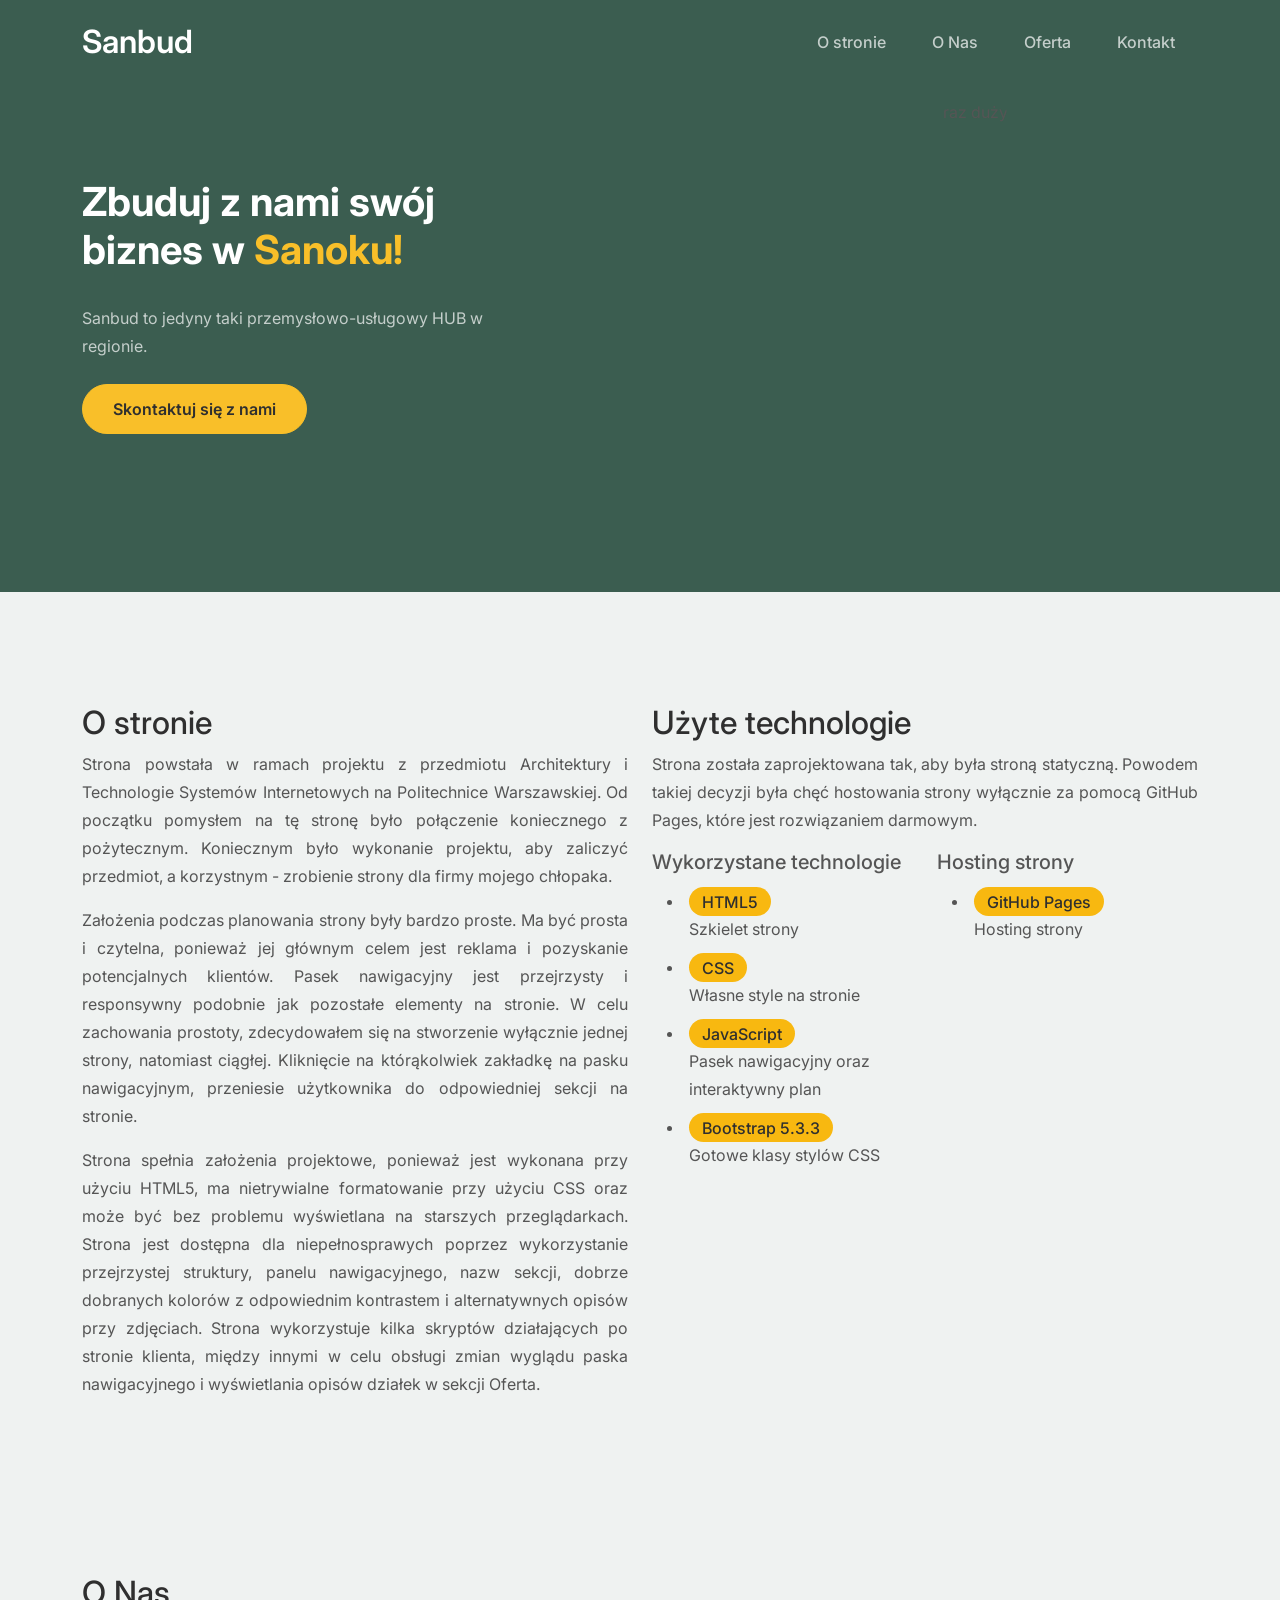
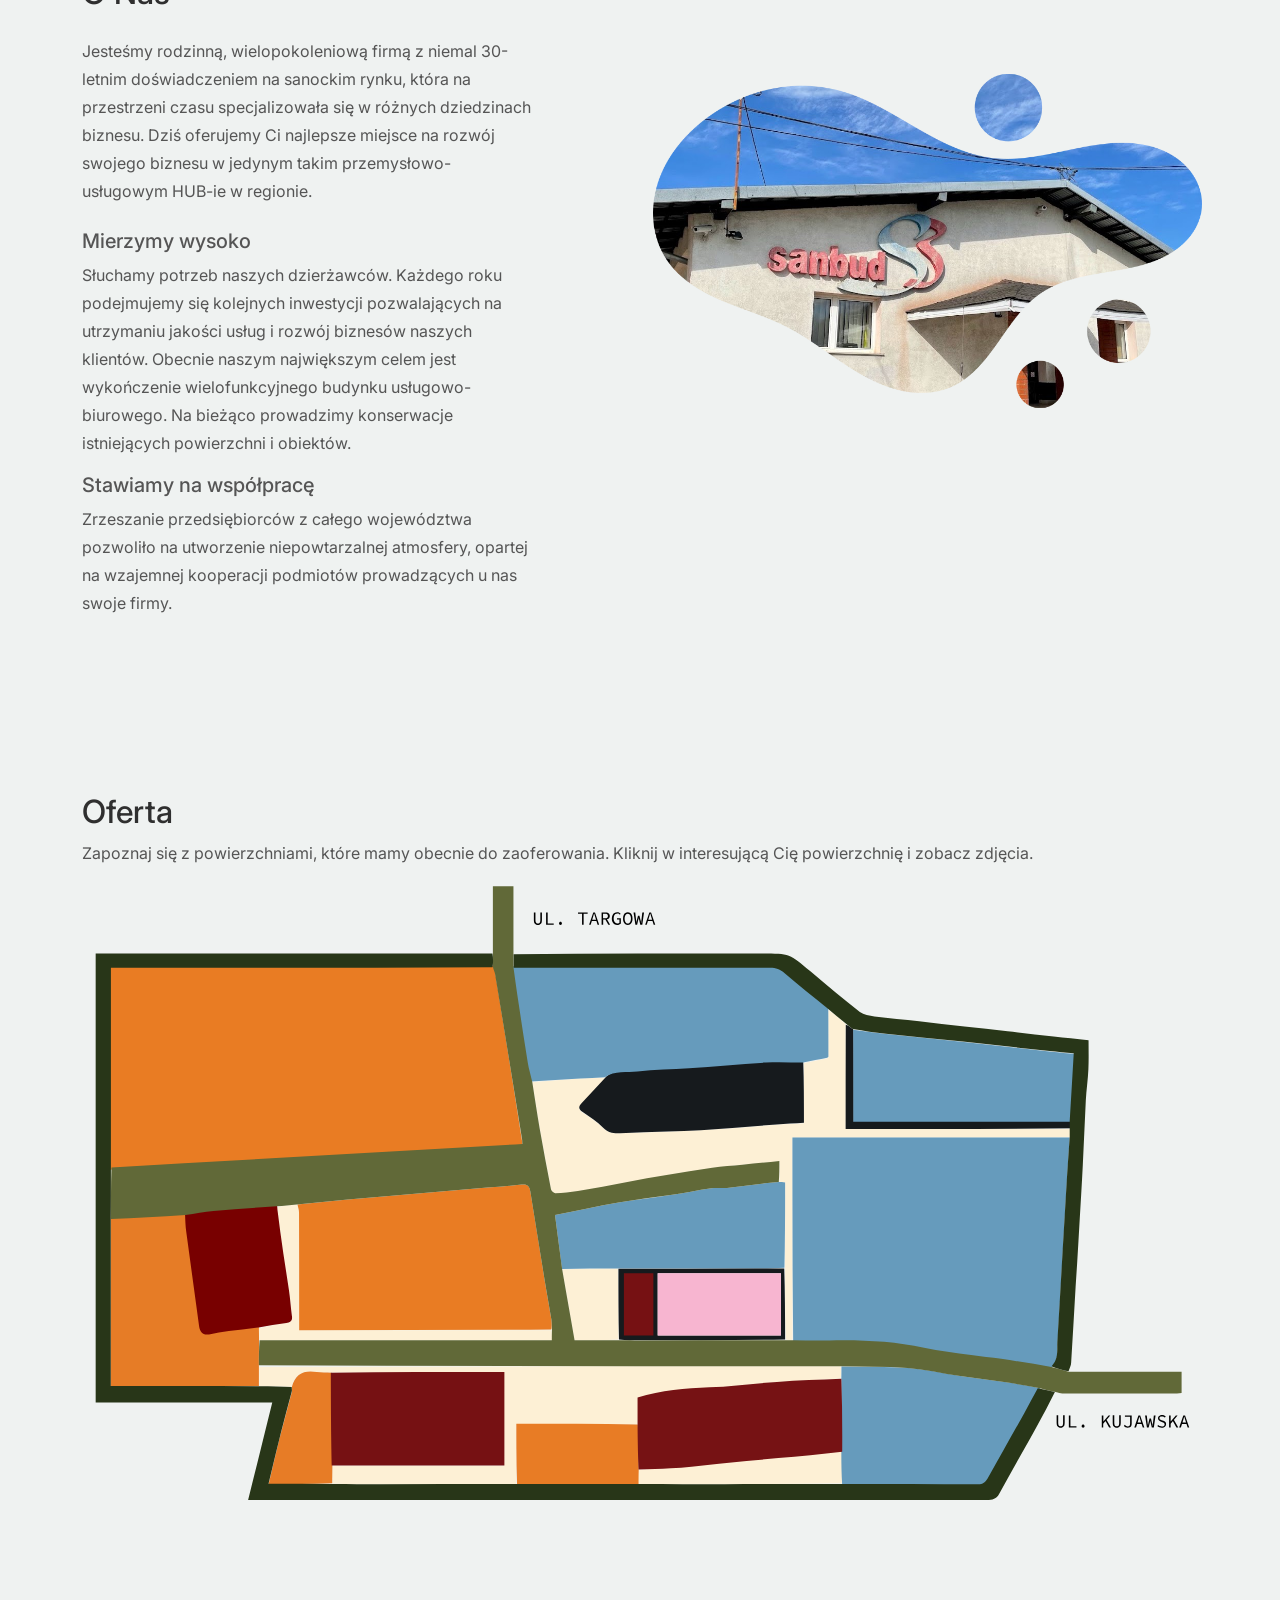
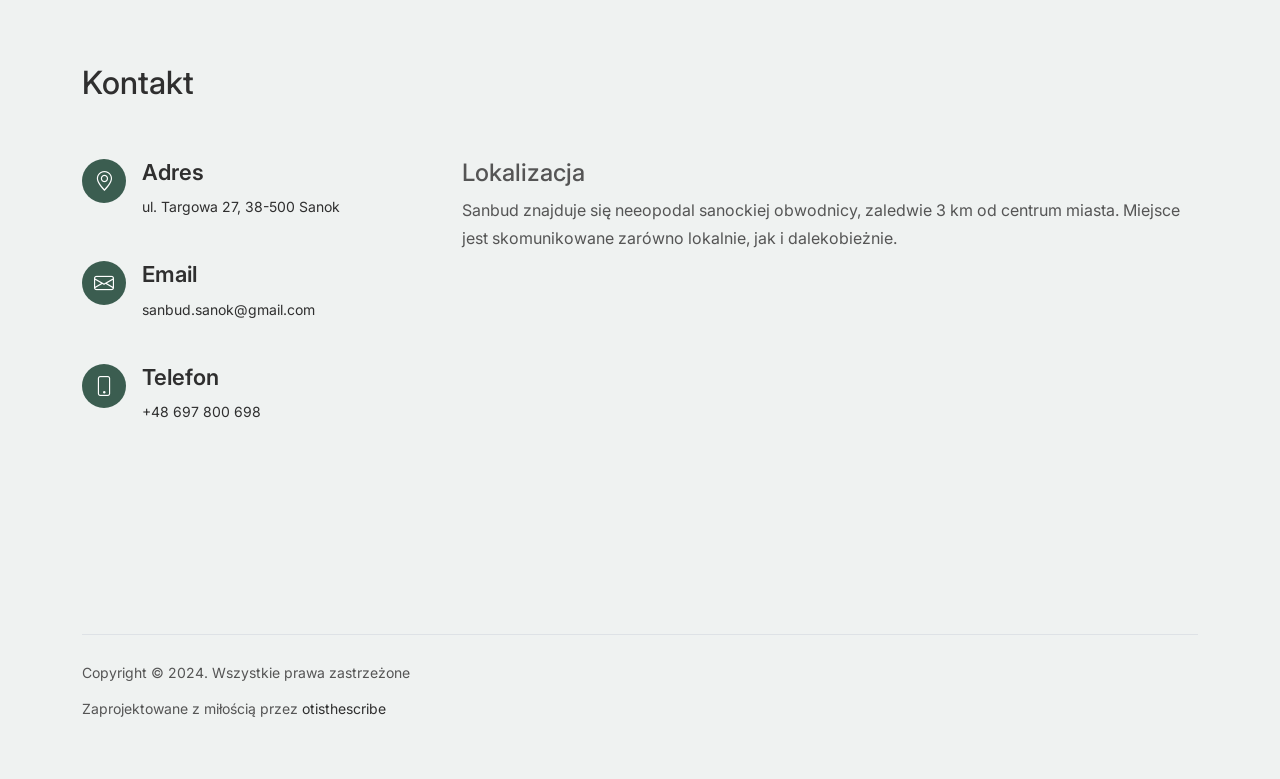
==== index.html @ 5121b926 "Fix minor bugs" ====
<!DOCTYPE html>
<html lang="pl">
<head>
    <meta charset="utf-8"/>
    <meta name="viewport" content="width=device-width, initial-scale=1, shrink-to-fit=no"/>
    <meta name="description" content="Strona firmy PHU Sanbud SP. J. z siedzibą w Sanoku"/>
    <meta name="author" content="Grzegorz Kmita"/>
    <title>Sanbud</title>
    <link rel="icon" href="icons/sanbud-logo.svg">
    <!-- Bootstrap CSS -->
    <link href="https://cdn.jsdelivr.net/npm/bootstrap@5.3.3/dist/css/bootstrap.min.css" rel="stylesheet" integrity="sha384-QWTKZyjpPEjISv5WaRU9OFeRpok6YctnYmDr5pNlyT2bRjXh0JMhjY6hW+ALEwIH" crossorigin="anonymous">
    <!-- Bootstrap ICONS-->
    <link rel="stylesheet" href="https://cdn.jsdelivr.net/npm/bootstrap-icons@1.11.0/font/bootstrap-icons.css">
    <!-- Custom CSS -->
    <link rel="stylesheet" href="css/styles.css">
</head>
<body id="page-top">
	<!-- NAVIGATION BAR -->
	<nav class="custom-navbar navbar navbar-expand-md navbar-dark bg-dark fixed-top" id="SanbudNav"> <!--add fixed-top class if you want it to stick-->
        <div class="container" id="SanbudNavBrand">
            <a class="navbar-brand" href="#">Sanbud</a>
            <button class="navbar-toggler collapsed" type="button" data-bs-toggle="collapse" data-bs-target="#sanbudNav" aria-controls="sanbudNav" aria-expanded="false" aria-label="Toggle navigation"><span class="navbar-toggler-icon"></span></button>
            <div class="collapse navbar-collapse" id="sanbudNav">
                <ul class="custom-navbar-nav navbar-nav ms-auto mb-2 mb-md-0"> 
                    <li class="nav-item">
                        <a class="nav-link" href="#okno">O stronie</a>
                    </li>
                    <li class="nav-item">
                        <a class="nav-link" href="#onas">O Nas</a>
                    </li>
                    <li class="nav-item">
                        <a class="nav-link" href="#oferta">Oferta</a>
                    </li>
                    <li class="nav-item">
                        <a class="nav-link" href="#kontakt">Kontakt</a>
                    </li>
                </ul>
            </div>
        </div>
    </nav>

    <!-- INTRO -->
    <div class="intro ">
        <div class="container">
            <div class="justify-content-between row">
                <div class="col-lg-6">
                    <div class="intro-excerpt">
                        <h1>
                            Zbuduj z nami swój biznes w <span class="yellow-highlight">Sanoku!</span>
                        </h1>
                        <p class="mb-4">Sanbud to jedyny taki przemysłowo-usługowy HUB w regionie.</p>
                        <p><a href="#kontakt" class="btn btn-secondary me-2">Skontaktuj się z nami</a></p>
                    </div>
                </div>
                <div class="col-lg-6">
                    <div class="intro-img-wrap">
                        <img alt="Zdjęcie przedstawiające stary dom oraz duży wiatrak na tle lasu. Zdjęcie zrobione na terenie skansenu w Sanoku." src="img/sanok_skansen.jpg" class="img-fluid"/>
                    </div>
                </div>
            </div>
        </div>
    </div>

    <section class="sanbud-section" id="okno">
        <div class="mx-2 mx-md-0">
            <div class="container">
                <div class="row mb-5">
                    <div class="col-md-6 pr-md-4" style="text-align: justify">
                        <h2 class="section-title">O stronie</h2>
                        <p >
                            Strona powstała w ramach projektu z przedmiotu Architektury i Technologie Systemów Internetowych na Politechnice Warszawskiej. Od początku pomysłem na tę stronę było połączenie koniecznego z pożytecznym. Koniecznym było wykonanie projektu, aby zaliczyć przedmiot, a korzystnym - zrobienie strony dla firmy mojego chłopaka.
                        </p>
                        <p class="text-justify">
                            Założenia podczas planowania strony były bardzo proste. Ma być prosta i czytelna, ponieważ jej głównym celem jest reklama i pozyskanie potencjalnych klientów. Pasek nawigacyjny jest przejrzysty i responsywny podobnie jak pozostałe elementy na stronie. W celu zachowania prostoty, zdecydowałem się na stworzenie wyłącznie jednej strony, natomiast ciągłej. Kliknięcie na którąkolwiek zakładkę na pasku nawigacyjnym, przeniesie użytkownika do odpowiedniej sekcji na stronie.
                        </p>
                        <p class="text-justify">
                            Strona spełnia założenia projektowe, ponieważ jest wykonana przy użyciu HTML5, ma nietrywialne formatowanie przy użyciu CSS oraz może być bez problemu wyświetlana na starszych przeglądarkach. Strona jest dostępna dla niepełnosprawych poprzez wykorzystanie przejrzystej struktury, panelu nawigacyjnego, nazw sekcji, dobrze dobranych kolorów z odpowiednim kontrastem i alternatywnych opisów przy zdjęciach. Strona wykorzystuje kilka skryptów działających po stronie klienta, między innymi w celu obsługi zmian wyglądu paska nawigacyjnego i wyświetlania opisów działek w sekcji Oferta.
                        </p>
                    </div>
                    <div class="col-md-6 pl-md-4">
                        <h2 class="section-title">Użyte technologie</h2>
                        <p style="text-align: justify">Strona została zaprojektowana tak, aby była stroną statyczną. Powodem takiej decyzji była chęć hostowania strony wyłącznie za pomocą GitHub Pages, które jest rozwiązaniem darmowym.</p>
                        <div class="row">
                            <div class="col-lg">
                                <h5>Wykorzystane technologie</h5>
                                <ul>
                                    <li class="stack"><span class="tech-stack">HTML5</span><br><span class="tech-stack-description">Szkielet strony</span></li>
                                    <li class="stack"><span class="tech-stack">CSS</span><br><span class="tech-stack-description">Własne style na stronie</span></li>
                                    <li class="stack"><span class="tech-stack">JavaScript</span><br><span class="tech-stack-description">Pasek nawigacyjny oraz interaktywny plan</span></li>
                                    <li class="stack"><span class="tech-stack">Bootstrap 5.3.3</span><br><span class="tech-stack-description">Gotowe klasy stylów CSS</span></li>
                                </ul>
                            </div>
                            <div class="col-lg">
                                <h5>Hosting strony</h5>
                                <ul>
                                    <li class="stack"><span class="tech-stack">GitHub Pages</span><br><span class="tech-stack-description">Hosting strony</span></li>
                                </ul>
                            </div>
                        </div>
                    </div>
                </div>
            </div>
        </div>
    </section>

    <!-- ABOUT SECTION -->
    <section class="sanbud-section mx-2 mx-md-0" id="onas">
        <div class="container">
            <div class="row mb-5">
                <div class="col-md-12 col-lg-5 mb-5 mb-lg-0">
                    <h2 class="mb-4 section-title">O Nas</h2>
                    <p class="mb-4">Jesteśmy rodzinną, wielopokoleniową firmą z niemal 30-letnim doświadczeniem na sanockim rynku, która na przestrzeni czasu specjalizowała się w różnych dziedzinach biznesu. Dziś oferujemy Ci najlepsze miejsce na rozwój swojego biznesu w jedynym takim przemysłowo-usługowym HUB-ie w regionie.</p>
                    <h5>Mierzymy wysoko</h5>
                    <p>
                        Słuchamy potrzeb naszych dzierżawców. Każdego roku podejmujemy się kolejnych inwestycji pozwalających na utrzymaniu jakości usług i rozwój biznesów naszych klientów. Obecnie naszym największym celem jest wykończenie wielofunkcyjnego budynku usługowo-biurowego. Na bieżąco prowadzimy konserwacje istniejących powierzchni i obiektów.
                    </p>
                    <h5>Stawiamy na współpracę</h5>
                    <p>
                        Zrzeszanie przedsiębiorców z całego województwa pozwoliło na utworzenie niepowtarzalnej atmosfery, opartej na wzajemnej kooperacji podmiotów prowadzących u nas swoje firmy.
                    </p>
                </div>
                <div class="col-md-12 col-lg-7">
                    <img alt="Zdjęcie przedstawiające wejście do głównego budynku na terenie Sanbudu, z dużym logiem firmy na elewacji." src="img/sanbud-entrance.jpeg" class="about-img-fluid" />
                </div>
            </div>
        </div>
    </section>

     <!-- LANDS SECTION -->
     <section class="sanbud-section mx-2 mx-md-0" id="oferta">
        <div class="container ">
            <div class="row mb-5">
                <h2 class="section-title">Oferta</h2>
                <p>Zapoznaj się z powierzchniami, które mamy obecnie do zaoferowania. Kliknij w interesującą Cię powierzchnię i zobacz zdjęcia.</p>
                <div>
                    <div id="tooltip">
                        <h5 id="tooltip-title"></h5>
                        <p id="tooltip-description"></p>
                        <p id="tooltip-availability">
                            <span class="tooltip-cherry">Dostępność: </span>
                            <span id="tooltip-availability-span"></span>
                        </p>
                        <p id="tooltip-area">
                            <span class="tooltip-cherry">Powierzchnia: </span>
                            <span id="tooltip-area-span"></span>
                            <span>m<sup>2</sup></span>
                        </p>
                    </div>
                        <svg version="1.1" id="Sanbud" xmlns="http://www.w3.org/2000/svg" xmlns:xlink="http://www.w3.org/1999/xlink" x="0px" y="0px"
                            viewBox="0 0 776 432" style="enable-background:new 0 0 776 432;" xml:space="preserve" width="100%">
                            <style type="text/css">
                                .st0{fill:none;}
                                .st1{fill:#EFF2F1;}
                                .st2{fill:#FDF0D5;}
                                .st3{fill:#161A1D;}
                                .st4{fill:#669BBC;}
                                .st5{fill:#161A1C;}
                                .st6{fill:#E87C25;}
                                .st7{fill:#E77C26;}
                                .st8{fill:#E97C23;}
                                .st9{fill:#E67C26;}
                                .st10{fill:#761113;}
                                .st11{fill:#761214;}
                                .st12{fill:#780000;}
                                .st13{fill:#F7B5D0;}
                                .st14{fill:#616938;}
                                .st15{fill:#283618;}
                            </style>
                            <g id="Base">
                                <rect x="352" y="16" class="st0" width="48" height="13"/>
                            </g>
                            <g id="Backgrounds">
                                <g id="External_background">
                                    <path class="st1" d="M511,432H0V0h776v432H511 M284.9,49H9.5v312.2h122.9c-5.7,22.8-11.2,44.9-16.8,67.8h6.9c24.3,0,48.7,0,73,0
                                        c144.6,0,289.3,0,433.9,0.1c4,0,6.7-0.7,8.7-4.5c8.4-15.6,17.2-31,25.9-46.5c4.4-7.9,8.7-15.9,13.9-23.7c1.3,0.2,2.5,0.6,3.8,0.6
                                        c26.6,0,53.2,0,79.8,0c1.1,0,2.2-0.2,3.2-0.3v-14.8c-26.5,0-52.5,0-78.5-0.8c0.6-1.9,1.7-3.7,1.8-5.6c1.1-17.5,2.1-35,3.1-52.6
                                        c0.6-10.7,1.3-21.5,2-32.2c1-17.5,2.1-35,3-52.6c0.8-15.1,1.3-30.1,2.1-45.2c0.4-7.3,1.5-14.5,1.8-21.7c0.3-6.6,0.1-13.2,0.1-20
                                        c-8.6-0.9-16.5-1.7-24.3-2.5c-10.7-1.2-21.3-2.5-32-3.7c-10-1.1-20-2.2-30-3.3c-10.5-1.2-21-2.5-31.5-3.7
                                        c-10.3-1.1-20.7-2-31.1-3.3c-3.5-0.4-7.5-1-10.1-3.1c-11.6-9.1-22.9-18.5-34.2-28.1C492,49.1,492.1,49,472.5,49
                                        C415,49,357.6,49,300,48.1V2.3h-14.2C285.8,18.1,285.8,33.6,284.9,49L284.9,49z"/>
                                </g>
                                <g id="Internal_backgroud">
                                    <path class="st2" d="M313.2,138.6c11.4-1.1,22.8-1.9,34.2-2.6c5.5-0.3,11.1-0.6,16.9-0.6c-5.4,6.3-11.1,12.3-16.8,18.2
                                        c-2.1,2.1-2.7,3.8,0.4,5.9c5,3.3,10.3,6.6,14.5,10.8c3.6,3.6,7.4,3.8,11.7,3.7c10.9-0.4,21.8-0.8,32.8-1.1
                                        c7.8-0.3,15.6-0.4,23.3-0.9c17.6-1.2,35.2-2.6,52.7-3.9c6.2-0.5,12.4-0.7,19.1-1.1v-41.7c5.4-1.1,10.8-2.2,16.1-3.3
                                        c0.3-0.1,0.5-0.4,0.9-0.8c0-10.6,0-21.4,0.1-32.7c4,2.7,7.9,5.8,11.9,9.7c0.1,24.7,0.1,48.6,0.1,72.8h155.8c0,1.7,0.1,3.4,0.1,5.6
                                        c-64.2,0.4-128.3,0.4-193,0.4c0,46.8,0,93.4,0,140.4c-1.4,0.5-2.8,0.6-4.6,0.1c-0.5-16.8-0.5-33.1-0.5-49.9
                                        c0.1-20.1,0.1-39.8,0.1-59.3c-1.7-0.2-2.8-0.3-4-0.4v-14.5c-8.9,0.9-17.3,1.7-25.7,2.6c-7,0.7-14,1.2-21,2.1
                                        c-10.6,1.5-21.2,3.4-31.7,5.1c-9.1,1.5-18.2,3.2-27.3,4.8c-11.5,2.1-22.9,4.4-34.4,6.3c-5.2,0.9-10.4,1.3-15.7,1.5
                                        c-1,0-2.8-1.6-3-2.7c-2.8-14.1-5.4-28.3-7.9-42.5C316.4,160.2,314.9,149.6,313.2,138.6L313.2,138.6z"/>
                                    <path class="st2" d="M123.5,349.9c-0.5-4.4-0.4-8.7-0.4-13.4c134.7-0.5,269.3-0.4,404.4-0.4c0.5,2.7,0.5,5.4-0.1,8.5
                                        c-15.2,1.1-29.9,1.5-44.5,2.5c-15.5,1-31,3.2-46.5,3.8c-16.7,0.6-33.1,1.9-49.6,7.1c0,5.8,0,11.9-0.5,18.1c-28.3,0-56.2,0-84.4,0
                                        v41.8c-31.4,0.1-62.8,0.1-94.2,0.2c-11,0-21.9,0-33.4-0.5c-0.4-4.5-0.4-8.5,0.1-12.4c40,0,79.6,0,119.1,0v-64.8
                                        c-40.1,0-79.9,0-120.1-0.1c-3.8-0.1-7.2,0.3-10.4-0.2c-8.7-1.4-14.9,1-17.3,10.1C138.5,350,131.2,350,123.5,349.9L123.5,349.9z"/>
                                    <path class="st2" d="M123,309.6c6.4-1.5,12.8-2.6,19.1-3.6c2.6-0.4,4.2-1.3,3.9-4.4c-0.8-6-1.2-12-2.1-17.9
                                        c-1.2-8.3-2.7-16.6-3.9-25c-1.4-10-2.7-19.9-4-29.9c-0.1-1,0-2-0.1-3.4c4.3-0.9,8.6-1.3,13.4-1.8c0.8,1.8,1.5,3.7,1.6,5.5
                                        c0.1,25.3,0.1,50.6,0.1,75.9v6c58.5,0,116.7,0,175.4,0c0.5,2.1,0.5,4.3,0.5,7H123.6C123.1,315.3,123.1,312.7,123,309.6L123,309.6z
                                        "/>
                                    <path class="st2" d="M372.5,268.1c0.5,16.3,0.5,32.6,0.5,49.3c-9.8,0.5-19.5,0.5-30.5,0.5c-2.8-16.1-5.7-32.4-8.6-49.1
                                        C346.6,268.2,359.3,268.1,372.5,268.1L372.5,268.1z"/>
                                    <path class="st2" d="M386.7,417.9c-0.5-3.2-0.5-6.2,0.1-9.8c7.8-0.8,15.1-1.1,22.4-1.5c4.8-0.3,9.6-0.6,14.4-1.1
                                        c12.8-1.3,25.6-2.7,38.3-4.1c7.4-0.8,14.8-1.4,22.2-2.1c14.8-1.4,29.6-2.7,44.4-4.1c0.1,7.2,0.1,14.5,0.2,22.2
                                        c-27.2,0.5-54.4,0.6-81.5,0.6C427.1,418,407.2,418,386.7,417.9L386.7,417.9z"/>
                                </g>
                            </g>
                            <g id="Hoverable">
                                <g id="Unfinished">
                                    <path id="LOT-3" class="st3" d="M501.5,123.9c0.5,14.2,0.5,28.3,0.5,42.8
                                        c-6.6,0.4-12.8,0.7-19.1,1.2c-17.6,1.3-35.1,2.8-52.7,4c-7.8,0.5-15.6,0.7-23.3,0.9c-10.9,0.4-21.9,0.8-32.8,1.2
                                        c-4.3,0.2-8.1-0.1-11.7-3.8c-4.2-4.3-9.5-7.7-14.5-11.1c-3.1-2.1-2.5-3.9-0.4-6.1c5.7-6.1,11.4-12.2,17.3-18.6
                                        c6.9-5.2,14.9-3.4,22.2-4.3c11.8-1.5,23.8-1.5,35.7-2.3c17.6-1.2,35.2-2.9,52.9-3.9C484.1,123.5,492.6,123.9,501.5,123.9
                                        L501.5,123.9z"/>
                                </g>
                                <g id="Available_lots">
                                    <path id="LOT-16" class="st4" d="M666.3,351.3c-2.9,6.2-6,12.1-9.3,18c-8.6,15.3-17.2,30.6-25.7,46c-1.5,2.8-3.2,4.1-6.6,4.1
                                        c-31.9-0.2-63.7-0.1-96.1-0.7c-0.5-7.6-0.6-14.7-0.6-22.2c0-17.4,0-34.4,0-51.8c0.1-3.1,0.1-5.8,0.1-8.5
                                        c15.6,0.3,31.2-0.1,46.8,1.1c12.4,0.9,24.7,3.8,37.1,5.7c10.3,1.5,20.6,2.7,30.9,4.2C650.5,348.3,658.2,349.7,666.3,351.3
                                        L666.3,351.3z"/>
                                    <path id="LOT-11" class="st4" d="M686.8,177c-0.7,11-1.5,22-2.1,33c-0.9,15.4-1.8,30.8-2.7,46.2c-1.2,21.4-2.4,42.8-3.7,64.2
                                        c-0.4,5.7,1,11.8-4.2,16.7c-11.7-1.5-23.2-3.4-34.8-5.1c-6.9-1-13.9-1.7-20.9-2.7c-10.9-1.6-21.9-2.9-32.8-5.1
                                        c-21.7-4.5-43.6-5.5-65.7-5c-8.3,0.2-16.6,0-25.4-0.5C494,271.2,494,224.2,494,177H686.8L686.8,177z"/>
                                    <path id="LOT-8" class="st4" d="M484.5,207.9c1.6,0,2.7,0.1,4.4,0.3c0,19.6,0,39.2-0.5,59.3c-7.2,0.5-13.9,0.5-20.5,0.5
                                        c-31.6,0-63.3,0.1-95.4,0.1c-13.2,0-26,0.1-38.7,0.3c-1.6-12.5-3.3-25.1-4.9-37.5c15.7-3.1,29.9-6.2,44.2-8.7
                                        c12-2.1,24.1-3.3,36.1-5.2c9.5-1.4,18.9-3.3,28.4-4.7c3.6-0.5,7.3,0.1,10.9-0.3c9.4-1,18.8-2.3,28.2-3.4
                                        C479.2,208.3,481.6,208.2,484.5,207.9L484.5,207.9z"/>
                                    <g id="LOT-4-GROUP">
                                        <path id="LOT-4" class="st4" d="M536.2,102c7.7,1,15.4,2.2,23.1,3
                                            c18,1.9,36,3.6,54,5.5c20.3,2.2,40.6,4.5,60.9,6.8c5.5,0.6,10.9,1,16.9,1.5c-0.9,15.9-1.9,31.8-3.3,48.2
                                            c-50.8,0.5-101.1,0.5-151.6,0.5L536.2,102L536.2,102z"/>
                                        <path id="LOT-4-FENCE" class="st5" d="M536.2,101.7c0.1,21.4,0.1,42.5,0.1,64.3c51.4,0,102.6,0,154.2,0c0.5,1.4,0.6,2.8,0.5,4.6
                                            c-53.2,0.4-106.2,0.4-160,0.4c0-24.3,0-48.2,0.1-72.5C532.8,99.1,534.4,100.3,536.2,101.7L536.2,101.7z"/>
                                    </g>
                                    <path id="LOT-2" class="st4" d="M298.8,57.9c59.7-0.4,119.4-0.4,179-0.5c4.2,0,7.4,1,10.7,3.9c9.8,8.7,20.2,16.8,30.4,25.9
                                        C519,99,519,110,519,120.8c-0.5,0.4-0.7,0.7-0.9,0.8c-5.4,1.1-10.8,2.2-16.7,3.3c-9-0.1-17.6-0.5-26.1,0
                                        c-17.7,1.1-35.4,2.7-53.2,3.9c-12,0.8-24,0.8-35.9,2.3c-7.4,0.9-15.5-0.8-22.7,3.9c-6,0.3-11.6,0.6-17.2,0.9
                                        c-11.5,0.7-22.9,1.5-34.4,2.2c-1.1-4.4-2.4-8.7-3.1-13.1c-2.3-14.3-4.4-28.6-6.6-42.9C301.1,74.2,299.9,66.3,298.8,57.9
                                        L298.8,57.9z"/>
                                </g>
                                <g id="Rented_lots">
                                    <path id="LOT-14" class="st6" d="M302.5,417.9c-0.5-13.8-0.5-27.6-0.5-41.9c28.2,0,56.1,0,84.5,0.5c0.6,10.8,0.6,21.2,0.6,32
                                        c-0.1,3.4-0.1,6.4-0.1,9.4C359,417.9,331,417.9,302.5,417.9L302.5,417.9z"/>
                                    <path id="LOT-12" class="st7" d="M174.1,405c0,4-0.1,7.9-0.1,12.4c-14.6,0.5-29.2,0.5-44.2,0.5c2.9-12.2,5.6-24,8.6-35.6
                                        c2.4-9.5,5-18.9,7.5-28.4c0.2-0.9,0-2,0-3.4c2.4-9.5,8.6-11.9,17.3-10.5c3.2,0.5,6.6,0.1,10.4,0.6
                                        C174,362.4,174.1,383.7,174.1,405L174.1,405z"/>
                                    <path id="LOT-7" class="st8" d="M149.8,223.5c11.7-1.1,23.4-2.4,35.1-3.4c32.3-2.8,64.7-5.5,97-8.3c7.9-0.7,15.9-1.1,23.8-2.1
                                        c4-0.5,5.5,1.1,6,4.6c3.4,20.9,6.7,41.7,10.1,62.6c1.5,8.9,3.1,17.9,4.6,26.8c0.3,2.1,0.3,4.3,0,6.8C267.7,311,209.5,311,151,311
                                        v-6c0-25.3,0-50.6-0.1-75.9C150.9,227.3,150.2,225.4,149.8,223.5L149.8,223.5z"/>
                                    <path id="LOT-5" class="st9" d="M123,349.8H20c0-39.2,0-78.2,0.1-117.6c17.2-1.6,34.3-2.7,51.7-3.3c0.7,4.6,0.9,8.9,1.4,13
                                        c2.9,21.8,5.9,43.6,8.8,65.4c0.6,4.2,2.5,6.6,6.8,5.9c4.6-0.7,9.1-1.6,13.7-2.3c6.8-1,13.7-1.8,20.5-2.2c0,3.2,0.1,5.9,0.1,8.6
                                        c0,5.8-0.1,11.6-0.1,18.4C123,341.1,123,345.4,123,349.8L123,349.8z"/>
                                    <path id="LOT-1" class="st8" d="M19.7,199.4c-0.4-47.1-0.4-94.1-0.4-142c88.6,0,177.1,0,266,0c1,1.4,1.7,2.8,1.9,4.3
                                        c6.3,39,12.5,78.1,18.7,117.1c0.2,1,0.2,2,0.3,3.9C210.7,188.2,115.4,193.8,19.7,199.4L19.7,199.4z"/>
                                </g>
                                <g id="Buildings">
                                    <path id="LOT-9" class="st3" d="M373,268.2c31.6-0.1,63.3-0.1,94.9-0.2c6.7,0,13.3,0,20.4,0c0.5,16.3,0.6,32.6,0.6,49.4
                                        c-33.7,0.5-67.4,0.6-101.1,0.6c-4.6,0-9.3,0-14.4-0.5C373,300.7,373,284.4,373,268.2 M486,294.5v-23.2h-85.7v43.4H486V294.5z"/>
                                    <g id="Rented_buildings">
                                        <path id="LOT-15" class="st10" d="M173.6,405c-0.5-21.3-0.5-42.6-0.6-64.4c40.1-0.5,80.2-0.5,120.7-0.5V405
                                            C253.9,405,214,405,173.6,405L173.6,405z"/>
                                        <path id="LOT-13" class="st11" d="M528.6,395.5c-14.8,1.8-29.6,3.1-44.4,4.4c-7.4,0.7-14.8,1.3-22.1,2.1
                                            c-12.8,1.3-25.5,2.7-38.3,3.9c-4.8,0.5-9.6,0.8-14.4,1c-7.3,0.4-14.6,0.7-22.4,1c-0.5-10.4-0.6-20.7-0.7-31.6
                                            c0-6.6,0-12.7,0-18.5c16.6-5.1,33.2-6.4,50-7.1c15.7-0.6,31.2-2.7,46.9-3.8c14.8-1,29.5-1.4,44.8-2.1
                                            C528.6,361.7,528.7,378.4,528.6,395.5L528.6,395.5z"/>
                                        <path id="LOT-6" class="st12" d="M122.8,309c-6.9,0.9-13.8,1.7-20.7,2.6c-4.6,0.6-9.2,1.6-13.8,2.3c-4.4,0.7-6.3-1.7-6.9-5.9
                                            c-2.9-21.8-6-43.6-8.9-65.4c-0.6-4.2-0.7-8.4-0.9-13c6.6-1.4,12.9-2.7,19.4-3.2c14.6-1.3,29.3-2.2,44.4-2.8
                                            c0.5,1.6,0.4,2.6,0.5,3.6c1.3,10.2,2.6,20.3,4.1,30.5c1.2,8.5,2.7,17,3.9,25.5c0.9,6.1,1.3,12.2,2.1,18.3
                                            c0.4,3.1-1.3,4.1-3.9,4.5C135.7,306.9,129.3,308,122.8,309L122.8,309z"/>
                                        <path id="LOT-10-A" class="st10" d="M397.3,295v19.7h-20.5v-43.4h20.5V295L397.3,295z"/>
                                    </g>
                                    <g id="Available_buildings">
                                        <path id="LOT-10-B" class="st13" d="M486,295v19.7h-85.7v-43.4H486V295L486,295z"/>
                                    </g>
                                </g>
                                <g id="Roads">
                                    <path id="ROAD" class="st14" d="M686,339.8h78.6v14.8c-1,0.1-2.1,0.3-3.2,0.3c-26.6,0-53.2,0-79.8,0c-1.3,0-2.5-0.4-4.6-0.9
                                        c-4.6-1.1-8.4-1.9-12.6-3c-8-1.5-15.6-2.9-23.3-4c-10.1-1.5-20.3-2.7-30.5-4.2c-12.2-1.8-24.3-4.7-36.6-5.6
                                        c-15.3-1.2-30.8-0.8-46.6-1.2c-135.1-0.1-269.7-0.1-404.4-0.6c0-6.2,0-11.8,0.5-17.5h203.2c0-2.7,0-4.9,0.1-7.4
                                        c-0.1-2.6-0.1-4.7-0.4-6.8c-1.5-8.9-3.1-17.9-4.6-26.8c-3.4-20.9-6.8-41.7-10.1-62.6c-0.6-3.5-2-5.1-6-4.6
                                        c-7.9,1-15.8,1.4-23.8,2.1c-32.3,2.8-64.7,5.5-97,8.3c-11.7,1-23.4,2.3-35.6,3.4c-4.8,0.5-9.1,0.9-13.9,1.3c-15,1-29.5,1.9-44,3.2
                                        c-6.4,0.6-12.7,1.8-19.5,2.8c-17.6,1.1-34.7,2.2-51.8,2.8c0-12.2,0-24,0.4-35.8c95.4-5.4,190.5-10.9,285.7-16.3
                                        c-0.1-1.8-0.1-2.8-0.3-3.8c-6.2-38.1-12.4-76.3-18.7-114.4c-0.2-1.4-1-2.8-1.4-4.6c0-3.5,0-6.5-0.1-9.5V2.3H300
                                        c0,15.3,0,30.5,0,46.6c0,3.9,0.1,7,0.1,10.4c1.1,8.2,2.2,16,3.4,23.8c2.1,14,4.2,28,6.5,42c0.7,4.3,2.1,8.6,3.1,13.3
                                        c1.7,11,3.3,21.6,5.1,32.1c2.5,14.2,5.1,28.3,7.9,42.5c0.2,1.1,2,2.7,3,2.7c5.2-0.2,10.5-0.6,15.7-1.5c11.5-1.9,22.9-4.2,34.4-6.3
                                        c9.1-1.7,18.2-3.3,27.3-4.8c10.6-1.8,21.1-3.6,31.7-5.1c7-1,14-1.4,21-2.1c8.4-0.8,16.9-1.7,25.7-2.6c0,5.6,0,10-0.4,14.6
                                        c-2.9,0.3-5.4,0.4-7.8,0.7c-9.4,1.1-18.8,2.4-28.2,3.4c-3.6,0.4-7.4-0.2-10.9,0.3c-9.5,1.4-18.9,3.3-28.4,4.7
                                        c-12,1.8-24.1,3.1-36.1,5.2c-14.3,2.5-28.6,5.6-44.2,8.7c1.6,12.4,3.3,25,5,37.9c2.9,16.7,5.8,33,8.6,49.1c11,0,20.7,0,31,0.1
                                        c5.1,0.1,9.8,0.1,14.4,0.1c33.7,0,67.4-0.1,101.5-0.1c1.8,0,3.2,0,5,0c8.8,0.1,17.1,0.3,25.4,0.1c22.1-0.5,44,0.5,65.7,5
                                        c10.8,2.2,21.8,3.5,32.8,5.1c6.9,1,13.9,1.6,20.9,2.7c11.6,1.7,23.1,3.6,34.9,5.7C678.2,337.7,682.1,338.8,686,339.8L686,339.8z"
                                        />
                                </g>
                            </g>
                            <g id="Street_names">
                                <g id="KUJAWSKA">
                                    <g>
                                        <path d="M680.6,378.8c-0.4,0-0.8-0.1-1.2-0.2s-0.7-0.3-0.9-0.6c-0.3-0.3-0.5-0.6-0.6-1s-0.2-1-0.2-1.6v-5.3h1.1v5.3
                                            c0,0.6,0.1,1.1,0.2,1.4c0.2,0.4,0.4,0.6,0.6,0.8c0.3,0.2,0.6,0.2,0.9,0.2c0.3,0,0.7-0.1,0.9-0.2c0.3-0.2,0.5-0.4,0.6-0.8
                                            c0.2-0.4,0.2-0.8,0.2-1.4v-5.3h1.1v5.3c0,0.6-0.1,1.1-0.2,1.6c-0.1,0.4-0.3,0.8-0.6,1c-0.3,0.3-0.6,0.5-0.9,0.6
                                            C681.4,378.8,681,378.8,680.6,378.8z"/>
                                        <path d="M686.2,378.7v-8.5h1.1v7.6h4.2v0.9H686.2z"/>
                                        <path d="M696.1,378.8c-0.3,0-0.5-0.1-0.7-0.3c-0.2-0.2-0.3-0.5-0.3-0.8s0.1-0.6,0.3-0.8c0.2-0.2,0.5-0.3,0.7-0.3
                                            c0.3,0,0.5,0.1,0.7,0.3c0.2,0.2,0.3,0.5,0.3,0.8s-0.1,0.6-0.3,0.8C696.7,378.7,696.4,378.8,696.1,378.8z"/>
                                        <path d="M709.1,378.7v-8.5h1.1v4.3l0,0l3.6-4.3h1.2l-4.9,5.8v2.7H709.1z M714.2,378.7l-2.6-4.8l0.7-0.9l3.2,5.6L714.2,378.7
                                            L714.2,378.7L714.2,378.7z"/>
                                        <path d="M719.6,378.8c-0.4,0-0.8-0.1-1.2-0.2s-0.7-0.3-0.9-0.6c-0.3-0.3-0.5-0.6-0.6-1s-0.2-1-0.2-1.6v-5.3h1.1v5.3
                                            c0,0.6,0.1,1.1,0.2,1.4c0.2,0.4,0.4,0.6,0.6,0.8c0.3,0.2,0.6,0.2,0.9,0.2c0.3,0,0.7-0.1,0.9-0.2c0.3-0.2,0.5-0.4,0.6-0.8
                                            c0.2-0.4,0.2-0.8,0.2-1.4v-5.3h1.1v5.3c0,0.6-0.1,1.1-0.2,1.6c-0.1,0.4-0.3,0.8-0.6,1c-0.3,0.3-0.6,0.5-0.9,0.6
                                            C720.4,378.8,720,378.8,719.6,378.8z"/>
                                        <path d="M727,378.8c-0.5,0-0.9-0.1-1.4-0.3c-0.5-0.2-0.8-0.6-1.1-1.1l0.7-0.7c0.2,0.4,0.5,0.7,0.9,0.9c0.3,0.2,0.7,0.3,1,0.3
                                            c0.6,0,1.1-0.2,1.3-0.5c0.3-0.3,0.4-0.8,0.4-1.5v-4.8h-3.6v-0.9h4.7v5.8c0,0.5-0.1,1-0.3,1.5c-0.2,0.4-0.5,0.8-0.9,1
                                            C728.3,378.7,727.7,378.8,727,378.8z"/>
                                        <path d="M731.7,378.7l2.9-8.5h1.2l2.9,8.5h-1.1l-1.5-4.8c-0.1-0.5-0.3-1-0.4-1.4c-0.1-0.5-0.3-1-0.4-1.4h-0.1
                                            c-0.1,0.5-0.3,1-0.4,1.4s-0.3,0.9-0.4,1.4l-1.5,4.8H731.7z M733.2,376.1v-0.9h3.9v0.9H733.2z"/>
                                        <path d="M740.5,378.7l-1.3-8.5h1.2l0.6,5.4c0,0.2,0,0.4,0.1,0.6c0,0.2,0,0.4,0.1,0.6c0,0.2,0,0.4,0,0.7l0,0
                                            c0.1-0.3,0.1-0.5,0.1-0.7s0.1-0.4,0.1-0.6s0.1-0.4,0.1-0.6l0.8-3.2h1l0.8,3.2c0.1,0.2,0.1,0.4,0.2,0.6c0,0.2,0.1,0.4,0.1,0.6
                                            s0.1,0.4,0.1,0.7h0.1c0-0.3,0-0.5,0-0.7s0-0.4,0-0.6s0-0.4,0.1-0.6l0.6-5.4h1.2l-1.2,8.5h-1.4l-0.8-3.4c-0.1-0.3-0.1-0.5-0.2-0.8
                                            c-0.1-0.3-0.1-0.5-0.1-0.8l0,0c0,0.3-0.1,0.5-0.1,0.8s-0.1,0.5-0.2,0.8l-0.8,3.4H740.5z"/>
                                        <path d="M750.8,378.8c-0.6,0-1.2-0.1-1.7-0.3s-1-0.5-1.4-0.9l0.7-0.8c0.3,0.3,0.7,0.6,1.1,0.8c0.4,0.2,0.9,0.3,1.4,0.3
                                            c0.6,0,1-0.1,1.4-0.4s0.5-0.6,0.5-1c0-0.3-0.1-0.5-0.2-0.7c-0.1-0.2-0.3-0.3-0.5-0.5c-0.2-0.1-0.5-0.2-0.8-0.4l-1.2-0.5
                                            c-0.3-0.1-0.6-0.3-0.9-0.5c-0.3-0.2-0.5-0.4-0.7-0.7c-0.2-0.3-0.3-0.6-0.3-1s0.1-0.8,0.4-1.2c0.2-0.3,0.6-0.6,1-0.8
                                            s0.9-0.3,1.4-0.3s1,0.1,1.5,0.3c0.5,0.2,0.8,0.4,1.1,0.8l-0.6,0.7c-0.3-0.3-0.6-0.4-0.9-0.6s-0.7-0.2-1.2-0.2s-0.9,0.1-1.2,0.3
                                            s-0.5,0.5-0.5,0.9c0,0.3,0.1,0.5,0.2,0.7c0.2,0.2,0.3,0.3,0.6,0.4c0.2,0.1,0.5,0.2,0.7,0.3l1.2,0.5c0.4,0.1,0.7,0.3,1,0.5
                                            s0.5,0.4,0.7,0.7c0.2,0.3,0.2,0.6,0.2,1.1s-0.1,0.9-0.4,1.2c-0.2,0.4-0.6,0.7-1,0.9C752,378.7,751.4,378.8,750.8,378.8z"/>
                                        <path d="M755.9,378.7v-8.5h1.1v4.3l0,0l3.6-4.3h1.2L757,376v2.7H755.9z M761,378.7l-2.6-4.8l0.7-0.9l3.2,5.6L761,378.7L761,378.7
                                            z"/>
                                        <path d="M762.9,378.7l2.9-8.5h1.2l2.9,8.5h-1.1l-1.5-4.8c-0.1-0.5-0.3-1-0.4-1.4c-0.1-0.5-0.3-1-0.4-1.4h-0.1
                                            c-0.1,0.5-0.3,1-0.4,1.4s-0.3,0.9-0.4,1.4l-1.5,4.8H762.9z M764.4,376.1v-0.9h3.9v0.9H764.4z"/>
                                    </g>
                                </g>
                                <g id="TARGOWA">
                                    <g>
                                        <path d="M317.1,29.2c-0.4,0-0.8-0.1-1.2-0.2c-0.4-0.1-0.7-0.3-0.9-0.6c-0.3-0.3-0.5-0.6-0.6-1s-0.2-1-0.2-1.6v-5.3h1.1v5.3
                                            c0,0.6,0.1,1.1,0.2,1.4c0.2,0.4,0.4,0.6,0.6,0.8c0.3,0.2,0.6,0.2,0.9,0.2s0.7-0.1,0.9-0.2c0.3-0.2,0.5-0.4,0.6-0.8
                                            c0.2-0.4,0.2-0.8,0.2-1.4v-5.3h1.1v5.3c0,0.6-0.1,1.1-0.2,1.6c-0.1,0.4-0.3,0.8-0.6,1c-0.3,0.3-0.6,0.5-0.9,0.6
                                            C317.9,29.1,317.5,29.2,317.1,29.2z"/>
                                        <path d="M322.7,29v-8.5h1.1v7.6h4.2V29H322.7z"/>
                                        <path d="M332.7,29.2c-0.3,0-0.5-0.1-0.7-0.3s-0.3-0.5-0.3-0.8s0.1-0.6,0.3-0.8s0.5-0.3,0.7-0.3c0.3,0,0.5,0.1,0.7,0.3
                                            s0.3,0.5,0.3,0.8s-0.1,0.6-0.3,0.8S333,29.2,332.7,29.2z"/>
                                        <path d="M347.7,29v-7.6h-2.8v-0.9h6.7v0.9h-2.8V29H347.7z"/>
                                        <path d="M352.6,29l2.9-8.5h1.2l2.9,8.5h-1.1l-1.5-4.8c-0.1-0.5-0.3-1-0.4-1.4c-0.1-0.5-0.3-1-0.4-1.4H356c-0.1,0.5-0.3,1-0.4,1.4
                                            c-0.1,0.5-0.3,0.9-0.4,1.4l-1.5,4.8H352.6z M354.1,26.4v-0.9h3.9v0.9H354.1z"/>
                                        <path d="M361.3,29v-8.5h2.7c0.6,0,1.1,0.1,1.5,0.2c0.4,0.2,0.8,0.4,1.1,0.8s0.4,0.8,0.4,1.4s-0.1,1-0.4,1.4s-0.6,0.7-1.1,0.8
                                            c-0.4,0.2-1,0.3-1.5,0.3h-1.6V29H361.3z M362.3,24.5h1.4c0.7,0,1.2-0.1,1.5-0.4c0.4-0.3,0.5-0.7,0.5-1.2c0-0.6-0.2-0.9-0.5-1.2
                                            c-0.4-0.2-0.9-0.3-1.5-0.3h-1.4V24.5z M363.7,25.1l0.9-0.6l2.6,4.5H366L363.7,25.1z"/>
                                        <path d="M372.1,29.2c-0.7,0-1.3-0.2-1.9-0.5s-1-0.9-1.3-1.5s-0.5-1.5-0.5-2.4s0.2-1.7,0.5-2.4c0.3-0.7,0.8-1.2,1.3-1.5
                                            c0.6-0.4,1.2-0.5,2-0.5c0.6,0,1,0.1,1.4,0.3c0.4,0.2,0.7,0.5,0.9,0.7L374,22c-0.2-0.2-0.4-0.4-0.7-0.6c-0.3-0.1-0.6-0.2-1-0.2
                                            c-0.5,0-1,0.1-1.4,0.4s-0.7,0.7-0.9,1.2c-0.2,0.5-0.3,1.1-0.3,1.8c0,0.7,0.1,1.3,0.3,1.9s0.5,0.9,0.9,1.2
                                            c0.4,0.3,0.9,0.4,1.4,0.4c0.3,0,0.6,0,0.8-0.1c0.3-0.1,0.5-0.2,0.6-0.4v-2.2H372v-0.9h2.7v3.6c-0.3,0.3-0.6,0.5-1.1,0.7
                                            C373.2,29.1,372.7,29.2,372.1,29.2z"/>
                                        <path d="M379.5,29.2c-0.6,0-1.2-0.2-1.7-0.5c-0.5-0.4-0.9-0.9-1.2-1.5c-0.3-0.7-0.4-1.5-0.4-2.4s0.1-1.7,0.4-2.4
                                            c0.3-0.7,0.7-1.2,1.2-1.5s1.1-0.5,1.7-0.5s1.2,0.2,1.7,0.5s0.9,0.8,1.2,1.5c0.3,0.7,0.4,1.4,0.4,2.4c0,0.9-0.1,1.7-0.4,2.4
                                            c-0.3,0.7-0.7,1.2-1.2,1.5S380.1,29.2,379.5,29.2z M379.5,28.2c0.4,0,0.8-0.1,1.1-0.4c0.3-0.3,0.6-0.7,0.8-1.2s0.3-1.2,0.3-1.9
                                            c0-0.7-0.1-1.3-0.3-1.8s-0.4-0.9-0.8-1.2c-0.3-0.3-0.7-0.4-1.1-0.4s-0.8,0.1-1.1,0.4c-0.3,0.3-0.6,0.7-0.8,1.2s-0.3,1.1-0.3,1.8
                                            c0,0.7,0.1,1.4,0.3,1.9s0.4,0.9,0.8,1.2C378.7,28.1,379,28.2,379.5,28.2z"/>
                                        <path d="M384.8,29l-1.3-8.5h1.2l0.6,5.4c0,0.2,0,0.4,0.1,0.6c0,0.2,0,0.4,0.1,0.6c0,0.2,0,0.4,0,0.7l0,0c0.1-0.3,0.1-0.5,0.1-0.7
                                            s0.1-0.4,0.1-0.6s0.1-0.4,0.1-0.6l0.8-3.2h1l0.8,3.2c0.1,0.2,0.1,0.4,0.2,0.6c0,0.2,0.1,0.4,0.1,0.6s0.1,0.4,0.1,0.7h0.1
                                            c0-0.3,0-0.5,0-0.7s0-0.4,0-0.6s0-0.4,0.1-0.6l0.6-5.4h1.2l-1.2,8.5h-1.4l-0.8-3.4c-0.1-0.3-0.1-0.5-0.2-0.8s-0.1-0.5-0.1-0.8
                                            l0,0c0,0.3-0.1,0.5-0.1,0.8s-0.1,0.5-0.2,0.8L386,29H384.8z"/>
                                        <path d="M391.6,29l2.9-8.5h1.2l2.9,8.5h-1.1l-1.5-4.8c-0.1-0.5-0.3-1-0.4-1.4c-0.1-0.5-0.3-1-0.4-1.4H395c-0.1,0.5-0.3,1-0.4,1.4
                                            c-0.1,0.5-0.3,0.9-0.4,1.4l-1.5,4.8H391.6z M393.1,26.4v-0.9h3.9v0.9H393.1z"/>
                                    </g>
                                </g>
                            </g>
                            <g id="Border">
                                <path id="BORDER-TR" class="st15" d="M20.1,197.7c0,11.8,0,23.6-0.1,36.3c0,39.2,0,77.4,0,115.8c34.7,0,68.9,0,103.4,0.1
                                    c7.8,0.1,15.1,0.1,22.4,0.5c0.1,1.4,0.3,2.5,0,3.4c-2.5,9.5-5.1,18.9-7.5,28.4c-2.9,11.7-5.7,23.4-8.6,35.6c15,0,29.6,0,44.6,0.1
                                    c11.4,0.1,22.4,0.1,33.4,0.1c31.4,0,62.8-0.1,94.6-0.1c28.5,0,56.5,0,85,0c20.2,0.1,40,0.1,59.8,0.1c26.9,0,53.8-0.1,81.2-0.1
                                    c31.9,0.1,63.4,0,94.8,0.2c3.4,0,5-1.3,6.6-4c8.4-15.1,17-30.2,25.4-45.3c3.2-5.8,6.3-11.7,9.5-17.5c3.8,0.8,7.7,1.7,11.9,2.7
                                    c-4,8.2-8.3,16.2-12.7,24.1c-8.6,15.5-17.4,30.9-25.9,46.5c-2.1,3.9-4.8,4.5-8.7,4.5C484.7,429,340.1,429,195.4,429
                                    c-24.3,0-48.7,0-73,0h-6.9c5.7-22.9,11.2-45,16.8-67.8H9.5V49c91.9,0,183.7,0,275.9,0c0.5,3,0.6,6.1,0.1,9.5
                                    C196.7,59,108.4,59,20.1,59V197.7z"/>
                                <path id="BORDER-BL" class="st15" d="M686,339.5c-3.9-0.7-7.8-1.7-11.8-3.5c5-5.1,3.7-11.3,4-16.9c1.3-21.2,2.5-42.5,3.7-63.7
                                    c0.9-15.3,1.8-30.5,2.7-45.8c0.7-10.9,1.4-21.8,2.2-33.1c0-2.1,0-3.9,0-6c0-1.8,0-3.2,0-5c1-16,1.9-31.5,2.8-47.1
                                    c-5.9-0.5-11.3-0.9-16.7-1.5c-20.1-2.2-40.3-4.5-60.4-6.6c-17.8-1.9-35.7-3.5-53.5-5.4c-7.7-0.8-15.3-2-23.1-3.3
                                    c-1.7-1.4-3.3-2.6-5-4c-4-3.4-8-6.6-12-10c-10.2-8.5-20.5-16.4-30.3-24.9c-3.3-2.9-6.4-3.9-10.6-3.8C418.8,59,359.5,59,300.2,59
                                    c0-3-0.1-6.1-0.1-9.5c57.5-0.5,115-0.5,172.4-0.5c19.6,0,19.5,0.1,34.2,12.6c11.2,9.5,22.5,19,34.2,28.1c2.6,2,6.7,2.6,10.1,3.1
                                    c10.3,1.3,20.7,2.1,31.1,3.3c10.5,1.2,21,2.5,31.5,3.7c10,1.1,20,2.2,30,3.3c10.7,1.2,21.3,2.5,32,3.7c7.9,0.9,15.8,1.7,24.3,2.5
                                    c0,6.8,0.2,13.4-0.1,20c-0.3,7.3-1.4,14.5-1.8,21.7c-0.8,15.1-1.3,30.1-2.1,45.2c-0.9,17.5-2,35-3,52.6c-0.6,10.7-1.3,21.5-2,32.2
                                    c-1,17.5-2,35-3.1,52.6C687.8,335.4,686.7,337.2,686,339.5L686,339.5z"/>
                            </g>
                        </svg>
                </div>
            </div>
        </div>
    </section>

    <!-- CONTACT SECTION -->
    <section class="sanbud-section mx-2 mx-md-0 contact-section" id="kontakt">
        <div class="container">
            <div class="row mb-5">
                <h2 class="section-title">Kontakt</h2>
            </div>
            <div class="row">
                <div class="col-md-4 contact">
                    <div class="address">
                        <i class="bi bi-geo-alt"></i>
                        <h4>Adres</h4>
                        <p>ul. Targowa 27, 38-500 Sanok</p>
                    </div>
                    <a href="mailto:sanbud.sanok@gmail.com">
                        <div class="email">
                            <i class="bi bi-envelope"></i>
                            <h4>Email</h4>
                            <p>sanbud.sanok@gmail.com</p>
                        </div>
                    </a>
                    <a href="tel:697800698">
                        <div class="phone">
                            <i class="bi bi-phone"></i>
                            <h4>Telefon</h4>
                            <p>+48 697 800 698</p>
                        </div>
                    </a>
                </div>
                <div class="col-md-8">
                    <h4>Lokalizacja</h4>
                    <p>Sanbud znajduje się neeopodal sanockiej obwodnicy, zaledwie 3 km od centrum miasta. Miejsce jest skomunikowane zarówno lokalnie, jak i dalekobieżnie.</p>
                    <iframe title="Mapa Google z zaznaczoną pinezką oznaczającą lokalizację firmy Sanbud, czyli ul. Targowa 27, 38-500 Sanok" class="google-map" src="https://www.google.com/maps/embed?pb=!1m18!1m12!1m3!1d111882.6251178877!2d22.06465482530817!3d49.593706609891406!2m3!1f0!2f0!3f0!3m2!1i1024!2i768!4f13.1!3m3!1m2!1s0x473c6d06ca829969%3A0x128ab6463460fcef!2sPHU%20%22SANBUD%22%20Sp.%20J.!5e0!3m2!1sen!2spl!4v1709675927410!5m2!1sen!2spl" allowfullscreen="" loading="lazy" referrerpolicy="no-referrer-when-downgrade"></iframe>
                </div>
            </div>
        </div>
    </section>

    <!-- FOOTER -->
    <footer class="footer-section">
        <div class="container relative">
            <div class="border-top copyright">
                <div class="row pt-4">
                    <div class="col-lg-6">
                        <p class="mb-2 text-center text-lg-start">Copyright © 2024. Wszystkie prawa zastrzeżone</p>
                        <p class="mb-2 text-center text-lg-start">Zaprojektowane z miłością przez <a href="https://github.com/otisthescribe">otisthescribe</a></p>
                    </div>
                </div>
            </div>
        </div>
    </footer>

    <script src="https://cdn.jsdelivr.net/npm/bootstrap@5.2.3/dist/js/bootstrap.bundle.min.js" integrity="sha384-kenU1KFdBIe4zVF0s0G1M5b4hcpxyD9F7jL+jjXkk+Q2h455rYXK/7HAuoJl+0I4" crossorigin="anonymous"></script>
    <script src="js/script.js"></script>
    <script src="js/tooltips.js"></script>
</body>
</html>
---- css/styles.css ----
/* IMPORT FONTS */

@import url('https://fonts.googleapis.com/css2?family=Inter:wght@100..900&display=swap');
@import url('https://fonts.googleapis.com/css2?family=Inter:wght@100..900&family=Lato:ital,wght@0,100;0,300;0,400;0,700;0,900;1,100;1,300;1,400;1,700;1,900&display=swap');
@import url('https://fonts.googleapis.com/css2?family=Source+Code+Pro:ital,wght@0,200..900;1,200..900&display=swap');

/* GLOBAL SETTINGS */

body {
    font-family: "Inter", sans-serif;
    font-weight: 400;
    line-height: 28px;
    color: #555555;
    font-size: 16px;
    background-color: #eff2f1;
    position: relative; 
}

a {
    text-decoration: none;
    -webkit-transition: .3s all ease;
    -o-transition: .3s all ease;
    transition: .3s all ease;
    color: #2f2f2f;
    text-decoration: underline;}
    a:hover {
      color: #2f2f2f;
      text-decoration: none; 
    }
    a.more {
      font-weight: 600; 
    }

.yellow-highlight {
    color: #f9bf29;
}
    
.green-highlight {
    color: #3b5d50;
}

/* LOCAL SETTINGS */

.navbar {
    transition: all 0.3s;
}

.custom-navbar {
    background: #3b5d50 !important;
    padding-top: 20px;
    padding-bottom: 20px; }
    .custom-navbar .navbar-brand {
        font-size: 32px;
        font-weight: 600; 
        color: #ffffff;}
    .custom-navbar .navbar-toggler {
        border-color: transparent; }
        .custom-navbar .navbar-toggler:active, .custom-navbar .navbar-toggler:focus {
        -webkit-box-shadow: none;
        box-shadow: none;
        outline: none; }
    @media (min-width: 992px) {
        .custom-navbar .custom-navbar-nav li {
            margin-left: 15px;
            margin-right: 15px; } }
    .custom-navbar .custom-navbar-nav li a {
        font-weight: 500;
        color: #ffffff !important;
        opacity: .7;
        -webkit-transition: .3s all ease;
        -o-transition: .3s all ease;
        transition: .3s all ease;
        position: relative; }
        @media (min-width: 768px) {
        .custom-navbar .custom-navbar-nav li a:before {
            content: "";
            position: absolute;
            bottom: 0;
            left: 8px;
            right: 8px;
            background: #f9bf29;
            height: 5px;
            opacity: 1;
            visibility: visible;
            width: 0;
            -webkit-transition: .15s all ease-out;
            -o-transition: .15s all ease-out;
            transition: .15s all ease-out; } }
        .custom-navbar .custom-navbar-nav li a:hover {
            opacity: 1; }
        .custom-navbar .custom-navbar-nav li a:hover:before {
            width: calc(100% - 16px); }
    .custom-navbar .custom-navbar-nav li.active a {
        opacity: 1; }
        .custom-navbar .custom-navbar-nav li.active a:before {
        width: calc(100% - 16px); }
    .custom-navbar .custom-navbar-cta {
        margin-left: 0 !important;
        -webkit-box-orient: horizontal;
        -webkit-box-direction: normal;
        -ms-flex-direction: row;
        flex-direction: row; }
        @media (min-width: 768px) {
        .custom-navbar .custom-navbar-cta {
            margin-left: 40px !important; } }
        .custom-navbar .custom-navbar-cta li {
        margin-left: 0px;
        margin-right: 0px; }
        .custom-navbar .custom-navbar-cta li:first-child {
            margin-right: 20px; 
}

.custom-navbar-scrolled {
    background: #eff2f1 !important;
    padding-top: 20px;
    padding-bottom: 20px; }
    .custom-navbar-scrolled .navbar-brand {
        font-size: 32px;
        font-weight: 600; 
        color: #3b5d50;}
        .custom-navbar-scrolled  .navbar-toggler {
        border-color: transparent;}
        .custom-navbar-scrolled  .navbar-toggler:active, .custom-navbar-scrolled  .navbar-toggler:focus {
        -webkit-box-shadow: none;
        box-shadow: none;
        outline: none; }
    @media (min-width: 992px) {
    .custom-navbar-scrolled .custom-navbar-nav li {
    margin-left: 15px;
    margin-right: 15px; } }
    .custom-navbar-scrolled  .custom-navbar-nav li a {
        font-weight: 500;
        color: #000000 !important;
        opacity: .7;
        -webkit-transition: .3s all ease;
        -o-transition: .3s all ease;
        transition: .3s all ease;
        position: relative; }
        @media (min-width: 768px) {
        .custom-navbar-scrolled  .custom-navbar-nav li a:before {
            content: "";
            position: absolute;
            bottom: 0;
            left: 8px;
            right: 8px;
            background: #3b5d50;
            height: 5px;
            opacity: 1;
            visibility: visible;
            width: 0;
            -webkit-transition: .15s all ease-out;
            -o-transition: .15s all ease-out;
            transition: .15s all ease-out; } }
        .custom-navbar-scrolled .custom-navbar-nav li a:hover {
            opacity: 1; }
        .custom-navbar-scrolled  .custom-navbar-nav li a:hover:before {
            width: calc(100% - 16px); }
    .custom-navbar-scrolled  .custom-navbar-nav li.active a {
        opacity: 1; }
        .custom-navbar-scrolled .custom-navbar-nav li.active a:before {
        width: calc(100% - 16px); }
    .custom-navbar-scrolled .custom-navbar-cta {
        margin-left: 0 !important;
        -webkit-box-orient: horizontal;
        -webkit-box-direction: normal;
        -ms-flex-direction: row;
        flex-direction: row; }
        @media (min-width: 768px) {
        .custom-navbar-scrolled .custom-navbar-cta {
            margin-left: 40px !important; } }
        .custom-navbar-scrolled .custom-navbar-cta li {
        margin-left: 0px;
        margin-right: 0px; }
        .custom-navbar-scrolled .custom-navbar-cta li:first-child {
            margin-right: 20px; 
}


.intro {
    background: #3b5d50;
    padding: calc(4rem - 30px) 0 0rem 0; 
    margin-top: 80px;
    overflow: hidden;}
    @media (min-width: 768px) {
      .intro {
        padding: calc(4rem - 30px) 0 4rem 0; } }
    @media (min-width: 992px) {
      .intro {
        padding: calc(8rem - 30px) 0 8rem 0; } }
    .intro .intro-excerpt {
      position: relative;
      z-index: 4; }
      @media (min-width: 992px) {
        .intro .intro-excerpt {
          max-width: 450px; } }
    .intro h1 {
      font-weight: 700;
      color: #ffffff;
      margin-bottom: 30px; }
      @media (min-width: 1400px) {
        .intro h1 {
          font-size: 54px; } }
    .intro p {
      color: rgba(255, 255, 255, 0.7);
      margin-bottom: 30px; }
    .intro .intro-img-wrap {
      position: relative; }
      .intro .intro-img-wrap img {
        position: relative;
        top: -10px;
        right: 0px;
        z-index: 2;
        max-width: 500px;
        left: -20px;
        mask: url(/img/fluid-mask.png) center/contain no-repeat;}
        @media (min-width: 768px) {
          .intro .intro-img-wrap img {
            right: 0px;
            max-width: 500px;
            left: 0px; } }
        @media (min-width: 992px) {
          .intro .intro-img-wrap img {
            left: 0px;
            top: -80px;
            position: absolute;
            max-width: 500px;
            right: -50px; } }
        @media (min-width: 1200px) {
          .intro .intro-img-wrap img {
            left: 0px;
            top: -80px;
            right: -100px;
            max-width: 650px;
        } 
        }

.stack {
    padding: 5px;}
    .stack .tech-stack {
    border-radius: 30px;
    color: #2f2f2f;
    background: #f8b810;
    border-color: #f8b810;
    padding: 0.3rem 0.8rem;
    font-weight: 500;
    }

.btn {
  font-weight: 600;
  padding: 12px 30px;
  border-radius: 30px;
  color: #ffffff;
  background: #2f2f2f;
  border-color: #2f2f2f; }
  .btn:hover {
    color: #ffffff;
    background: #222222;
    border-color: #222222; }
  .btn:active, .btn:focus {
    outline: none !important;
    -webkit-box-shadow: none;
    box-shadow: none; }
  .btn.btn-primary {
    background: #3b5d50;
    border-color: #3b5d50; }
    .btn.btn-primary:hover {
      background: #314d43;
      border-color: #314d43; }
  .btn.btn-secondary {
    color: #2f2f2f;
    background: #f9bf29;
    border-color: #f9bf29; }
    .btn.btn-secondary:hover {
      background: #f8b810;
      border-color: #f8b810; }
  .btn.btn-white-outline {
    background: transparent;
    border-width: 2px;
    border-color: rgba(255, 255, 255, 0.3); }
    .btn.btn-white-outline:hover {
      border-color: white;
      color: #ffffff; }

.section-title {
    color: #2f2f2f; 
}

#tooltip {
    position: absolute; 
    display: none;
    background: fixed;
    background-color: #edf6f9;
    padding: 1rem;
    color: #353535;
    box-shadow: 0px 3px 16px -2px rgba(53, 53, 53, 1);
    border-radius: 0.5rem;
    font-family: "Source Code Pro", monospace;
    max-width: 25rem;
}
#tooltip #tooltip-title {
    font-weight: 600;
    color: #b13d4e;
}
#tooltip .tooltip-cherry {
    color: #b13d4e;
    font-weight: 600;
}

.sanbud-section {
    padding-top: 7rem;}
    .sanbud-section .sanbud-map img {
        width: 100%;}
    .sanbud-section .about-img-fluid {
        position: relative;
        mask: url(/img/fluid-mask-2.png) center/contain no-repeat;}
        @media (min-width: 0px) {
        .sanbud-section .about-img-fluid {
            max-width: 450px;
            left:-50px;
            mask: url(/img/fluid-mask-3.png) center/contain no-repeat;}
        } 
        @media (min-width: 767px) {
            .sanbud-section .about-img-fluid {
                max-width: 700px;
                left:20px;
                top: 0;
                right: 0px;
                }
        }
        @media (min-width: 992px) {
            .sanbud-section .about-img-fluid {
                max-width: 700px;
                left:20px;
                top: 100px;
                right: 0px;
                }
            }  
        @media (min-width: 1600px) {
            .sanbud-section .about-img-fluid {
                max-width: 850px;
                left:20px;
                top: 50px;
                right: 0px;
                }
            } 

#onas {
    overflow: hidden;
}

/* SANBUD PLAN */
#Hoverable path:hover {
    fill: #f9bf29;
}

.contact {
    padding-bottom: 2rem;}
    .contact .email, .contact .phone {
        margin-top: 40px;
    }
    .contact a {
        text-decoration: none;
    }
    .contact h4 {
        padding: 0 0 0 60px;
        font-size: 22px;
        font-weight: 600;}
    .contact i {
        float: left;
        width: 44px;
        height: 44px;
        font-size: 20px;
        color: white;
        background: #3b5d50;
        display: flex;
        justify-content: center;
        align-items: center;
        border-radius: 50px;
        transition: all 0.2s ease-in-out;}
    .contact p {
        padding: 0 0 0 60px;
        font-size: 14px;}
    .contact .email:hover i, .contact .phone:hover i {
        background: #f9bf29;
        color: black;
    }
    .contact .address {
        color: #2f2f2f;
    }

.google-map {
    height: 100%;
    width: 100%;
}

.footer-section {
    padding: 10rem 0 3rem 0;
    background: #eff2f1;}
    .footer-section .relative {
      position: relative; }
    .footer-section a {
      text-decoration: none;
      color: #2f2f2f;
      -webkit-transition: .3s all ease;
      -o-transition: .3s all ease;
      transition: .3s all ease; }
      .footer-section a:hover {
        color: rgba(47, 47, 47, 0.8); }
    .footer-section .border-top {
      border-color: #dce5e4; }
      .footer-section .border-top.copyright {
        font-size: 14px !important; }
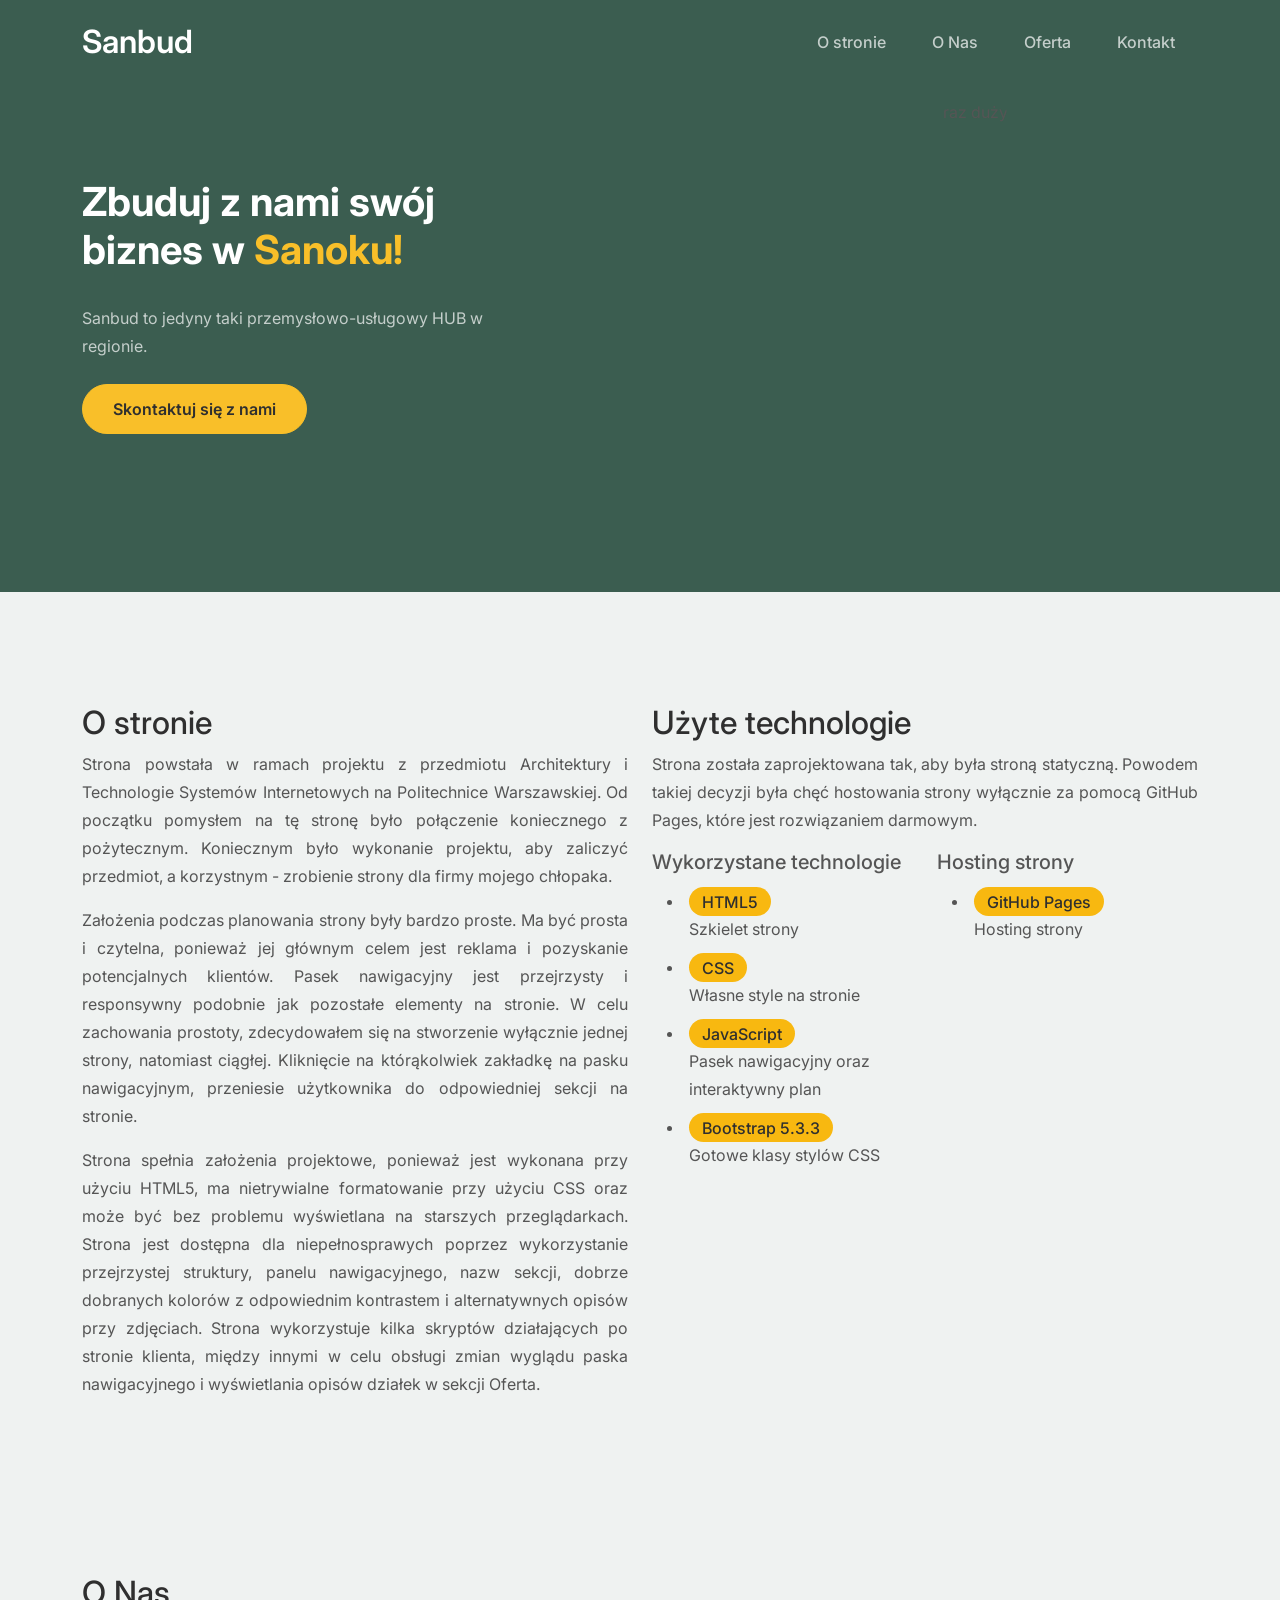
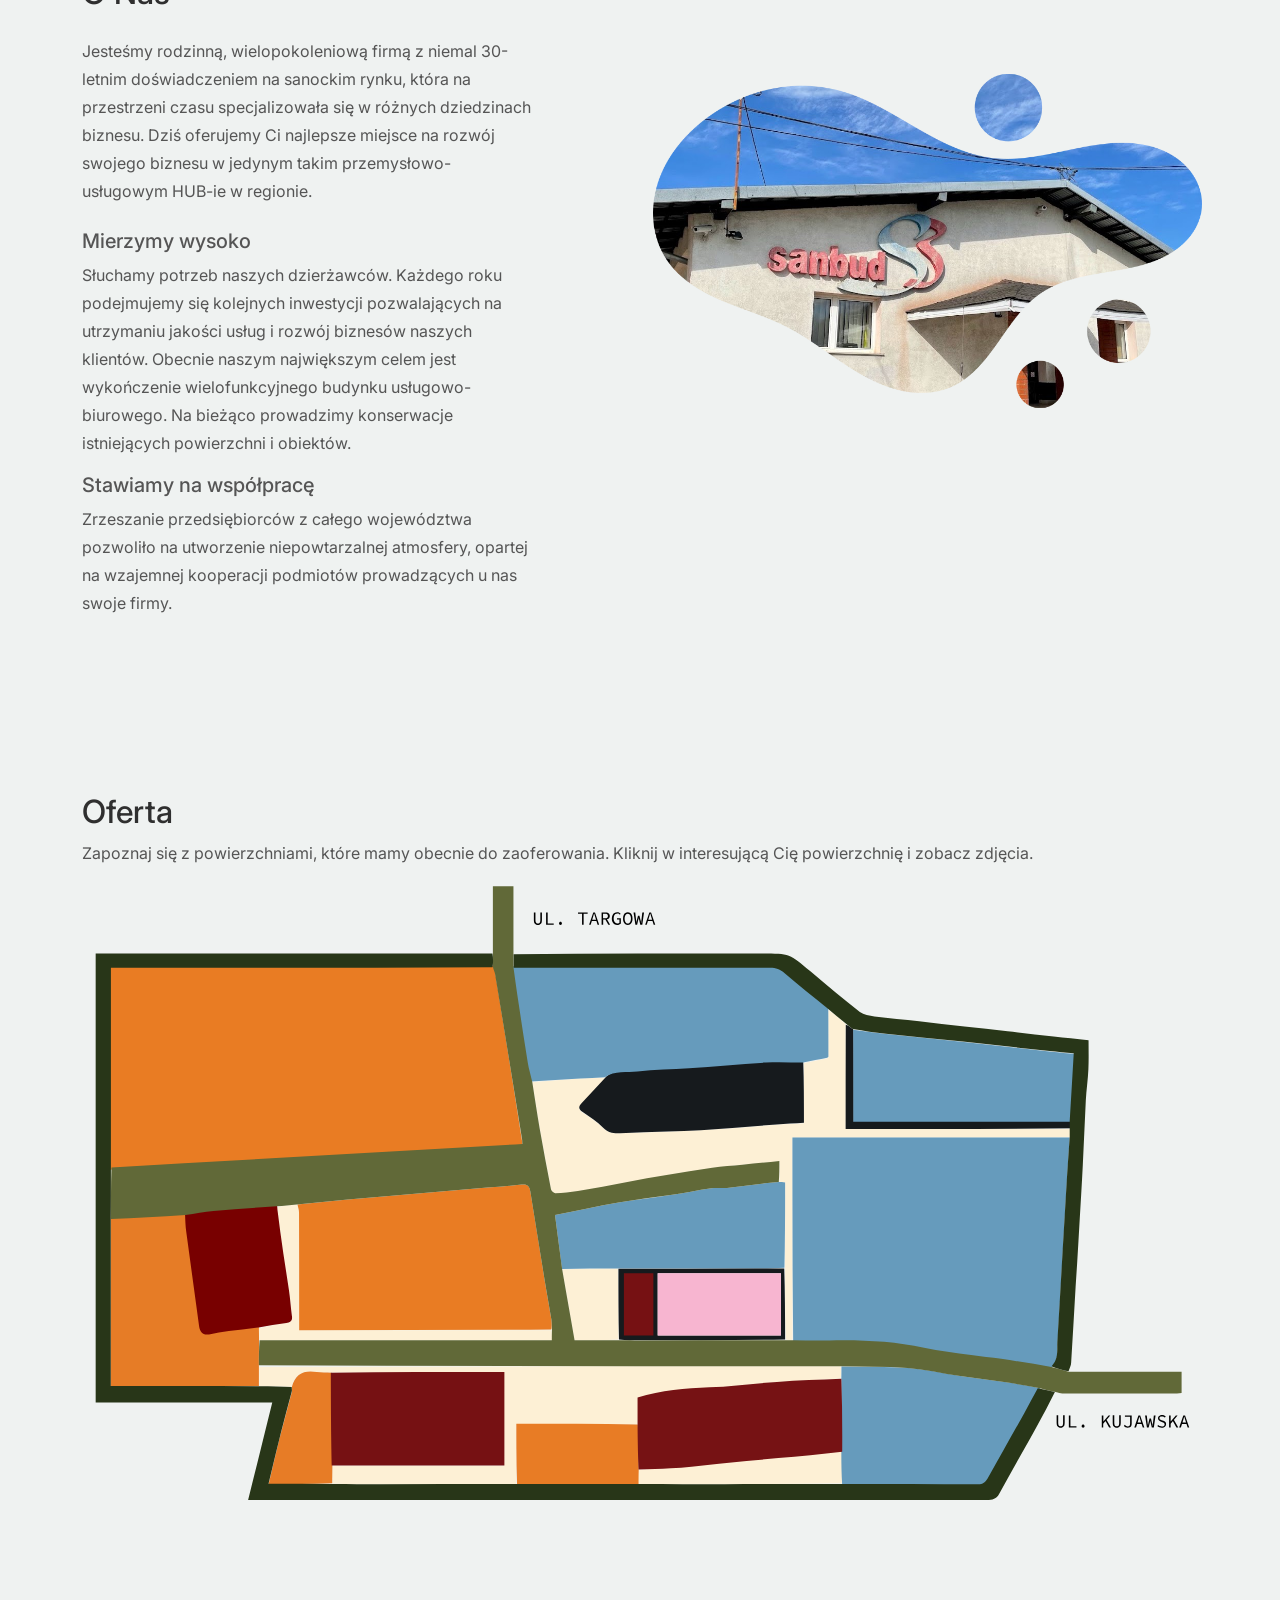
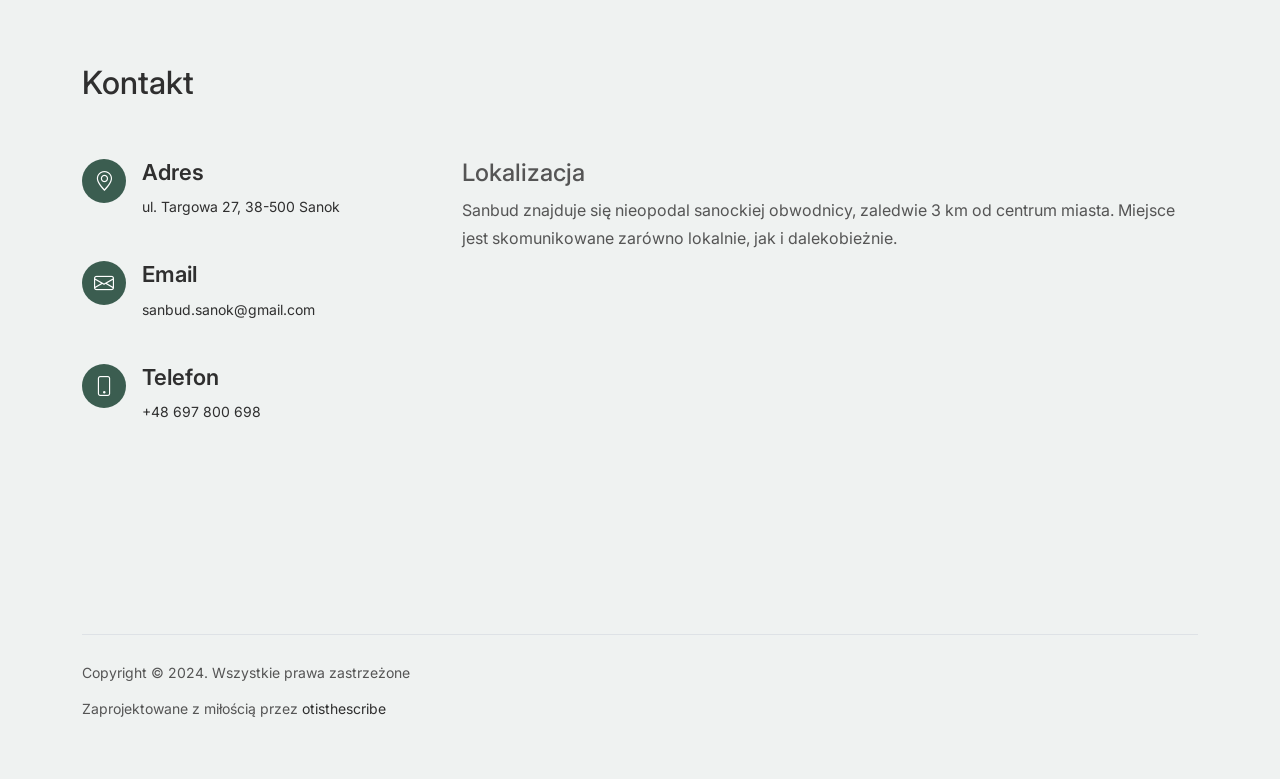
==== commit 180e2a2a: "Fixed typo" ====
--- a/index.html
+++ b/index.html
@@ -1,151 +1,148 @@
 <!DOCTYPE html>
 <html lang="pl">
-<head>
-    <meta charset="utf-8"/>
-    <meta name="viewport" content="width=device-width, initial-scale=1, shrink-to-fit=no"/>
-    <meta name="description" content="Strona firmy PHU Sanbud SP. J. z siedzibą w Sanoku"/>
-    <meta name="author" content="Grzegorz Kmita"/>
-    <title>Sanbud</title>
-    <link rel="icon" href="icons/sanbud-logo.svg">
-    <!-- Bootstrap CSS -->
-    <link href="https://cdn.jsdelivr.net/npm/bootstrap@5.3.3/dist/css/bootstrap.min.css" rel="stylesheet" integrity="sha384-QWTKZyjpPEjISv5WaRU9OFeRpok6YctnYmDr5pNlyT2bRjXh0JMhjY6hW+ALEwIH" crossorigin="anonymous">
-    <!-- Bootstrap ICONS-->
-    <link rel="stylesheet" href="https://cdn.jsdelivr.net/npm/bootstrap-icons@1.11.0/font/bootstrap-icons.css">
-    <!-- Custom CSS -->
-    <link rel="stylesheet" href="css/styles.css">
-</head>
-<body id="page-top">
-	<!-- NAVIGATION BAR -->
-	<nav class="custom-navbar navbar navbar-expand-md navbar-dark bg-dark fixed-top" id="SanbudNav"> <!--add fixed-top class if you want it to stick-->
-        <div class="container" id="SanbudNavBrand">
-            <a class="navbar-brand" href="#">Sanbud</a>
-            <button class="navbar-toggler collapsed" type="button" data-bs-toggle="collapse" data-bs-target="#sanbudNav" aria-controls="sanbudNav" aria-expanded="false" aria-label="Toggle navigation"><span class="navbar-toggler-icon"></span></button>
-            <div class="collapse navbar-collapse" id="sanbudNav">
-                <ul class="custom-navbar-nav navbar-nav ms-auto mb-2 mb-md-0"> 
-                    <li class="nav-item">
-                        <a class="nav-link" href="#okno">O stronie</a>
-                    </li>
-                    <li class="nav-item">
-                        <a class="nav-link" href="#onas">O Nas</a>
-                    </li>
-                    <li class="nav-item">
-                        <a class="nav-link" href="#oferta">Oferta</a>
-                    </li>
-                    <li class="nav-item">
-                        <a class="nav-link" href="#kontakt">Kontakt</a>
-                    </li>
-                </ul>
+    <head>
+        <meta charset="utf-8">
+        <meta name="viewport" content="width=device-width, initial-scale=1, shrink-to-fit=no">
+        <meta name="description" content="Strona firmy PHU Sanbud SP. J. z siedzibą w Sanoku">
+        <meta name="author" content="Grzegorz Kmita">
+        <title>Sanbud</title>
+        <link rel="icon" href="icons/sanbud-logo.svg">
+        <!-- Bootstrap CSS -->
+        <link href="https://cdn.jsdelivr.net/npm/bootstrap@5.3.3/dist/css/bootstrap.min.css" rel="stylesheet" integrity="sha384-QWTKZyjpPEjISv5WaRU9OFeRpok6YctnYmDr5pNlyT2bRjXh0JMhjY6hW+ALEwIH" crossorigin="anonymous">
+        <!-- Bootstrap ICONS-->
+        <link rel="stylesheet" href="https://cdn.jsdelivr.net/npm/bootstrap-icons@1.11.0/font/bootstrap-icons.css">
+        <!-- Custom CSS -->
+        <link rel="stylesheet" href="css/styles.css">
+    </head>
+    <body id="page-top">
+        <!-- NAVIGATION BAR -->
+        <nav class="custom-navbar navbar navbar-expand-md navbar-dark bg-dark fixed-top" id="SanbudNav">
+            <!--add fixed-top class if you want it to stick-->
+            <div class="container" id="SanbudNavBrand">
+                <a class="navbar-brand" href="#">Sanbud</a>
+                <button class="navbar-toggler collapsed" type="button" data-bs-toggle="collapse" data-bs-target="#sanbudNav" aria-controls="sanbudNav" aria-expanded="false" aria-label="Toggle navigation"><span class="navbar-toggler-icon"></span></button>
+                <div class="collapse navbar-collapse" id="sanbudNav">
+                    <ul class="custom-navbar-nav navbar-nav ms-auto mb-2 mb-md-0">
+                        <li class="nav-item">
+                            <a class="nav-link" href="#okno">O stronie</a>
+                        </li>
+                        <li class="nav-item">
+                            <a class="nav-link" href="#onas">O Nas</a>
+                        </li>
+                        <li class="nav-item">
+                            <a class="nav-link" href="#oferta">Oferta</a>
+                        </li>
+                        <li class="nav-item">
+                            <a class="nav-link" href="#kontakt">Kontakt</a>
+                        </li>
+                    </ul>
+                </div>
+            </div>
+        </nav>
+        <!-- INTRODUCTION -->
+        <div class="intro ">
+            <div class="container">
+                <div class="justify-content-between row">
+                    <div class="col-lg-6">
+                        <div class="intro-excerpt">
+                            <h1>
+                                Zbuduj z nami swój biznes w <span class="yellow-highlight">Sanoku!</span>
+                            </h1>
+                            <p class="mb-4">Sanbud to jedyny taki przemysłowo-usługowy HUB w regionie.</p>
+                            <p><a href="#kontakt" class="btn btn-secondary me-2">Skontaktuj się z nami</a></p>
+                        </div>
+                    </div>
+                    <div class="col-lg-6">
+                        <div class="intro-img-wrap">
+                            <img alt="Zdjęcie przedstawiające stary dom oraz duży wiatrak na tle lasu. Zdjęcie zrobione na terenie skansenu w Sanoku." src="img/sanok_skansen.jpg" class="img-fluid">
+                        </div>
+                    </div>
+                </div>
             </div>
         </div>
-    </nav>
-
-    <!-- INTRO -->
-    <div class="intro ">
-        <div class="container">
-            <div class="justify-content-between row">
-                <div class="col-lg-6">
-                    <div class="intro-excerpt">
-                        <h1>
-                            Zbuduj z nami swój biznes w <span class="yellow-highlight">Sanoku!</span>
-                        </h1>
-                        <p class="mb-4">Sanbud to jedyny taki przemysłowo-usługowy HUB w regionie.</p>
-                        <p><a href="#kontakt" class="btn btn-secondary me-2">Skontaktuj się z nami</a></p>
-                    </div>
-                </div>
-                <div class="col-lg-6">
-                    <div class="intro-img-wrap">
-                        <img alt="Zdjęcie przedstawiające stary dom oraz duży wiatrak na tle lasu. Zdjęcie zrobione na terenie skansenu w Sanoku." src="img/sanok_skansen.jpg" class="img-fluid"/>
-                    </div>
-                </div>
-            </div>
-        </div>
-    </div>
-
-    <section class="sanbud-section" id="okno">
-        <div class="mx-2 mx-md-0">
+        <section class="sanbud-section" id="okno">
+            <div class="mx-2 mx-md-0">
+                <div class="container">
+                    <div class="row mb-5">
+                        <div class="col-md-6 pr-md-4" style="text-align: justify">
+                            <h2 class="section-title">O stronie</h2>
+                            <p >
+                                Strona powstała w ramach projektu z przedmiotu Architektury i Technologie Systemów Internetowych na Politechnice Warszawskiej. Od początku pomysłem na tę stronę było połączenie koniecznego z pożytecznym. Koniecznym było wykonanie projektu, aby zaliczyć przedmiot, a korzystnym - zrobienie strony dla firmy mojego chłopaka.
+                            </p>
+                            <p class="text-justify">
+                                Założenia podczas planowania strony były bardzo proste. Ma być prosta i czytelna, ponieważ jej głównym celem jest reklama i pozyskanie potencjalnych klientów. Pasek nawigacyjny jest przejrzysty i responsywny podobnie jak pozostałe elementy na stronie. W celu zachowania prostoty, zdecydowałem się na stworzenie wyłącznie jednej strony, natomiast ciągłej. Kliknięcie na którąkolwiek zakładkę na pasku nawigacyjnym, przeniesie użytkownika do odpowiedniej sekcji na stronie.
+                            </p>
+                            <p class="text-justify">
+                                Strona spełnia założenia projektowe, ponieważ jest wykonana przy użyciu HTML5, ma nietrywialne formatowanie przy użyciu CSS oraz może być bez problemu wyświetlana na starszych przeglądarkach. Strona jest dostępna dla niepełnosprawych poprzez wykorzystanie przejrzystej struktury, panelu nawigacyjnego, nazw sekcji, dobrze dobranych kolorów z odpowiednim kontrastem i alternatywnych opisów przy zdjęciach. Strona wykorzystuje kilka skryptów działających po stronie klienta, między innymi w celu obsługi zmian wyglądu paska nawigacyjnego i wyświetlania opisów działek w sekcji Oferta.
+                            </p>
+                        </div>
+                        <div class="col-md-6 pl-md-4">
+                            <h2 class="section-title">Użyte technologie</h2>
+                            <p style="text-align: justify">Strona została zaprojektowana tak, aby była stroną statyczną. Powodem takiej decyzji była chęć hostowania strony wyłącznie za pomocą GitHub Pages, które jest rozwiązaniem darmowym.</p>
+                            <div class="row">
+                                <div class="col-lg">
+                                    <h5>Wykorzystane technologie</h5>
+                                    <ul>
+                                        <li class="stack"><span class="tech-stack">HTML5</span><br><span class="tech-stack-description">Szkielet strony</span></li>
+                                        <li class="stack"><span class="tech-stack">CSS</span><br><span class="tech-stack-description">Własne style na stronie</span></li>
+                                        <li class="stack"><span class="tech-stack">JavaScript</span><br><span class="tech-stack-description">Pasek nawigacyjny oraz interaktywny plan</span></li>
+                                        <li class="stack"><span class="tech-stack">Bootstrap 5.3.3</span><br><span class="tech-stack-description">Gotowe klasy stylów CSS</span></li>
+                                    </ul>
+                                </div>
+                                <div class="col-lg">
+                                    <h5>Hosting strony</h5>
+                                    <ul>
+                                        <li class="stack"><span class="tech-stack">GitHub Pages</span><br><span class="tech-stack-description">Hosting strony</span></li>
+                                    </ul>
+                                </div>
+                            </div>
+                        </div>
+                    </div>
+                </div>
+            </div>
+        </section>
+        <!-- ABOUT SECTION -->
+        <section class="sanbud-section mx-2 mx-md-0" id="onas">
             <div class="container">
                 <div class="row mb-5">
-                    <div class="col-md-6 pr-md-4" style="text-align: justify">
-                        <h2 class="section-title">O stronie</h2>
-                        <p >
-                            Strona powstała w ramach projektu z przedmiotu Architektury i Technologie Systemów Internetowych na Politechnice Warszawskiej. Od początku pomysłem na tę stronę było połączenie koniecznego z pożytecznym. Koniecznym było wykonanie projektu, aby zaliczyć przedmiot, a korzystnym - zrobienie strony dla firmy mojego chłopaka.
+                    <div class="col-md-12 col-lg-5 mb-5 mb-lg-0">
+                        <h2 class="mb-4 section-title">O Nas</h2>
+                        <p class="mb-4">Jesteśmy rodzinną, wielopokoleniową firmą z niemal 30-letnim doświadczeniem na sanockim rynku, która na przestrzeni czasu specjalizowała się w różnych dziedzinach biznesu. Dziś oferujemy Ci najlepsze miejsce na rozwój swojego biznesu w jedynym takim przemysłowo-usługowym HUB-ie w regionie.</p>
+                        <h5>Mierzymy wysoko</h5>
+                        <p>
+                            Słuchamy potrzeb naszych dzierżawców. Każdego roku podejmujemy się kolejnych inwestycji pozwalających na utrzymaniu jakości usług i rozwój biznesów naszych klientów. Obecnie naszym największym celem jest wykończenie wielofunkcyjnego budynku usługowo-biurowego. Na bieżąco prowadzimy konserwacje istniejących powierzchni i obiektów.
                         </p>
-                        <p class="text-justify">
-                            Założenia podczas planowania strony były bardzo proste. Ma być prosta i czytelna, ponieważ jej głównym celem jest reklama i pozyskanie potencjalnych klientów. Pasek nawigacyjny jest przejrzysty i responsywny podobnie jak pozostałe elementy na stronie. W celu zachowania prostoty, zdecydowałem się na stworzenie wyłącznie jednej strony, natomiast ciągłej. Kliknięcie na którąkolwiek zakładkę na pasku nawigacyjnym, przeniesie użytkownika do odpowiedniej sekcji na stronie.
+                        <h5>Stawiamy na współpracę</h5>
+                        <p>
+                            Zrzeszanie przedsiębiorców z całego województwa pozwoliło na utworzenie niepowtarzalnej atmosfery, opartej na wzajemnej kooperacji podmiotów prowadzących u nas swoje firmy.
                         </p>
-                        <p class="text-justify">
-                            Strona spełnia założenia projektowe, ponieważ jest wykonana przy użyciu HTML5, ma nietrywialne formatowanie przy użyciu CSS oraz może być bez problemu wyświetlana na starszych przeglądarkach. Strona jest dostępna dla niepełnosprawych poprzez wykorzystanie przejrzystej struktury, panelu nawigacyjnego, nazw sekcji, dobrze dobranych kolorów z odpowiednim kontrastem i alternatywnych opisów przy zdjęciach. Strona wykorzystuje kilka skryptów działających po stronie klienta, między innymi w celu obsługi zmian wyglądu paska nawigacyjnego i wyświetlania opisów działek w sekcji Oferta.
-                        </p>
-                    </div>
-                    <div class="col-md-6 pl-md-4">
-                        <h2 class="section-title">Użyte technologie</h2>
-                        <p style="text-align: justify">Strona została zaprojektowana tak, aby była stroną statyczną. Powodem takiej decyzji była chęć hostowania strony wyłącznie za pomocą GitHub Pages, które jest rozwiązaniem darmowym.</p>
-                        <div class="row">
-                            <div class="col-lg">
-                                <h5>Wykorzystane technologie</h5>
-                                <ul>
-                                    <li class="stack"><span class="tech-stack">HTML5</span><br><span class="tech-stack-description">Szkielet strony</span></li>
-                                    <li class="stack"><span class="tech-stack">CSS</span><br><span class="tech-stack-description">Własne style na stronie</span></li>
-                                    <li class="stack"><span class="tech-stack">JavaScript</span><br><span class="tech-stack-description">Pasek nawigacyjny oraz interaktywny plan</span></li>
-                                    <li class="stack"><span class="tech-stack">Bootstrap 5.3.3</span><br><span class="tech-stack-description">Gotowe klasy stylów CSS</span></li>
-                                </ul>
-                            </div>
-                            <div class="col-lg">
-                                <h5>Hosting strony</h5>
-                                <ul>
-                                    <li class="stack"><span class="tech-stack">GitHub Pages</span><br><span class="tech-stack-description">Hosting strony</span></li>
-                                </ul>
-                            </div>
-                        </div>
-                    </div>
-                </div>
-            </div>
-        </div>
-    </section>
-
-    <!-- ABOUT SECTION -->
-    <section class="sanbud-section mx-2 mx-md-0" id="onas">
-        <div class="container">
-            <div class="row mb-5">
-                <div class="col-md-12 col-lg-5 mb-5 mb-lg-0">
-                    <h2 class="mb-4 section-title">O Nas</h2>
-                    <p class="mb-4">Jesteśmy rodzinną, wielopokoleniową firmą z niemal 30-letnim doświadczeniem na sanockim rynku, która na przestrzeni czasu specjalizowała się w różnych dziedzinach biznesu. Dziś oferujemy Ci najlepsze miejsce na rozwój swojego biznesu w jedynym takim przemysłowo-usługowym HUB-ie w regionie.</p>
-                    <h5>Mierzymy wysoko</h5>
-                    <p>
-                        Słuchamy potrzeb naszych dzierżawców. Każdego roku podejmujemy się kolejnych inwestycji pozwalających na utrzymaniu jakości usług i rozwój biznesów naszych klientów. Obecnie naszym największym celem jest wykończenie wielofunkcyjnego budynku usługowo-biurowego. Na bieżąco prowadzimy konserwacje istniejących powierzchni i obiektów.
-                    </p>
-                    <h5>Stawiamy na współpracę</h5>
-                    <p>
-                        Zrzeszanie przedsiębiorców z całego województwa pozwoliło na utworzenie niepowtarzalnej atmosfery, opartej na wzajemnej kooperacji podmiotów prowadzących u nas swoje firmy.
-                    </p>
-                </div>
-                <div class="col-md-12 col-lg-7">
-                    <img alt="Zdjęcie przedstawiające wejście do głównego budynku na terenie Sanbudu, z dużym logiem firmy na elewacji." src="img/sanbud-entrance.jpeg" class="about-img-fluid" />
-                </div>
-            </div>
-        </div>
-    </section>
-
-     <!-- LANDS SECTION -->
-     <section class="sanbud-section mx-2 mx-md-0" id="oferta">
-        <div class="container ">
-            <div class="row mb-5">
-                <h2 class="section-title">Oferta</h2>
-                <p>Zapoznaj się z powierzchniami, które mamy obecnie do zaoferowania. Kliknij w interesującą Cię powierzchnię i zobacz zdjęcia.</p>
-                <div>
-                    <div id="tooltip">
-                        <h5 id="tooltip-title"></h5>
-                        <p id="tooltip-description"></p>
-                        <p id="tooltip-availability">
-                            <span class="tooltip-cherry">Dostępność: </span>
-                            <span id="tooltip-availability-span"></span>
-                        </p>
-                        <p id="tooltip-area">
-                            <span class="tooltip-cherry">Powierzchnia: </span>
-                            <span id="tooltip-area-span"></span>
-                            <span>m<sup>2</sup></span>
-                        </p>
-                    </div>
+                    </div>
+                    <div class="col-md-12 col-lg-7">
+                        <img alt="Zdjęcie przedstawiające wejście do głównego budynku na terenie Sanbudu, z dużym logiem firmy na elewacji." src="img/sanbud-entrance.jpeg" class="about-img-fluid">
+                    </div>
+                </div>
+            </div>
+        </section>
+        <!-- SANBUD PLAN SECTION -->
+        <section class="sanbud-section mx-2 mx-md-0" id="oferta">
+            <div class="container ">
+                <div class="row mb-5">
+                    <h2 class="section-title">Oferta</h2>
+                    <p>Zapoznaj się z powierzchniami, które mamy obecnie do zaoferowania. Kliknij w interesującą Cię powierzchnię i zobacz zdjęcia.</p>
+                    <div>
+                        <div id="tooltip">
+                            <h5 id="tooltip-title"></h5>
+                            <p id="tooltip-description"></p>
+                            <p id="tooltip-availability">
+                                <span class="tooltip-cherry">Dostępność: </span>
+                                <span id="tooltip-availability-span"></span>
+                            </p>
+                            <p id="tooltip-area">
+                                <span class="tooltip-cherry">Powierzchnia: </span>
+                                <span id="tooltip-area-span"></span>
+                                <span>m<sup>2</sup></span>
+                            </p>
+                        </div>
                         <svg version="1.1" id="Sanbud" xmlns="http://www.w3.org/2000/svg" xmlns:xlink="http://www.w3.org/1999/xlink" x="0px" y="0px"
                             viewBox="0 0 776 432" style="enable-background:new 0 0 776 432;" xml:space="preserve" width="100%">
                             <style type="text/css">
@@ -378,65 +375,61 @@
                                     c-1,17.5-2,35-3.1,52.6C687.8,335.4,686.7,337.2,686,339.5L686,339.5z"/>
                             </g>
                         </svg>
-                </div>
-            </div>
-        </div>
-    </section>
-
-    <!-- CONTACT SECTION -->
-    <section class="sanbud-section mx-2 mx-md-0 contact-section" id="kontakt">
-        <div class="container">
-            <div class="row mb-5">
-                <h2 class="section-title">Kontakt</h2>
-            </div>
-            <div class="row">
-                <div class="col-md-4 contact">
-                    <div class="address">
-                        <i class="bi bi-geo-alt"></i>
-                        <h4>Adres</h4>
-                        <p>ul. Targowa 27, 38-500 Sanok</p>
-                    </div>
-                    <a href="mailto:sanbud.sanok@gmail.com">
-                        <div class="email">
-                            <i class="bi bi-envelope"></i>
-                            <h4>Email</h4>
-                            <p>sanbud.sanok@gmail.com</p>
-                        </div>
-                    </a>
-                    <a href="tel:697800698">
-                        <div class="phone">
-                            <i class="bi bi-phone"></i>
-                            <h4>Telefon</h4>
-                            <p>+48 697 800 698</p>
-                        </div>
-                    </a>
-                </div>
-                <div class="col-md-8">
-                    <h4>Lokalizacja</h4>
-                    <p>Sanbud znajduje się neeopodal sanockiej obwodnicy, zaledwie 3 km od centrum miasta. Miejsce jest skomunikowane zarówno lokalnie, jak i dalekobieżnie.</p>
-                    <iframe title="Mapa Google z zaznaczoną pinezką oznaczającą lokalizację firmy Sanbud, czyli ul. Targowa 27, 38-500 Sanok" class="google-map" src="https://www.google.com/maps/embed?pb=!1m18!1m12!1m3!1d111882.6251178877!2d22.06465482530817!3d49.593706609891406!2m3!1f0!2f0!3f0!3m2!1i1024!2i768!4f13.1!3m3!1m2!1s0x473c6d06ca829969%3A0x128ab6463460fcef!2sPHU%20%22SANBUD%22%20Sp.%20J.!5e0!3m2!1sen!2spl!4v1709675927410!5m2!1sen!2spl" allowfullscreen="" loading="lazy" referrerpolicy="no-referrer-when-downgrade"></iframe>
-                </div>
-            </div>
-        </div>
-    </section>
-
-    <!-- FOOTER -->
-    <footer class="footer-section">
-        <div class="container relative">
-            <div class="border-top copyright">
-                <div class="row pt-4">
-                    <div class="col-lg-6">
-                        <p class="mb-2 text-center text-lg-start">Copyright © 2024. Wszystkie prawa zastrzeżone</p>
-                        <p class="mb-2 text-center text-lg-start">Zaprojektowane z miłością przez <a href="https://github.com/otisthescribe">otisthescribe</a></p>
-                    </div>
-                </div>
-            </div>
-        </div>
-    </footer>
-
-    <script src="https://cdn.jsdelivr.net/npm/bootstrap@5.2.3/dist/js/bootstrap.bundle.min.js" integrity="sha384-kenU1KFdBIe4zVF0s0G1M5b4hcpxyD9F7jL+jjXkk+Q2h455rYXK/7HAuoJl+0I4" crossorigin="anonymous"></script>
-    <script src="js/script.js"></script>
-    <script src="js/tooltips.js"></script>
-</body>
-</html>
-
+                    </div>
+                </div>
+            </div>
+        </section>
+        <!-- CONTACT SECTION -->
+        <section class="sanbud-section mx-2 mx-md-0 contact-section" id="kontakt">
+            <div class="container">
+                <div class="row mb-5">
+                    <h2 class="section-title">Kontakt</h2>
+                </div>
+                <div class="row">
+                    <div class="col-md-4 contact">
+                        <div class="address">
+                            <i class="bi bi-geo-alt"></i>
+                            <h4>Adres</h4>
+                            <p>ul. Targowa 27, 38-500 Sanok</p>
+                        </div>
+                        <a href="mailto:sanbud.sanok@gmail.com">
+                            <div class="email">
+                                <i class="bi bi-envelope"></i>
+                                <h4>Email</h4>
+                                <p>sanbud.sanok@gmail.com</p>
+                            </div>
+                        </a>
+                        <a href="tel:697800698">
+                            <div class="phone">
+                                <i class="bi bi-phone"></i>
+                                <h4>Telefon</h4>
+                                <p>+48 697 800 698</p>
+                            </div>
+                        </a>
+                    </div>
+                    <div class="col-md-8">
+                        <h4>Lokalizacja</h4>
+                        <p>Sanbud znajduje się nieopodal sanockiej obwodnicy, zaledwie 3 km od centrum miasta. Miejsce jest skomunikowane zarówno lokalnie, jak i dalekobieżnie.</p>
+                        <iframe title="Mapa Google z zaznaczoną pinezką oznaczającą lokalizację firmy Sanbud, czyli ul. Targowa 27, 38-500 Sanok" class="google-map" src="https://www.google.com/maps/embed?pb=!1m18!1m12!1m3!1d111882.6251178877!2d22.06465482530817!3d49.593706609891406!2m3!1f0!2f0!3f0!3m2!1i1024!2i768!4f13.1!3m3!1m2!1s0x473c6d06ca829969%3A0x128ab6463460fcef!2sPHU%20%22SANBUD%22%20Sp.%20J.!5e0!3m2!1sen!2spl!4v1709675927410!5m2!1sen!2spl" allowfullscreen="" referrerpolicy="no-referrer-when-downgrade"></iframe>
+                    </div>
+                </div>
+            </div>
+        </section>
+        <!-- FOOTER -->
+        <footer class="footer-section">
+            <div class="container relative">
+                <div class="border-top copyright">
+                    <div class="row pt-4">
+                        <div class="col-lg-6">
+                            <p class="mb-2 text-center text-lg-start">Copyright © 2024. Wszystkie prawa zastrzeżone</p>
+                            <p class="mb-2 text-center text-lg-start">Zaprojektowane z miłością przez <a href="https://github.com/otisthescribe">otisthescribe</a></p>
+                        </div>
+                    </div>
+                </div>
+            </div>
+        </footer>
+        <script src="https://cdn.jsdelivr.net/npm/bootstrap@5.2.3/dist/js/bootstrap.bundle.min.js" integrity="sha384-kenU1KFdBIe4zVF0s0G1M5b4hcpxyD9F7jL+jjXkk+Q2h455rYXK/7HAuoJl+0I4" crossorigin="anonymous"></script>
+        <script src="js/script.js"></script>
+        <script src="js/tooltips.js"></script>
+    </body>
+</html>
--- a/css/styles.css
+++ b/css/styles.css
@@ -1,10 +1,10 @@
-/* IMPORT FONTS */
+/* || FONTS */
 
 @import url('https://fonts.googleapis.com/css2?family=Inter:wght@100..900&display=swap');
 @import url('https://fonts.googleapis.com/css2?family=Inter:wght@100..900&family=Lato:ital,wght@0,100;0,300;0,400;0,700;0,900;1,100;1,300;1,400;1,700;1,900&display=swap');
 @import url('https://fonts.googleapis.com/css2?family=Source+Code+Pro:ital,wght@0,200..900;1,200..900&display=swap');
 
-/* GLOBAL SETTINGS */
+/* || BODY - GLOBAL SETTINGS */
 
 body {
     font-family: "Inter", sans-serif;
@@ -13,33 +13,35 @@
     color: #555555;
     font-size: 16px;
     background-color: #eff2f1;
-    position: relative; 
-}
+    position: relative;
+}
+
+/* || A - GLOBAL SETTINGS */
 
 a {
     text-decoration: none;
-    -webkit-transition: .3s all ease;
-    -o-transition: .3s all ease;
     transition: .3s all ease;
     color: #2f2f2f;
-    text-decoration: underline;}
-    a:hover {
-      color: #2f2f2f;
-      text-decoration: none; 
-    }
-    a.more {
-      font-weight: 600; 
-    }
+}
+
+a:hover {
+    color: #2f2f2f;
+    text-decoration: none;
+}
+
+a.more {
+    font-weight: 600;
+}
 
 .yellow-highlight {
     color: #f9bf29;
 }
-    
+
 .green-highlight {
     color: #3b5d50;
 }
 
-/* LOCAL SETTINGS */
+/* || NAVBAR */
 
 .navbar {
     transition: all 0.3s;
@@ -48,245 +50,401 @@
 .custom-navbar {
     background: #3b5d50 !important;
     padding-top: 20px;
-    padding-bottom: 20px; }
-    .custom-navbar .navbar-brand {
-        font-size: 32px;
-        font-weight: 600; 
-        color: #ffffff;}
-    .custom-navbar .navbar-toggler {
-        border-color: transparent; }
-        .custom-navbar .navbar-toggler:active, .custom-navbar .navbar-toggler:focus {
-        -webkit-box-shadow: none;
-        box-shadow: none;
-        outline: none; }
-    @media (min-width: 992px) {
-        .custom-navbar .custom-navbar-nav li {
-            margin-left: 15px;
-            margin-right: 15px; } }
-    .custom-navbar .custom-navbar-nav li a {
-        font-weight: 500;
-        color: #ffffff !important;
-        opacity: .7;
-        -webkit-transition: .3s all ease;
-        -o-transition: .3s all ease;
-        transition: .3s all ease;
-        position: relative; }
-        @media (min-width: 768px) {
-        .custom-navbar .custom-navbar-nav li a:before {
-            content: "";
-            position: absolute;
-            bottom: 0;
-            left: 8px;
-            right: 8px;
-            background: #f9bf29;
-            height: 5px;
-            opacity: 1;
-            visibility: visible;
-            width: 0;
-            -webkit-transition: .15s all ease-out;
-            -o-transition: .15s all ease-out;
-            transition: .15s all ease-out; } }
-        .custom-navbar .custom-navbar-nav li a:hover {
-            opacity: 1; }
-        .custom-navbar .custom-navbar-nav li a:hover:before {
-            width: calc(100% - 16px); }
-    .custom-navbar .custom-navbar-nav li.active a {
-        opacity: 1; }
-        .custom-navbar .custom-navbar-nav li.active a:before {
-        width: calc(100% - 16px); }
+    padding-bottom: 20px;
+}
+
+.custom-navbar .navbar-brand {
+    font-size: 32px;
+    font-weight: 600;
+    color: #ffffff;
+}
+
+.custom-navbar .navbar-toggler {
+    border-color: transparent;
+}
+
+.custom-navbar .navbar-toggler:active,
+.custom-navbar .navbar-toggler:focus {
+    box-shadow: none;
+    outline: none;
+}
+
+@media (min-width: 992px) {
+    .custom-navbar .custom-navbar-nav li {
+        margin-left: 15px;
+        margin-right: 15px;
+    }
+}
+
+.custom-navbar .custom-navbar-nav li a {
+    font-weight: 500;
+    color: #ffffff !important;
+    opacity: .7;
+    transition: .3s all ease;
+    position: relative;
+}
+
+@media (min-width: 768px) {
+    .custom-navbar .custom-navbar-nav li a:before {
+        content: "";
+        position: absolute;
+        bottom: 0;
+        left: 8px;
+        right: 8px;
+        background: #f9bf29;
+        height: 5px;
+        opacity: 1;
+        visibility: visible;
+        width: 0;
+        transition: .15s all ease-out;
+    }
+}
+
+.custom-navbar .custom-navbar-nav li a:hover {
+    opacity: 1;
+}
+
+.custom-navbar .custom-navbar-nav li a:hover:before {
+    width: calc(100% - 16px);
+}
+
+.custom-navbar .custom-navbar-nav li.active a {
+    opacity: 1;
+}
+
+.custom-navbar .custom-navbar-nav li.active a:before {
+    width: calc(100% - 16px);
+}
+
+.custom-navbar .custom-navbar-cta {
+    margin-left: 0 !important;
+    flex-direction: row;
+}
+
+@media (min-width: 768px) {
     .custom-navbar .custom-navbar-cta {
-        margin-left: 0 !important;
-        -webkit-box-orient: horizontal;
-        -webkit-box-direction: normal;
-        -ms-flex-direction: row;
-        flex-direction: row; }
-        @media (min-width: 768px) {
-        .custom-navbar .custom-navbar-cta {
-            margin-left: 40px !important; } }
-        .custom-navbar .custom-navbar-cta li {
-        margin-left: 0px;
-        margin-right: 0px; }
-        .custom-navbar .custom-navbar-cta li:first-child {
-            margin-right: 20px; 
-}
+        margin-left: 40px !important;
+    }
+}
+
+.custom-navbar .custom-navbar-cta li {
+    margin-left: 0px;
+    margin-right: 0px;
+}
+
+.custom-navbar .custom-navbar-cta li:first-child {
+    margin-right: 20px;
+}
+
+/* || NAVBAR SCROLLED */
 
 .custom-navbar-scrolled {
     background: #eff2f1 !important;
     padding-top: 20px;
-    padding-bottom: 20px; }
-    .custom-navbar-scrolled .navbar-brand {
-        font-size: 32px;
-        font-weight: 600; 
-        color: #3b5d50;}
-        .custom-navbar-scrolled  .navbar-toggler {
-        border-color: transparent;}
-        .custom-navbar-scrolled  .navbar-toggler:active, .custom-navbar-scrolled  .navbar-toggler:focus {
-        -webkit-box-shadow: none;
-        box-shadow: none;
-        outline: none; }
-    @media (min-width: 992px) {
+    padding-bottom: 20px;
+}
+
+.custom-navbar-scrolled .navbar-brand {
+    font-size: 32px;
+    font-weight: 600;
+    color: #3b5d50;
+}
+
+.custom-navbar-scrolled .navbar-toggler {
+    border-color: transparent;
+}
+
+.custom-navbar-scrolled .navbar-toggler:active,
+.custom-navbar-scrolled .navbar-toggler:focus {
+    box-shadow: none;
+    outline: none;
+}
+
+@media (min-width: 992px) {
     .custom-navbar-scrolled .custom-navbar-nav li {
-    margin-left: 15px;
-    margin-right: 15px; } }
-    .custom-navbar-scrolled  .custom-navbar-nav li a {
-        font-weight: 500;
-        color: #000000 !important;
-        opacity: .7;
-        -webkit-transition: .3s all ease;
-        -o-transition: .3s all ease;
-        transition: .3s all ease;
-        position: relative; }
-        @media (min-width: 768px) {
-        .custom-navbar-scrolled  .custom-navbar-nav li a:before {
-            content: "";
-            position: absolute;
-            bottom: 0;
-            left: 8px;
-            right: 8px;
-            background: #3b5d50;
-            height: 5px;
-            opacity: 1;
-            visibility: visible;
-            width: 0;
-            -webkit-transition: .15s all ease-out;
-            -o-transition: .15s all ease-out;
-            transition: .15s all ease-out; } }
-        .custom-navbar-scrolled .custom-navbar-nav li a:hover {
-            opacity: 1; }
-        .custom-navbar-scrolled  .custom-navbar-nav li a:hover:before {
-            width: calc(100% - 16px); }
-    .custom-navbar-scrolled  .custom-navbar-nav li.active a {
-        opacity: 1; }
-        .custom-navbar-scrolled .custom-navbar-nav li.active a:before {
-        width: calc(100% - 16px); }
+        margin-left: 15px;
+        margin-right: 15px;
+    }
+}
+
+.custom-navbar-scrolled .custom-navbar-nav li a {
+    font-weight: 500;
+    color: #000000 !important;
+    opacity: .7;
+    transition: .3s all ease;
+    position: relative;
+}
+
+@media (min-width: 768px) {
+    .custom-navbar-scrolled .custom-navbar-nav li a:before {
+        content: "";
+        position: absolute;
+        bottom: 0;
+        left: 8px;
+        right: 8px;
+        background: #3b5d50;
+        height: 5px;
+        opacity: 1;
+        visibility: visible;
+        width: 0;
+        transition: .15s all ease-out;
+    }
+}
+
+.custom-navbar-scrolled .custom-navbar-nav li a:hover {
+    opacity: 1;
+}
+
+.custom-navbar-scrolled .custom-navbar-nav li a:hover:before {
+    width: calc(100% - 16px);
+}
+
+.custom-navbar-scrolled .custom-navbar-nav li.active a {
+    opacity: 1;
+}
+
+.custom-navbar-scrolled .custom-navbar-nav li.active a:before {
+    width: calc(100% - 16px);
+}
+
+.custom-navbar-scrolled .custom-navbar-cta {
+    margin-left: 0 !important;
+    flex-direction: row;
+}
+
+@media (min-width: 768px) {
     .custom-navbar-scrolled .custom-navbar-cta {
-        margin-left: 0 !important;
-        -webkit-box-orient: horizontal;
-        -webkit-box-direction: normal;
-        -ms-flex-direction: row;
-        flex-direction: row; }
-        @media (min-width: 768px) {
-        .custom-navbar-scrolled .custom-navbar-cta {
-            margin-left: 40px !important; } }
-        .custom-navbar-scrolled .custom-navbar-cta li {
-        margin-left: 0px;
-        margin-right: 0px; }
-        .custom-navbar-scrolled .custom-navbar-cta li:first-child {
-            margin-right: 20px; 
-}
-
+        margin-left: 40px !important;
+    }
+}
+
+.custom-navbar-scrolled .custom-navbar-cta li {
+    margin-left: 0px;
+    margin-right: 0px;
+}
+
+.custom-navbar-scrolled .custom-navbar-cta li:first-child {
+    margin-right: 20px;
+}
+
+/* || INTRO SECTION */
 
 .intro {
     background: #3b5d50;
-    padding: calc(4rem - 30px) 0 0rem 0; 
+    padding: calc(4rem - 30px) 0 0rem 0;
     margin-top: 80px;
-    overflow: hidden;}
-    @media (min-width: 768px) {
-      .intro {
-        padding: calc(4rem - 30px) 0 4rem 0; } }
-    @media (min-width: 992px) {
-      .intro {
-        padding: calc(8rem - 30px) 0 8rem 0; } }
+    overflow: hidden;
+}
+
+@media (min-width: 768px) {
+    .intro {
+        padding: calc(4rem - 30px) 0 4rem 0;
+    }
+}
+
+@media (min-width: 992px) {
+    .intro {
+        padding: calc(8rem - 30px) 0 8rem 0;
+    }
+}
+
+.intro .intro-excerpt {
+    position: relative;
+    z-index: 4;
+}
+
+@media (min-width: 992px) {
     .intro .intro-excerpt {
-      position: relative;
-      z-index: 4; }
-      @media (min-width: 992px) {
-        .intro .intro-excerpt {
-          max-width: 450px; } }
+        max-width: 450px;
+    }
+}
+
+.intro h1 {
+    font-weight: 700;
+    color: #ffffff;
+    margin-bottom: 30px;
+}
+
+@media (min-width: 1400px) {
     .intro h1 {
-      font-weight: 700;
-      color: #ffffff;
-      margin-bottom: 30px; }
-      @media (min-width: 1400px) {
-        .intro h1 {
-          font-size: 54px; } }
-    .intro p {
-      color: rgba(255, 255, 255, 0.7);
-      margin-bottom: 30px; }
-    .intro .intro-img-wrap {
-      position: relative; }
-      .intro .intro-img-wrap img {
-        position: relative;
-        top: -10px;
+        font-size: 54px;
+    }
+}
+
+.intro p {
+    color: rgba(255, 255, 255, 0.7);
+    margin-bottom: 30px;
+}
+
+.intro .intro-img-wrap {
+    position: relative;
+}
+
+.intro .intro-img-wrap img {
+    position: relative;
+    top: -10px;
+    right: 0px;
+    z-index: 2;
+    max-width: 500px;
+    left: -20px;
+    mask: url(/img/fluid-mask.png) center/contain no-repeat;
+}
+
+@media (min-width: 768px) {
+    .intro .intro-img-wrap img {
         right: 0px;
-        z-index: 2;
         max-width: 500px;
-        left: -20px;
-        mask: url(/img/fluid-mask.png) center/contain no-repeat;}
-        @media (min-width: 768px) {
-          .intro .intro-img-wrap img {
-            right: 0px;
-            max-width: 500px;
-            left: 0px; } }
-        @media (min-width: 992px) {
-          .intro .intro-img-wrap img {
-            left: 0px;
-            top: -80px;
-            position: absolute;
-            max-width: 500px;
-            right: -50px; } }
-        @media (min-width: 1200px) {
-          .intro .intro-img-wrap img {
-            left: 0px;
-            top: -80px;
-            right: -100px;
-            max-width: 650px;
-        } 
-        }
+        left: 0px;
+    }
+}
+
+@media (min-width: 992px) {
+    .intro .intro-img-wrap img {
+        left: 0px;
+        top: -80px;
+        position: absolute;
+        max-width: 500px;
+        right: -50px;
+    }
+}
+
+@media (min-width: 1200px) {
+    .intro .intro-img-wrap img {
+        left: 0px;
+        top: -80px;
+        right: -100px;
+        max-width: 650px;
+    }
+}
+
+/* || INTRO BUTTON */
+
+.btn {
+    font-weight: 600;
+    padding: 12px 30px;
+    border-radius: 30px;
+    color: #ffffff;
+    background: #2f2f2f;
+    border-color: #2f2f2f;
+}
+
+.btn:hover {
+    color: #ffffff;
+    background: #222222;
+    border-color: #222222;
+}
+
+.btn:active,
+.btn:focus {
+    outline: none !important;
+    box-shadow: none;
+}
+
+.btn.btn-primary {
+    background: #3b5d50;
+    border-color: #3b5d50;
+}
+
+.btn.btn-primary:hover {
+    background: #314d43;
+    border-color: #314d43;
+}
+
+.btn.btn-secondary {
+    color: #2f2f2f;
+    background: #f9bf29;
+    border-color: #f9bf29;
+}
+
+.btn.btn-secondary:hover {
+    background: #f8b810;
+    border-color: #f8b810;
+}
+
+.btn.btn-white-outline {
+    background: transparent;
+    border-width: 2px;
+    border-color: rgba(255, 255, 255, 0.3);
+}
+
+.btn.btn-white-outline:hover {
+    border-color: white;
+    color: #ffffff;
+}
+
+/* || TECH STACK */
 
 .stack {
-    padding: 5px;}
-    .stack .tech-stack {
+    padding: 5px;
+}
+
+.stack .tech-stack {
     border-radius: 30px;
     color: #2f2f2f;
     background: #f8b810;
     border-color: #f8b810;
     padding: 0.3rem 0.8rem;
     font-weight: 500;
-    }
-
-.btn {
-  font-weight: 600;
-  padding: 12px 30px;
-  border-radius: 30px;
-  color: #ffffff;
-  background: #2f2f2f;
-  border-color: #2f2f2f; }
-  .btn:hover {
-    color: #ffffff;
-    background: #222222;
-    border-color: #222222; }
-  .btn:active, .btn:focus {
-    outline: none !important;
-    -webkit-box-shadow: none;
-    box-shadow: none; }
-  .btn.btn-primary {
-    background: #3b5d50;
-    border-color: #3b5d50; }
-    .btn.btn-primary:hover {
-      background: #314d43;
-      border-color: #314d43; }
-  .btn.btn-secondary {
-    color: #2f2f2f;
-    background: #f9bf29;
-    border-color: #f9bf29; }
-    .btn.btn-secondary:hover {
-      background: #f8b810;
-      border-color: #f8b810; }
-  .btn.btn-white-outline {
-    background: transparent;
-    border-width: 2px;
-    border-color: rgba(255, 255, 255, 0.3); }
-    .btn.btn-white-outline:hover {
-      border-color: white;
-      color: #ffffff; }
+}
+
+/* || DEFAULT SECTION*/
 
 .section-title {
-    color: #2f2f2f; 
-}
+    color: #2f2f2f;
+}
+
+.sanbud-section {
+    padding-top: 7rem;
+}
+
+.sanbud-section .sanbud-map img {
+    width: 100%;
+}
+
+.sanbud-section .about-img-fluid {
+    position: relative;
+    mask: url(/img/fluid-mask-2.png) center/contain no-repeat;
+}
+
+@media (min-width: 0px) {
+    .sanbud-section .about-img-fluid {
+        max-width: 450px;
+        left: -50px;
+        mask: url(/img/fluid-mask-3.png) center/contain no-repeat;
+    }
+}
+
+@media (min-width: 767px) {
+    .sanbud-section .about-img-fluid {
+        max-width: 700px;
+        left: 20px;
+        top: 0;
+        right: 0px;
+    }
+}
+
+@media (min-width: 992px) {
+    .sanbud-section .about-img-fluid {
+        max-width: 700px;
+        left: 20px;
+        top: 100px;
+        right: 0px;
+    }
+}
+
+@media (min-width: 1600px) {
+    .sanbud-section .about-img-fluid {
+        max-width: 850px;
+        left: 20px;
+        top: 50px;
+        right: 0px;
+    }
+}
+
+/* || TOOLTIPS */
 
 #tooltip {
-    position: absolute; 
+    position: absolute;
     display: none;
     background: fixed;
     background-color: #edf6f9;
@@ -297,116 +455,110 @@
     font-family: "Source Code Pro", monospace;
     max-width: 25rem;
 }
+
 #tooltip #tooltip-title {
     font-weight: 600;
     color: #b13d4e;
 }
+
 #tooltip .tooltip-cherry {
     color: #b13d4e;
     font-weight: 600;
 }
 
-.sanbud-section {
-    padding-top: 7rem;}
-    .sanbud-section .sanbud-map img {
-        width: 100%;}
-    .sanbud-section .about-img-fluid {
-        position: relative;
-        mask: url(/img/fluid-mask-2.png) center/contain no-repeat;}
-        @media (min-width: 0px) {
-        .sanbud-section .about-img-fluid {
-            max-width: 450px;
-            left:-50px;
-            mask: url(/img/fluid-mask-3.png) center/contain no-repeat;}
-        } 
-        @media (min-width: 767px) {
-            .sanbud-section .about-img-fluid {
-                max-width: 700px;
-                left:20px;
-                top: 0;
-                right: 0px;
-                }
-        }
-        @media (min-width: 992px) {
-            .sanbud-section .about-img-fluid {
-                max-width: 700px;
-                left:20px;
-                top: 100px;
-                right: 0px;
-                }
-            }  
-        @media (min-width: 1600px) {
-            .sanbud-section .about-img-fluid {
-                max-width: 850px;
-                left:20px;
-                top: 50px;
-                right: 0px;
-                }
-            } 
+/* || ABOUT US SECTION */
 
 #onas {
     overflow: hidden;
 }
 
-/* SANBUD PLAN */
+/* || SANBUD PLAN */
 #Hoverable path:hover {
     fill: #f9bf29;
 }
 
+/* || CONTACT SECTION */
+
 .contact {
-    padding-bottom: 2rem;}
-    .contact .email, .contact .phone {
-        margin-top: 40px;
-    }
-    .contact a {
-        text-decoration: none;
-    }
-    .contact h4 {
-        padding: 0 0 0 60px;
-        font-size: 22px;
-        font-weight: 600;}
-    .contact i {
-        float: left;
-        width: 44px;
-        height: 44px;
-        font-size: 20px;
-        color: white;
-        background: #3b5d50;
-        display: flex;
-        justify-content: center;
-        align-items: center;
-        border-radius: 50px;
-        transition: all 0.2s ease-in-out;}
-    .contact p {
-        padding: 0 0 0 60px;
-        font-size: 14px;}
-    .contact .email:hover i, .contact .phone:hover i {
-        background: #f9bf29;
-        color: black;
-    }
-    .contact .address {
-        color: #2f2f2f;
-    }
+    padding-bottom: 2rem;
+}
+
+.contact .email,
+.contact .phone {
+    margin-top: 40px;
+}
+
+.contact a {
+    text-decoration: none;
+}
+
+.contact h4 {
+    padding: 0 0 0 60px;
+    font-size: 22px;
+    font-weight: 600;
+}
+
+.contact i {
+    float: left;
+    width: 44px;
+    height: 44px;
+    font-size: 20px;
+    color: white;
+    background: #3b5d50;
+    display: flex;
+    justify-content: center;
+    align-items: center;
+    border-radius: 50px;
+    transition: all 0.2s ease-in-out;
+}
+
+.contact p {
+    padding: 0 0 0 60px;
+    font-size: 14px;
+}
+
+.contact .email:hover i,
+.contact .phone:hover i {
+    background: #f9bf29;
+    color: black;
+}
+
+.contact .address {
+    color: #2f2f2f;
+}
+
+/* || GOOGLE MAPS SETTINGS */
 
 .google-map {
     height: 100%;
     width: 100%;
 }
 
+/* || FOOTER */
+
 .footer-section {
     padding: 10rem 0 3rem 0;
-    background: #eff2f1;}
-    .footer-section .relative {
-      position: relative; }
-    .footer-section a {
-      text-decoration: none;
-      color: #2f2f2f;
-      -webkit-transition: .3s all ease;
-      -o-transition: .3s all ease;
-      transition: .3s all ease; }
-      .footer-section a:hover {
-        color: rgba(47, 47, 47, 0.8); }
-    .footer-section .border-top {
-      border-color: #dce5e4; }
-      .footer-section .border-top.copyright {
-        font-size: 14px !important; }+    background: #eff2f1;
+}
+
+.footer-section .relative {
+    position: relative;
+}
+
+.footer-section a {
+    text-decoration: none;
+    color: #2f2f2f;
+    transition: .3s all ease;
+}
+
+.footer-section a:hover {
+    color: rgba(47, 47, 47, 0.8);
+}
+
+.footer-section .border-top {
+    border-color: #dce5e4;
+}
+
+.footer-section .border-top.copyright {
+    font-size: 14px !important;
+}
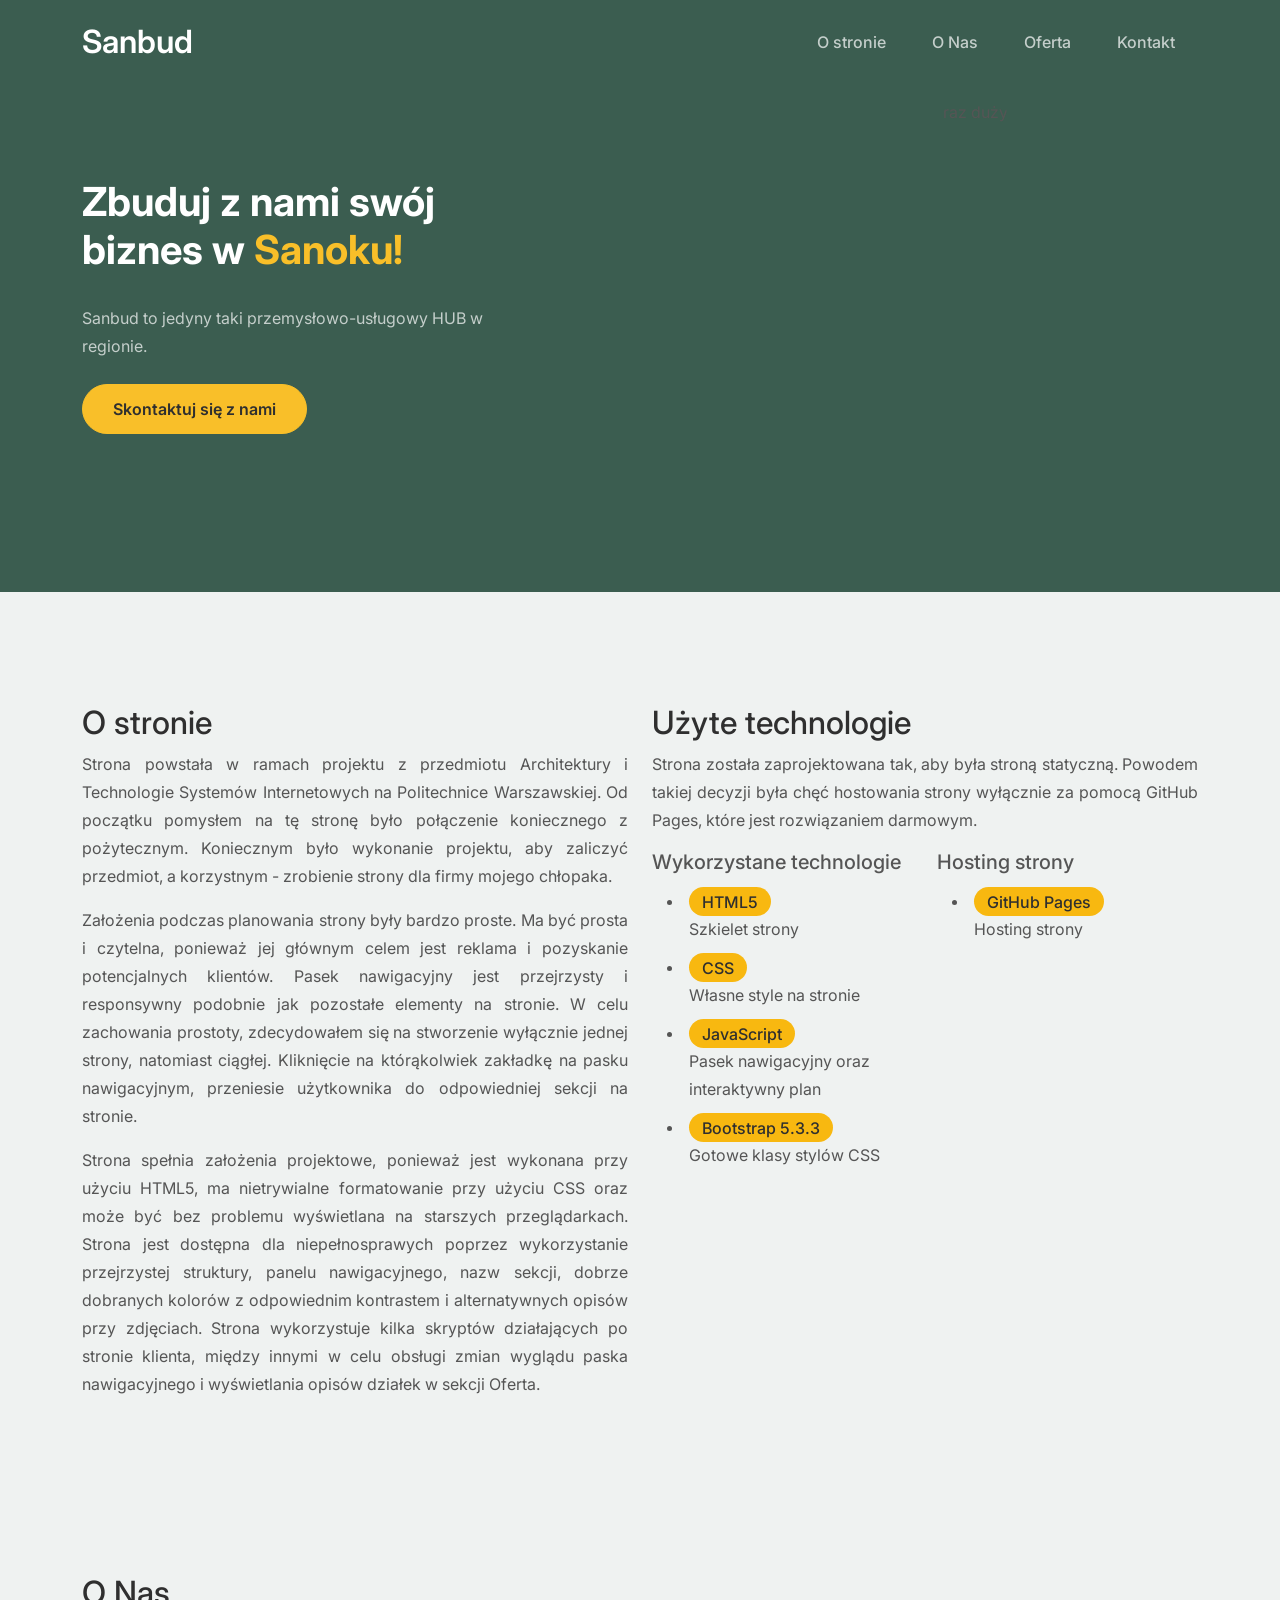
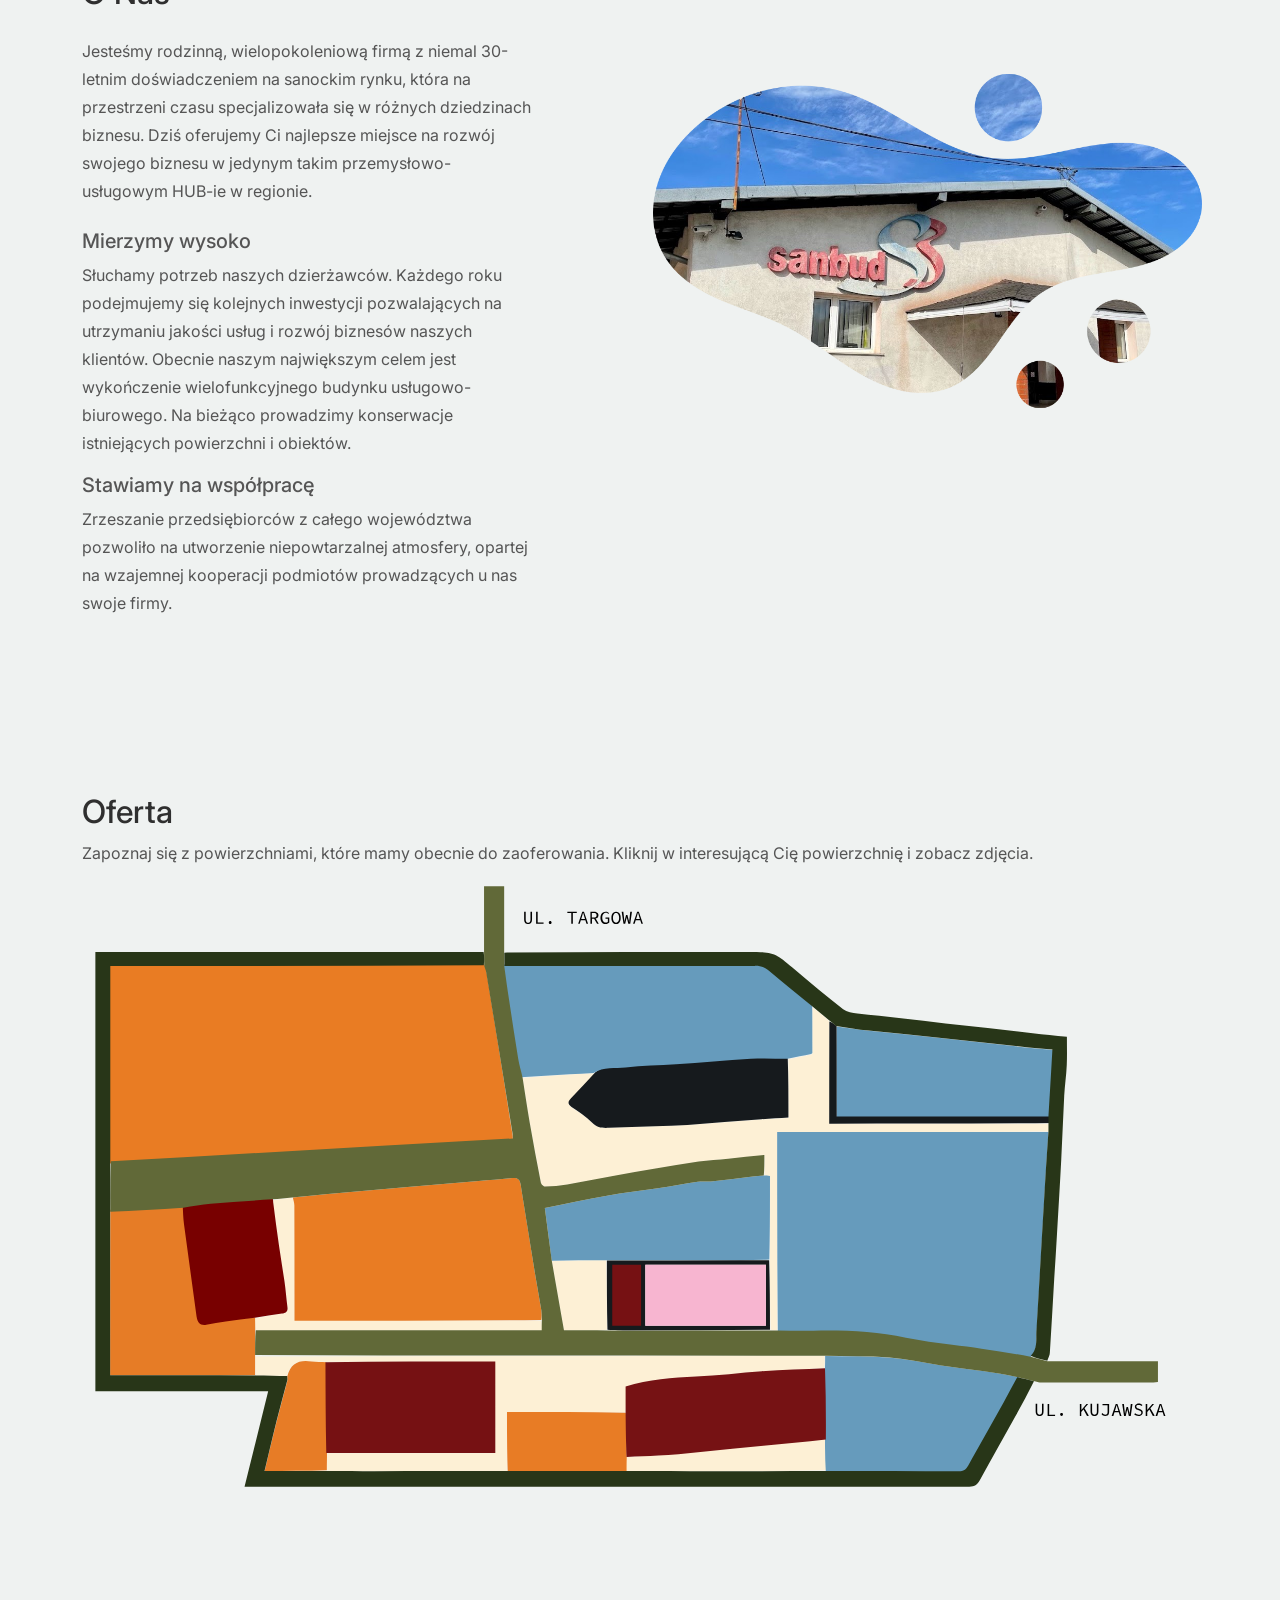
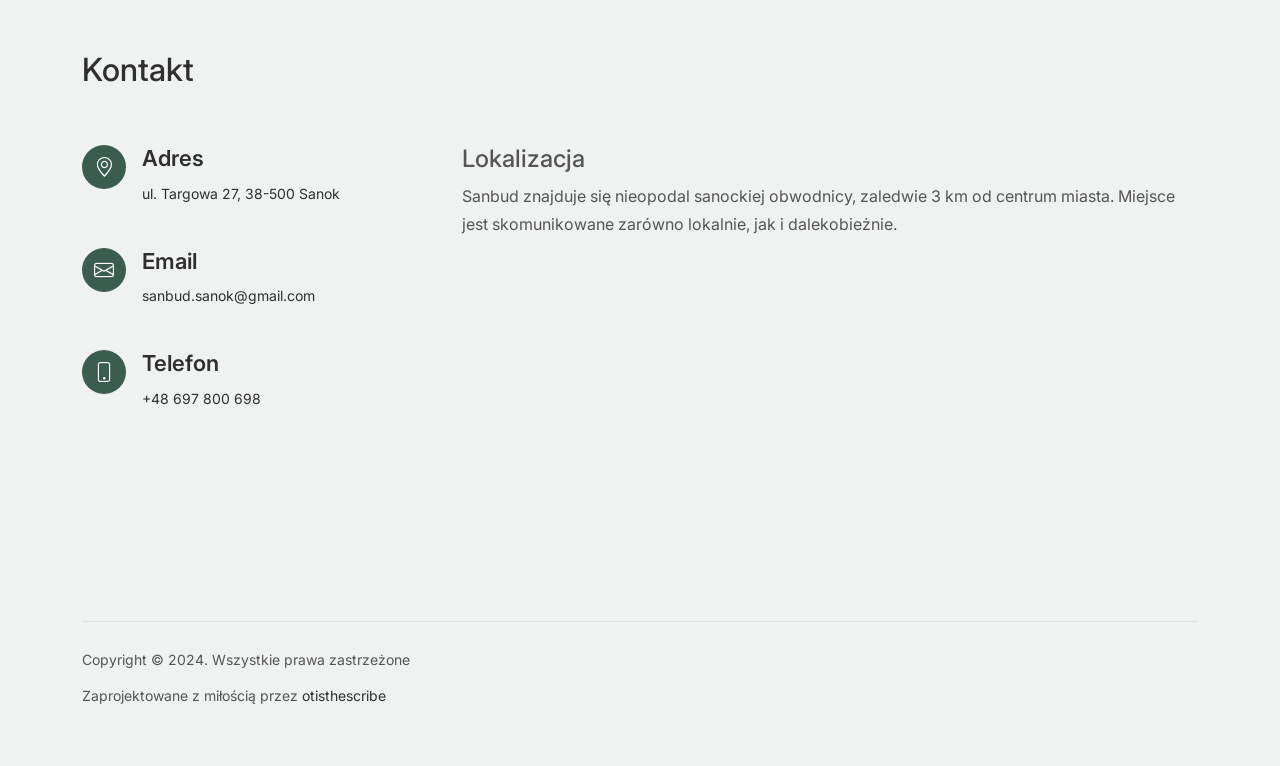
==== commit 5762c709: "Added side panel" ====
--- a/index.html
+++ b/index.html
@@ -129,21 +129,22 @@
                 <div class="row mb-5">
                     <h2 class="section-title">Oferta</h2>
                     <p>Zapoznaj się z powierzchniami, które mamy obecnie do zaoferowania. Kliknij w interesującą Cię powierzchnię i zobacz zdjęcia.</p>
-                    <div>
-                        <div id="tooltip">
-                            <h5 id="tooltip-title"></h5>
-                            <p id="tooltip-description"></p>
-                            <p id="tooltip-availability">
-                                <span class="tooltip-cherry">Dostępność: </span>
-                                <span id="tooltip-availability-span"></span>
-                            </p>
-                            <p id="tooltip-area">
-                                <span class="tooltip-cherry">Powierzchnia: </span>
-                                <span id="tooltip-area-span"></span>
-                                <span>m<sup>2</sup></span>
-                            </p>
-                        </div>
-                        <svg version="1.1" id="Sanbud" xmlns="http://www.w3.org/2000/svg" xmlns:xlink="http://www.w3.org/1999/xlink" x="0px" y="0px"
+                    <div id="tooltip">
+                        <h5 id="tooltip-title"></h5>
+                        <p id="tooltip-description"></p>
+                        <p id="tooltip-availability">
+                            <span class="tooltip-cherry">Dostępność: </span>
+                            <span id="tooltip-availability-span"></span>
+                        </p>
+                        <p id="tooltip-area">
+                            <span class="tooltip-cherry">Powierzchnia: </span>
+                            <span id="tooltip-area-span"></span>
+                            <span>m<sup>2</sup></span>
+                        </p>
+                    </div>
+                    <div class="row">
+                        <div class="col-md-12" id="oferta-plan">
+                            <svg version="1.1" id="Sanbud" xmlns="http://www.w3.org/2000/svg" xmlns:xlink="http://www.w3.org/1999/xlink" x="0px" y="0px"
                             viewBox="0 0 776 432" style="enable-background:new 0 0 776 432;" xml:space="preserve" width="100%">
                             <style type="text/css">
                                 .st0{fill:none;}
@@ -374,7 +375,26 @@
                                     c0,6.8,0.2,13.4-0.1,20c-0.3,7.3-1.4,14.5-1.8,21.7c-0.8,15.1-1.3,30.1-2.1,45.2c-0.9,17.5-2,35-3,52.6c-0.6,10.7-1.3,21.5-2,32.2
                                     c-1,17.5-2,35-3.1,52.6C687.8,335.4,686.7,337.2,686,339.5L686,339.5z"/>
                             </g>
-                        </svg>
+                            </svg>
+                        </div>
+                        <div class="col-md-0 d-none mt-5" id="oferta-opis">
+                            <h5 id="panel-title"></h5>
+                            <p id="panel-description"></p>
+                            <p id="panel-availability">
+                                <span class="tooltip-cherry">Dostępność: </span>
+                                <span id="panel-availability-span"></span>
+                            </p>
+                            <p id="panel-area">
+                                <span class="tooltip-cherry">Powierzchnia: </span>
+                                <span id="panel-area-span"></span>
+                                <span>m<sup>2</sup></span>
+                            </p>
+                            <p id="panel-link">
+                                <span class="tooltip-cherry">Link do OLX: </span>
+                                <a id="panel-link-a">Klik!</a>
+                            </p>
+                            <img id="panel-photo">
+                        </div>
                     </div>
                 </div>
             </div>
--- a/css/styles.css
+++ b/css/styles.css
@@ -456,12 +456,13 @@
     max-width: 25rem;
 }
 
-#tooltip #tooltip-title {
+#tooltip-title, 
+#panel-title {
     font-weight: 600;
     color: #b13d4e;
 }
 
-#tooltip .tooltip-cherry {
+.tooltip-cherry {
     color: #b13d4e;
     font-weight: 600;
 }
@@ -475,6 +476,21 @@
 /* || SANBUD PLAN */
 #Hoverable path:hover {
     fill: #f9bf29;
+}
+
+#oferta a:hover {
+    text-decoration: underline;
+}
+
+#oferta-opis {
+    background: fixed;
+    background-color: #edf6f9;
+    padding: 1rem;
+    color: #353535;
+    box-shadow: 0px 3px 16px -2px rgba(53, 53, 53, 1);
+    border-radius: 0.5rem;
+    font-family: "Source Code Pro", monospace;
+    max-width: 25rem;
 }
 
 /* || CONTACT SECTION */
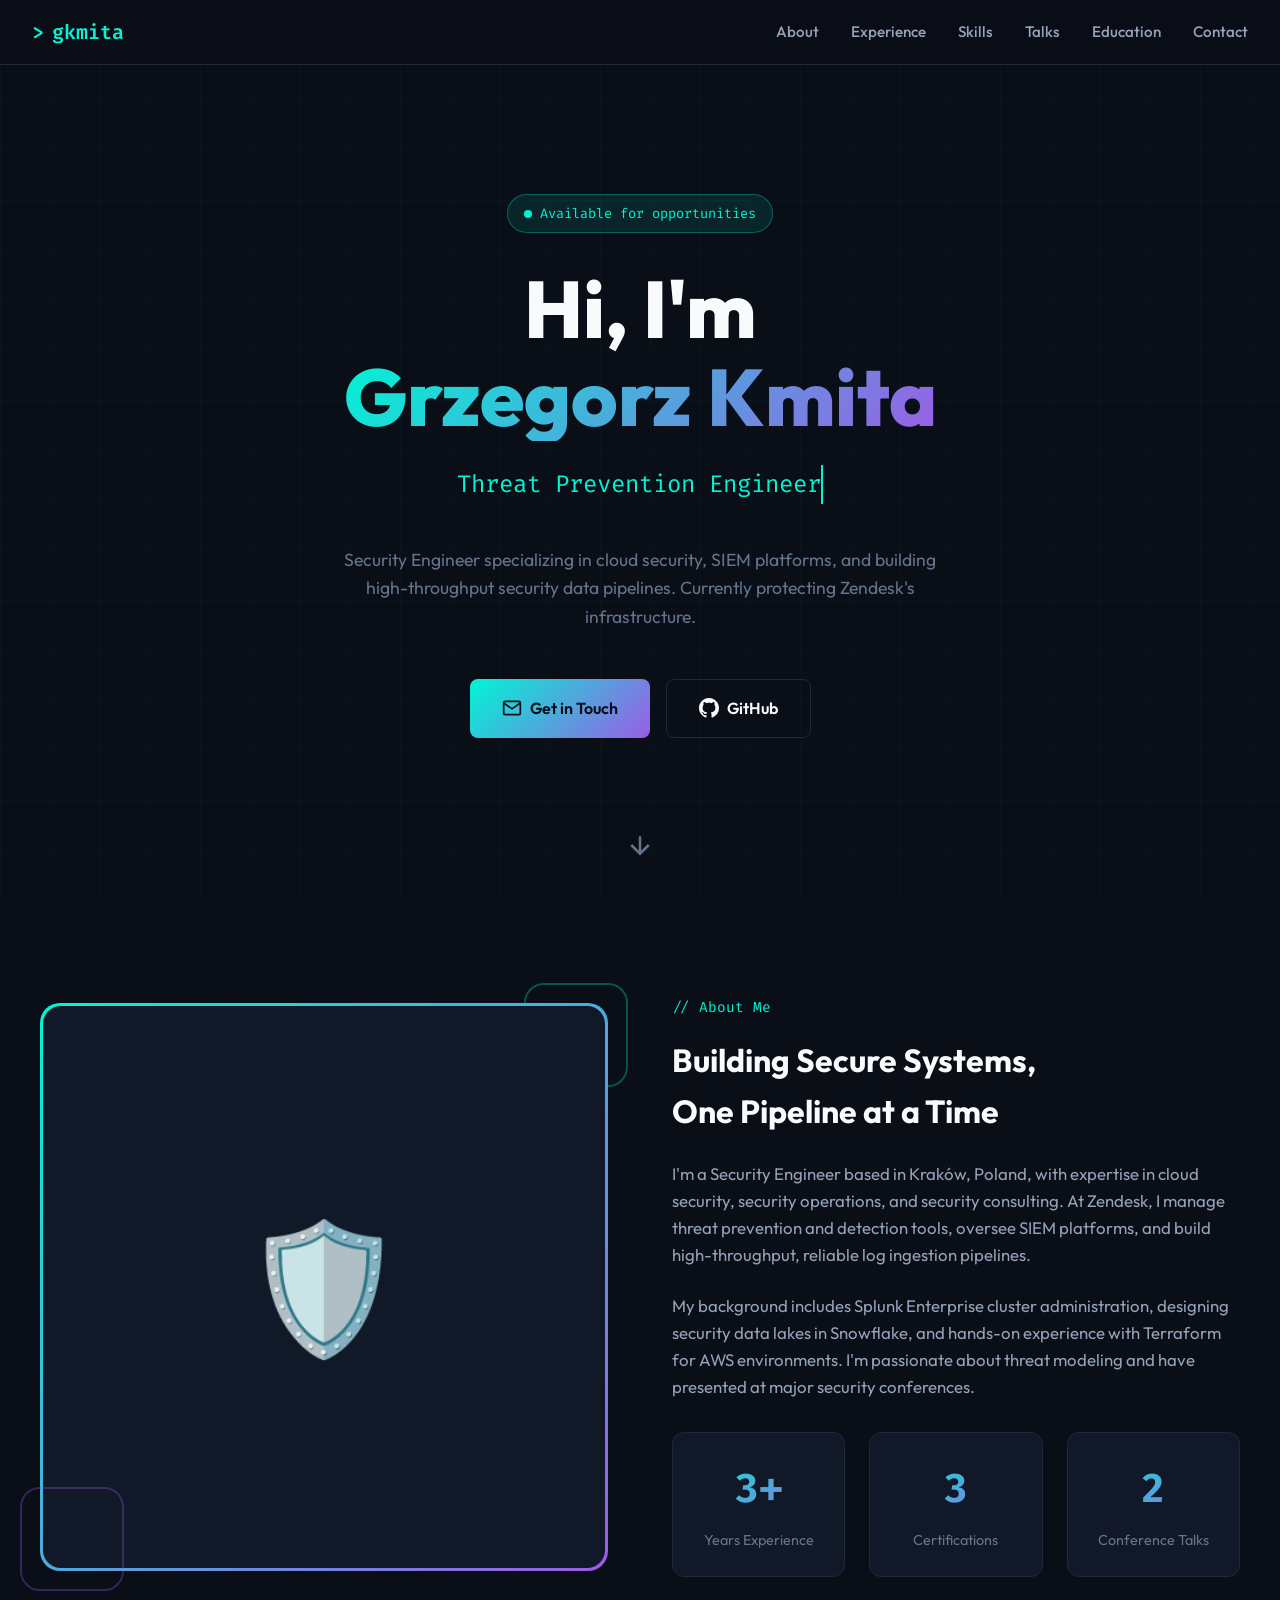
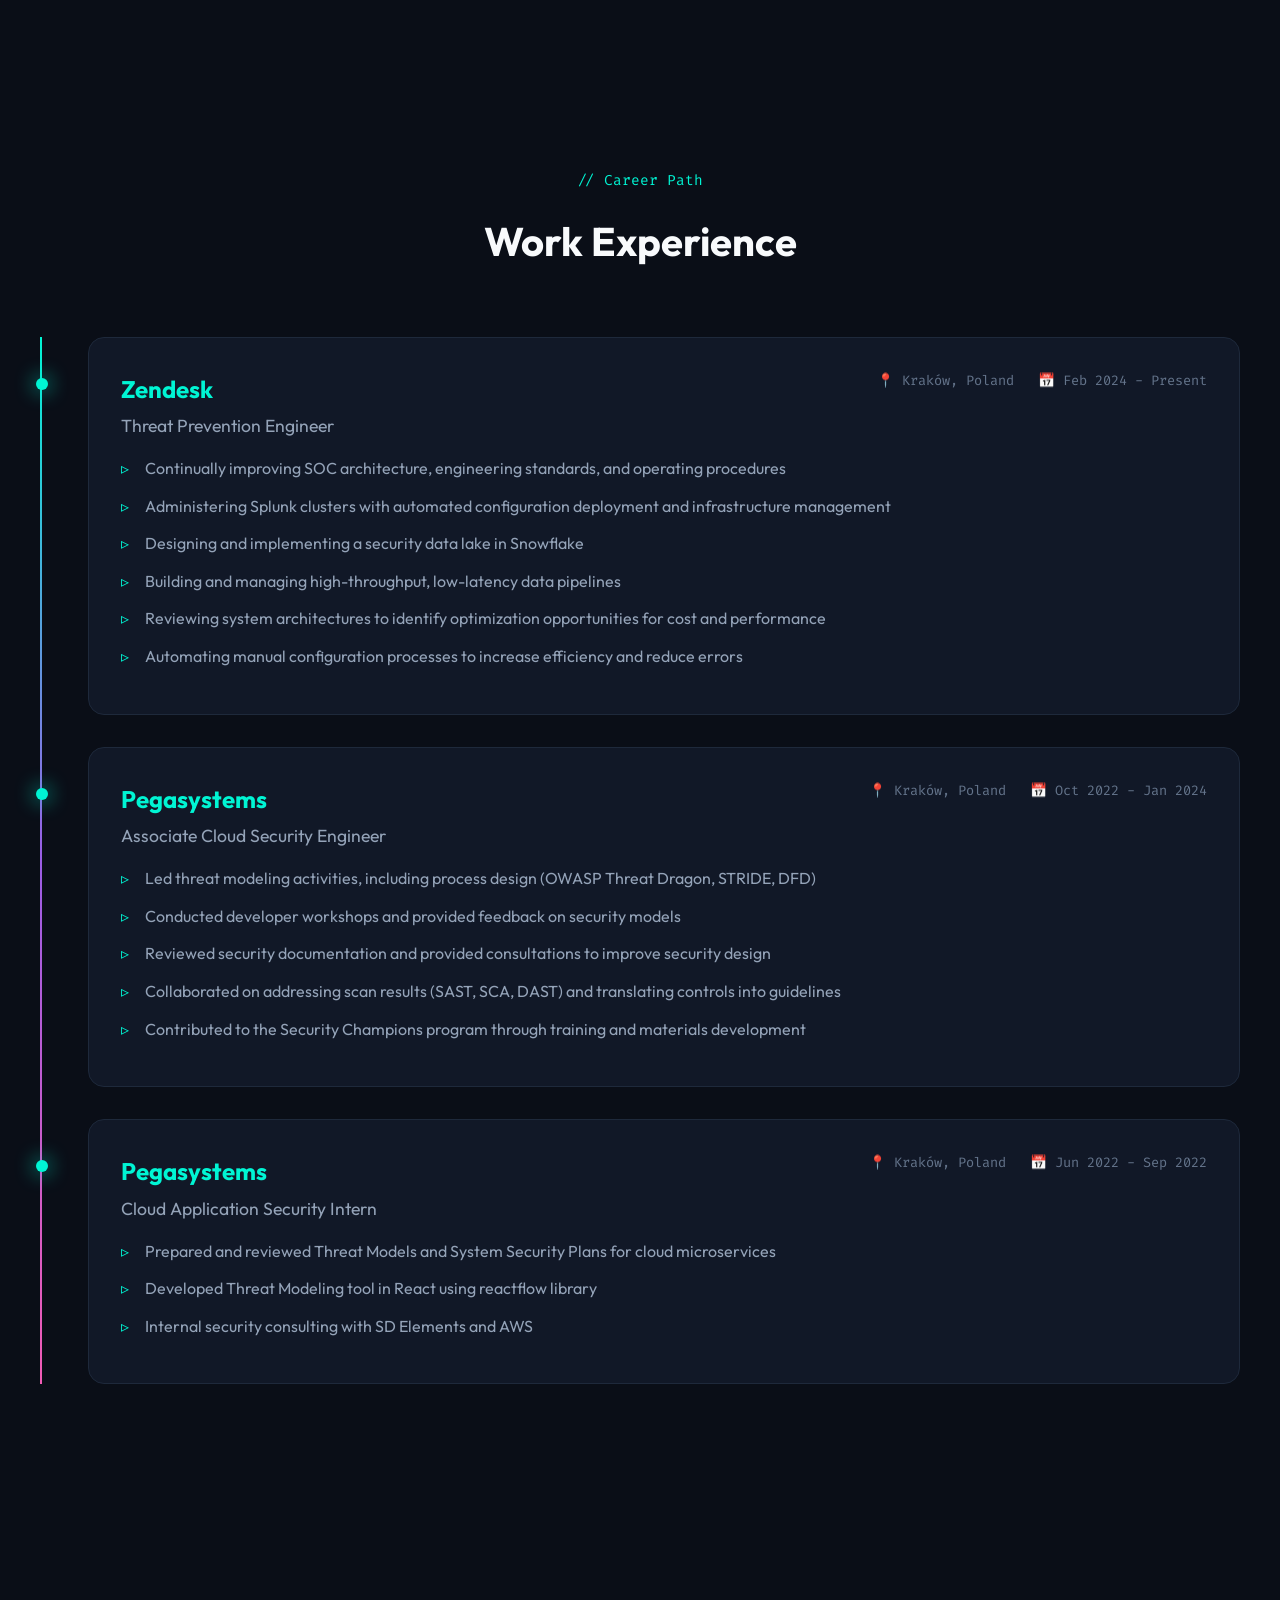
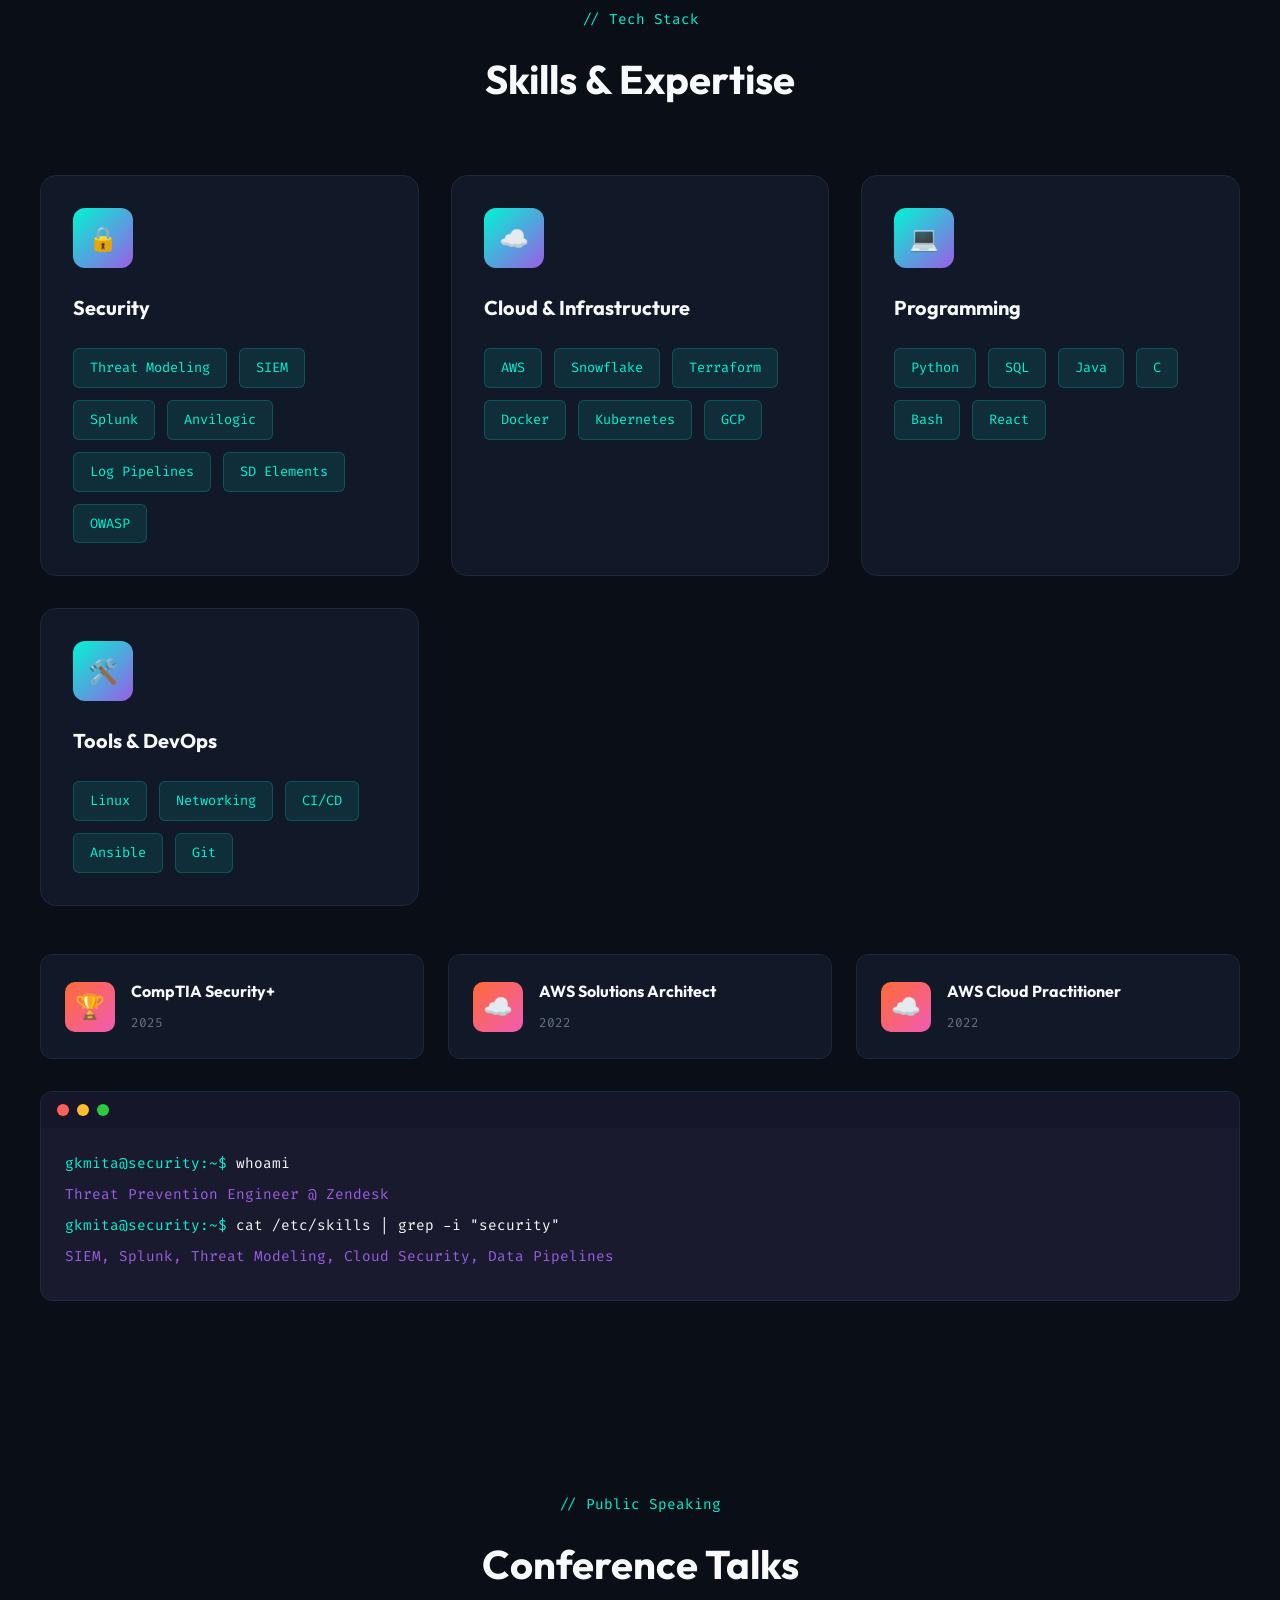
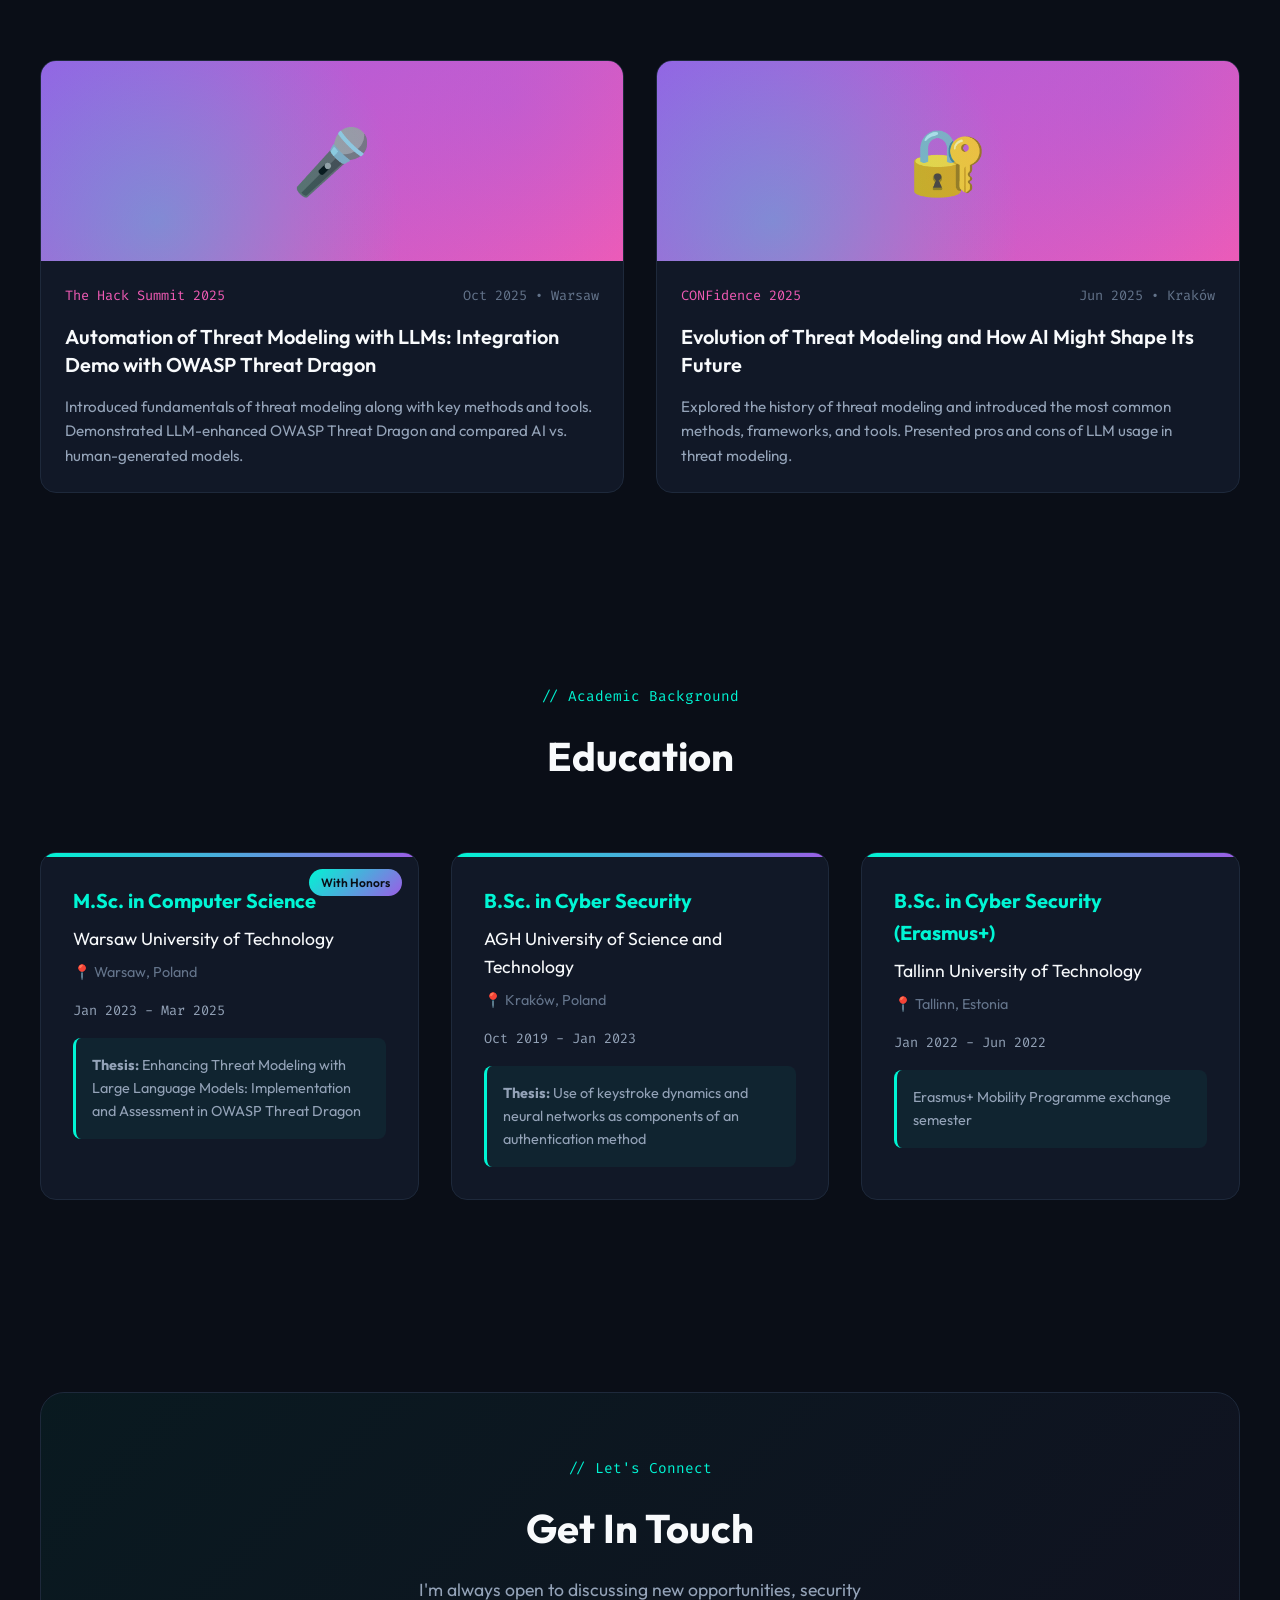
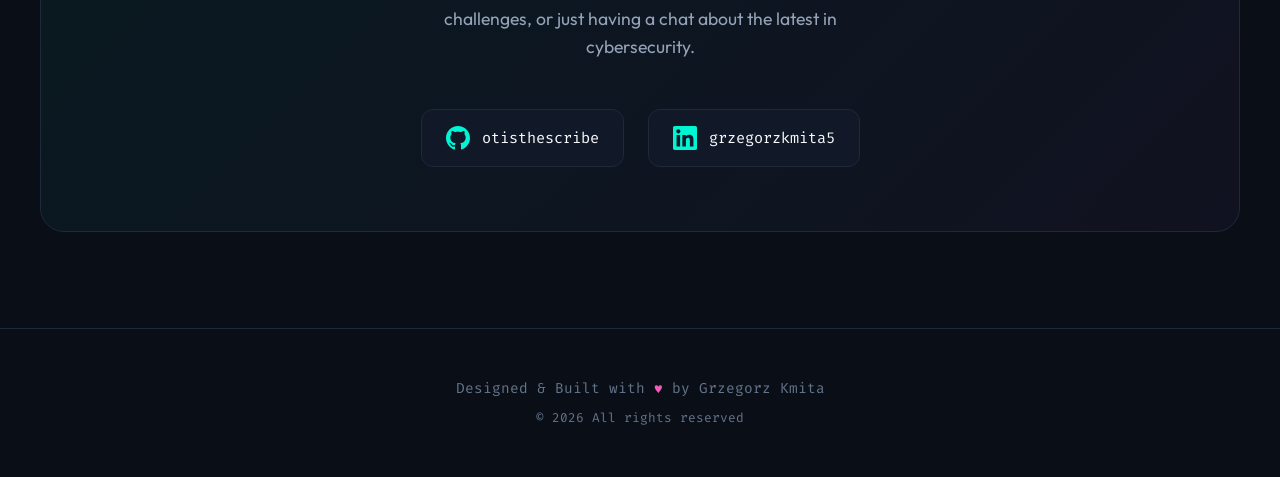
==== commit 5e5e8753: "Initial commit: Portfolio structure" ====
--- a/index.html
+++ b/index.html
@@ -1,455 +1,430 @@
 <!DOCTYPE html>
-<html lang="pl">
-    <head>
-        <meta charset="utf-8">
-        <meta name="viewport" content="width=device-width, initial-scale=1, shrink-to-fit=no">
-        <meta name="description" content="Strona firmy PHU Sanbud SP. J. z siedzibą w Sanoku">
-        <meta name="author" content="Grzegorz Kmita">
-        <title>Sanbud</title>
-        <link rel="icon" href="icons/sanbud-logo.svg">
-        <!-- Bootstrap CSS -->
-        <link href="https://cdn.jsdelivr.net/npm/bootstrap@5.3.3/dist/css/bootstrap.min.css" rel="stylesheet" integrity="sha384-QWTKZyjpPEjISv5WaRU9OFeRpok6YctnYmDr5pNlyT2bRjXh0JMhjY6hW+ALEwIH" crossorigin="anonymous">
-        <!-- Bootstrap ICONS-->
-        <link rel="stylesheet" href="https://cdn.jsdelivr.net/npm/bootstrap-icons@1.11.0/font/bootstrap-icons.css">
-        <!-- Custom CSS -->
-        <link rel="stylesheet" href="css/styles.css">
-    </head>
-    <body id="page-top">
-        <!-- NAVIGATION BAR -->
-        <nav class="custom-navbar navbar navbar-expand-md navbar-dark bg-dark fixed-top" id="SanbudNav">
-            <!--add fixed-top class if you want it to stick-->
-            <div class="container" id="SanbudNavBrand">
-                <a class="navbar-brand" href="#">Sanbud</a>
-                <button class="navbar-toggler collapsed" type="button" data-bs-toggle="collapse" data-bs-target="#sanbudNav" aria-controls="sanbudNav" aria-expanded="false" aria-label="Toggle navigation"><span class="navbar-toggler-icon"></span></button>
-                <div class="collapse navbar-collapse" id="sanbudNav">
-                    <ul class="custom-navbar-nav navbar-nav ms-auto mb-2 mb-md-0">
-                        <li class="nav-item">
-                            <a class="nav-link" href="#okno">O stronie</a>
-                        </li>
-                        <li class="nav-item">
-                            <a class="nav-link" href="#onas">O Nas</a>
-                        </li>
-                        <li class="nav-item">
-                            <a class="nav-link" href="#oferta">Oferta</a>
-                        </li>
-                        <li class="nav-item">
-                            <a class="nav-link" href="#kontakt">Kontakt</a>
-                        </li>
+<html lang="en">
+<head>
+    <meta charset="UTF-8">
+    <meta name="viewport" content="width=device-width, initial-scale=1.0">
+    <title>Grzegorz Kmita | Threat Prevention Engineer</title>
+    <meta name="description" content="Security Engineer specializing in cloud security, SIEM platforms, and building high-throughput security data pipelines.">
+    <meta name="author" content="Grzegorz Kmita">
+    <meta name="keywords" content="security engineer, threat prevention, SIEM, Splunk, cloud security, cybersecurity">
+    
+    <!-- Open Graph / Social Media -->
+    <meta property="og:type" content="website">
+    <meta property="og:title" content="Grzegorz Kmita | Threat Prevention Engineer">
+    <meta property="og:description" content="Security Engineer specializing in cloud security, SIEM platforms, and building high-throughput security data pipelines.">
+    <meta property="og:url" content="https://otisthescribe.github.io">
+    
+    <!-- Fonts -->
+    <link rel="preconnect" href="https://fonts.googleapis.com">
+    <link rel="preconnect" href="https://fonts.gstatic.com" crossorigin>
+    <link href="https://fonts.googleapis.com/css2?family=Fira+Code:wght@400;500;600&family=Outfit:wght@300;400;500;600;700;800&display=swap" rel="stylesheet">
+    
+    <!-- Styles -->
+    <link rel="stylesheet" href="css/styles.css">
+</head>
+<body>
+    <div class="grid-bg"></div>
+    
+    <canvas class="matrix-bg" id="matrix"></canvas>
+
+    <nav id="navbar">
+        <div class="nav-container">
+            <a href="#" class="nav-logo">gkmita</a>
+            <ul class="nav-links">
+                <li><a href="#about">About</a></li>
+                <li><a href="#experience">Experience</a></li>
+                <li><a href="#skills">Skills</a></li>
+                <li><a href="#talks">Talks</a></li>
+                <li><a href="#education">Education</a></li>
+                <li><a href="#contact">Contact</a></li>
+            </ul>
+        </div>
+    </nav>
+
+    <section class="hero">
+        <div class="hero-content">
+            <div class="hero-badge">
+                <span class="dot"></span>
+                Available for opportunities
+            </div>
+            <h1>
+                Hi, I'm
+                <span class="name">Grzegorz Kmita</span>
+            </h1>
+            <p class="hero-title">
+                <span class="typing">Threat Prevention Engineer</span>
+            </p>
+            <p class="hero-description">
+                Security Engineer specializing in cloud security, SIEM platforms, and building 
+                high-throughput security data pipelines. Currently protecting Zendesk's infrastructure.
+            </p>
+            <div class="hero-cta">
+                <a href="#contact" class="btn btn-primary">
+                    <svg width="20" height="20" viewBox="0 0 24 24" fill="none" stroke="currentColor" stroke-width="2">
+                        <path d="M4 4h16c1.1 0 2 .9 2 2v12c0 1.1-.9 2-2 2H4c-1.1 0-2-.9-2-2V6c0-1.1.9-2 2-2z"/>
+                        <polyline points="22,6 12,13 2,6"/>
+                    </svg>
+                    Get in Touch
+                </a>
+                <a href="https://github.com/otisthescribe" target="_blank" class="btn btn-secondary">
+                    <svg width="20" height="20" viewBox="0 0 24 24" fill="currentColor">
+                        <path d="M12 0c-6.626 0-12 5.373-12 12 0 5.302 3.438 9.8 8.207 11.387.599.111.793-.261.793-.577v-2.234c-3.338.726-4.033-1.416-4.033-1.416-.546-1.387-1.333-1.756-1.333-1.756-1.089-.745.083-.729.083-.729 1.205.084 1.839 1.237 1.839 1.237 1.07 1.834 2.807 1.304 3.492.997.107-.775.418-1.305.762-1.604-2.665-.305-5.467-1.334-5.467-5.931 0-1.311.469-2.381 1.236-3.221-.124-.303-.535-1.524.117-3.176 0 0 1.008-.322 3.301 1.23.957-.266 1.983-.399 3.003-.404 1.02.005 2.047.138 3.006.404 2.291-1.552 3.297-1.23 3.297-1.23.653 1.653.242 2.874.118 3.176.77.84 1.235 1.911 1.235 3.221 0 4.609-2.807 5.624-5.479 5.921.43.372.823 1.102.823 2.222v3.293c0 .319.192.694.801.576 4.765-1.589 8.199-6.086 8.199-11.386 0-6.627-5.373-12-12-12z"/>
+                    </svg>
+                    GitHub
+                </a>
+            </div>
+        </div>
+        <div class="scroll-indicator">
+            <svg viewBox="0 0 24 24" fill="none" stroke="currentColor" stroke-width="2">
+                <path d="M12 5v14M19 12l-7 7-7-7"/>
+            </svg>
+        </div>
+    </section>
+
+    <section id="about">
+        <div class="section-container">
+            <div class="about-grid reveal">
+                <div class="about-image">
+                    <div class="about-image-container">
+                        <div class="about-image-inner">🛡️</div>
+                    </div>
+                </div>
+                <div class="about-content">
+                    <span class="section-label">// About Me</span>
+                    <h3>Building Secure Systems,<br>One Pipeline at a Time</h3>
+                    <p>
+                        I'm a Security Engineer based in Kraków, Poland, with expertise in cloud security, 
+                        security operations, and security consulting. At Zendesk, I manage threat prevention 
+                        and detection tools, oversee SIEM platforms, and build high-throughput, reliable 
+                        log ingestion pipelines.
+                    </p>
+                    <p>
+                        My background includes Splunk Enterprise cluster administration, designing security 
+                        data lakes in Snowflake, and hands-on experience with Terraform for AWS environments. 
+                        I'm passionate about threat modeling and have presented at major security conferences.
+                    </p>
+                    <div class="about-stats">
+                        <div class="stat-item">
+                            <div class="stat-number">3+</div>
+                            <div class="stat-label">Years Experience</div>
+                        </div>
+                        <div class="stat-item">
+                            <div class="stat-number">3</div>
+                            <div class="stat-label">Certifications</div>
+                        </div>
+                        <div class="stat-item">
+                            <div class="stat-number">2</div>
+                            <div class="stat-label">Conference Talks</div>
+                        </div>
+                    </div>
+                </div>
+            </div>
+        </div>
+    </section>
+
+    <section id="experience">
+        <div class="section-container">
+            <div class="section-header">
+                <span class="section-label">// Career Path</span>
+                <h2 class="section-title">Work Experience</h2>
+            </div>
+            
+            <div class="experience-timeline">
+                <div class="experience-item reveal">
+                    <div class="experience-header">
+                        <div>
+                            <div class="experience-company">Zendesk</div>
+                            <div class="experience-role">Threat Prevention Engineer</div>
+                        </div>
+                        <div class="experience-meta">
+                            <span>📍 Kraków, Poland</span>
+                            <span>📅 Feb 2024 - Present</span>
+                        </div>
+                    </div>
+                    <ul class="experience-description">
+                        <li>Continually improving SOC architecture, engineering standards, and operating procedures</li>
+                        <li>Administering Splunk clusters with automated configuration deployment and infrastructure management</li>
+                        <li>Designing and implementing a security data lake in Snowflake</li>
+                        <li>Building and managing high-throughput, low-latency data pipelines</li>
+                        <li>Reviewing system architectures to identify optimization opportunities for cost and performance</li>
+                        <li>Automating manual configuration processes to increase efficiency and reduce errors</li>
                     </ul>
                 </div>
-            </div>
-        </nav>
-        <!-- INTRODUCTION -->
-        <div class="intro ">
-            <div class="container">
-                <div class="justify-content-between row">
-                    <div class="col-lg-6">
-                        <div class="intro-excerpt">
-                            <h1>
-                                Zbuduj z nami swój biznes w <span class="yellow-highlight">Sanoku!</span>
-                            </h1>
-                            <p class="mb-4">Sanbud to jedyny taki przemysłowo-usługowy HUB w regionie.</p>
-                            <p><a href="#kontakt" class="btn btn-secondary me-2">Skontaktuj się z nami</a></p>
-                        </div>
-                    </div>
-                    <div class="col-lg-6">
-                        <div class="intro-img-wrap">
-                            <img alt="Zdjęcie przedstawiające stary dom oraz duży wiatrak na tle lasu. Zdjęcie zrobione na terenie skansenu w Sanoku." src="img/sanok_skansen.jpg" class="img-fluid">
-                        </div>
-                    </div>
-                </div>
-            </div>
-        </div>
-        <section class="sanbud-section" id="okno">
-            <div class="mx-2 mx-md-0">
-                <div class="container">
-                    <div class="row mb-5">
-                        <div class="col-md-6 pr-md-4" style="text-align: justify">
-                            <h2 class="section-title">O stronie</h2>
-                            <p >
-                                Strona powstała w ramach projektu z przedmiotu Architektury i Technologie Systemów Internetowych na Politechnice Warszawskiej. Od początku pomysłem na tę stronę było połączenie koniecznego z pożytecznym. Koniecznym było wykonanie projektu, aby zaliczyć przedmiot, a korzystnym - zrobienie strony dla firmy mojego chłopaka.
-                            </p>
-                            <p class="text-justify">
-                                Założenia podczas planowania strony były bardzo proste. Ma być prosta i czytelna, ponieważ jej głównym celem jest reklama i pozyskanie potencjalnych klientów. Pasek nawigacyjny jest przejrzysty i responsywny podobnie jak pozostałe elementy na stronie. W celu zachowania prostoty, zdecydowałem się na stworzenie wyłącznie jednej strony, natomiast ciągłej. Kliknięcie na którąkolwiek zakładkę na pasku nawigacyjnym, przeniesie użytkownika do odpowiedniej sekcji na stronie.
-                            </p>
-                            <p class="text-justify">
-                                Strona spełnia założenia projektowe, ponieważ jest wykonana przy użyciu HTML5, ma nietrywialne formatowanie przy użyciu CSS oraz może być bez problemu wyświetlana na starszych przeglądarkach. Strona jest dostępna dla niepełnosprawych poprzez wykorzystanie przejrzystej struktury, panelu nawigacyjnego, nazw sekcji, dobrze dobranych kolorów z odpowiednim kontrastem i alternatywnych opisów przy zdjęciach. Strona wykorzystuje kilka skryptów działających po stronie klienta, między innymi w celu obsługi zmian wyglądu paska nawigacyjnego i wyświetlania opisów działek w sekcji Oferta.
-                            </p>
-                        </div>
-                        <div class="col-md-6 pl-md-4">
-                            <h2 class="section-title">Użyte technologie</h2>
-                            <p style="text-align: justify">Strona została zaprojektowana tak, aby była stroną statyczną. Powodem takiej decyzji była chęć hostowania strony wyłącznie za pomocą GitHub Pages, które jest rozwiązaniem darmowym.</p>
-                            <div class="row">
-                                <div class="col-lg">
-                                    <h5>Wykorzystane technologie</h5>
-                                    <ul>
-                                        <li class="stack"><span class="tech-stack">HTML5</span><br><span class="tech-stack-description">Szkielet strony</span></li>
-                                        <li class="stack"><span class="tech-stack">CSS</span><br><span class="tech-stack-description">Własne style na stronie</span></li>
-                                        <li class="stack"><span class="tech-stack">JavaScript</span><br><span class="tech-stack-description">Pasek nawigacyjny oraz interaktywny plan</span></li>
-                                        <li class="stack"><span class="tech-stack">Bootstrap 5.3.3</span><br><span class="tech-stack-description">Gotowe klasy stylów CSS</span></li>
-                                    </ul>
-                                </div>
-                                <div class="col-lg">
-                                    <h5>Hosting strony</h5>
-                                    <ul>
-                                        <li class="stack"><span class="tech-stack">GitHub Pages</span><br><span class="tech-stack-description">Hosting strony</span></li>
-                                    </ul>
-                                </div>
-                            </div>
-                        </div>
-                    </div>
-                </div>
-            </div>
-        </section>
-        <!-- ABOUT SECTION -->
-        <section class="sanbud-section mx-2 mx-md-0" id="onas">
-            <div class="container">
-                <div class="row mb-5">
-                    <div class="col-md-12 col-lg-5 mb-5 mb-lg-0">
-                        <h2 class="mb-4 section-title">O Nas</h2>
-                        <p class="mb-4">Jesteśmy rodzinną, wielopokoleniową firmą z niemal 30-letnim doświadczeniem na sanockim rynku, która na przestrzeni czasu specjalizowała się w różnych dziedzinach biznesu. Dziś oferujemy Ci najlepsze miejsce na rozwój swojego biznesu w jedynym takim przemysłowo-usługowym HUB-ie w regionie.</p>
-                        <h5>Mierzymy wysoko</h5>
-                        <p>
-                            Słuchamy potrzeb naszych dzierżawców. Każdego roku podejmujemy się kolejnych inwestycji pozwalających na utrzymaniu jakości usług i rozwój biznesów naszych klientów. Obecnie naszym największym celem jest wykończenie wielofunkcyjnego budynku usługowo-biurowego. Na bieżąco prowadzimy konserwacje istniejących powierzchni i obiektów.
+
+                <div class="experience-item reveal">
+                    <div class="experience-header">
+                        <div>
+                            <div class="experience-company">Pegasystems</div>
+                            <div class="experience-role">Associate Cloud Security Engineer</div>
+                        </div>
+                        <div class="experience-meta">
+                            <span>📍 Kraków, Poland</span>
+                            <span>📅 Oct 2022 - Jan 2024</span>
+                        </div>
+                    </div>
+                    <ul class="experience-description">
+                        <li>Led threat modeling activities, including process design (OWASP Threat Dragon, STRIDE, DFD)</li>
+                        <li>Conducted developer workshops and provided feedback on security models</li>
+                        <li>Reviewed security documentation and provided consultations to improve security design</li>
+                        <li>Collaborated on addressing scan results (SAST, SCA, DAST) and translating controls into guidelines</li>
+                        <li>Contributed to the Security Champions program through training and materials development</li>
+                    </ul>
+                </div>
+
+                <div class="experience-item reveal">
+                    <div class="experience-header">
+                        <div>
+                            <div class="experience-company">Pegasystems</div>
+                            <div class="experience-role">Cloud Application Security Intern</div>
+                        </div>
+                        <div class="experience-meta">
+                            <span>📍 Kraków, Poland</span>
+                            <span>📅 Jun 2022 - Sep 2022</span>
+                        </div>
+                    </div>
+                    <ul class="experience-description">
+                        <li>Prepared and reviewed Threat Models and System Security Plans for cloud microservices</li>
+                        <li>Developed Threat Modeling tool in React using reactflow library</li>
+                        <li>Internal security consulting with SD Elements and AWS</li>
+                    </ul>
+                </div>
+            </div>
+        </div>
+    </section>
+
+    <section id="skills">
+        <div class="section-container">
+            <div class="section-header">
+                <span class="section-label">// Tech Stack</span>
+                <h2 class="section-title">Skills & Expertise</h2>
+            </div>
+            
+            <div class="skills-grid">
+                <div class="skill-category reveal">
+                    <div class="skill-category-icon">🔒</div>
+                    <h3>Security</h3>
+                    <div class="skill-tags">
+                        <span class="skill-tag">Threat Modeling</span>
+                        <span class="skill-tag">SIEM</span>
+                        <span class="skill-tag">Splunk</span>
+                        <span class="skill-tag">Anvilogic</span>
+                        <span class="skill-tag">Log Pipelines</span>
+                        <span class="skill-tag">SD Elements</span>
+                        <span class="skill-tag">OWASP</span>
+                    </div>
+                </div>
+
+                <div class="skill-category reveal">
+                    <div class="skill-category-icon">☁️</div>
+                    <h3>Cloud & Infrastructure</h3>
+                    <div class="skill-tags">
+                        <span class="skill-tag">AWS</span>
+                        <span class="skill-tag">Snowflake</span>
+                        <span class="skill-tag">Terraform</span>
+                        <span class="skill-tag">Docker</span>
+                        <span class="skill-tag">Kubernetes</span>
+                        <span class="skill-tag">GCP</span>
+                    </div>
+                </div>
+
+                <div class="skill-category reveal">
+                    <div class="skill-category-icon">💻</div>
+                    <h3>Programming</h3>
+                    <div class="skill-tags">
+                        <span class="skill-tag">Python</span>
+                        <span class="skill-tag">SQL</span>
+                        <span class="skill-tag">Java</span>
+                        <span class="skill-tag">C</span>
+                        <span class="skill-tag">Bash</span>
+                        <span class="skill-tag">React</span>
+                    </div>
+                </div>
+
+                <div class="skill-category reveal">
+                    <div class="skill-category-icon">🛠️</div>
+                    <h3>Tools & DevOps</h3>
+                    <div class="skill-tags">
+                        <span class="skill-tag">Linux</span>
+                        <span class="skill-tag">Networking</span>
+                        <span class="skill-tag">CI/CD</span>
+                        <span class="skill-tag">Ansible</span>
+                        <span class="skill-tag">Git</span>
+                    </div>
+                </div>
+            </div>
+
+            <div class="cert-grid">
+                <div class="cert-card reveal">
+                    <div class="cert-icon">🏆</div>
+                    <div class="cert-info">
+                        <h4>CompTIA Security+</h4>
+                        <span>2025</span>
+                    </div>
+                </div>
+                <div class="cert-card reveal">
+                    <div class="cert-icon">☁️</div>
+                    <div class="cert-info">
+                        <h4>AWS Solutions Architect</h4>
+                        <span>2022</span>
+                    </div>
+                </div>
+                <div class="cert-card reveal">
+                    <div class="cert-icon">☁️</div>
+                    <div class="cert-info">
+                        <h4>AWS Cloud Practitioner</h4>
+                        <span>2022</span>
+                    </div>
+                </div>
+            </div>
+
+            <div class="terminal reveal">
+                <div class="terminal-header">
+                    <div class="terminal-dot red"></div>
+                    <div class="terminal-dot yellow"></div>
+                    <div class="terminal-dot green"></div>
+                </div>
+                <div class="terminal-body">
+                    <div class="terminal-line">
+                        <span class="terminal-prompt">gkmita@security:~$</span>
+                        <span class="terminal-command"> whoami</span>
+                    </div>
+                    <div class="terminal-line">
+                        <span class="terminal-output">Threat Prevention Engineer @ Zendesk</span>
+                    </div>
+                    <div class="terminal-line">
+                        <span class="terminal-prompt">gkmita@security:~$</span>
+                        <span class="terminal-command"> cat /etc/skills | grep -i "security"</span>
+                    </div>
+                    <div class="terminal-line">
+                        <span class="terminal-output">SIEM, Splunk, Threat Modeling, Cloud Security, Data Pipelines</span>
+                    </div>
+                </div>
+            </div>
+        </div>
+    </section>
+
+    <section id="talks">
+        <div class="section-container">
+            <div class="section-header">
+                <span class="section-label">// Public Speaking</span>
+                <h2 class="section-title">Conference Talks</h2>
+            </div>
+            
+            <div class="talks-grid">
+                <div class="talk-card reveal">
+                    <div class="talk-image">🎤</div>
+                    <div class="talk-content">
+                        <div class="talk-meta">
+                            <span class="talk-conference">The Hack Summit 2025</span>
+                            <span class="talk-date">Oct 2025 • Warsaw</span>
+                        </div>
+                        <h3 class="talk-title">Automation of Threat Modeling with LLMs: Integration Demo with OWASP Threat Dragon</h3>
+                        <p class="talk-description">
+                            Introduced fundamentals of threat modeling along with key methods and tools. 
+                            Demonstrated LLM-enhanced OWASP Threat Dragon and compared AI vs. human-generated models.
                         </p>
-                        <h5>Stawiamy na współpracę</h5>
-                        <p>
-                            Zrzeszanie przedsiębiorców z całego województwa pozwoliło na utworzenie niepowtarzalnej atmosfery, opartej na wzajemnej kooperacji podmiotów prowadzących u nas swoje firmy.
+                    </div>
+                </div>
+
+                <div class="talk-card reveal">
+                    <div class="talk-image">🔐</div>
+                    <div class="talk-content">
+                        <div class="talk-meta">
+                            <span class="talk-conference">CONFidence 2025</span>
+                            <span class="talk-date">Jun 2025 • Kraków</span>
+                        </div>
+                        <h3 class="talk-title">Evolution of Threat Modeling and How AI Might Shape Its Future</h3>
+                        <p class="talk-description">
+                            Explored the history of threat modeling and introduced the most common methods, 
+                            frameworks, and tools. Presented pros and cons of LLM usage in threat modeling.
                         </p>
                     </div>
-                    <div class="col-md-12 col-lg-7">
-                        <img alt="Zdjęcie przedstawiające wejście do głównego budynku na terenie Sanbudu, z dużym logiem firmy na elewacji." src="img/sanbud-entrance.jpeg" class="about-img-fluid">
-                    </div>
-                </div>
-            </div>
-        </section>
-        <!-- SANBUD PLAN SECTION -->
-        <section class="sanbud-section mx-2 mx-md-0" id="oferta">
-            <div class="container ">
-                <div class="row mb-5">
-                    <h2 class="section-title">Oferta</h2>
-                    <p>Zapoznaj się z powierzchniami, które mamy obecnie do zaoferowania. Kliknij w interesującą Cię powierzchnię i zobacz zdjęcia.</p>
-                    <div id="tooltip">
-                        <h5 id="tooltip-title"></h5>
-                        <p id="tooltip-description"></p>
-                        <p id="tooltip-availability">
-                            <span class="tooltip-cherry">Dostępność: </span>
-                            <span id="tooltip-availability-span"></span>
-                        </p>
-                        <p id="tooltip-area">
-                            <span class="tooltip-cherry">Powierzchnia: </span>
-                            <span id="tooltip-area-span"></span>
-                            <span>m<sup>2</sup></span>
-                        </p>
-                    </div>
-                    <div class="row">
-                        <div class="col-md-12" id="oferta-plan">
-                            <svg version="1.1" id="Sanbud" xmlns="http://www.w3.org/2000/svg" xmlns:xlink="http://www.w3.org/1999/xlink" x="0px" y="0px"
-                            viewBox="0 0 776 432" style="enable-background:new 0 0 776 432;" xml:space="preserve" width="100%">
-                            <style type="text/css">
-                                .st0{fill:none;}
-                                .st1{fill:#EFF2F1;}
-                                .st2{fill:#FDF0D5;}
-                                .st3{fill:#161A1D;}
-                                .st4{fill:#669BBC;}
-                                .st5{fill:#161A1C;}
-                                .st6{fill:#E87C25;}
-                                .st7{fill:#E77C26;}
-                                .st8{fill:#E97C23;}
-                                .st9{fill:#E67C26;}
-                                .st10{fill:#761113;}
-                                .st11{fill:#761214;}
-                                .st12{fill:#780000;}
-                                .st13{fill:#F7B5D0;}
-                                .st14{fill:#616938;}
-                                .st15{fill:#283618;}
-                            </style>
-                            <g id="Base">
-                                <rect x="352" y="16" class="st0" width="48" height="13"/>
-                            </g>
-                            <g id="Backgrounds">
-                                <g id="External_background">
-                                    <path class="st1" d="M511,432H0V0h776v432H511 M284.9,49H9.5v312.2h122.9c-5.7,22.8-11.2,44.9-16.8,67.8h6.9c24.3,0,48.7,0,73,0
-                                        c144.6,0,289.3,0,433.9,0.1c4,0,6.7-0.7,8.7-4.5c8.4-15.6,17.2-31,25.9-46.5c4.4-7.9,8.7-15.9,13.9-23.7c1.3,0.2,2.5,0.6,3.8,0.6
-                                        c26.6,0,53.2,0,79.8,0c1.1,0,2.2-0.2,3.2-0.3v-14.8c-26.5,0-52.5,0-78.5-0.8c0.6-1.9,1.7-3.7,1.8-5.6c1.1-17.5,2.1-35,3.1-52.6
-                                        c0.6-10.7,1.3-21.5,2-32.2c1-17.5,2.1-35,3-52.6c0.8-15.1,1.3-30.1,2.1-45.2c0.4-7.3,1.5-14.5,1.8-21.7c0.3-6.6,0.1-13.2,0.1-20
-                                        c-8.6-0.9-16.5-1.7-24.3-2.5c-10.7-1.2-21.3-2.5-32-3.7c-10-1.1-20-2.2-30-3.3c-10.5-1.2-21-2.5-31.5-3.7
-                                        c-10.3-1.1-20.7-2-31.1-3.3c-3.5-0.4-7.5-1-10.1-3.1c-11.6-9.1-22.9-18.5-34.2-28.1C492,49.1,492.1,49,472.5,49
-                                        C415,49,357.6,49,300,48.1V2.3h-14.2C285.8,18.1,285.8,33.6,284.9,49L284.9,49z"/>
-                                </g>
-                                <g id="Internal_backgroud">
-                                    <path class="st2" d="M313.2,138.6c11.4-1.1,22.8-1.9,34.2-2.6c5.5-0.3,11.1-0.6,16.9-0.6c-5.4,6.3-11.1,12.3-16.8,18.2
-                                        c-2.1,2.1-2.7,3.8,0.4,5.9c5,3.3,10.3,6.6,14.5,10.8c3.6,3.6,7.4,3.8,11.7,3.7c10.9-0.4,21.8-0.8,32.8-1.1
-                                        c7.8-0.3,15.6-0.4,23.3-0.9c17.6-1.2,35.2-2.6,52.7-3.9c6.2-0.5,12.4-0.7,19.1-1.1v-41.7c5.4-1.1,10.8-2.2,16.1-3.3
-                                        c0.3-0.1,0.5-0.4,0.9-0.8c0-10.6,0-21.4,0.1-32.7c4,2.7,7.9,5.8,11.9,9.7c0.1,24.7,0.1,48.6,0.1,72.8h155.8c0,1.7,0.1,3.4,0.1,5.6
-                                        c-64.2,0.4-128.3,0.4-193,0.4c0,46.8,0,93.4,0,140.4c-1.4,0.5-2.8,0.6-4.6,0.1c-0.5-16.8-0.5-33.1-0.5-49.9
-                                        c0.1-20.1,0.1-39.8,0.1-59.3c-1.7-0.2-2.8-0.3-4-0.4v-14.5c-8.9,0.9-17.3,1.7-25.7,2.6c-7,0.7-14,1.2-21,2.1
-                                        c-10.6,1.5-21.2,3.4-31.7,5.1c-9.1,1.5-18.2,3.2-27.3,4.8c-11.5,2.1-22.9,4.4-34.4,6.3c-5.2,0.9-10.4,1.3-15.7,1.5
-                                        c-1,0-2.8-1.6-3-2.7c-2.8-14.1-5.4-28.3-7.9-42.5C316.4,160.2,314.9,149.6,313.2,138.6L313.2,138.6z"/>
-                                    <path class="st2" d="M123.5,349.9c-0.5-4.4-0.4-8.7-0.4-13.4c134.7-0.5,269.3-0.4,404.4-0.4c0.5,2.7,0.5,5.4-0.1,8.5
-                                        c-15.2,1.1-29.9,1.5-44.5,2.5c-15.5,1-31,3.2-46.5,3.8c-16.7,0.6-33.1,1.9-49.6,7.1c0,5.8,0,11.9-0.5,18.1c-28.3,0-56.2,0-84.4,0
-                                        v41.8c-31.4,0.1-62.8,0.1-94.2,0.2c-11,0-21.9,0-33.4-0.5c-0.4-4.5-0.4-8.5,0.1-12.4c40,0,79.6,0,119.1,0v-64.8
-                                        c-40.1,0-79.9,0-120.1-0.1c-3.8-0.1-7.2,0.3-10.4-0.2c-8.7-1.4-14.9,1-17.3,10.1C138.5,350,131.2,350,123.5,349.9L123.5,349.9z"/>
-                                    <path class="st2" d="M123,309.6c6.4-1.5,12.8-2.6,19.1-3.6c2.6-0.4,4.2-1.3,3.9-4.4c-0.8-6-1.2-12-2.1-17.9
-                                        c-1.2-8.3-2.7-16.6-3.9-25c-1.4-10-2.7-19.9-4-29.9c-0.1-1,0-2-0.1-3.4c4.3-0.9,8.6-1.3,13.4-1.8c0.8,1.8,1.5,3.7,1.6,5.5
-                                        c0.1,25.3,0.1,50.6,0.1,75.9v6c58.5,0,116.7,0,175.4,0c0.5,2.1,0.5,4.3,0.5,7H123.6C123.1,315.3,123.1,312.7,123,309.6L123,309.6z
-                                        "/>
-                                    <path class="st2" d="M372.5,268.1c0.5,16.3,0.5,32.6,0.5,49.3c-9.8,0.5-19.5,0.5-30.5,0.5c-2.8-16.1-5.7-32.4-8.6-49.1
-                                        C346.6,268.2,359.3,268.1,372.5,268.1L372.5,268.1z"/>
-                                    <path class="st2" d="M386.7,417.9c-0.5-3.2-0.5-6.2,0.1-9.8c7.8-0.8,15.1-1.1,22.4-1.5c4.8-0.3,9.6-0.6,14.4-1.1
-                                        c12.8-1.3,25.6-2.7,38.3-4.1c7.4-0.8,14.8-1.4,22.2-2.1c14.8-1.4,29.6-2.7,44.4-4.1c0.1,7.2,0.1,14.5,0.2,22.2
-                                        c-27.2,0.5-54.4,0.6-81.5,0.6C427.1,418,407.2,418,386.7,417.9L386.7,417.9z"/>
-                                </g>
-                            </g>
-                            <g id="Hoverable">
-                                <g id="Unfinished">
-                                    <path id="LOT-3" class="st3" d="M501.5,123.9c0.5,14.2,0.5,28.3,0.5,42.8
-                                        c-6.6,0.4-12.8,0.7-19.1,1.2c-17.6,1.3-35.1,2.8-52.7,4c-7.8,0.5-15.6,0.7-23.3,0.9c-10.9,0.4-21.9,0.8-32.8,1.2
-                                        c-4.3,0.2-8.1-0.1-11.7-3.8c-4.2-4.3-9.5-7.7-14.5-11.1c-3.1-2.1-2.5-3.9-0.4-6.1c5.7-6.1,11.4-12.2,17.3-18.6
-                                        c6.9-5.2,14.9-3.4,22.2-4.3c11.8-1.5,23.8-1.5,35.7-2.3c17.6-1.2,35.2-2.9,52.9-3.9C484.1,123.5,492.6,123.9,501.5,123.9
-                                        L501.5,123.9z"/>
-                                </g>
-                                <g id="Available_lots">
-                                    <path id="LOT-16" class="st4" d="M666.3,351.3c-2.9,6.2-6,12.1-9.3,18c-8.6,15.3-17.2,30.6-25.7,46c-1.5,2.8-3.2,4.1-6.6,4.1
-                                        c-31.9-0.2-63.7-0.1-96.1-0.7c-0.5-7.6-0.6-14.7-0.6-22.2c0-17.4,0-34.4,0-51.8c0.1-3.1,0.1-5.8,0.1-8.5
-                                        c15.6,0.3,31.2-0.1,46.8,1.1c12.4,0.9,24.7,3.8,37.1,5.7c10.3,1.5,20.6,2.7,30.9,4.2C650.5,348.3,658.2,349.7,666.3,351.3
-                                        L666.3,351.3z"/>
-                                    <path id="LOT-11" class="st4" d="M686.8,177c-0.7,11-1.5,22-2.1,33c-0.9,15.4-1.8,30.8-2.7,46.2c-1.2,21.4-2.4,42.8-3.7,64.2
-                                        c-0.4,5.7,1,11.8-4.2,16.7c-11.7-1.5-23.2-3.4-34.8-5.1c-6.9-1-13.9-1.7-20.9-2.7c-10.9-1.6-21.9-2.9-32.8-5.1
-                                        c-21.7-4.5-43.6-5.5-65.7-5c-8.3,0.2-16.6,0-25.4-0.5C494,271.2,494,224.2,494,177H686.8L686.8,177z"/>
-                                    <path id="LOT-8" class="st4" d="M484.5,207.9c1.6,0,2.7,0.1,4.4,0.3c0,19.6,0,39.2-0.5,59.3c-7.2,0.5-13.9,0.5-20.5,0.5
-                                        c-31.6,0-63.3,0.1-95.4,0.1c-13.2,0-26,0.1-38.7,0.3c-1.6-12.5-3.3-25.1-4.9-37.5c15.7-3.1,29.9-6.2,44.2-8.7
-                                        c12-2.1,24.1-3.3,36.1-5.2c9.5-1.4,18.9-3.3,28.4-4.7c3.6-0.5,7.3,0.1,10.9-0.3c9.4-1,18.8-2.3,28.2-3.4
-                                        C479.2,208.3,481.6,208.2,484.5,207.9L484.5,207.9z"/>
-                                    <g id="LOT-4-GROUP">
-                                        <path id="LOT-4" class="st4" d="M536.2,102c7.7,1,15.4,2.2,23.1,3
-                                            c18,1.9,36,3.6,54,5.5c20.3,2.2,40.6,4.5,60.9,6.8c5.5,0.6,10.9,1,16.9,1.5c-0.9,15.9-1.9,31.8-3.3,48.2
-                                            c-50.8,0.5-101.1,0.5-151.6,0.5L536.2,102L536.2,102z"/>
-                                        <path id="LOT-4-FENCE" class="st5" d="M536.2,101.7c0.1,21.4,0.1,42.5,0.1,64.3c51.4,0,102.6,0,154.2,0c0.5,1.4,0.6,2.8,0.5,4.6
-                                            c-53.2,0.4-106.2,0.4-160,0.4c0-24.3,0-48.2,0.1-72.5C532.8,99.1,534.4,100.3,536.2,101.7L536.2,101.7z"/>
-                                    </g>
-                                    <path id="LOT-2" class="st4" d="M298.8,57.9c59.7-0.4,119.4-0.4,179-0.5c4.2,0,7.4,1,10.7,3.9c9.8,8.7,20.2,16.8,30.4,25.9
-                                        C519,99,519,110,519,120.8c-0.5,0.4-0.7,0.7-0.9,0.8c-5.4,1.1-10.8,2.2-16.7,3.3c-9-0.1-17.6-0.5-26.1,0
-                                        c-17.7,1.1-35.4,2.7-53.2,3.9c-12,0.8-24,0.8-35.9,2.3c-7.4,0.9-15.5-0.8-22.7,3.9c-6,0.3-11.6,0.6-17.2,0.9
-                                        c-11.5,0.7-22.9,1.5-34.4,2.2c-1.1-4.4-2.4-8.7-3.1-13.1c-2.3-14.3-4.4-28.6-6.6-42.9C301.1,74.2,299.9,66.3,298.8,57.9
-                                        L298.8,57.9z"/>
-                                </g>
-                                <g id="Rented_lots">
-                                    <path id="LOT-14" class="st6" d="M302.5,417.9c-0.5-13.8-0.5-27.6-0.5-41.9c28.2,0,56.1,0,84.5,0.5c0.6,10.8,0.6,21.2,0.6,32
-                                        c-0.1,3.4-0.1,6.4-0.1,9.4C359,417.9,331,417.9,302.5,417.9L302.5,417.9z"/>
-                                    <path id="LOT-12" class="st7" d="M174.1,405c0,4-0.1,7.9-0.1,12.4c-14.6,0.5-29.2,0.5-44.2,0.5c2.9-12.2,5.6-24,8.6-35.6
-                                        c2.4-9.5,5-18.9,7.5-28.4c0.2-0.9,0-2,0-3.4c2.4-9.5,8.6-11.9,17.3-10.5c3.2,0.5,6.6,0.1,10.4,0.6
-                                        C174,362.4,174.1,383.7,174.1,405L174.1,405z"/>
-                                    <path id="LOT-7" class="st8" d="M149.8,223.5c11.7-1.1,23.4-2.4,35.1-3.4c32.3-2.8,64.7-5.5,97-8.3c7.9-0.7,15.9-1.1,23.8-2.1
-                                        c4-0.5,5.5,1.1,6,4.6c3.4,20.9,6.7,41.7,10.1,62.6c1.5,8.9,3.1,17.9,4.6,26.8c0.3,2.1,0.3,4.3,0,6.8C267.7,311,209.5,311,151,311
-                                        v-6c0-25.3,0-50.6-0.1-75.9C150.9,227.3,150.2,225.4,149.8,223.5L149.8,223.5z"/>
-                                    <path id="LOT-5" class="st9" d="M123,349.8H20c0-39.2,0-78.2,0.1-117.6c17.2-1.6,34.3-2.7,51.7-3.3c0.7,4.6,0.9,8.9,1.4,13
-                                        c2.9,21.8,5.9,43.6,8.8,65.4c0.6,4.2,2.5,6.6,6.8,5.9c4.6-0.7,9.1-1.6,13.7-2.3c6.8-1,13.7-1.8,20.5-2.2c0,3.2,0.1,5.9,0.1,8.6
-                                        c0,5.8-0.1,11.6-0.1,18.4C123,341.1,123,345.4,123,349.8L123,349.8z"/>
-                                    <path id="LOT-1" class="st8" d="M19.7,199.4c-0.4-47.1-0.4-94.1-0.4-142c88.6,0,177.1,0,266,0c1,1.4,1.7,2.8,1.9,4.3
-                                        c6.3,39,12.5,78.1,18.7,117.1c0.2,1,0.2,2,0.3,3.9C210.7,188.2,115.4,193.8,19.7,199.4L19.7,199.4z"/>
-                                </g>
-                                <g id="Buildings">
-                                    <path id="LOT-9" class="st3" d="M373,268.2c31.6-0.1,63.3-0.1,94.9-0.2c6.7,0,13.3,0,20.4,0c0.5,16.3,0.6,32.6,0.6,49.4
-                                        c-33.7,0.5-67.4,0.6-101.1,0.6c-4.6,0-9.3,0-14.4-0.5C373,300.7,373,284.4,373,268.2 M486,294.5v-23.2h-85.7v43.4H486V294.5z"/>
-                                    <g id="Rented_buildings">
-                                        <path id="LOT-15" class="st10" d="M173.6,405c-0.5-21.3-0.5-42.6-0.6-64.4c40.1-0.5,80.2-0.5,120.7-0.5V405
-                                            C253.9,405,214,405,173.6,405L173.6,405z"/>
-                                        <path id="LOT-13" class="st11" d="M528.6,395.5c-14.8,1.8-29.6,3.1-44.4,4.4c-7.4,0.7-14.8,1.3-22.1,2.1
-                                            c-12.8,1.3-25.5,2.7-38.3,3.9c-4.8,0.5-9.6,0.8-14.4,1c-7.3,0.4-14.6,0.7-22.4,1c-0.5-10.4-0.6-20.7-0.7-31.6
-                                            c0-6.6,0-12.7,0-18.5c16.6-5.1,33.2-6.4,50-7.1c15.7-0.6,31.2-2.7,46.9-3.8c14.8-1,29.5-1.4,44.8-2.1
-                                            C528.6,361.7,528.7,378.4,528.6,395.5L528.6,395.5z"/>
-                                        <path id="LOT-6" class="st12" d="M122.8,309c-6.9,0.9-13.8,1.7-20.7,2.6c-4.6,0.6-9.2,1.6-13.8,2.3c-4.4,0.7-6.3-1.7-6.9-5.9
-                                            c-2.9-21.8-6-43.6-8.9-65.4c-0.6-4.2-0.7-8.4-0.9-13c6.6-1.4,12.9-2.7,19.4-3.2c14.6-1.3,29.3-2.2,44.4-2.8
-                                            c0.5,1.6,0.4,2.6,0.5,3.6c1.3,10.2,2.6,20.3,4.1,30.5c1.2,8.5,2.7,17,3.9,25.5c0.9,6.1,1.3,12.2,2.1,18.3
-                                            c0.4,3.1-1.3,4.1-3.9,4.5C135.7,306.9,129.3,308,122.8,309L122.8,309z"/>
-                                        <path id="LOT-10-A" class="st10" d="M397.3,295v19.7h-20.5v-43.4h20.5V295L397.3,295z"/>
-                                    </g>
-                                    <g id="Available_buildings">
-                                        <path id="LOT-10-B" class="st13" d="M486,295v19.7h-85.7v-43.4H486V295L486,295z"/>
-                                    </g>
-                                </g>
-                                <g id="Roads">
-                                    <path id="ROAD" class="st14" d="M686,339.8h78.6v14.8c-1,0.1-2.1,0.3-3.2,0.3c-26.6,0-53.2,0-79.8,0c-1.3,0-2.5-0.4-4.6-0.9
-                                        c-4.6-1.1-8.4-1.9-12.6-3c-8-1.5-15.6-2.9-23.3-4c-10.1-1.5-20.3-2.7-30.5-4.2c-12.2-1.8-24.3-4.7-36.6-5.6
-                                        c-15.3-1.2-30.8-0.8-46.6-1.2c-135.1-0.1-269.7-0.1-404.4-0.6c0-6.2,0-11.8,0.5-17.5h203.2c0-2.7,0-4.9,0.1-7.4
-                                        c-0.1-2.6-0.1-4.7-0.4-6.8c-1.5-8.9-3.1-17.9-4.6-26.8c-3.4-20.9-6.8-41.7-10.1-62.6c-0.6-3.5-2-5.1-6-4.6
-                                        c-7.9,1-15.8,1.4-23.8,2.1c-32.3,2.8-64.7,5.5-97,8.3c-11.7,1-23.4,2.3-35.6,3.4c-4.8,0.5-9.1,0.9-13.9,1.3c-15,1-29.5,1.9-44,3.2
-                                        c-6.4,0.6-12.7,1.8-19.5,2.8c-17.6,1.1-34.7,2.2-51.8,2.8c0-12.2,0-24,0.4-35.8c95.4-5.4,190.5-10.9,285.7-16.3
-                                        c-0.1-1.8-0.1-2.8-0.3-3.8c-6.2-38.1-12.4-76.3-18.7-114.4c-0.2-1.4-1-2.8-1.4-4.6c0-3.5,0-6.5-0.1-9.5V2.3H300
-                                        c0,15.3,0,30.5,0,46.6c0,3.9,0.1,7,0.1,10.4c1.1,8.2,2.2,16,3.4,23.8c2.1,14,4.2,28,6.5,42c0.7,4.3,2.1,8.6,3.1,13.3
-                                        c1.7,11,3.3,21.6,5.1,32.1c2.5,14.2,5.1,28.3,7.9,42.5c0.2,1.1,2,2.7,3,2.7c5.2-0.2,10.5-0.6,15.7-1.5c11.5-1.9,22.9-4.2,34.4-6.3
-                                        c9.1-1.7,18.2-3.3,27.3-4.8c10.6-1.8,21.1-3.6,31.7-5.1c7-1,14-1.4,21-2.1c8.4-0.8,16.9-1.7,25.7-2.6c0,5.6,0,10-0.4,14.6
-                                        c-2.9,0.3-5.4,0.4-7.8,0.7c-9.4,1.1-18.8,2.4-28.2,3.4c-3.6,0.4-7.4-0.2-10.9,0.3c-9.5,1.4-18.9,3.3-28.4,4.7
-                                        c-12,1.8-24.1,3.1-36.1,5.2c-14.3,2.5-28.6,5.6-44.2,8.7c1.6,12.4,3.3,25,5,37.9c2.9,16.7,5.8,33,8.6,49.1c11,0,20.7,0,31,0.1
-                                        c5.1,0.1,9.8,0.1,14.4,0.1c33.7,0,67.4-0.1,101.5-0.1c1.8,0,3.2,0,5,0c8.8,0.1,17.1,0.3,25.4,0.1c22.1-0.5,44,0.5,65.7,5
-                                        c10.8,2.2,21.8,3.5,32.8,5.1c6.9,1,13.9,1.6,20.9,2.7c11.6,1.7,23.1,3.6,34.9,5.7C678.2,337.7,682.1,338.8,686,339.8L686,339.8z"
-                                        />
-                                </g>
-                            </g>
-                            <g id="Street_names">
-                                <g id="KUJAWSKA">
-                                    <g>
-                                        <path d="M680.6,378.8c-0.4,0-0.8-0.1-1.2-0.2s-0.7-0.3-0.9-0.6c-0.3-0.3-0.5-0.6-0.6-1s-0.2-1-0.2-1.6v-5.3h1.1v5.3
-                                            c0,0.6,0.1,1.1,0.2,1.4c0.2,0.4,0.4,0.6,0.6,0.8c0.3,0.2,0.6,0.2,0.9,0.2c0.3,0,0.7-0.1,0.9-0.2c0.3-0.2,0.5-0.4,0.6-0.8
-                                            c0.2-0.4,0.2-0.8,0.2-1.4v-5.3h1.1v5.3c0,0.6-0.1,1.1-0.2,1.6c-0.1,0.4-0.3,0.8-0.6,1c-0.3,0.3-0.6,0.5-0.9,0.6
-                                            C681.4,378.8,681,378.8,680.6,378.8z"/>
-                                        <path d="M686.2,378.7v-8.5h1.1v7.6h4.2v0.9H686.2z"/>
-                                        <path d="M696.1,378.8c-0.3,0-0.5-0.1-0.7-0.3c-0.2-0.2-0.3-0.5-0.3-0.8s0.1-0.6,0.3-0.8c0.2-0.2,0.5-0.3,0.7-0.3
-                                            c0.3,0,0.5,0.1,0.7,0.3c0.2,0.2,0.3,0.5,0.3,0.8s-0.1,0.6-0.3,0.8C696.7,378.7,696.4,378.8,696.1,378.8z"/>
-                                        <path d="M709.1,378.7v-8.5h1.1v4.3l0,0l3.6-4.3h1.2l-4.9,5.8v2.7H709.1z M714.2,378.7l-2.6-4.8l0.7-0.9l3.2,5.6L714.2,378.7
-                                            L714.2,378.7L714.2,378.7z"/>
-                                        <path d="M719.6,378.8c-0.4,0-0.8-0.1-1.2-0.2s-0.7-0.3-0.9-0.6c-0.3-0.3-0.5-0.6-0.6-1s-0.2-1-0.2-1.6v-5.3h1.1v5.3
-                                            c0,0.6,0.1,1.1,0.2,1.4c0.2,0.4,0.4,0.6,0.6,0.8c0.3,0.2,0.6,0.2,0.9,0.2c0.3,0,0.7-0.1,0.9-0.2c0.3-0.2,0.5-0.4,0.6-0.8
-                                            c0.2-0.4,0.2-0.8,0.2-1.4v-5.3h1.1v5.3c0,0.6-0.1,1.1-0.2,1.6c-0.1,0.4-0.3,0.8-0.6,1c-0.3,0.3-0.6,0.5-0.9,0.6
-                                            C720.4,378.8,720,378.8,719.6,378.8z"/>
-                                        <path d="M727,378.8c-0.5,0-0.9-0.1-1.4-0.3c-0.5-0.2-0.8-0.6-1.1-1.1l0.7-0.7c0.2,0.4,0.5,0.7,0.9,0.9c0.3,0.2,0.7,0.3,1,0.3
-                                            c0.6,0,1.1-0.2,1.3-0.5c0.3-0.3,0.4-0.8,0.4-1.5v-4.8h-3.6v-0.9h4.7v5.8c0,0.5-0.1,1-0.3,1.5c-0.2,0.4-0.5,0.8-0.9,1
-                                            C728.3,378.7,727.7,378.8,727,378.8z"/>
-                                        <path d="M731.7,378.7l2.9-8.5h1.2l2.9,8.5h-1.1l-1.5-4.8c-0.1-0.5-0.3-1-0.4-1.4c-0.1-0.5-0.3-1-0.4-1.4h-0.1
-                                            c-0.1,0.5-0.3,1-0.4,1.4s-0.3,0.9-0.4,1.4l-1.5,4.8H731.7z M733.2,376.1v-0.9h3.9v0.9H733.2z"/>
-                                        <path d="M740.5,378.7l-1.3-8.5h1.2l0.6,5.4c0,0.2,0,0.4,0.1,0.6c0,0.2,0,0.4,0.1,0.6c0,0.2,0,0.4,0,0.7l0,0
-                                            c0.1-0.3,0.1-0.5,0.1-0.7s0.1-0.4,0.1-0.6s0.1-0.4,0.1-0.6l0.8-3.2h1l0.8,3.2c0.1,0.2,0.1,0.4,0.2,0.6c0,0.2,0.1,0.4,0.1,0.6
-                                            s0.1,0.4,0.1,0.7h0.1c0-0.3,0-0.5,0-0.7s0-0.4,0-0.6s0-0.4,0.1-0.6l0.6-5.4h1.2l-1.2,8.5h-1.4l-0.8-3.4c-0.1-0.3-0.1-0.5-0.2-0.8
-                                            c-0.1-0.3-0.1-0.5-0.1-0.8l0,0c0,0.3-0.1,0.5-0.1,0.8s-0.1,0.5-0.2,0.8l-0.8,3.4H740.5z"/>
-                                        <path d="M750.8,378.8c-0.6,0-1.2-0.1-1.7-0.3s-1-0.5-1.4-0.9l0.7-0.8c0.3,0.3,0.7,0.6,1.1,0.8c0.4,0.2,0.9,0.3,1.4,0.3
-                                            c0.6,0,1-0.1,1.4-0.4s0.5-0.6,0.5-1c0-0.3-0.1-0.5-0.2-0.7c-0.1-0.2-0.3-0.3-0.5-0.5c-0.2-0.1-0.5-0.2-0.8-0.4l-1.2-0.5
-                                            c-0.3-0.1-0.6-0.3-0.9-0.5c-0.3-0.2-0.5-0.4-0.7-0.7c-0.2-0.3-0.3-0.6-0.3-1s0.1-0.8,0.4-1.2c0.2-0.3,0.6-0.6,1-0.8
-                                            s0.9-0.3,1.4-0.3s1,0.1,1.5,0.3c0.5,0.2,0.8,0.4,1.1,0.8l-0.6,0.7c-0.3-0.3-0.6-0.4-0.9-0.6s-0.7-0.2-1.2-0.2s-0.9,0.1-1.2,0.3
-                                            s-0.5,0.5-0.5,0.9c0,0.3,0.1,0.5,0.2,0.7c0.2,0.2,0.3,0.3,0.6,0.4c0.2,0.1,0.5,0.2,0.7,0.3l1.2,0.5c0.4,0.1,0.7,0.3,1,0.5
-                                            s0.5,0.4,0.7,0.7c0.2,0.3,0.2,0.6,0.2,1.1s-0.1,0.9-0.4,1.2c-0.2,0.4-0.6,0.7-1,0.9C752,378.7,751.4,378.8,750.8,378.8z"/>
-                                        <path d="M755.9,378.7v-8.5h1.1v4.3l0,0l3.6-4.3h1.2L757,376v2.7H755.9z M761,378.7l-2.6-4.8l0.7-0.9l3.2,5.6L761,378.7L761,378.7
-                                            z"/>
-                                        <path d="M762.9,378.7l2.9-8.5h1.2l2.9,8.5h-1.1l-1.5-4.8c-0.1-0.5-0.3-1-0.4-1.4c-0.1-0.5-0.3-1-0.4-1.4h-0.1
-                                            c-0.1,0.5-0.3,1-0.4,1.4s-0.3,0.9-0.4,1.4l-1.5,4.8H762.9z M764.4,376.1v-0.9h3.9v0.9H764.4z"/>
-                                    </g>
-                                </g>
-                                <g id="TARGOWA">
-                                    <g>
-                                        <path d="M317.1,29.2c-0.4,0-0.8-0.1-1.2-0.2c-0.4-0.1-0.7-0.3-0.9-0.6c-0.3-0.3-0.5-0.6-0.6-1s-0.2-1-0.2-1.6v-5.3h1.1v5.3
-                                            c0,0.6,0.1,1.1,0.2,1.4c0.2,0.4,0.4,0.6,0.6,0.8c0.3,0.2,0.6,0.2,0.9,0.2s0.7-0.1,0.9-0.2c0.3-0.2,0.5-0.4,0.6-0.8
-                                            c0.2-0.4,0.2-0.8,0.2-1.4v-5.3h1.1v5.3c0,0.6-0.1,1.1-0.2,1.6c-0.1,0.4-0.3,0.8-0.6,1c-0.3,0.3-0.6,0.5-0.9,0.6
-                                            C317.9,29.1,317.5,29.2,317.1,29.2z"/>
-                                        <path d="M322.7,29v-8.5h1.1v7.6h4.2V29H322.7z"/>
-                                        <path d="M332.7,29.2c-0.3,0-0.5-0.1-0.7-0.3s-0.3-0.5-0.3-0.8s0.1-0.6,0.3-0.8s0.5-0.3,0.7-0.3c0.3,0,0.5,0.1,0.7,0.3
-                                            s0.3,0.5,0.3,0.8s-0.1,0.6-0.3,0.8S333,29.2,332.7,29.2z"/>
-                                        <path d="M347.7,29v-7.6h-2.8v-0.9h6.7v0.9h-2.8V29H347.7z"/>
-                                        <path d="M352.6,29l2.9-8.5h1.2l2.9,8.5h-1.1l-1.5-4.8c-0.1-0.5-0.3-1-0.4-1.4c-0.1-0.5-0.3-1-0.4-1.4H356c-0.1,0.5-0.3,1-0.4,1.4
-                                            c-0.1,0.5-0.3,0.9-0.4,1.4l-1.5,4.8H352.6z M354.1,26.4v-0.9h3.9v0.9H354.1z"/>
-                                        <path d="M361.3,29v-8.5h2.7c0.6,0,1.1,0.1,1.5,0.2c0.4,0.2,0.8,0.4,1.1,0.8s0.4,0.8,0.4,1.4s-0.1,1-0.4,1.4s-0.6,0.7-1.1,0.8
-                                            c-0.4,0.2-1,0.3-1.5,0.3h-1.6V29H361.3z M362.3,24.5h1.4c0.7,0,1.2-0.1,1.5-0.4c0.4-0.3,0.5-0.7,0.5-1.2c0-0.6-0.2-0.9-0.5-1.2
-                                            c-0.4-0.2-0.9-0.3-1.5-0.3h-1.4V24.5z M363.7,25.1l0.9-0.6l2.6,4.5H366L363.7,25.1z"/>
-                                        <path d="M372.1,29.2c-0.7,0-1.3-0.2-1.9-0.5s-1-0.9-1.3-1.5s-0.5-1.5-0.5-2.4s0.2-1.7,0.5-2.4c0.3-0.7,0.8-1.2,1.3-1.5
-                                            c0.6-0.4,1.2-0.5,2-0.5c0.6,0,1,0.1,1.4,0.3c0.4,0.2,0.7,0.5,0.9,0.7L374,22c-0.2-0.2-0.4-0.4-0.7-0.6c-0.3-0.1-0.6-0.2-1-0.2
-                                            c-0.5,0-1,0.1-1.4,0.4s-0.7,0.7-0.9,1.2c-0.2,0.5-0.3,1.1-0.3,1.8c0,0.7,0.1,1.3,0.3,1.9s0.5,0.9,0.9,1.2
-                                            c0.4,0.3,0.9,0.4,1.4,0.4c0.3,0,0.6,0,0.8-0.1c0.3-0.1,0.5-0.2,0.6-0.4v-2.2H372v-0.9h2.7v3.6c-0.3,0.3-0.6,0.5-1.1,0.7
-                                            C373.2,29.1,372.7,29.2,372.1,29.2z"/>
-                                        <path d="M379.5,29.2c-0.6,0-1.2-0.2-1.7-0.5c-0.5-0.4-0.9-0.9-1.2-1.5c-0.3-0.7-0.4-1.5-0.4-2.4s0.1-1.7,0.4-2.4
-                                            c0.3-0.7,0.7-1.2,1.2-1.5s1.1-0.5,1.7-0.5s1.2,0.2,1.7,0.5s0.9,0.8,1.2,1.5c0.3,0.7,0.4,1.4,0.4,2.4c0,0.9-0.1,1.7-0.4,2.4
-                                            c-0.3,0.7-0.7,1.2-1.2,1.5S380.1,29.2,379.5,29.2z M379.5,28.2c0.4,0,0.8-0.1,1.1-0.4c0.3-0.3,0.6-0.7,0.8-1.2s0.3-1.2,0.3-1.9
-                                            c0-0.7-0.1-1.3-0.3-1.8s-0.4-0.9-0.8-1.2c-0.3-0.3-0.7-0.4-1.1-0.4s-0.8,0.1-1.1,0.4c-0.3,0.3-0.6,0.7-0.8,1.2s-0.3,1.1-0.3,1.8
-                                            c0,0.7,0.1,1.4,0.3,1.9s0.4,0.9,0.8,1.2C378.7,28.1,379,28.2,379.5,28.2z"/>
-                                        <path d="M384.8,29l-1.3-8.5h1.2l0.6,5.4c0,0.2,0,0.4,0.1,0.6c0,0.2,0,0.4,0.1,0.6c0,0.2,0,0.4,0,0.7l0,0c0.1-0.3,0.1-0.5,0.1-0.7
-                                            s0.1-0.4,0.1-0.6s0.1-0.4,0.1-0.6l0.8-3.2h1l0.8,3.2c0.1,0.2,0.1,0.4,0.2,0.6c0,0.2,0.1,0.4,0.1,0.6s0.1,0.4,0.1,0.7h0.1
-                                            c0-0.3,0-0.5,0-0.7s0-0.4,0-0.6s0-0.4,0.1-0.6l0.6-5.4h1.2l-1.2,8.5h-1.4l-0.8-3.4c-0.1-0.3-0.1-0.5-0.2-0.8s-0.1-0.5-0.1-0.8
-                                            l0,0c0,0.3-0.1,0.5-0.1,0.8s-0.1,0.5-0.2,0.8L386,29H384.8z"/>
-                                        <path d="M391.6,29l2.9-8.5h1.2l2.9,8.5h-1.1l-1.5-4.8c-0.1-0.5-0.3-1-0.4-1.4c-0.1-0.5-0.3-1-0.4-1.4H395c-0.1,0.5-0.3,1-0.4,1.4
-                                            c-0.1,0.5-0.3,0.9-0.4,1.4l-1.5,4.8H391.6z M393.1,26.4v-0.9h3.9v0.9H393.1z"/>
-                                    </g>
-                                </g>
-                            </g>
-                            <g id="Border">
-                                <path id="BORDER-TR" class="st15" d="M20.1,197.7c0,11.8,0,23.6-0.1,36.3c0,39.2,0,77.4,0,115.8c34.7,0,68.9,0,103.4,0.1
-                                    c7.8,0.1,15.1,0.1,22.4,0.5c0.1,1.4,0.3,2.5,0,3.4c-2.5,9.5-5.1,18.9-7.5,28.4c-2.9,11.7-5.7,23.4-8.6,35.6c15,0,29.6,0,44.6,0.1
-                                    c11.4,0.1,22.4,0.1,33.4,0.1c31.4,0,62.8-0.1,94.6-0.1c28.5,0,56.5,0,85,0c20.2,0.1,40,0.1,59.8,0.1c26.9,0,53.8-0.1,81.2-0.1
-                                    c31.9,0.1,63.4,0,94.8,0.2c3.4,0,5-1.3,6.6-4c8.4-15.1,17-30.2,25.4-45.3c3.2-5.8,6.3-11.7,9.5-17.5c3.8,0.8,7.7,1.7,11.9,2.7
-                                    c-4,8.2-8.3,16.2-12.7,24.1c-8.6,15.5-17.4,30.9-25.9,46.5c-2.1,3.9-4.8,4.5-8.7,4.5C484.7,429,340.1,429,195.4,429
-                                    c-24.3,0-48.7,0-73,0h-6.9c5.7-22.9,11.2-45,16.8-67.8H9.5V49c91.9,0,183.7,0,275.9,0c0.5,3,0.6,6.1,0.1,9.5
-                                    C196.7,59,108.4,59,20.1,59V197.7z"/>
-                                <path id="BORDER-BL" class="st15" d="M686,339.5c-3.9-0.7-7.8-1.7-11.8-3.5c5-5.1,3.7-11.3,4-16.9c1.3-21.2,2.5-42.5,3.7-63.7
-                                    c0.9-15.3,1.8-30.5,2.7-45.8c0.7-10.9,1.4-21.8,2.2-33.1c0-2.1,0-3.9,0-6c0-1.8,0-3.2,0-5c1-16,1.9-31.5,2.8-47.1
-                                    c-5.9-0.5-11.3-0.9-16.7-1.5c-20.1-2.2-40.3-4.5-60.4-6.6c-17.8-1.9-35.7-3.5-53.5-5.4c-7.7-0.8-15.3-2-23.1-3.3
-                                    c-1.7-1.4-3.3-2.6-5-4c-4-3.4-8-6.6-12-10c-10.2-8.5-20.5-16.4-30.3-24.9c-3.3-2.9-6.4-3.9-10.6-3.8C418.8,59,359.5,59,300.2,59
-                                    c0-3-0.1-6.1-0.1-9.5c57.5-0.5,115-0.5,172.4-0.5c19.6,0,19.5,0.1,34.2,12.6c11.2,9.5,22.5,19,34.2,28.1c2.6,2,6.7,2.6,10.1,3.1
-                                    c10.3,1.3,20.7,2.1,31.1,3.3c10.5,1.2,21,2.5,31.5,3.7c10,1.1,20,2.2,30,3.3c10.7,1.2,21.3,2.5,32,3.7c7.9,0.9,15.8,1.7,24.3,2.5
-                                    c0,6.8,0.2,13.4-0.1,20c-0.3,7.3-1.4,14.5-1.8,21.7c-0.8,15.1-1.3,30.1-2.1,45.2c-0.9,17.5-2,35-3,52.6c-0.6,10.7-1.3,21.5-2,32.2
-                                    c-1,17.5-2,35-3.1,52.6C687.8,335.4,686.7,337.2,686,339.5L686,339.5z"/>
-                            </g>
-                            </svg>
-                        </div>
-                        <div class="col-md-0 d-none mt-5" id="oferta-opis">
-                            <h5 id="panel-title"></h5>
-                            <p id="panel-description"></p>
-                            <p id="panel-availability">
-                                <span class="tooltip-cherry">Dostępność: </span>
-                                <span id="panel-availability-span"></span>
-                            </p>
-                            <p id="panel-area">
-                                <span class="tooltip-cherry">Powierzchnia: </span>
-                                <span id="panel-area-span"></span>
-                                <span>m<sup>2</sup></span>
-                            </p>
-                            <p id="panel-link">
-                                <span class="tooltip-cherry">Link do OLX: </span>
-                                <a id="panel-link-a">Klik!</a>
-                            </p>
-                            <img id="panel-photo">
-                        </div>
-                    </div>
-                </div>
-            </div>
-        </section>
-        <!-- CONTACT SECTION -->
-        <section class="sanbud-section mx-2 mx-md-0 contact-section" id="kontakt">
-            <div class="container">
-                <div class="row mb-5">
-                    <h2 class="section-title">Kontakt</h2>
-                </div>
-                <div class="row">
-                    <div class="col-md-4 contact">
-                        <div class="address">
-                            <i class="bi bi-geo-alt"></i>
-                            <h4>Adres</h4>
-                            <p>ul. Targowa 27, 38-500 Sanok</p>
-                        </div>
-                        <a href="mailto:sanbud.sanok@gmail.com">
-                            <div class="email">
-                                <i class="bi bi-envelope"></i>
-                                <h4>Email</h4>
-                                <p>sanbud.sanok@gmail.com</p>
-                            </div>
-                        </a>
-                        <a href="tel:697800698">
-                            <div class="phone">
-                                <i class="bi bi-phone"></i>
-                                <h4>Telefon</h4>
-                                <p>+48 697 800 698</p>
-                            </div>
-                        </a>
-                    </div>
-                    <div class="col-md-8">
-                        <h4>Lokalizacja</h4>
-                        <p>Sanbud znajduje się nieopodal sanockiej obwodnicy, zaledwie 3 km od centrum miasta. Miejsce jest skomunikowane zarówno lokalnie, jak i dalekobieżnie.</p>
-                        <iframe title="Mapa Google z zaznaczoną pinezką oznaczającą lokalizację firmy Sanbud, czyli ul. Targowa 27, 38-500 Sanok" class="google-map" src="https://www.google.com/maps/embed?pb=!1m18!1m12!1m3!1d111882.6251178877!2d22.06465482530817!3d49.593706609891406!2m3!1f0!2f0!3f0!3m2!1i1024!2i768!4f13.1!3m3!1m2!1s0x473c6d06ca829969%3A0x128ab6463460fcef!2sPHU%20%22SANBUD%22%20Sp.%20J.!5e0!3m2!1sen!2spl!4v1709675927410!5m2!1sen!2spl" allowfullscreen="" referrerpolicy="no-referrer-when-downgrade"></iframe>
-                    </div>
-                </div>
-            </div>
-        </section>
-        <!-- FOOTER -->
-        <footer class="footer-section">
-            <div class="container relative">
-                <div class="border-top copyright">
-                    <div class="row pt-4">
-                        <div class="col-lg-6">
-                            <p class="mb-2 text-center text-lg-start">Copyright © 2024. Wszystkie prawa zastrzeżone</p>
-                            <p class="mb-2 text-center text-lg-start">Zaprojektowane z miłością przez <a href="https://github.com/otisthescribe">otisthescribe</a></p>
-                        </div>
-                    </div>
-                </div>
-            </div>
-        </footer>
-        <script src="https://cdn.jsdelivr.net/npm/bootstrap@5.2.3/dist/js/bootstrap.bundle.min.js" integrity="sha384-kenU1KFdBIe4zVF0s0G1M5b4hcpxyD9F7jL+jjXkk+Q2h455rYXK/7HAuoJl+0I4" crossorigin="anonymous"></script>
-        <script src="js/script.js"></script>
-        <script src="js/tooltips.js"></script>
-    </body>
-</html>+                </div>
+            </div>
+        </div>
+    </section>
+
+    <section id="education">
+        <div class="section-container">
+            <div class="section-header">
+                <span class="section-label">// Academic Background</span>
+                <h2 class="section-title">Education</h2>
+            </div>
+            
+            <div class="education-grid">
+                <div class="education-card reveal">
+                    <div class="education-badge">With Honors</div>
+                    <div class="education-degree">M.Sc. in Computer Science</div>
+                    <div class="education-school">Warsaw University of Technology</div>
+                    <div class="education-location">📍 Warsaw, Poland</div>
+                    <div class="education-period">Jan 2023 - Mar 2025</div>
+                    <div class="education-thesis">
+                        <strong>Thesis:</strong> Enhancing Threat Modeling with Large Language Models: 
+                        Implementation and Assessment in OWASP Threat Dragon
+                    </div>
+                </div>
+
+                <div class="education-card reveal">
+                    <div class="education-degree">B.Sc. in Cyber Security</div>
+                    <div class="education-school">AGH University of Science and Technology</div>
+                    <div class="education-location">📍 Kraków, Poland</div>
+                    <div class="education-period">Oct 2019 - Jan 2023</div>
+                    <div class="education-thesis">
+                        <strong>Thesis:</strong> Use of keystroke dynamics and neural networks as 
+                        components of an authentication method
+                    </div>
+                </div>
+
+                <div class="education-card reveal">
+                    <div class="education-degree">B.Sc. in Cyber Security (Erasmus+)</div>
+                    <div class="education-school">Tallinn University of Technology</div>
+                    <div class="education-location">📍 Tallinn, Estonia</div>
+                    <div class="education-period">Jan 2022 - Jun 2022</div>
+                    <div class="education-thesis">
+                        Erasmus+ Mobility Programme exchange semester
+                    </div>
+                </div>
+            </div>
+        </div>
+    </section>
+
+    <section id="contact">
+        <div class="section-container">
+            <div class="contact-section reveal">
+                <span class="section-label">// Let's Connect</span>
+                <h2>Get In Touch</h2>
+                <p>
+                    I'm always open to discussing new opportunities, security challenges, 
+                    or just having a chat about the latest in cybersecurity.
+                </p>
+                <div class="contact-links">
+                    <a href="https://github.com/otisthescribe" target="_blank" class="contact-link">
+                        <svg viewBox="0 0 24 24">
+                            <path d="M12 0c-6.626 0-12 5.373-12 12 0 5.302 3.438 9.8 8.207 11.387.599.111.793-.261.793-.577v-2.234c-3.338.726-4.033-1.416-4.033-1.416-.546-1.387-1.333-1.756-1.333-1.756-1.089-.745.083-.729.083-.729 1.205.084 1.839 1.237 1.839 1.237 1.07 1.834 2.807 1.304 3.492.997.107-.775.418-1.305.762-1.604-2.665-.305-5.467-1.334-5.467-5.931 0-1.311.469-2.381 1.236-3.221-.124-.303-.535-1.524.117-3.176 0 0 1.008-.322 3.301 1.23.957-.266 1.983-.399 3.003-.404 1.02.005 2.047.138 3.006.404 2.291-1.552 3.297-1.23 3.297-1.23.653 1.653.242 2.874.118 3.176.77.84 1.235 1.911 1.235 3.221 0 4.609-2.807 5.624-5.479 5.921.43.372.823 1.102.823 2.222v3.293c0 .319.192.694.801.576 4.765-1.589 8.199-6.086 8.199-11.386 0-6.627-5.373-12-12-12z"/>
+                        </svg>
+                        otisthescribe
+                    </a>
+                    <a href="https://linkedin.com/in/grzegorzkmita5" target="_blank" class="contact-link">
+                        <svg viewBox="0 0 24 24">
+                            <path d="M20.447 20.452h-3.554v-5.569c0-1.328-.027-3.037-1.852-3.037-1.853 0-2.136 1.445-2.136 2.939v5.667H9.351V9h3.414v1.561h.046c.477-.9 1.637-1.85 3.37-1.85 3.601 0 4.267 2.37 4.267 5.455v6.286zM5.337 7.433c-1.144 0-2.063-.926-2.063-2.065 0-1.138.92-2.063 2.063-2.063 1.14 0 2.064.925 2.064 2.063 0 1.139-.925 2.065-2.064 2.065zm1.782 13.019H3.555V9h3.564v11.452zM22.225 0H1.771C.792 0 0 .774 0 1.729v20.542C0 23.227.792 24 1.771 24h20.451C23.2 24 24 23.227 24 22.271V1.729C24 .774 23.2 0 22.222 0h.003z"/>
+                        </svg>
+                        grzegorzkmita5
+                    </a>
+                </div>
+            </div>
+        </div>
+    </section>
+
+    <footer>
+        <p>
+            Designed & Built with <span class="heart">♥</span> by Grzegorz Kmita
+        </p>
+        <p style="margin-top: 0.5rem; font-size: 0.8rem;">
+            © 2026 All rights reserved
+        </p>
+    </footer>
+
+    <!-- Scripts -->
+    <script src="js/main.js"></script>
+</body>
+</html>
--- a/css/styles.css
+++ b/css/styles.css
@@ -1,580 +1,1015 @@
-/* || FONTS */
-
-@import url('https://fonts.googleapis.com/css2?family=Inter:wght@100..900&display=swap');
-@import url('https://fonts.googleapis.com/css2?family=Inter:wght@100..900&family=Lato:ital,wght@0,100;0,300;0,400;0,700;0,900;1,100;1,300;1,400;1,700;1,900&display=swap');
-@import url('https://fonts.googleapis.com/css2?family=Source+Code+Pro:ital,wght@0,200..900;1,200..900&display=swap');
-
-/* || BODY - GLOBAL SETTINGS */
+:root {
+    --bg-dark: #0a0e17;
+    --bg-card: #111827;
+    --bg-card-hover: #1a2332;
+    --accent-cyan: #00f5d4;
+    --accent-purple: #9b5de5;
+    --accent-pink: #f15bb5;
+    --accent-orange: #ff6b35;
+    --text-primary: #f8fafc;
+    --text-secondary: #94a3b8;
+    --text-muted: #64748b;
+    --border: #1e293b;
+    --glow-cyan: 0 0 20px rgba(0, 245, 212, 0.3);
+    --glow-purple: 0 0 20px rgba(155, 93, 229, 0.3);
+}
+
+* {
+    margin: 0;
+    padding: 0;
+    box-sizing: border-box;
+}
+
+html {
+    scroll-behavior: smooth;
+}
 
 body {
-    font-family: "Inter", sans-serif;
+    font-family: 'Outfit', sans-serif;
+    background: var(--bg-dark);
+    color: var(--text-primary);
+    line-height: 1.6;
+    overflow-x: hidden;
+}
+
+/* Matrix Rain Background */
+.matrix-bg {
+    position: fixed;
+    top: 0;
+    left: 0;
+    width: 100%;
+    height: 100%;
+    pointer-events: none;
+    z-index: 0;
+    opacity: 0.03;
+}
+
+/* Animated Grid Background */
+.grid-bg {
+    position: fixed;
+    top: 0;
+    left: 0;
+    width: 100%;
+    height: 100%;
+    background-image: 
+        linear-gradient(rgba(0, 245, 212, 0.03) 1px, transparent 1px),
+        linear-gradient(90deg, rgba(0, 245, 212, 0.03) 1px, transparent 1px);
+    background-size: 50px 50px;
+    pointer-events: none;
+    z-index: 0;
+}
+
+/* Navigation */
+nav {
+    position: fixed;
+    top: 0;
+    left: 0;
+    right: 0;
+    z-index: 1000;
+    padding: 1rem 2rem;
+    background: rgba(10, 14, 23, 0.8);
+    backdrop-filter: blur(20px);
+    border-bottom: 1px solid var(--border);
+    transition: all 0.3s ease;
+}
+
+nav.scrolled {
+    padding: 0.75rem 2rem;
+    background: rgba(10, 14, 23, 0.95);
+}
+
+.nav-container {
+    max-width: 1400px;
+    margin: 0 auto;
+    display: flex;
+    justify-content: space-between;
+    align-items: center;
+}
+
+.nav-logo {
+    font-family: 'Fira Code', monospace;
+    font-size: 1.25rem;
+    font-weight: 600;
+    color: var(--accent-cyan);
+    text-decoration: none;
+    display: flex;
+    align-items: center;
+    gap: 0.5rem;
+}
+
+.nav-logo::before {
+    content: '>';
+    animation: blink 1s infinite;
+}
+
+@keyframes blink {
+    0%, 50% { opacity: 1; }
+    51%, 100% { opacity: 0; }
+}
+
+.nav-links {
+    display: flex;
+    gap: 2rem;
+    list-style: none;
+}
+
+.nav-links a {
+    color: var(--text-secondary);
+    text-decoration: none;
+    font-size: 0.95rem;
+    font-weight: 500;
+    transition: all 0.3s ease;
+    position: relative;
+}
+
+.nav-links a::after {
+    content: '';
+    position: absolute;
+    bottom: -4px;
+    left: 0;
+    width: 0;
+    height: 2px;
+    background: var(--accent-cyan);
+    transition: width 0.3s ease;
+}
+
+.nav-links a:hover {
+    color: var(--accent-cyan);
+}
+
+.nav-links a:hover::after {
+    width: 100%;
+}
+
+/* Hero Section */
+.hero {
+    min-height: 100vh;
+    display: flex;
+    align-items: center;
+    justify-content: center;
+    position: relative;
+    padding: 6rem 2rem 4rem;
+}
+
+.hero-content {
+    max-width: 900px;
+    text-align: center;
+    z-index: 1;
+}
+
+.hero-badge {
+    display: inline-flex;
+    align-items: center;
+    gap: 0.5rem;
+    padding: 0.5rem 1rem;
+    background: rgba(0, 245, 212, 0.1);
+    border: 1px solid rgba(0, 245, 212, 0.3);
+    border-radius: 50px;
+    font-family: 'Fira Code', monospace;
+    font-size: 0.85rem;
+    color: var(--accent-cyan);
+    margin-bottom: 2rem;
+    animation: fadeInUp 0.8s ease;
+}
+
+.hero-badge .dot {
+    width: 8px;
+    height: 8px;
+    background: var(--accent-cyan);
+    border-radius: 50%;
+    animation: pulse 2s infinite;
+}
+
+@keyframes pulse {
+    0%, 100% { opacity: 1; transform: scale(1); }
+    50% { opacity: 0.5; transform: scale(1.2); }
+}
+
+.hero h1 {
+    font-size: clamp(2.5rem, 8vw, 5rem);
+    font-weight: 800;
+    line-height: 1.1;
+    margin-bottom: 1.5rem;
+    animation: fadeInUp 0.8s ease 0.2s backwards;
+}
+
+.hero h1 .name {
+    display: block;
+    background: linear-gradient(135deg, var(--accent-cyan), var(--accent-purple));
+    -webkit-background-clip: text;
+    -webkit-text-fill-color: transparent;
+    background-clip: text;
+}
+
+.hero-title {
+    font-size: 1.5rem;
+    color: var(--text-secondary);
+    margin-bottom: 2rem;
     font-weight: 400;
-    line-height: 28px;
-    color: #555555;
-    font-size: 16px;
-    background-color: #eff2f1;
+    animation: fadeInUp 0.8s ease 0.4s backwards;
+}
+
+.hero-title .typing {
+    color: var(--accent-cyan);
+    font-family: 'Fira Code', monospace;
+    border-right: 2px solid var(--accent-cyan);
+    animation: typing 3s steps(30) infinite, blink-caret 0.75s step-end infinite;
+    overflow: hidden;
+    white-space: nowrap;
+    display: inline-block;
+}
+
+@keyframes typing {
+    0%, 100% { width: 0; }
+    30%, 70% { width: 100%; }
+}
+
+@keyframes blink-caret {
+    from, to { border-color: transparent; }
+    50% { border-color: var(--accent-cyan); }
+}
+
+.hero-description {
+    font-size: 1.1rem;
+    color: var(--text-muted);
+    max-width: 600px;
+    margin: 0 auto 3rem;
+    animation: fadeInUp 0.8s ease 0.6s backwards;
+}
+
+.hero-cta {
+    display: flex;
+    gap: 1rem;
+    justify-content: center;
+    flex-wrap: wrap;
+    animation: fadeInUp 0.8s ease 0.8s backwards;
+}
+
+.btn {
+    padding: 1rem 2rem;
+    border-radius: 8px;
+    font-size: 1rem;
+    font-weight: 600;
+    text-decoration: none;
+    transition: all 0.3s ease;
+    cursor: pointer;
+    border: none;
+    display: inline-flex;
+    align-items: center;
+    gap: 0.5rem;
+}
+
+.btn-primary {
+    background: linear-gradient(135deg, var(--accent-cyan), var(--accent-purple));
+    color: var(--bg-dark);
+}
+
+.btn-primary:hover {
+    transform: translateY(-3px);
+    box-shadow: var(--glow-cyan);
+}
+
+.btn-secondary {
+    background: transparent;
+    color: var(--text-primary);
+    border: 1px solid var(--border);
+}
+
+.btn-secondary:hover {
+    border-color: var(--accent-cyan);
+    color: var(--accent-cyan);
+    transform: translateY(-3px);
+}
+
+/* Scroll indicator */
+.scroll-indicator {
+    position: absolute;
+    bottom: 2rem;
+    left: 50%;
+    transform: translateX(-50%);
+    animation: bounce 2s infinite;
+}
+
+.scroll-indicator svg {
+    width: 30px;
+    height: 30px;
+    stroke: var(--text-muted);
+}
+
+@keyframes bounce {
+    0%, 20%, 50%, 80%, 100% { transform: translateX(-50%) translateY(0); }
+    40% { transform: translateX(-50%) translateY(-10px); }
+    60% { transform: translateX(-50%) translateY(-5px); }
+}
+
+@keyframes fadeInUp {
+    from {
+        opacity: 0;
+        transform: translateY(30px);
+    }
+    to {
+        opacity: 1;
+        transform: translateY(0);
+    }
+}
+
+/* Section Styles */
+section {
+    padding: 6rem 2rem;
     position: relative;
-}
-
-/* || A - GLOBAL SETTINGS */
-
-a {
+    z-index: 1;
+}
+
+.section-container {
+    max-width: 1200px;
+    margin: 0 auto;
+}
+
+.section-header {
+    text-align: center;
+    margin-bottom: 4rem;
+}
+
+.section-label {
+    font-family: 'Fira Code', monospace;
+    font-size: 0.9rem;
+    color: var(--accent-cyan);
+    margin-bottom: 1rem;
+    display: block;
+}
+
+.section-title {
+    font-size: 2.5rem;
+    font-weight: 700;
+}
+
+/* About Section */
+.about-grid {
+    display: grid;
+    grid-template-columns: 1fr 1fr;
+    gap: 4rem;
+    align-items: center;
+}
+
+.about-image {
+    position: relative;
+}
+
+.about-image-container {
+    position: relative;
+    width: 100%;
+    aspect-ratio: 1;
+    border-radius: 20px;
+    overflow: hidden;
+    background: linear-gradient(135deg, var(--accent-cyan), var(--accent-purple));
+    padding: 3px;
+}
+
+.about-image-inner {
+    width: 100%;
+    height: 100%;
+    background: var(--bg-card);
+    border-radius: 18px;
+    display: flex;
+    align-items: center;
+    justify-content: center;
+    font-size: 8rem;
+}
+
+.about-image::before {
+    content: '';
+    position: absolute;
+    top: -20px;
+    right: -20px;
+    width: 100px;
+    height: 100px;
+    border: 2px solid var(--accent-cyan);
+    border-radius: 20px;
+    opacity: 0.3;
+}
+
+.about-image::after {
+    content: '';
+    position: absolute;
+    bottom: -20px;
+    left: -20px;
+    width: 100px;
+    height: 100px;
+    border: 2px solid var(--accent-purple);
+    border-radius: 20px;
+    opacity: 0.3;
+}
+
+.about-content h3 {
+    font-size: 2rem;
+    margin-bottom: 1.5rem;
+}
+
+.about-content p {
+    color: var(--text-secondary);
+    margin-bottom: 1.5rem;
+    font-size: 1.05rem;
+}
+
+.about-stats {
+    display: grid;
+    grid-template-columns: repeat(3, 1fr);
+    gap: 1.5rem;
+    margin-top: 2rem;
+}
+
+.stat-item {
+    text-align: center;
+    padding: 1.5rem;
+    background: var(--bg-card);
+    border-radius: 12px;
+    border: 1px solid var(--border);
+    transition: all 0.3s ease;
+}
+
+.stat-item:hover {
+    transform: translateY(-5px);
+    border-color: var(--accent-cyan);
+    box-shadow: var(--glow-cyan);
+}
+
+.stat-number {
+    font-size: 2.5rem;
+    font-weight: 700;
+    font-family: 'Fira Code', monospace;
+    background: linear-gradient(135deg, var(--accent-cyan), var(--accent-purple));
+    -webkit-background-clip: text;
+    -webkit-text-fill-color: transparent;
+    background-clip: text;
+}
+
+.stat-label {
+    color: var(--text-muted);
+    font-size: 0.9rem;
+    margin-top: 0.5rem;
+}
+
+/* Experience Section */
+.experience-timeline {
+    position: relative;
+    padding-left: 3rem;
+}
+
+.experience-timeline::before {
+    content: '';
+    position: absolute;
+    left: 0;
+    top: 0;
+    bottom: 0;
+    width: 2px;
+    background: linear-gradient(to bottom, var(--accent-cyan), var(--accent-purple), var(--accent-pink));
+}
+
+.experience-item {
+    position: relative;
+    padding: 2rem;
+    background: var(--bg-card);
+    border-radius: 16px;
+    border: 1px solid var(--border);
+    margin-bottom: 2rem;
+    transition: all 0.3s ease;
+}
+
+.experience-item:hover {
+    transform: translateX(10px);
+    border-color: var(--accent-cyan);
+    box-shadow: var(--glow-cyan);
+}
+
+.experience-item::before {
+    content: '';
+    position: absolute;
+    left: -3rem;
+    top: 2.5rem;
+    width: 12px;
+    height: 12px;
+    background: var(--accent-cyan);
+    border-radius: 50%;
+    transform: translateX(-5px);
+    box-shadow: 0 0 20px var(--accent-cyan);
+}
+
+.experience-header {
+    display: flex;
+    justify-content: space-between;
+    align-items: flex-start;
+    margin-bottom: 1rem;
+    flex-wrap: wrap;
+    gap: 1rem;
+}
+
+.experience-company {
+    font-size: 1.5rem;
+    font-weight: 700;
+    color: var(--accent-cyan);
+}
+
+.experience-role {
+    font-size: 1.1rem;
+    color: var(--text-secondary);
+    margin-top: 0.25rem;
+}
+
+.experience-meta {
+    display: flex;
+    gap: 1.5rem;
+    font-family: 'Fira Code', monospace;
+    font-size: 0.85rem;
+    color: var(--text-muted);
+}
+
+.experience-meta span {
+    display: flex;
+    align-items: center;
+    gap: 0.5rem;
+}
+
+.experience-description {
+    list-style: none;
+    margin-top: 1rem;
+}
+
+.experience-description li {
+    position: relative;
+    padding-left: 1.5rem;
+    margin-bottom: 0.75rem;
+    color: var(--text-secondary);
+}
+
+.experience-description li::before {
+    content: '▹';
+    position: absolute;
+    left: 0;
+    color: var(--accent-cyan);
+}
+
+/* Skills Section */
+.skills-grid {
+    display: grid;
+    grid-template-columns: repeat(auto-fit, minmax(300px, 1fr));
+    gap: 2rem;
+}
+
+.skill-category {
+    background: var(--bg-card);
+    border-radius: 16px;
+    border: 1px solid var(--border);
+    padding: 2rem;
+    transition: all 0.3s ease;
+}
+
+.skill-category:hover {
+    transform: translateY(-10px);
+    border-color: var(--accent-purple);
+    box-shadow: var(--glow-purple);
+}
+
+.skill-category-icon {
+    width: 60px;
+    height: 60px;
+    background: linear-gradient(135deg, var(--accent-cyan), var(--accent-purple));
+    border-radius: 12px;
+    display: flex;
+    align-items: center;
+    justify-content: center;
+    font-size: 1.5rem;
+    margin-bottom: 1.5rem;
+}
+
+.skill-category h3 {
+    font-size: 1.25rem;
+    margin-bottom: 1.5rem;
+}
+
+.skill-tags {
+    display: flex;
+    flex-wrap: wrap;
+    gap: 0.75rem;
+}
+
+.skill-tag {
+    padding: 0.5rem 1rem;
+    background: rgba(0, 245, 212, 0.1);
+    border: 1px solid rgba(0, 245, 212, 0.2);
+    border-radius: 6px;
+    font-family: 'Fira Code', monospace;
+    font-size: 0.85rem;
+    color: var(--accent-cyan);
+    transition: all 0.3s ease;
+}
+
+.skill-tag:hover {
+    background: rgba(0, 245, 212, 0.2);
+    transform: scale(1.05);
+}
+
+/* Certifications */
+.cert-grid {
+    display: grid;
+    grid-template-columns: repeat(auto-fit, minmax(280px, 1fr));
+    gap: 1.5rem;
+    margin-top: 3rem;
+}
+
+.cert-card {
+    background: var(--bg-card);
+    border-radius: 12px;
+    border: 1px solid var(--border);
+    padding: 1.5rem;
+    display: flex;
+    align-items: center;
+    gap: 1rem;
+    transition: all 0.3s ease;
+}
+
+.cert-card:hover {
+    transform: translateY(-5px);
+    border-color: var(--accent-orange);
+    box-shadow: 0 0 20px rgba(255, 107, 53, 0.2);
+}
+
+.cert-icon {
+    width: 50px;
+    height: 50px;
+    background: linear-gradient(135deg, var(--accent-orange), var(--accent-pink));
+    border-radius: 10px;
+    display: flex;
+    align-items: center;
+    justify-content: center;
+    font-size: 1.5rem;
+    flex-shrink: 0;
+}
+
+.cert-info h4 {
+    font-size: 1rem;
+    margin-bottom: 0.25rem;
+}
+
+.cert-info span {
+    font-family: 'Fira Code', monospace;
+    font-size: 0.8rem;
+    color: var(--text-muted);
+}
+
+/* Talks Section */
+.talks-grid {
+    display: grid;
+    grid-template-columns: repeat(auto-fit, minmax(400px, 1fr));
+    gap: 2rem;
+}
+
+.talk-card {
+    background: var(--bg-card);
+    border-radius: 16px;
+    border: 1px solid var(--border);
+    overflow: hidden;
+    transition: all 0.3s ease;
+}
+
+.talk-card:hover {
+    transform: translateY(-10px);
+    border-color: var(--accent-pink);
+    box-shadow: 0 0 30px rgba(241, 91, 181, 0.2);
+}
+
+.talk-image {
+    height: 200px;
+    background: linear-gradient(135deg, var(--accent-purple), var(--accent-pink));
+    display: flex;
+    align-items: center;
+    justify-content: center;
+    font-size: 4rem;
+    position: relative;
+    overflow: hidden;
+}
+
+.talk-image::before {
+    content: '';
+    position: absolute;
+    top: 0;
+    left: 0;
+    right: 0;
+    bottom: 0;
+    background: 
+        radial-gradient(circle at 20% 80%, rgba(0, 245, 212, 0.3) 0%, transparent 50%),
+        radial-gradient(circle at 80% 20%, rgba(155, 93, 229, 0.3) 0%, transparent 50%);
+}
+
+.talk-content {
+    padding: 1.5rem;
+}
+
+.talk-meta {
+    display: flex;
+    justify-content: space-between;
+    margin-bottom: 1rem;
+    font-family: 'Fira Code', monospace;
+    font-size: 0.85rem;
+}
+
+.talk-conference {
+    color: var(--accent-pink);
+}
+
+.talk-date {
+    color: var(--text-muted);
+}
+
+.talk-title {
+    font-size: 1.25rem;
+    font-weight: 600;
+    margin-bottom: 1rem;
+    line-height: 1.4;
+}
+
+.talk-description {
+    color: var(--text-secondary);
+    font-size: 0.95rem;
+}
+
+/* Education Section */
+.education-grid {
+    display: grid;
+    grid-template-columns: repeat(auto-fit, minmax(350px, 1fr));
+    gap: 2rem;
+}
+
+.education-card {
+    background: var(--bg-card);
+    border-radius: 16px;
+    border: 1px solid var(--border);
+    padding: 2rem;
+    position: relative;
+    overflow: hidden;
+    transition: all 0.3s ease;
+}
+
+.education-card:hover {
+    transform: translateY(-10px);
+    border-color: var(--accent-cyan);
+}
+
+.education-card::before {
+    content: '';
+    position: absolute;
+    top: 0;
+    left: 0;
+    right: 0;
+    height: 4px;
+    background: linear-gradient(90deg, var(--accent-cyan), var(--accent-purple));
+}
+
+.education-degree {
+    font-size: 1.25rem;
+    font-weight: 700;
+    color: var(--accent-cyan);
+    margin-bottom: 0.5rem;
+}
+
+.education-school {
+    font-size: 1.1rem;
+    margin-bottom: 0.5rem;
+}
+
+.education-location {
+    color: var(--text-muted);
+    font-size: 0.9rem;
+    margin-bottom: 1rem;
+}
+
+.education-period {
+    font-family: 'Fira Code', monospace;
+    font-size: 0.85rem;
+    color: var(--text-secondary);
+    margin-bottom: 1rem;
+}
+
+.education-thesis {
+    font-size: 0.9rem;
+    color: var(--text-secondary);
+    padding: 1rem;
+    background: rgba(0, 245, 212, 0.05);
+    border-radius: 8px;
+    border-left: 3px solid var(--accent-cyan);
+}
+
+.education-badge {
+    position: absolute;
+    top: 1rem;
+    right: 1rem;
+    padding: 0.25rem 0.75rem;
+    background: linear-gradient(135deg, var(--accent-cyan), var(--accent-purple));
+    border-radius: 20px;
+    font-size: 0.75rem;
+    font-weight: 600;
+    color: var(--bg-dark);
+}
+
+/* Contact Section */
+.contact-section {
+    background: linear-gradient(135deg, rgba(0, 245, 212, 0.05), rgba(155, 93, 229, 0.05));
+    border-radius: 24px;
+    border: 1px solid var(--border);
+    padding: 4rem;
+    text-align: center;
+}
+
+.contact-section h2 {
+    font-size: 2.5rem;
+    margin-bottom: 1rem;
+}
+
+.contact-section p {
+    color: var(--text-secondary);
+    font-size: 1.1rem;
+    margin-bottom: 3rem;
+    max-width: 500px;
+    margin-left: auto;
+    margin-right: auto;
+}
+
+.contact-links {
+    display: flex;
+    justify-content: center;
+    gap: 1.5rem;
+    flex-wrap: wrap;
+}
+
+.contact-link {
+    display: flex;
+    align-items: center;
+    gap: 0.75rem;
+    padding: 1rem 1.5rem;
+    background: var(--bg-card);
+    border: 1px solid var(--border);
+    border-radius: 12px;
+    color: var(--text-primary);
     text-decoration: none;
-    transition: .3s all ease;
-    color: #2f2f2f;
-}
-
-a:hover {
-    color: #2f2f2f;
-    text-decoration: none;
-}
-
-a.more {
-    font-weight: 600;
-}
-
-.yellow-highlight {
-    color: #f9bf29;
-}
-
-.green-highlight {
-    color: #3b5d50;
-}
-
-/* || NAVBAR */
-
-.navbar {
-    transition: all 0.3s;
-}
-
-.custom-navbar {
-    background: #3b5d50 !important;
-    padding-top: 20px;
-    padding-bottom: 20px;
-}
-
-.custom-navbar .navbar-brand {
-    font-size: 32px;
-    font-weight: 600;
-    color: #ffffff;
-}
-
-.custom-navbar .navbar-toggler {
-    border-color: transparent;
-}
-
-.custom-navbar .navbar-toggler:active,
-.custom-navbar .navbar-toggler:focus {
-    box-shadow: none;
-    outline: none;
-}
-
-@media (min-width: 992px) {
-    .custom-navbar .custom-navbar-nav li {
-        margin-left: 15px;
-        margin-right: 15px;
-    }
-}
-
-.custom-navbar .custom-navbar-nav li a {
-    font-weight: 500;
-    color: #ffffff !important;
-    opacity: .7;
-    transition: .3s all ease;
+    font-family: 'Fira Code', monospace;
+    font-size: 0.95rem;
+    transition: all 0.3s ease;
+}
+
+.contact-link:hover {
+    transform: translateY(-5px);
+    border-color: var(--accent-cyan);
+    box-shadow: var(--glow-cyan);
+}
+
+.contact-link svg {
+    width: 24px;
+    height: 24px;
+    fill: var(--accent-cyan);
+}
+
+/* Footer */
+footer {
+    padding: 3rem 2rem;
+    text-align: center;
+    border-top: 1px solid var(--border);
     position: relative;
-}
-
-@media (min-width: 768px) {
-    .custom-navbar .custom-navbar-nav li a:before {
-        content: "";
-        position: absolute;
-        bottom: 0;
-        left: 8px;
-        right: 8px;
-        background: #f9bf29;
-        height: 5px;
-        opacity: 1;
-        visibility: visible;
-        width: 0;
-        transition: .15s all ease-out;
-    }
-}
-
-.custom-navbar .custom-navbar-nav li a:hover {
+    z-index: 1;
+}
+
+footer p {
+    color: var(--text-muted);
+    font-family: 'Fira Code', monospace;
+    font-size: 0.9rem;
+}
+
+footer .heart {
+    color: var(--accent-pink);
+    animation: heartbeat 1.5s infinite;
+}
+
+@keyframes heartbeat {
+    0%, 100% { transform: scale(1); }
+    50% { transform: scale(1.2); }
+}
+
+/* Terminal Animation */
+.terminal {
+    background: #1a1a2e;
+    border-radius: 12px;
+    overflow: hidden;
+    margin-top: 2rem;
+    border: 1px solid var(--border);
+}
+
+.terminal-header {
+    background: #16162a;
+    padding: 0.75rem 1rem;
+    display: flex;
+    gap: 0.5rem;
+}
+
+.terminal-dot {
+    width: 12px;
+    height: 12px;
+    border-radius: 50%;
+}
+
+.terminal-dot.red { background: #ff5f57; }
+.terminal-dot.yellow { background: #ffbd2e; }
+.terminal-dot.green { background: #28ca41; }
+
+.terminal-body {
+    padding: 1.5rem;
+    font-family: 'Fira Code', monospace;
+    font-size: 0.9rem;
+    color: var(--text-secondary);
+}
+
+.terminal-line {
+    margin-bottom: 0.5rem;
+    opacity: 0;
+    animation: typeIn 0.5s ease forwards;
+}
+
+.terminal-line:nth-child(1) { animation-delay: 0.5s; }
+.terminal-line:nth-child(2) { animation-delay: 1s; }
+.terminal-line:nth-child(3) { animation-delay: 1.5s; }
+.terminal-line:nth-child(4) { animation-delay: 2s; }
+
+@keyframes typeIn {
+    to { opacity: 1; }
+}
+
+.terminal-prompt {
+    color: var(--accent-cyan);
+}
+
+.terminal-command {
+    color: var(--text-primary);
+}
+
+.terminal-output {
+    color: var(--accent-purple);
+}
+
+/* Responsive */
+@media (max-width: 900px) {
+    .about-grid {
+        grid-template-columns: 1fr;
+    }
+
+    .about-image {
+        max-width: 300px;
+        margin: 0 auto;
+    }
+
+    .nav-links {
+        display: none;
+    }
+
+    .talks-grid {
+        grid-template-columns: 1fr;
+    }
+
+    .experience-timeline {
+        padding-left: 1.5rem;
+    }
+
+    .experience-item::before {
+        left: -1.5rem;
+    }
+}
+
+@media (max-width: 600px) {
+    .hero h1 {
+        font-size: 2rem;
+    }
+
+    .hero-title {
+        font-size: 1.1rem;
+    }
+
+    .about-stats {
+        grid-template-columns: 1fr;
+    }
+
+    .contact-section {
+        padding: 2rem;
+    }
+
+    section {
+        padding: 4rem 1rem;
+    }
+}
+
+/* Scroll Animations */
+.reveal {
+    opacity: 0;
+    transform: translateY(50px);
+    transition: all 0.8s ease;
+}
+
+.reveal.active {
     opacity: 1;
-}
-
-.custom-navbar .custom-navbar-nav li a:hover:before {
-    width: calc(100% - 16px);
-}
-
-.custom-navbar .custom-navbar-nav li.active a {
-    opacity: 1;
-}
-
-.custom-navbar .custom-navbar-nav li.active a:before {
-    width: calc(100% - 16px);
-}
-
-.custom-navbar .custom-navbar-cta {
-    margin-left: 0 !important;
-    flex-direction: row;
-}
-
-@media (min-width: 768px) {
-    .custom-navbar .custom-navbar-cta {
-        margin-left: 40px !important;
-    }
-}
-
-.custom-navbar .custom-navbar-cta li {
-    margin-left: 0px;
-    margin-right: 0px;
-}
-
-.custom-navbar .custom-navbar-cta li:first-child {
-    margin-right: 20px;
-}
-
-/* || NAVBAR SCROLLED */
-
-.custom-navbar-scrolled {
-    background: #eff2f1 !important;
-    padding-top: 20px;
-    padding-bottom: 20px;
-}
-
-.custom-navbar-scrolled .navbar-brand {
-    font-size: 32px;
-    font-weight: 600;
-    color: #3b5d50;
-}
-
-.custom-navbar-scrolled .navbar-toggler {
-    border-color: transparent;
-}
-
-.custom-navbar-scrolled .navbar-toggler:active,
-.custom-navbar-scrolled .navbar-toggler:focus {
-    box-shadow: none;
-    outline: none;
-}
-
-@media (min-width: 992px) {
-    .custom-navbar-scrolled .custom-navbar-nav li {
-        margin-left: 15px;
-        margin-right: 15px;
-    }
-}
-
-.custom-navbar-scrolled .custom-navbar-nav li a {
-    font-weight: 500;
-    color: #000000 !important;
-    opacity: .7;
-    transition: .3s all ease;
-    position: relative;
-}
-
-@media (min-width: 768px) {
-    .custom-navbar-scrolled .custom-navbar-nav li a:before {
-        content: "";
-        position: absolute;
-        bottom: 0;
-        left: 8px;
-        right: 8px;
-        background: #3b5d50;
-        height: 5px;
-        opacity: 1;
-        visibility: visible;
-        width: 0;
-        transition: .15s all ease-out;
-    }
-}
-
-.custom-navbar-scrolled .custom-navbar-nav li a:hover {
-    opacity: 1;
-}
-
-.custom-navbar-scrolled .custom-navbar-nav li a:hover:before {
-    width: calc(100% - 16px);
-}
-
-.custom-navbar-scrolled .custom-navbar-nav li.active a {
-    opacity: 1;
-}
-
-.custom-navbar-scrolled .custom-navbar-nav li.active a:before {
-    width: calc(100% - 16px);
-}
-
-.custom-navbar-scrolled .custom-navbar-cta {
-    margin-left: 0 !important;
-    flex-direction: row;
-}
-
-@media (min-width: 768px) {
-    .custom-navbar-scrolled .custom-navbar-cta {
-        margin-left: 40px !important;
-    }
-}
-
-.custom-navbar-scrolled .custom-navbar-cta li {
-    margin-left: 0px;
-    margin-right: 0px;
-}
-
-.custom-navbar-scrolled .custom-navbar-cta li:first-child {
-    margin-right: 20px;
-}
-
-/* || INTRO SECTION */
-
-.intro {
-    background: #3b5d50;
-    padding: calc(4rem - 30px) 0 0rem 0;
-    margin-top: 80px;
-    overflow: hidden;
-}
-
-@media (min-width: 768px) {
-    .intro {
-        padding: calc(4rem - 30px) 0 4rem 0;
-    }
-}
-
-@media (min-width: 992px) {
-    .intro {
-        padding: calc(8rem - 30px) 0 8rem 0;
-    }
-}
-
-.intro .intro-excerpt {
-    position: relative;
-    z-index: 4;
-}
-
-@media (min-width: 992px) {
-    .intro .intro-excerpt {
-        max-width: 450px;
-    }
-}
-
-.intro h1 {
-    font-weight: 700;
-    color: #ffffff;
-    margin-bottom: 30px;
-}
-
-@media (min-width: 1400px) {
-    .intro h1 {
-        font-size: 54px;
-    }
-}
-
-.intro p {
-    color: rgba(255, 255, 255, 0.7);
-    margin-bottom: 30px;
-}
-
-.intro .intro-img-wrap {
-    position: relative;
-}
-
-.intro .intro-img-wrap img {
-    position: relative;
-    top: -10px;
-    right: 0px;
-    z-index: 2;
-    max-width: 500px;
-    left: -20px;
-    mask: url(/img/fluid-mask.png) center/contain no-repeat;
-}
-
-@media (min-width: 768px) {
-    .intro .intro-img-wrap img {
-        right: 0px;
-        max-width: 500px;
-        left: 0px;
-    }
-}
-
-@media (min-width: 992px) {
-    .intro .intro-img-wrap img {
-        left: 0px;
-        top: -80px;
-        position: absolute;
-        max-width: 500px;
-        right: -50px;
-    }
-}
-
-@media (min-width: 1200px) {
-    .intro .intro-img-wrap img {
-        left: 0px;
-        top: -80px;
-        right: -100px;
-        max-width: 650px;
-    }
-}
-
-/* || INTRO BUTTON */
-
-.btn {
-    font-weight: 600;
-    padding: 12px 30px;
-    border-radius: 30px;
-    color: #ffffff;
-    background: #2f2f2f;
-    border-color: #2f2f2f;
-}
-
-.btn:hover {
-    color: #ffffff;
-    background: #222222;
-    border-color: #222222;
-}
-
-.btn:active,
-.btn:focus {
-    outline: none !important;
-    box-shadow: none;
-}
-
-.btn.btn-primary {
-    background: #3b5d50;
-    border-color: #3b5d50;
-}
-
-.btn.btn-primary:hover {
-    background: #314d43;
-    border-color: #314d43;
-}
-
-.btn.btn-secondary {
-    color: #2f2f2f;
-    background: #f9bf29;
-    border-color: #f9bf29;
-}
-
-.btn.btn-secondary:hover {
-    background: #f8b810;
-    border-color: #f8b810;
-}
-
-.btn.btn-white-outline {
-    background: transparent;
-    border-width: 2px;
-    border-color: rgba(255, 255, 255, 0.3);
-}
-
-.btn.btn-white-outline:hover {
-    border-color: white;
-    color: #ffffff;
-}
-
-/* || TECH STACK */
-
-.stack {
-    padding: 5px;
-}
-
-.stack .tech-stack {
-    border-radius: 30px;
-    color: #2f2f2f;
-    background: #f8b810;
-    border-color: #f8b810;
-    padding: 0.3rem 0.8rem;
-    font-weight: 500;
-}
-
-/* || DEFAULT SECTION*/
-
-.section-title {
-    color: #2f2f2f;
-}
-
-.sanbud-section {
-    padding-top: 7rem;
-}
-
-.sanbud-section .sanbud-map img {
-    width: 100%;
-}
-
-.sanbud-section .about-img-fluid {
-    position: relative;
-    mask: url(/img/fluid-mask-2.png) center/contain no-repeat;
-}
-
-@media (min-width: 0px) {
-    .sanbud-section .about-img-fluid {
-        max-width: 450px;
-        left: -50px;
-        mask: url(/img/fluid-mask-3.png) center/contain no-repeat;
-    }
-}
-
-@media (min-width: 767px) {
-    .sanbud-section .about-img-fluid {
-        max-width: 700px;
-        left: 20px;
-        top: 0;
-        right: 0px;
-    }
-}
-
-@media (min-width: 992px) {
-    .sanbud-section .about-img-fluid {
-        max-width: 700px;
-        left: 20px;
-        top: 100px;
-        right: 0px;
-    }
-}
-
-@media (min-width: 1600px) {
-    .sanbud-section .about-img-fluid {
-        max-width: 850px;
-        left: 20px;
-        top: 50px;
-        right: 0px;
-    }
-}
-
-/* || TOOLTIPS */
-
-#tooltip {
-    position: absolute;
-    display: none;
-    background: fixed;
-    background-color: #edf6f9;
-    padding: 1rem;
-    color: #353535;
-    box-shadow: 0px 3px 16px -2px rgba(53, 53, 53, 1);
-    border-radius: 0.5rem;
-    font-family: "Source Code Pro", monospace;
-    max-width: 25rem;
-}
-
-#tooltip-title, 
-#panel-title {
-    font-weight: 600;
-    color: #b13d4e;
-}
-
-.tooltip-cherry {
-    color: #b13d4e;
-    font-weight: 600;
-}
-
-/* || ABOUT US SECTION */
-
-#onas {
-    overflow: hidden;
-}
-
-/* || SANBUD PLAN */
-#Hoverable path:hover {
-    fill: #f9bf29;
-}
-
-#oferta a:hover {
-    text-decoration: underline;
-}
-
-#oferta-opis {
-    background: fixed;
-    background-color: #edf6f9;
-    padding: 1rem;
-    color: #353535;
-    box-shadow: 0px 3px 16px -2px rgba(53, 53, 53, 1);
-    border-radius: 0.5rem;
-    font-family: "Source Code Pro", monospace;
-    max-width: 25rem;
-}
-
-/* || CONTACT SECTION */
-
-.contact {
-    padding-bottom: 2rem;
-}
-
-.contact .email,
-.contact .phone {
-    margin-top: 40px;
-}
-
-.contact a {
-    text-decoration: none;
-}
-
-.contact h4 {
-    padding: 0 0 0 60px;
-    font-size: 22px;
-    font-weight: 600;
-}
-
-.contact i {
-    float: left;
-    width: 44px;
-    height: 44px;
-    font-size: 20px;
-    color: white;
-    background: #3b5d50;
-    display: flex;
-    justify-content: center;
-    align-items: center;
-    border-radius: 50px;
-    transition: all 0.2s ease-in-out;
-}
-
-.contact p {
-    padding: 0 0 0 60px;
-    font-size: 14px;
-}
-
-.contact .email:hover i,
-.contact .phone:hover i {
-    background: #f9bf29;
-    color: black;
-}
-
-.contact .address {
-    color: #2f2f2f;
-}
-
-/* || GOOGLE MAPS SETTINGS */
-
-.google-map {
-    height: 100%;
-    width: 100%;
-}
-
-/* || FOOTER */
-
-.footer-section {
-    padding: 10rem 0 3rem 0;
-    background: #eff2f1;
-}
-
-.footer-section .relative {
-    position: relative;
-}
-
-.footer-section a {
-    text-decoration: none;
-    color: #2f2f2f;
-    transition: .3s all ease;
-}
-
-.footer-section a:hover {
-    color: rgba(47, 47, 47, 0.8);
-}
-
-.footer-section .border-top {
-    border-color: #dce5e4;
-}
-
-.footer-section .border-top.copyright {
-    font-size: 14px !important;
-}+    transform: translateY(0);
+}
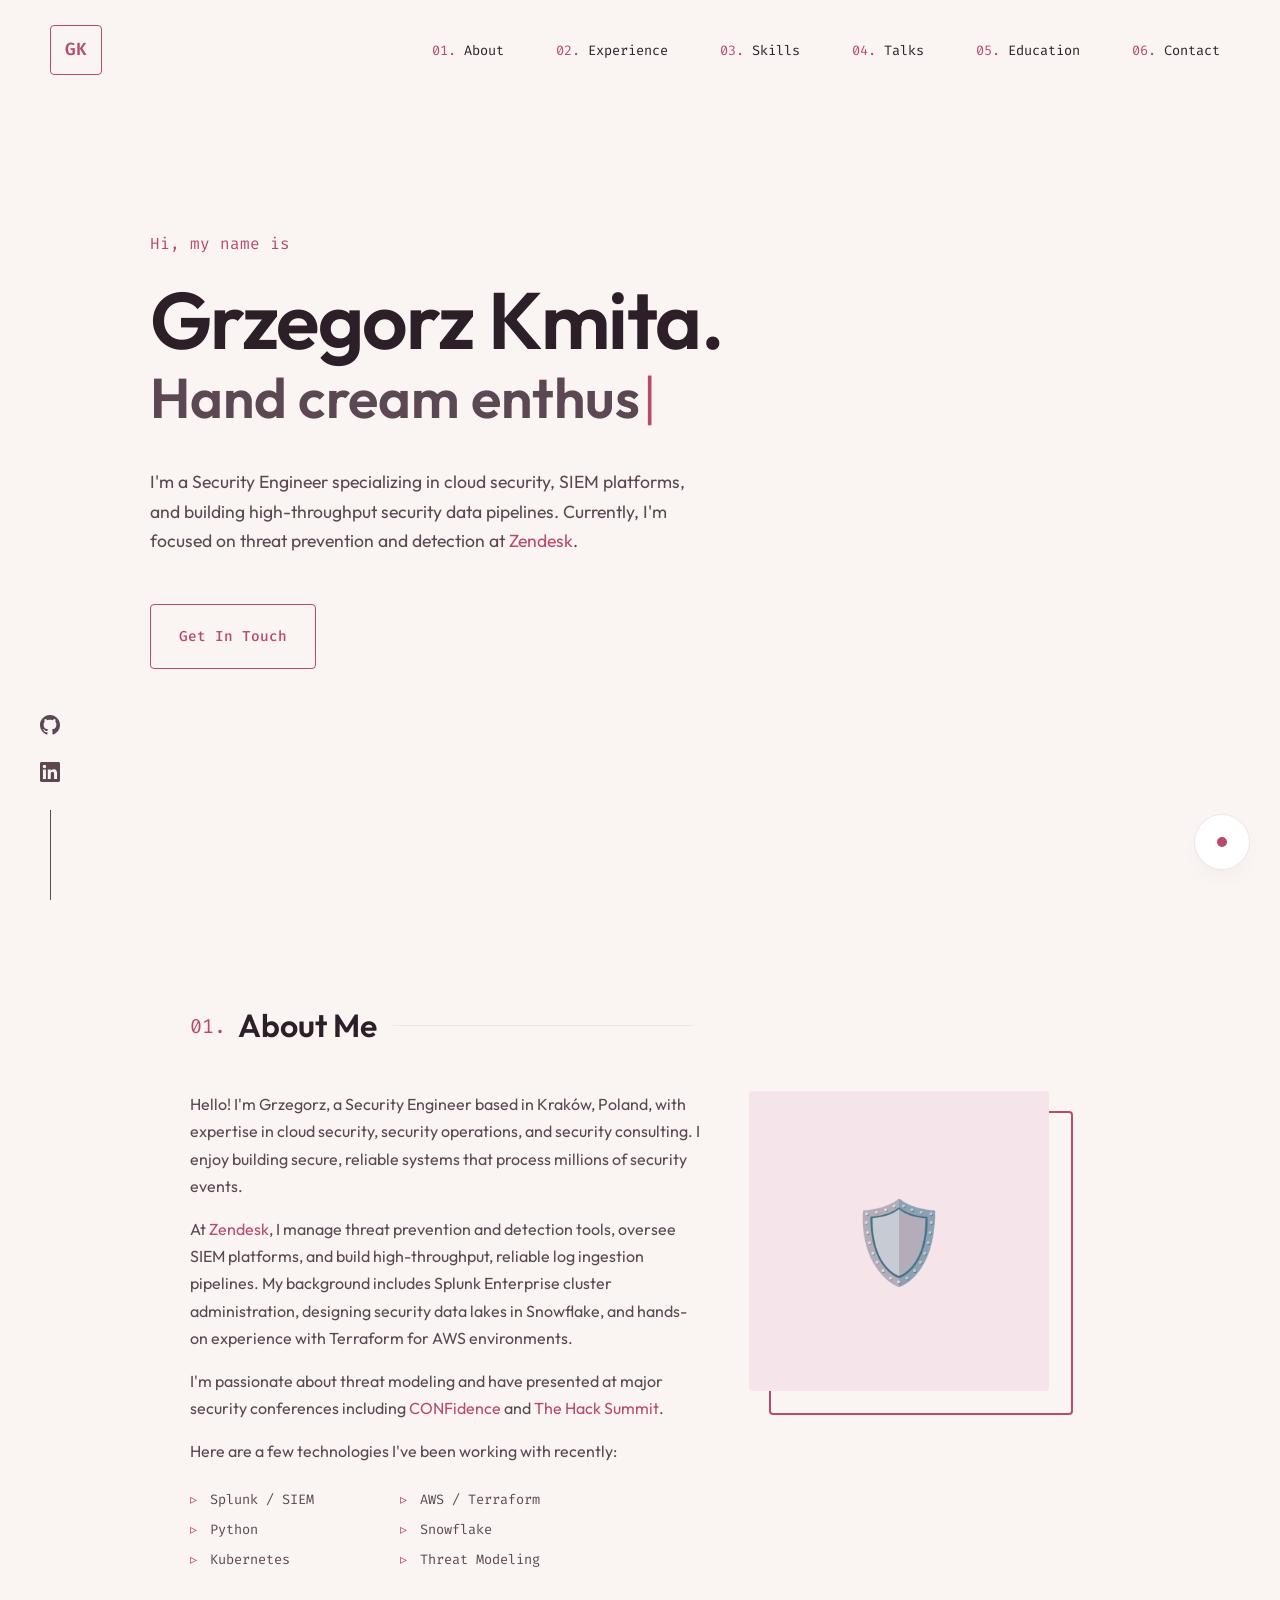
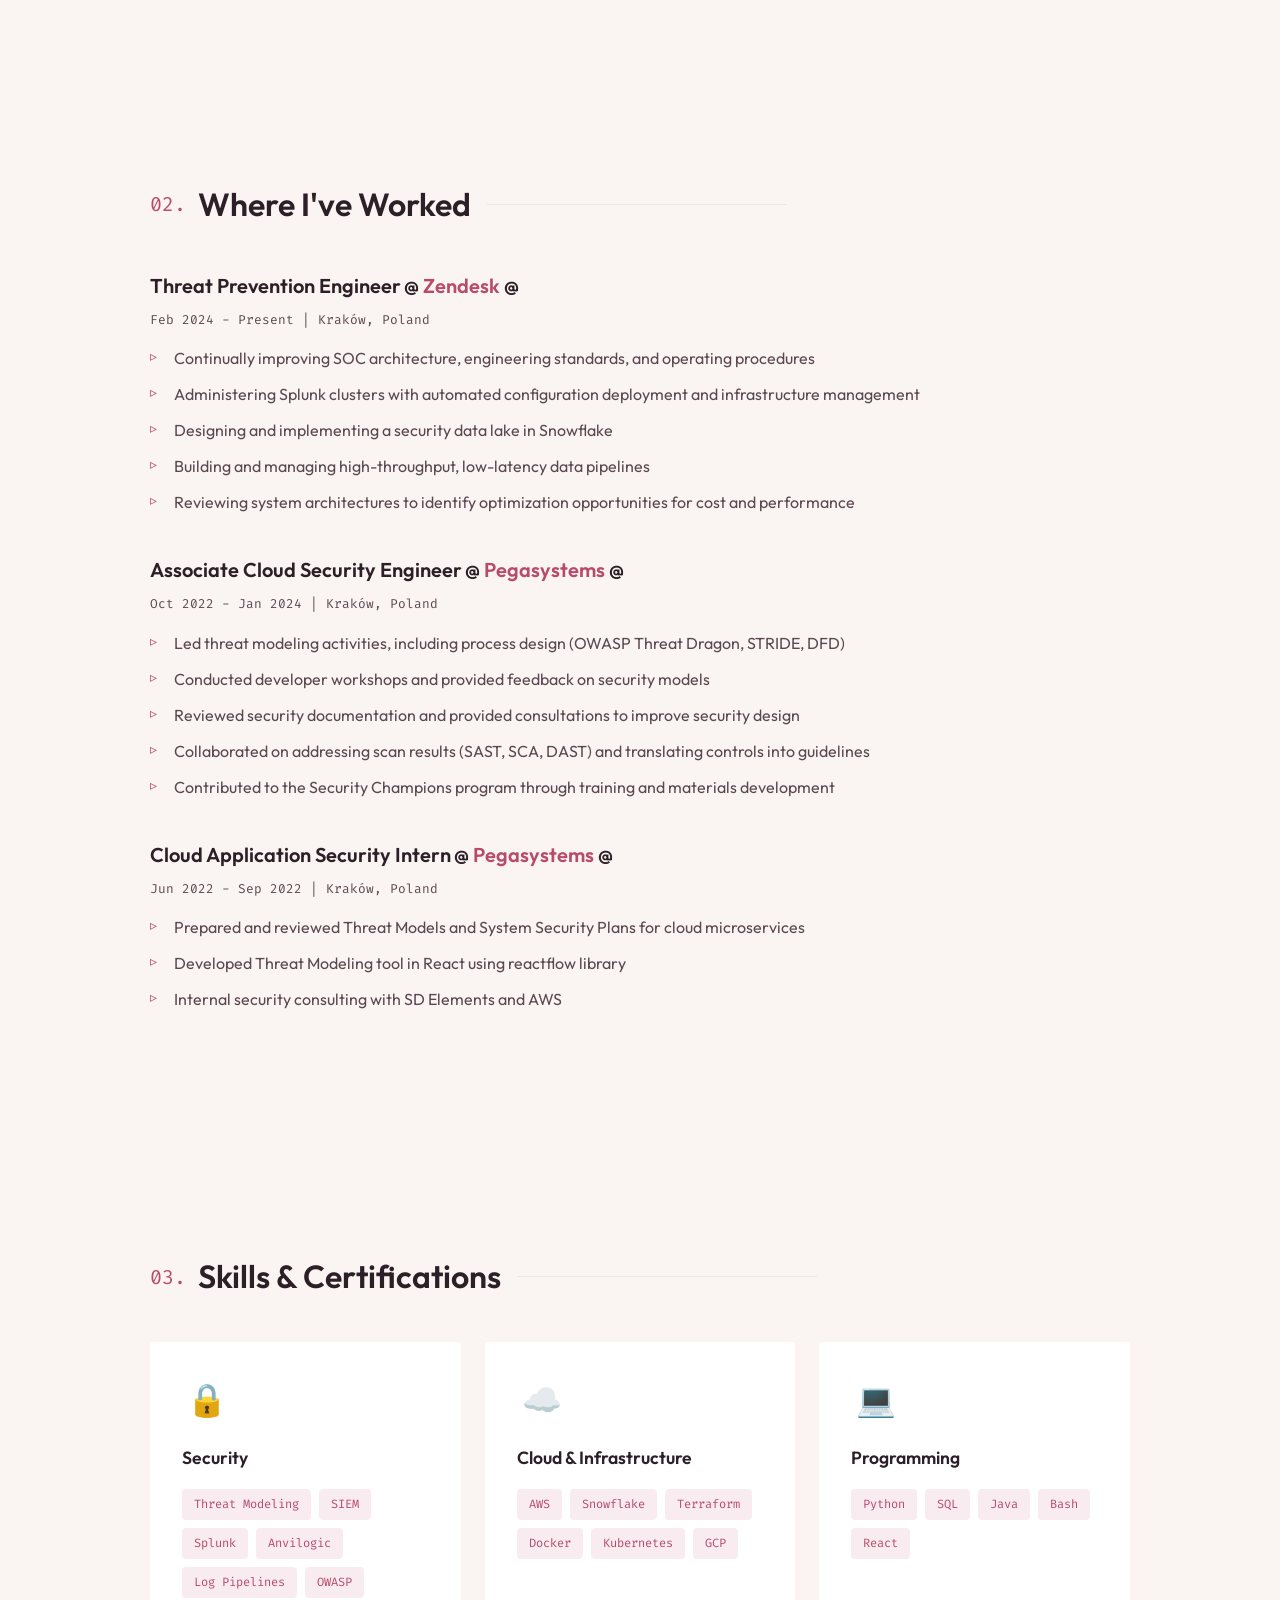
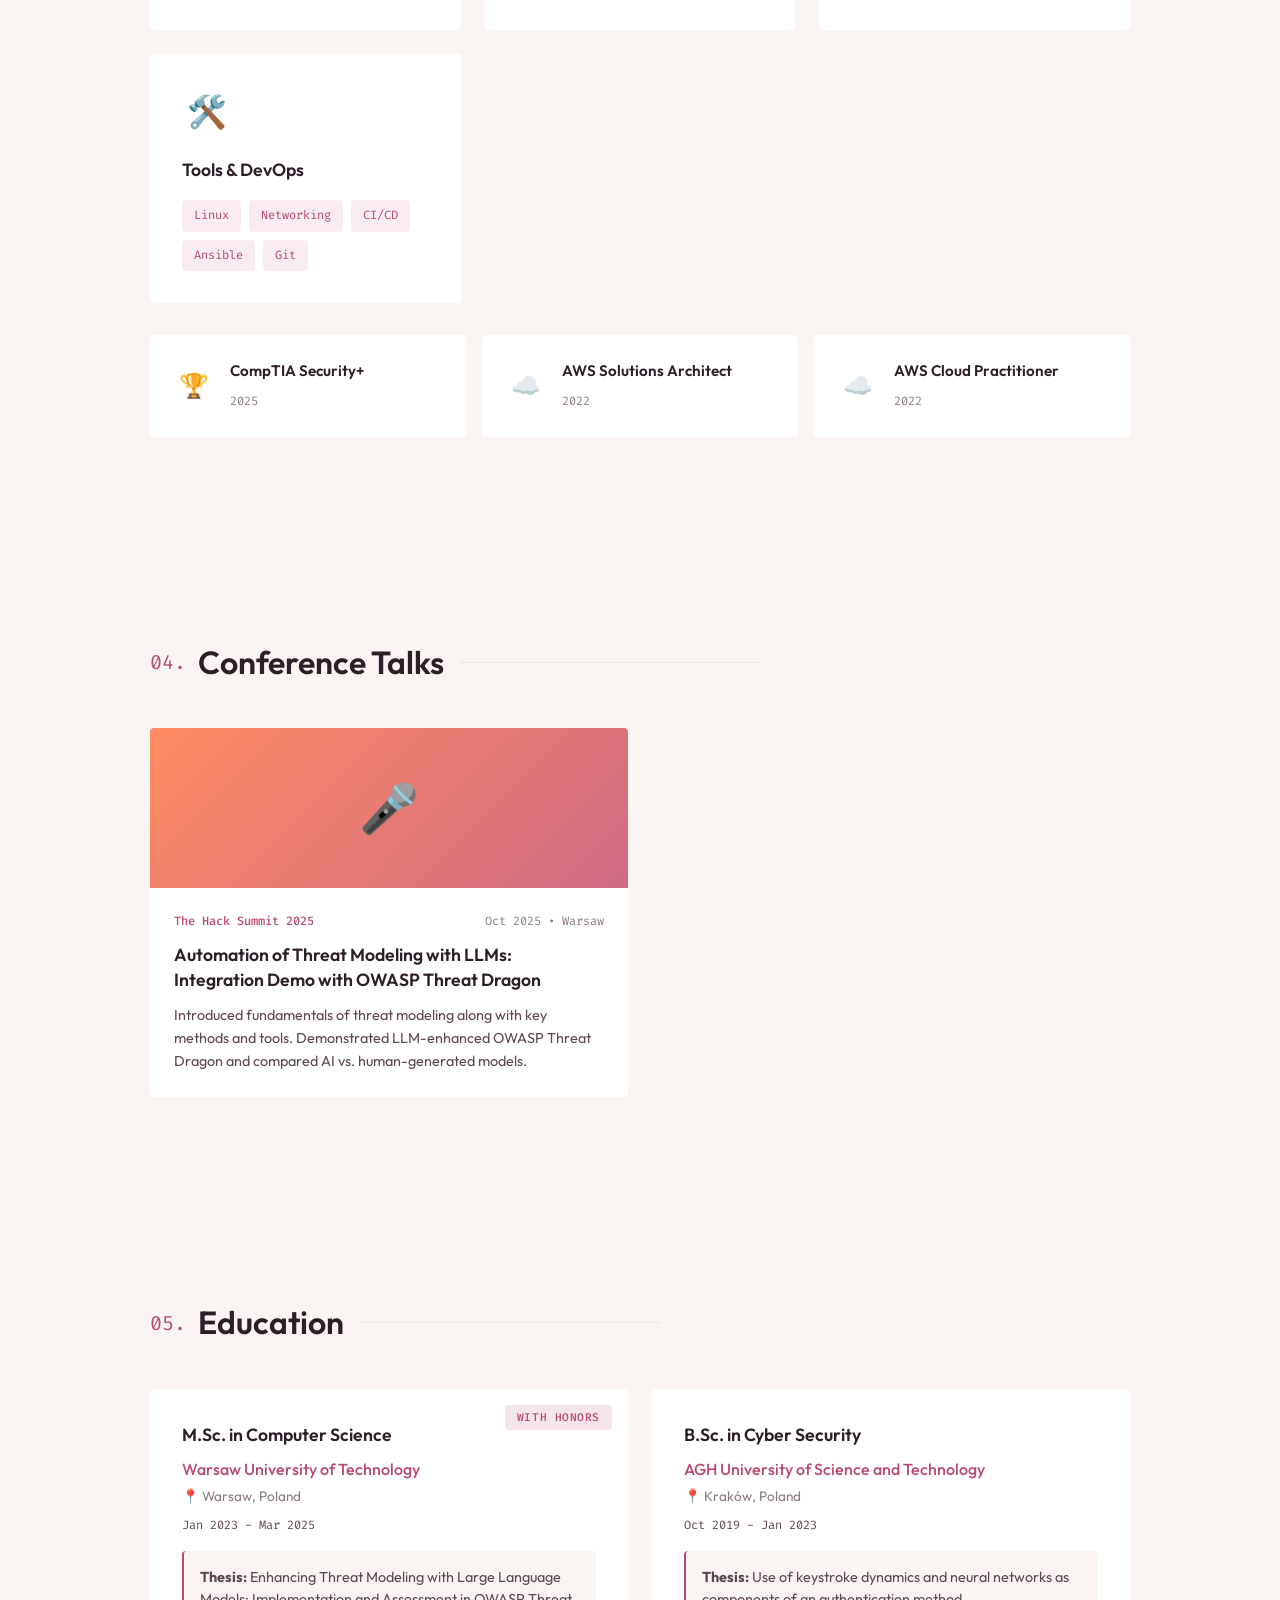
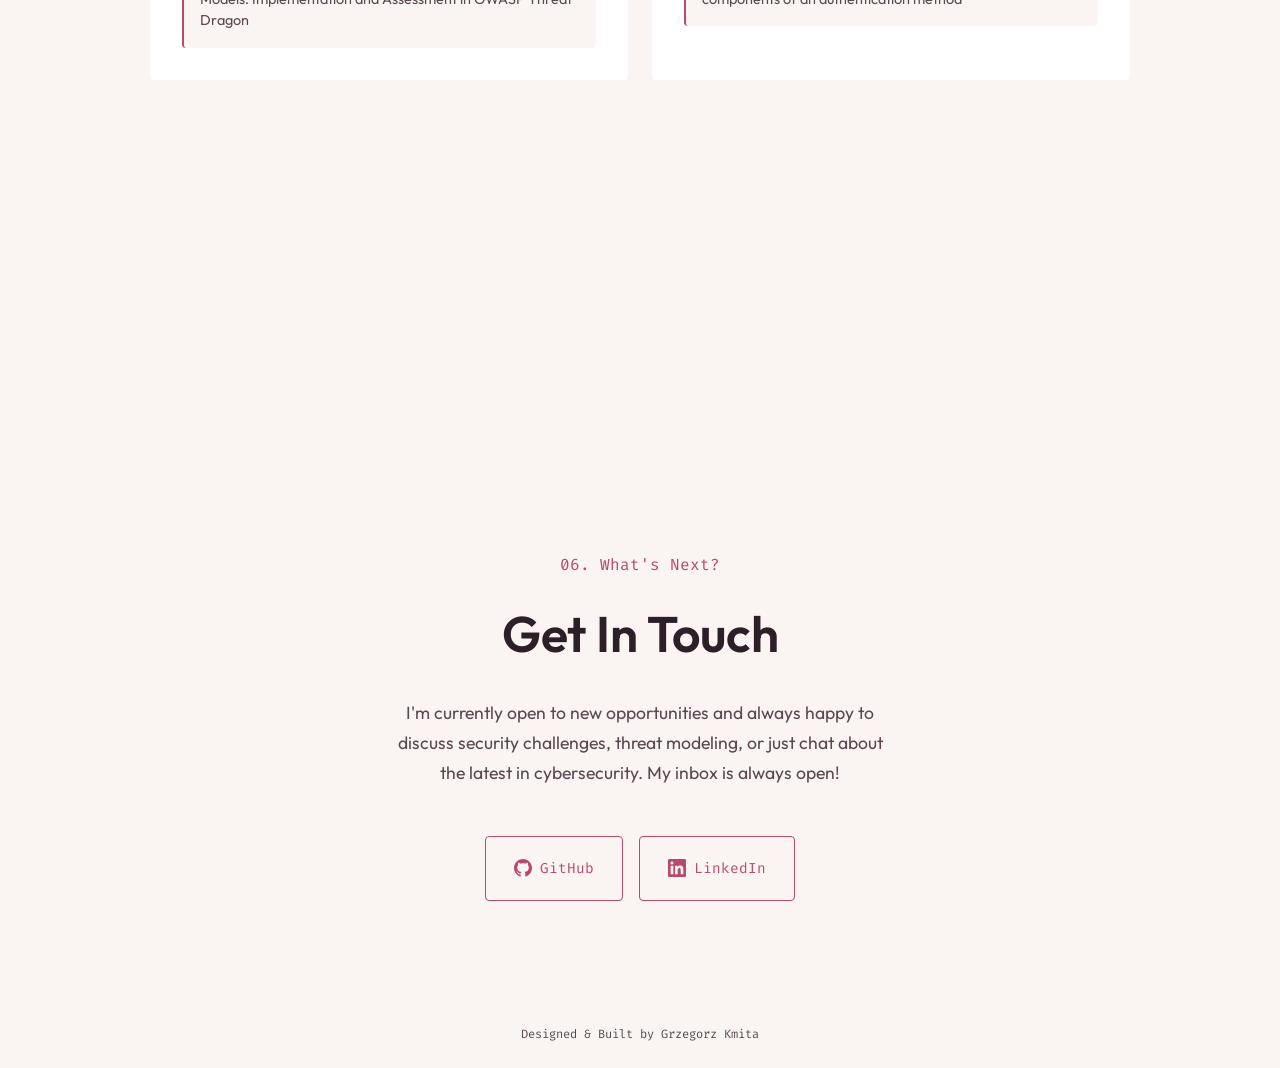
==== commit 75656603: "New theme" ====
--- a/index.html
+++ b/index.html
@@ -1,5 +1,5 @@
 <!DOCTYPE html>
-<html lang="en">
+<html lang="en" data-theme="dark">
 <head>
     <meta charset="UTF-8">
     <meta name="viewport" content="width=device-width, initial-scale=1.0">
@@ -17,19 +17,29 @@
     <!-- Fonts -->
     <link rel="preconnect" href="https://fonts.googleapis.com">
     <link rel="preconnect" href="https://fonts.gstatic.com" crossorigin>
-    <link href="https://fonts.googleapis.com/css2?family=Fira+Code:wght@400;500;600&family=Outfit:wght@300;400;500;600;700;800&display=swap" rel="stylesheet">
+    <link href="https://fonts.googleapis.com/css2?family=Fira+Code:wght@400;500;600&family=Outfit:wght@300;400;500;600;700&display=swap" rel="stylesheet">
     
     <!-- Styles -->
     <link rel="stylesheet" href="css/styles.css">
 </head>
 <body>
-    <div class="grid-bg"></div>
-    
-    <canvas class="matrix-bg" id="matrix"></canvas>
+    <!-- Social Sidebar -->
+    <div class="social-sidebar">
+        <a href="https://github.com/otisthescribe" target="_blank" aria-label="GitHub">
+            <svg viewBox="0 0 24 24">
+                <path d="M12 0c-6.626 0-12 5.373-12 12 0 5.302 3.438 9.8 8.207 11.387.599.111.793-.261.793-.577v-2.234c-3.338.726-4.033-1.416-4.033-1.416-.546-1.387-1.333-1.756-1.333-1.756-1.089-.745.083-.729.083-.729 1.205.084 1.839 1.237 1.839 1.237 1.07 1.834 2.807 1.304 3.492.997.107-.775.418-1.305.762-1.604-2.665-.305-5.467-1.334-5.467-5.931 0-1.311.469-2.381 1.236-3.221-.124-.303-.535-1.524.117-3.176 0 0 1.008-.322 3.301 1.23.957-.266 1.983-.399 3.003-.404 1.02.005 2.047.138 3.006.404 2.291-1.552 3.297-1.23 3.297-1.23.653 1.653.242 2.874.118 3.176.77.84 1.235 1.911 1.235 3.221 0 4.609-2.807 5.624-5.479 5.921.43.372.823 1.102.823 2.222v3.293c0 .319.192.694.801.576 4.765-1.589 8.199-6.086 8.199-11.386 0-6.627-5.373-12-12-12z"/>
+            </svg>
+        </a>
+        <a href="https://linkedin.com/in/grzegorzkmita5" target="_blank" aria-label="LinkedIn">
+            <svg viewBox="0 0 24 24">
+                <path d="M20.447 20.452h-3.554v-5.569c0-1.328-.027-3.037-1.852-3.037-1.853 0-2.136 1.445-2.136 2.939v5.667H9.351V9h3.414v1.561h.046c.477-.9 1.637-1.85 3.37-1.85 3.601 0 4.267 2.37 4.267 5.455v6.286zM5.337 7.433c-1.144 0-2.063-.926-2.063-2.065 0-1.138.92-2.063 2.063-2.063 1.14 0 2.064.925 2.064 2.063 0 1.139-.925 2.065-2.064 2.065zm1.782 13.019H3.555V9h3.564v11.452zM22.225 0H1.771C.792 0 0 .774 0 1.729v20.542C0 23.227.792 24 1.771 24h20.451C23.2 24 24 23.227 24 22.271V1.729C24 .774 23.2 0 22.222 0h.003z"/>
+            </svg>
+        </a>
+    </div>
 
     <nav id="navbar">
         <div class="nav-container">
-            <a href="#" class="nav-logo">gkmita</a>
+            <a href="#" class="nav-logo">GK</a>
             <ul class="nav-links">
                 <li><a href="#about">About</a></li>
                 <li><a href="#experience">Experience</a></li>
@@ -43,81 +53,62 @@
 
     <section class="hero">
         <div class="hero-content">
-            <div class="hero-badge">
-                <span class="dot"></span>
-                Available for opportunities
-            </div>
+            <p class="hero-badge">Hi, my name is</p>
             <h1>
-                Hi, I'm
-                <span class="name">Grzegorz Kmita</span>
+                <span class="name">Grzegorz Kmita.</span>
             </h1>
             <p class="hero-title">
-                <span class="typing">Threat Prevention Engineer</span>
+                <span class="typewriter" id="typewriter"></span><span class="cursor">|</span>
             </p>
             <p class="hero-description">
-                Security Engineer specializing in cloud security, SIEM platforms, and building 
-                high-throughput security data pipelines. Currently protecting Zendesk's infrastructure.
+                I'm a Security Engineer specializing in cloud security, SIEM platforms, and building 
+                high-throughput security data pipelines. Currently, I'm focused on threat prevention 
+                and detection at <a href="https://www.zendesk.com" target="_blank" style="color: var(--accent-primary);">Zendesk</a>.
             </p>
             <div class="hero-cta">
-                <a href="#contact" class="btn btn-primary">
-                    <svg width="20" height="20" viewBox="0 0 24 24" fill="none" stroke="currentColor" stroke-width="2">
-                        <path d="M4 4h16c1.1 0 2 .9 2 2v12c0 1.1-.9 2-2 2H4c-1.1 0-2-.9-2-2V6c0-1.1.9-2 2-2z"/>
-                        <polyline points="22,6 12,13 2,6"/>
-                    </svg>
-                    Get in Touch
-                </a>
-                <a href="https://github.com/otisthescribe" target="_blank" class="btn btn-secondary">
-                    <svg width="20" height="20" viewBox="0 0 24 24" fill="currentColor">
-                        <path d="M12 0c-6.626 0-12 5.373-12 12 0 5.302 3.438 9.8 8.207 11.387.599.111.793-.261.793-.577v-2.234c-3.338.726-4.033-1.416-4.033-1.416-.546-1.387-1.333-1.756-1.333-1.756-1.089-.745.083-.729.083-.729 1.205.084 1.839 1.237 1.839 1.237 1.07 1.834 2.807 1.304 3.492.997.107-.775.418-1.305.762-1.604-2.665-.305-5.467-1.334-5.467-5.931 0-1.311.469-2.381 1.236-3.221-.124-.303-.535-1.524.117-3.176 0 0 1.008-.322 3.301 1.23.957-.266 1.983-.399 3.003-.404 1.02.005 2.047.138 3.006.404 2.291-1.552 3.297-1.23 3.297-1.23.653 1.653.242 2.874.118 3.176.77.84 1.235 1.911 1.235 3.221 0 4.609-2.807 5.624-5.479 5.921.43.372.823 1.102.823 2.222v3.293c0 .319.192.694.801.576 4.765-1.589 8.199-6.086 8.199-11.386 0-6.627-5.373-12-12-12z"/>
-                    </svg>
-                    GitHub
-                </a>
-            </div>
-        </div>
-        <div class="scroll-indicator">
-            <svg viewBox="0 0 24 24" fill="none" stroke="currentColor" stroke-width="2">
-                <path d="M12 5v14M19 12l-7 7-7-7"/>
-            </svg>
+                <a href="#contact" class="btn btn-primary">Get In Touch</a>
+            </div>
         </div>
     </section>
 
     <section id="about">
         <div class="section-container">
+            <div class="section-header">
+                <h2 class="section-title">About Me</h2>
+            </div>
             <div class="about-grid reveal">
+                <div class="about-content">
+                    <p>
+                        Hello! I'm Grzegorz, a Security Engineer based in Kraków, Poland, with expertise 
+                        in cloud security, security operations, and security consulting. I enjoy building 
+                        secure, reliable systems that process millions of security events.
+                    </p>
+                    <p>
+                        At <a href="https://www.zendesk.com" target="_blank">Zendesk</a>, I manage threat 
+                        prevention and detection tools, oversee SIEM platforms, and build high-throughput, 
+                        reliable log ingestion pipelines. My background includes Splunk Enterprise cluster 
+                        administration, designing security data lakes in Snowflake, and hands-on experience 
+                        with Terraform for AWS environments.
+                    </p>
+                    <p>
+                        I'm passionate about threat modeling and have presented at major security conferences 
+                        including <a href="#talks">CONFidence</a> and <a href="#talks">The Hack Summit</a>.
+                    </p>
+                    <p>Here are a few technologies I've been working with recently:</p>
+                    <ul class="about-skills">
+                        <li>Splunk / SIEM</li>
+                        <li>AWS / Terraform</li>
+                        <li>Python</li>
+                        <li>Snowflake</li>
+                        <li>Kubernetes</li>
+                        <li>Threat Modeling</li>
+                    </ul>
+                </div>
                 <div class="about-image">
                     <div class="about-image-container">
                         <div class="about-image-inner">🛡️</div>
                     </div>
                 </div>
-                <div class="about-content">
-                    <span class="section-label">// About Me</span>
-                    <h3>Building Secure Systems,<br>One Pipeline at a Time</h3>
-                    <p>
-                        I'm a Security Engineer based in Kraków, Poland, with expertise in cloud security, 
-                        security operations, and security consulting. At Zendesk, I manage threat prevention 
-                        and detection tools, oversee SIEM platforms, and build high-throughput, reliable 
-                        log ingestion pipelines.
-                    </p>
-                    <p>
-                        My background includes Splunk Enterprise cluster administration, designing security 
-                        data lakes in Snowflake, and hands-on experience with Terraform for AWS environments. 
-                        I'm passionate about threat modeling and have presented at major security conferences.
-                    </p>
-                    <div class="about-stats">
-                        <div class="stat-item">
-                            <div class="stat-number">3+</div>
-                            <div class="stat-label">Years Experience</div>
-                        </div>
-                        <div class="stat-item">
-                            <div class="stat-number">3</div>
-                            <div class="stat-label">Certifications</div>
-                        </div>
-                        <div class="stat-item">
-                            <div class="stat-number">2</div>
-                            <div class="stat-label">Conference Talks</div>
-                        </div>
-                    </div>
-                </div>
             </div>
         </div>
     </section>
@@ -125,21 +116,20 @@
     <section id="experience">
         <div class="section-container">
             <div class="section-header">
-                <span class="section-label">// Career Path</span>
-                <h2 class="section-title">Work Experience</h2>
+                <h2 class="section-title">Where I've Worked</h2>
             </div>
             
             <div class="experience-timeline">
                 <div class="experience-item reveal">
                     <div class="experience-header">
                         <div>
-                            <div class="experience-company">Zendesk</div>
-                            <div class="experience-role">Threat Prevention Engineer</div>
+                            <span class="experience-role">Threat Prevention Engineer</span>
+                            <span class="experience-company"> @ <span class="experience-company-name">Zendesk</span></span>
                         </div>
-                        <div class="experience-meta">
-                            <span>📍 Kraków, Poland</span>
-                            <span>📅 Feb 2024 - Present</span>
-                        </div>
+                    </div>
+                    <div class="experience-meta">
+                        <span>Feb 2024 - Present</span>
+                        <span>Kraków, Poland</span>
                     </div>
                     <ul class="experience-description">
                         <li>Continually improving SOC architecture, engineering standards, and operating procedures</li>
@@ -147,20 +137,19 @@
                         <li>Designing and implementing a security data lake in Snowflake</li>
                         <li>Building and managing high-throughput, low-latency data pipelines</li>
                         <li>Reviewing system architectures to identify optimization opportunities for cost and performance</li>
-                        <li>Automating manual configuration processes to increase efficiency and reduce errors</li>
                     </ul>
                 </div>
 
                 <div class="experience-item reveal">
                     <div class="experience-header">
                         <div>
-                            <div class="experience-company">Pegasystems</div>
-                            <div class="experience-role">Associate Cloud Security Engineer</div>
+                            <span class="experience-role">Associate Cloud Security Engineer</span>
+                            <span class="experience-company"> @ <span class="experience-company-name">Pegasystems</span></span>
                         </div>
-                        <div class="experience-meta">
-                            <span>📍 Kraków, Poland</span>
-                            <span>📅 Oct 2022 - Jan 2024</span>
-                        </div>
+                    </div>
+                    <div class="experience-meta">
+                        <span>Oct 2022 - Jan 2024</span>
+                        <span>Kraków, Poland</span>
                     </div>
                     <ul class="experience-description">
                         <li>Led threat modeling activities, including process design (OWASP Threat Dragon, STRIDE, DFD)</li>
@@ -174,13 +163,13 @@
                 <div class="experience-item reveal">
                     <div class="experience-header">
                         <div>
-                            <div class="experience-company">Pegasystems</div>
-                            <div class="experience-role">Cloud Application Security Intern</div>
+                            <span class="experience-role">Cloud Application Security Intern</span>
+                            <span class="experience-company"> @ <span class="experience-company-name">Pegasystems</span></span>
                         </div>
-                        <div class="experience-meta">
-                            <span>📍 Kraków, Poland</span>
-                            <span>📅 Jun 2022 - Sep 2022</span>
-                        </div>
+                    </div>
+                    <div class="experience-meta">
+                        <span>Jun 2022 - Sep 2022</span>
+                        <span>Kraków, Poland</span>
                     </div>
                     <ul class="experience-description">
                         <li>Prepared and reviewed Threat Models and System Security Plans for cloud microservices</li>
@@ -195,8 +184,7 @@
     <section id="skills">
         <div class="section-container">
             <div class="section-header">
-                <span class="section-label">// Tech Stack</span>
-                <h2 class="section-title">Skills & Expertise</h2>
+                <h2 class="section-title">Skills & Certifications</h2>
             </div>
             
             <div class="skills-grid">
@@ -209,7 +197,6 @@
                         <span class="skill-tag">Splunk</span>
                         <span class="skill-tag">Anvilogic</span>
                         <span class="skill-tag">Log Pipelines</span>
-                        <span class="skill-tag">SD Elements</span>
                         <span class="skill-tag">OWASP</span>
                     </div>
                 </div>
@@ -234,7 +221,6 @@
                         <span class="skill-tag">Python</span>
                         <span class="skill-tag">SQL</span>
                         <span class="skill-tag">Java</span>
-                        <span class="skill-tag">C</span>
                         <span class="skill-tag">Bash</span>
                         <span class="skill-tag">React</span>
                     </div>
@@ -276,37 +262,12 @@
                     </div>
                 </div>
             </div>
-
-            <div class="terminal reveal">
-                <div class="terminal-header">
-                    <div class="terminal-dot red"></div>
-                    <div class="terminal-dot yellow"></div>
-                    <div class="terminal-dot green"></div>
-                </div>
-                <div class="terminal-body">
-                    <div class="terminal-line">
-                        <span class="terminal-prompt">gkmita@security:~$</span>
-                        <span class="terminal-command"> whoami</span>
-                    </div>
-                    <div class="terminal-line">
-                        <span class="terminal-output">Threat Prevention Engineer @ Zendesk</span>
-                    </div>
-                    <div class="terminal-line">
-                        <span class="terminal-prompt">gkmita@security:~$</span>
-                        <span class="terminal-command"> cat /etc/skills | grep -i "security"</span>
-                    </div>
-                    <div class="terminal-line">
-                        <span class="terminal-output">SIEM, Splunk, Threat Modeling, Cloud Security, Data Pipelines</span>
-                    </div>
-                </div>
-            </div>
         </div>
     </section>
 
     <section id="talks">
         <div class="section-container">
             <div class="section-header">
-                <span class="section-label">// Public Speaking</span>
                 <h2 class="section-title">Conference Talks</h2>
             </div>
             
@@ -347,7 +308,6 @@
     <section id="education">
         <div class="section-container">
             <div class="section-header">
-                <span class="section-label">// Academic Background</span>
                 <h2 class="section-title">Education</h2>
             </div>
             
@@ -390,25 +350,27 @@
 
     <section id="contact">
         <div class="section-container">
+            <div class="section-header">
+                <span class="section-label">06. What's Next?</span>
+                <h2 class="section-title">Get In Touch</h2>
+            </div>
             <div class="contact-section reveal">
-                <span class="section-label">// Let's Connect</span>
-                <h2>Get In Touch</h2>
                 <p>
-                    I'm always open to discussing new opportunities, security challenges, 
-                    or just having a chat about the latest in cybersecurity.
+                    I'm currently open to new opportunities and always happy to discuss security challenges, 
+                    threat modeling, or just chat about the latest in cybersecurity. My inbox is always open!
                 </p>
                 <div class="contact-links">
                     <a href="https://github.com/otisthescribe" target="_blank" class="contact-link">
                         <svg viewBox="0 0 24 24">
                             <path d="M12 0c-6.626 0-12 5.373-12 12 0 5.302 3.438 9.8 8.207 11.387.599.111.793-.261.793-.577v-2.234c-3.338.726-4.033-1.416-4.033-1.416-.546-1.387-1.333-1.756-1.333-1.756-1.089-.745.083-.729.083-.729 1.205.084 1.839 1.237 1.839 1.237 1.07 1.834 2.807 1.304 3.492.997.107-.775.418-1.305.762-1.604-2.665-.305-5.467-1.334-5.467-5.931 0-1.311.469-2.381 1.236-3.221-.124-.303-.535-1.524.117-3.176 0 0 1.008-.322 3.301 1.23.957-.266 1.983-.399 3.003-.404 1.02.005 2.047.138 3.006.404 2.291-1.552 3.297-1.23 3.297-1.23.653 1.653.242 2.874.118 3.176.77.84 1.235 1.911 1.235 3.221 0 4.609-2.807 5.624-5.479 5.921.43.372.823 1.102.823 2.222v3.293c0 .319.192.694.801.576 4.765-1.589 8.199-6.086 8.199-11.386 0-6.627-5.373-12-12-12z"/>
                         </svg>
-                        otisthescribe
+                        GitHub
                     </a>
                     <a href="https://linkedin.com/in/grzegorzkmita5" target="_blank" class="contact-link">
                         <svg viewBox="0 0 24 24">
                             <path d="M20.447 20.452h-3.554v-5.569c0-1.328-.027-3.037-1.852-3.037-1.853 0-2.136 1.445-2.136 2.939v5.667H9.351V9h3.414v1.561h.046c.477-.9 1.637-1.85 3.37-1.85 3.601 0 4.267 2.37 4.267 5.455v6.286zM5.337 7.433c-1.144 0-2.063-.926-2.063-2.065 0-1.138.92-2.063 2.063-2.063 1.14 0 2.064.925 2.064 2.063 0 1.139-.925 2.065-2.064 2.065zm1.782 13.019H3.555V9h3.564v11.452zM22.225 0H1.771C.792 0 0 .774 0 1.729v20.542C0 23.227.792 24 1.771 24h20.451C23.2 24 24 23.227 24 22.271V1.729C24 .774 23.2 0 22.222 0h.003z"/>
                         </svg>
-                        grzegorzkmita5
+                        LinkedIn
                     </a>
                 </div>
             </div>
@@ -417,12 +379,20 @@
 
     <footer>
         <p>
-            Designed & Built with <span class="heart">♥</span> by Grzegorz Kmita
-        </p>
-        <p style="margin-top: 0.5rem; font-size: 0.8rem;">
-            © 2026 All rights reserved
+            Designed & Built by Grzegorz Kmita
         </p>
     </footer>
+
+    <!-- Theme Toggle Button -->
+    <button class="theme-toggle" id="theme-toggle" aria-label="Toggle theme">
+        <svg class="sun-icon" viewBox="0 0 24 24" xmlns="http://www.w3.org/2000/svg">
+            <circle cx="12" cy="12" r="5"/>
+            <path d="M12 1v2M12 21v2M4.22 4.22l1.42 1.42M18.36 18.36l1.42 1.42M1 12h2M21 12h2M4.22 19.78l1.42-1.42M18.36 5.64l1.42-1.42"/>
+        </svg>
+        <svg class="moon-icon" viewBox="0 0 24 24" xmlns="http://www.w3.org/2000/svg">
+            <path d="M21 12.79A9 9 0 1 1 11.21 3 7 7 0 0 0 21 12.79z"/>
+        </svg>
+    </button>
 
     <!-- Scripts -->
     <script src="js/main.js"></script>
--- a/css/styles.css
+++ b/css/styles.css
@@ -1,18 +1,80 @@
+/*
+ * Brand Colors - Warm Sunset Palette
+ * Tangerine Dream: #faa275
+ * Coral Glow: #ff8c61
+ * Blush Rose: #ce6a85
+ * Berry Blush: #985277
+ * Mauve Shadow: #5c374c
+ */
+
+/* ========================================
+   THEME VARIABLES
+   ======================================== */
+
 :root {
-    --bg-dark: #0a0e17;
-    --bg-card: #111827;
-    --bg-card-hover: #1a2332;
-    --accent-cyan: #00f5d4;
-    --accent-purple: #9b5de5;
-    --accent-pink: #f15bb5;
-    --accent-orange: #ff6b35;
-    --text-primary: #f8fafc;
-    --text-secondary: #94a3b8;
-    --text-muted: #64748b;
-    --border: #1e293b;
-    --glow-cyan: 0 0 20px rgba(0, 245, 212, 0.3);
-    --glow-purple: 0 0 20px rgba(155, 93, 229, 0.3);
-}
+    /* Core palette - shared */
+    --tangerine-dream: #faa275;
+    --coral-glow: #ff8c61;
+    --blush-rose: #ce6a85;
+    --berry-blush: #985277;
+    --mauve-shadow: #5c374c;
+    
+    /* Typography */
+    --font-mono: 'Fira Code', 'SF Mono', 'Roboto Mono', monospace;
+    --font-sans: 'Outfit', 'Calibre', 'Inter', -apple-system, sans-serif;
+    
+    /* Effects */
+    --transition: all 0.25s cubic-bezier(0.645, 0.045, 0.355, 1);
+    --transition-theme: all 0.4s cubic-bezier(0.645, 0.045, 0.355, 1);
+    
+    /* Gradients - shared */
+    --gradient-primary: linear-gradient(135deg, #faa275, #ff8c61, #ce6a85);
+    --gradient-accent: linear-gradient(135deg, #ff8c61, #ce6a85);
+}
+
+/* Dark Theme (Night Mode - Default) */
+[data-theme="dark"] {
+    --bg-primary: #1a0f14;
+    --bg-secondary: #2a1a22;
+    --bg-tertiary: #3d2633;
+    --accent-primary: #ff8c61;
+    --accent-secondary: #faa275;
+    --accent-tertiary: #ce6a85;
+    --text-heading: #fef0ec;
+    --text-primary: #e8c8c0;
+    --text-secondary: #c9a099;
+    --text-muted: #8a6b6b;
+    --border: rgba(255, 140, 97, 0.15);
+    --border-hover: rgba(255, 140, 97, 0.4);
+    --shadow-nav: 0 10px 30px -10px rgba(26, 15, 20, 0.7);
+    --shadow-card: 0 10px 30px -15px rgba(0, 0, 0, 0.3);
+    --glow: 0 0 20px rgba(255, 140, 97, 0.3);
+    --icon-filter: none;
+}
+
+/* Light Theme (Day Mode) */
+[data-theme="light"] {
+    --bg-primary: #faf5f2;
+    --bg-secondary: #ffffff;
+    --bg-tertiary: #f0e6e0;
+    --accent-primary: #b84a6b;
+    --accent-secondary: #8a3d5c;
+    --accent-tertiary: #5c374c;
+    --text-heading: #2d1f28;
+    --text-primary: #3d2a35;
+    --text-secondary: #5c4852;
+    --text-muted: #8a7a82;
+    --border: rgba(152, 82, 119, 0.15);
+    --border-hover: rgba(152, 82, 119, 0.4);
+    --shadow-nav: 0 10px 30px -10px rgba(45, 31, 40, 0.08);
+    --shadow-card: 0 10px 30px -15px rgba(45, 31, 40, 0.12);
+    --glow: 0 0 20px rgba(184, 74, 107, 0.15);
+    --icon-filter: none;
+}
+
+/* ========================================
+   BASE STYLES
+   ======================================== */
 
 * {
     margin: 0;
@@ -25,61 +87,128 @@
 }
 
 body {
-    font-family: 'Outfit', sans-serif;
-    background: var(--bg-dark);
+    font-family: var(--font-sans);
+    background: var(--bg-primary);
     color: var(--text-primary);
     line-height: 1.6;
     overflow-x: hidden;
-}
-
-/* Matrix Rain Background */
-.matrix-bg {
+    counter-reset: section;
+    transition: var(--transition-theme);
+}
+
+/* Selection */
+::selection {
+    background: rgba(206, 106, 133, 0.25);
+    color: var(--accent-primary);
+}
+
+/* Scrollbar */
+::-webkit-scrollbar {
+    width: 10px;
+}
+
+::-webkit-scrollbar-track {
+    background: var(--bg-primary);
+}
+
+::-webkit-scrollbar-thumb {
+    background: var(--bg-tertiary);
+    border-radius: 5px;
+}
+
+::-webkit-scrollbar-thumb:hover {
+    background: var(--berry-blush);
+}
+
+/* Hide old background elements */
+.dotted-bg,
+.ambient-bg,
+.orb,
+.grid-bg {
+    display: none;
+}
+
+/* ========================================
+   THEME TOGGLE BUTTON
+   ======================================== */
+
+.theme-toggle {
     position: fixed;
-    top: 0;
-    left: 0;
-    width: 100%;
-    height: 100%;
-    pointer-events: none;
-    z-index: 0;
-    opacity: 0.03;
-}
-
-/* Animated Grid Background */
-.grid-bg {
-    position: fixed;
-    top: 0;
-    left: 0;
-    width: 100%;
-    height: 100%;
-    background-image: 
-        linear-gradient(rgba(0, 245, 212, 0.03) 1px, transparent 1px),
-        linear-gradient(90deg, rgba(0, 245, 212, 0.03) 1px, transparent 1px);
-    background-size: 50px 50px;
-    pointer-events: none;
-    z-index: 0;
-}
-
-/* Navigation */
+    bottom: 30px;
+    right: 30px;
+    width: 56px;
+    height: 56px;
+    border-radius: 50%;
+    background: var(--bg-secondary);
+    border: 1px solid var(--border);
+    cursor: pointer;
+    z-index: 1001;
+    display: flex;
+    align-items: center;
+    justify-content: center;
+    transition: var(--transition);
+    box-shadow: var(--shadow-card);
+}
+
+.theme-toggle:hover {
+    transform: scale(1.1);
+    border-color: var(--accent-primary);
+    box-shadow: var(--glow);
+}
+
+.theme-toggle svg {
+    width: 24px;
+    height: 24px;
+    transition: var(--transition);
+}
+
+.theme-toggle .sun-icon {
+    fill: var(--accent-primary);
+    display: none;
+}
+
+.theme-toggle .moon-icon {
+    fill: var(--accent-primary);
+    display: block;
+}
+
+[data-theme="light"] .theme-toggle .sun-icon {
+    display: block;
+}
+
+[data-theme="light"] .theme-toggle .moon-icon {
+    display: none;
+}
+
+/* ========================================
+   NAVIGATION
+   ======================================== */
+
 nav {
     position: fixed;
     top: 0;
     left: 0;
     right: 0;
     z-index: 1000;
-    padding: 1rem 2rem;
-    background: rgba(10, 14, 23, 0.8);
-    backdrop-filter: blur(20px);
-    border-bottom: 1px solid var(--border);
-    transition: all 0.3s ease;
+    padding: 0 50px;
+    height: 100px;
+    display: flex;
+    align-items: center;
+    background: transparent;
+    transition: var(--transition);
 }
 
 nav.scrolled {
-    padding: 0.75rem 2rem;
-    background: rgba(10, 14, 23, 0.95);
+    height: 70px;
+    background: color-mix(in srgb, var(--bg-primary) 90%, transparent);
+    backdrop-filter: blur(10px);
+    -webkit-backdrop-filter: blur(10px);
+    box-shadow: var(--shadow-nav);
 }
 
 .nav-container {
-    max-width: 1400px;
+    width: 100%;
+    max-width: 1600px;
     margin: 0 auto;
     display: flex;
     justify-content: space-between;
@@ -87,225 +216,262 @@
 }
 
 .nav-logo {
-    font-family: 'Fira Code', monospace;
-    font-size: 1.25rem;
+    font-family: var(--font-mono);
+    font-size: 1.1rem;
     font-weight: 600;
-    color: var(--accent-cyan);
+    color: var(--accent-primary);
     text-decoration: none;
     display: flex;
     align-items: center;
-    gap: 0.5rem;
+    gap: 0;
+    transition: var(--transition);
+    padding: 10px 14px;
+    border: 1px solid var(--accent-primary);
+    border-radius: 4px;
+}
+
+.nav-logo:hover {
+    background: color-mix(in srgb, var(--accent-primary) 10%, transparent);
+    box-shadow: var(--glow);
 }
 
 .nav-logo::before {
-    content: '>';
-    animation: blink 1s infinite;
-}
-
-@keyframes blink {
-    0%, 50% { opacity: 1; }
-    51%, 100% { opacity: 0; }
+    display: none;
 }
 
 .nav-links {
     display: flex;
     gap: 2rem;
     list-style: none;
+    align-items: center;
+}
+
+.nav-links li {
+    counter-increment: nav-item;
 }
 
 .nav-links a {
+    color: var(--text-heading);
+    text-decoration: none;
+    font-family: var(--font-mono);
+    font-size: 0.85rem;
+    transition: var(--transition);
+    padding: 10px;
+}
+
+.nav-links a::before {
+    content: "0" counter(nav-item) ". ";
+    color: var(--accent-primary);
+}
+
+.nav-links a:hover {
+    color: var(--accent-primary);
+}
+
+
+/* ========================================
+   SOCIAL SIDEBAR
+   ======================================== */
+
+.social-sidebar {
+    position: fixed;
+    bottom: 0;
+    left: 40px;
+    display: flex;
+    flex-direction: column;
+    align-items: center;
+    gap: 1.25rem;
+    z-index: 100;
+}
+
+.social-sidebar::after {
+    content: '';
+    width: 1px;
+    height: 90px;
+    background: var(--text-secondary);
+}
+
+.social-sidebar a {
     color: var(--text-secondary);
+    transition: var(--transition);
+}
+
+.social-sidebar a:hover {
+    color: var(--accent-primary);
+    transform: translateY(-3px);
+}
+
+.social-sidebar svg {
+    width: 20px;
+    height: 20px;
+    fill: currentColor;
+}
+
+/* ========================================
+   HERO SECTION
+   ======================================== */
+
+.hero {
+    min-height: 100vh;
+    display: flex;
+    align-items: center;
+    justify-content: flex-start;
+    position: relative;
+    padding: 0 150px;
+}
+
+.hero-content {
+    max-width: 1000px;
+    text-align: left;
+    z-index: 1;
+}
+
+.hero-badge {
+    display: inline-block;
+    font-family: var(--font-mono);
+    font-size: 1rem;
+    color: var(--accent-primary);
+    margin-bottom: 1.25rem;
+    animation: fadeInUp 0.5s ease 0.1s backwards;
+}
+
+.hero-badge .dot {
+    display: none;
+}
+
+.hero h1 {
+    font-size: clamp(40px, 8vw, 80px);
+    font-weight: 600;
+    line-height: 1.1;
+    margin-bottom: 0;
+    letter-spacing: -0.02em;
+    color: var(--text-heading);
+    animation: fadeInUp 0.5s ease 0.2s backwards;
+}
+
+.hero h1 .name {
+    display: block;
+    color: var(--text-heading);
+    background: none;
+    -webkit-background-clip: unset;
+    -webkit-text-fill-color: unset;
+    background-clip: unset;
+}
+
+.hero-title {
+    font-size: clamp(32px, 6vw, 56px);
+    font-weight: 600;
+    color: var(--text-secondary);
+    margin-bottom: 1.5rem;
+    line-height: 1.2;
+    animation: fadeInUp 0.5s ease 0.3s backwards;
+    min-height: 1.4em;
+}
+
+.hero-title .typewriter {
+    color: var(--text-secondary);
+    font-family: var(--font-sans);
+    font-weight: 600;
+}
+
+.hero-title .cursor {
+    color: var(--accent-primary);
+    font-weight: 300;
+    animation: blink 1s step-end infinite;
+    margin-left: 2px;
+}
+
+@keyframes blink {
+    0%, 100% { opacity: 1; }
+    50% { opacity: 0; }
+}
+
+.hero-description {
+    font-size: 1.1rem;
+    color: var(--text-secondary);
+    max-width: 540px;
+    margin: 0 0 3rem 0;
+    line-height: 1.7;
+    animation: fadeInUp 0.5s ease 0.4s backwards;
+}
+
+.hero-description a {
+    color: var(--accent-primary);
     text-decoration: none;
-    font-size: 0.95rem;
-    font-weight: 500;
-    transition: all 0.3s ease;
-    position: relative;
-}
-
-.nav-links a::after {
+    position: relative;
+}
+
+.hero-description a::after {
     content: '';
     position: absolute;
-    bottom: -4px;
+    bottom: 0;
     left: 0;
-    width: 0;
-    height: 2px;
-    background: var(--accent-cyan);
-    transition: width 0.3s ease;
-}
-
-.nav-links a:hover {
-    color: var(--accent-cyan);
-}
-
-.nav-links a:hover::after {
     width: 100%;
-}
-
-/* Hero Section */
-.hero {
-    min-height: 100vh;
-    display: flex;
-    align-items: center;
-    justify-content: center;
-    position: relative;
-    padding: 6rem 2rem 4rem;
-}
-
-.hero-content {
-    max-width: 900px;
-    text-align: center;
-    z-index: 1;
-}
-
-.hero-badge {
+    height: 1px;
+    background: var(--accent-primary);
+    transform: scaleX(0);
+    transform-origin: right;
+    transition: var(--transition);
+}
+
+.hero-description a:hover::after {
+    transform: scaleX(1);
+    transform-origin: left;
+}
+
+.hero-cta {
+    display: flex;
+    gap: 1rem;
+    justify-content: flex-start;
+    flex-wrap: wrap;
+    animation: fadeInUp 0.5s ease 0.5s backwards;
+}
+
+.btn {
+    padding: 1.25rem 1.75rem;
+    border-radius: 4px;
+    font-family: var(--font-mono);
+    font-size: 0.9rem;
+    font-weight: 500;
+    text-decoration: none;
+    transition: var(--transition);
+    cursor: pointer;
+    border: 1px solid var(--accent-primary);
     display: inline-flex;
     align-items: center;
     gap: 0.5rem;
-    padding: 0.5rem 1rem;
-    background: rgba(0, 245, 212, 0.1);
-    border: 1px solid rgba(0, 245, 212, 0.3);
-    border-radius: 50px;
-    font-family: 'Fira Code', monospace;
-    font-size: 0.85rem;
-    color: var(--accent-cyan);
-    margin-bottom: 2rem;
-    animation: fadeInUp 0.8s ease;
-}
-
-.hero-badge .dot {
-    width: 8px;
-    height: 8px;
-    background: var(--accent-cyan);
-    border-radius: 50%;
-    animation: pulse 2s infinite;
-}
-
-@keyframes pulse {
-    0%, 100% { opacity: 1; transform: scale(1); }
-    50% { opacity: 0.5; transform: scale(1.2); }
-}
-
-.hero h1 {
-    font-size: clamp(2.5rem, 8vw, 5rem);
-    font-weight: 800;
-    line-height: 1.1;
-    margin-bottom: 1.5rem;
-    animation: fadeInUp 0.8s ease 0.2s backwards;
-}
-
-.hero h1 .name {
-    display: block;
-    background: linear-gradient(135deg, var(--accent-cyan), var(--accent-purple));
-    -webkit-background-clip: text;
-    -webkit-text-fill-color: transparent;
-    background-clip: text;
-}
-
-.hero-title {
-    font-size: 1.5rem;
-    color: var(--text-secondary);
-    margin-bottom: 2rem;
-    font-weight: 400;
-    animation: fadeInUp 0.8s ease 0.4s backwards;
-}
-
-.hero-title .typing {
-    color: var(--accent-cyan);
-    font-family: 'Fira Code', monospace;
-    border-right: 2px solid var(--accent-cyan);
-    animation: typing 3s steps(30) infinite, blink-caret 0.75s step-end infinite;
-    overflow: hidden;
-    white-space: nowrap;
-    display: inline-block;
-}
-
-@keyframes typing {
-    0%, 100% { width: 0; }
-    30%, 70% { width: 100%; }
-}
-
-@keyframes blink-caret {
-    from, to { border-color: transparent; }
-    50% { border-color: var(--accent-cyan); }
-}
-
-.hero-description {
-    font-size: 1.1rem;
-    color: var(--text-muted);
-    max-width: 600px;
-    margin: 0 auto 3rem;
-    animation: fadeInUp 0.8s ease 0.6s backwards;
-}
-
-.hero-cta {
-    display: flex;
-    gap: 1rem;
-    justify-content: center;
-    flex-wrap: wrap;
-    animation: fadeInUp 0.8s ease 0.8s backwards;
-}
-
-.btn {
-    padding: 1rem 2rem;
-    border-radius: 8px;
-    font-size: 1rem;
-    font-weight: 600;
-    text-decoration: none;
-    transition: all 0.3s ease;
-    cursor: pointer;
-    border: none;
-    display: inline-flex;
-    align-items: center;
-    gap: 0.5rem;
 }
 
 .btn-primary {
-    background: linear-gradient(135deg, var(--accent-cyan), var(--accent-purple));
-    color: var(--bg-dark);
+    background: transparent;
+    color: var(--accent-primary);
 }
 
 .btn-primary:hover {
-    transform: translateY(-3px);
-    box-shadow: var(--glow-cyan);
+    background: color-mix(in srgb, var(--accent-primary) 10%, transparent);
+    box-shadow: var(--glow);
 }
 
 .btn-secondary {
     background: transparent;
-    color: var(--text-primary);
-    border: 1px solid var(--border);
+    color: var(--accent-primary);
+    border: 1px solid var(--accent-primary);
 }
 
 .btn-secondary:hover {
-    border-color: var(--accent-cyan);
-    color: var(--accent-cyan);
-    transform: translateY(-3px);
+    background: color-mix(in srgb, var(--accent-primary) 10%, transparent);
+    box-shadow: var(--glow);
 }
 
 /* Scroll indicator */
 .scroll-indicator {
-    position: absolute;
-    bottom: 2rem;
-    left: 50%;
-    transform: translateX(-50%);
-    animation: bounce 2s infinite;
-}
-
-.scroll-indicator svg {
-    width: 30px;
-    height: 30px;
-    stroke: var(--text-muted);
-}
-
-@keyframes bounce {
-    0%, 20%, 50%, 80%, 100% { transform: translateX(-50%) translateY(0); }
-    40% { transform: translateX(-50%) translateY(-10px); }
-    60% { transform: translateX(-50%) translateY(-5px); }
+    display: none;
 }
 
 @keyframes fadeInUp {
     from {
         opacity: 0;
-        transform: translateY(30px);
+        transform: translateY(20px);
     }
     to {
         opacity: 1;
@@ -313,225 +479,293 @@
     }
 }
 
-/* Section Styles */
+/* ========================================
+   SECTION STYLES
+   ======================================== */
+
 section {
-    padding: 6rem 2rem;
+    padding: 100px 150px;
     position: relative;
     z-index: 1;
+    max-width: 1600px;
+    margin: 0 auto;
 }
 
 .section-container {
-    max-width: 1200px;
+    max-width: 1000px;
     margin: 0 auto;
 }
 
 .section-header {
-    text-align: center;
-    margin-bottom: 4rem;
+    text-align: left;
+    margin-bottom: 2.5rem;
+    display: flex;
+    align-items: center;
+    gap: 1rem;
+}
+
+.section-header::after {
+    content: '';
+    flex: 1;
+    height: 1px;
+    background: var(--bg-tertiary);
+    max-width: 300px;
 }
 
 .section-label {
-    font-family: 'Fira Code', monospace;
-    font-size: 0.9rem;
-    color: var(--accent-cyan);
-    margin-bottom: 1rem;
-    display: block;
+    display: none;
 }
 
 .section-title {
-    font-size: 2.5rem;
-    font-weight: 700;
-}
-
-/* About Section */
+    font-size: clamp(26px, 5vw, 32px);
+    font-weight: 600;
+    color: var(--text-heading);
+    white-space: nowrap;
+    display: flex;
+    align-items: center;
+    gap: 0.75rem;
+}
+
+.section-title::before {
+    counter-increment: section;
+    content: "0" counter(section) ".";
+    font-family: var(--font-mono);
+    font-size: clamp(16px, 3vw, 20px);
+    font-weight: 400;
+    color: var(--accent-primary);
+}
+
+/* ========================================
+   ABOUT SECTION
+   ======================================== */
+
+#about .section-container {
+    max-width: 900px;
+}
+
 .about-grid {
     display: grid;
-    grid-template-columns: 1fr 1fr;
-    gap: 4rem;
-    align-items: center;
+    grid-template-columns: 3fr 2fr;
+    gap: 3rem;
+    align-items: flex-start;
 }
 
 .about-image {
     position: relative;
+    max-width: 300px;
 }
 
 .about-image-container {
     position: relative;
     width: 100%;
+    border-radius: 4px;
+    overflow: visible;
+    background: none;
+    border: none;
     aspect-ratio: 1;
-    border-radius: 20px;
-    overflow: hidden;
-    background: linear-gradient(135deg, var(--accent-cyan), var(--accent-purple));
-    padding: 3px;
+}
+
+.about-image-container::before {
+    content: '';
+    position: absolute;
+    top: 20px;
+    left: 20px;
+    width: 100%;
+    height: 100%;
+    border: 2px solid var(--accent-primary);
+    border-radius: 4px;
+    z-index: -1;
+    transition: var(--transition);
+}
+
+.about-image-container:hover::before {
+    top: 15px;
+    left: 15px;
 }
 
 .about-image-inner {
     width: 100%;
     height: 100%;
-    background: var(--bg-card);
-    border-radius: 18px;
+    background: var(--bg-secondary);
+    border-radius: 4px;
     display: flex;
     align-items: center;
     justify-content: center;
-    font-size: 8rem;
-}
-
-.about-image::before {
+    font-size: 5rem;
+    position: relative;
+    overflow: hidden;
+    transition: var(--transition-theme);
+}
+
+.about-image-inner::after {
     content: '';
     position: absolute;
-    top: -20px;
-    right: -20px;
-    width: 100px;
-    height: 100px;
-    border: 2px solid var(--accent-cyan);
-    border-radius: 20px;
-    opacity: 0.3;
+    inset: 0;
+    background: var(--accent-primary);
+    opacity: 0.15;
+    transition: var(--transition);
+}
+
+.about-image-container:hover .about-image-inner::after {
+    opacity: 0;
 }
 
 .about-image::after {
+    display: none;
+}
+
+.about-content {
+    order: -1;
+}
+
+.about-content h3 {
+    display: none;
+}
+
+.about-content p {
+    color: var(--text-secondary);
+    margin-bottom: 1rem;
+    font-size: 1rem;
+    line-height: 1.7;
+}
+
+.about-content p a {
+    color: var(--accent-primary);
+    text-decoration: none;
+    position: relative;
+}
+
+.about-content p a::after {
     content: '';
     position: absolute;
-    bottom: -20px;
-    left: -20px;
-    width: 100px;
-    height: 100px;
-    border: 2px solid var(--accent-purple);
-    border-radius: 20px;
-    opacity: 0.3;
-}
-
-.about-content h3 {
-    font-size: 2rem;
-    margin-bottom: 1.5rem;
-}
-
-.about-content p {
+    bottom: 0;
+    left: 0;
+    width: 100%;
+    height: 1px;
+    background: var(--accent-primary);
+    transform: scaleX(0);
+    transform-origin: right;
+    transition: var(--transition);
+}
+
+.about-content p a:hover::after {
+    transform: scaleX(1);
+    transform-origin: left;
+}
+
+/* Skills List for About */
+.about-skills {
+    display: grid;
+    grid-template-columns: repeat(2, minmax(140px, 200px));
+    gap: 0 10px;
+    margin-top: 1.5rem;
+    padding: 0;
+    list-style: none;
+    font-family: var(--font-mono);
+    font-size: 0.85rem;
+}
+
+.about-skills li {
+    position: relative;
+    padding-left: 1.25rem;
+    margin-bottom: 0.5rem;
     color: var(--text-secondary);
-    margin-bottom: 1.5rem;
-    font-size: 1.05rem;
-}
-
-.about-stats {
-    display: grid;
-    grid-template-columns: repeat(3, 1fr);
-    gap: 1.5rem;
-    margin-top: 2rem;
-}
-
-.stat-item {
-    text-align: center;
-    padding: 1.5rem;
-    background: var(--bg-card);
-    border-radius: 12px;
-    border: 1px solid var(--border);
-    transition: all 0.3s ease;
-}
-
-.stat-item:hover {
-    transform: translateY(-5px);
-    border-color: var(--accent-cyan);
-    box-shadow: var(--glow-cyan);
-}
-
-.stat-number {
-    font-size: 2.5rem;
-    font-weight: 700;
-    font-family: 'Fira Code', monospace;
-    background: linear-gradient(135deg, var(--accent-cyan), var(--accent-purple));
-    -webkit-background-clip: text;
-    -webkit-text-fill-color: transparent;
-    background-clip: text;
-}
-
-.stat-label {
-    color: var(--text-muted);
-    font-size: 0.9rem;
-    margin-top: 0.5rem;
-}
-
-/* Experience Section */
-.experience-timeline {
-    position: relative;
-    padding-left: 3rem;
-}
-
-.experience-timeline::before {
-    content: '';
+}
+
+.about-skills li::before {
+    content: '▹';
     position: absolute;
     left: 0;
-    top: 0;
-    bottom: 0;
-    width: 2px;
-    background: linear-gradient(to bottom, var(--accent-cyan), var(--accent-purple), var(--accent-pink));
+    color: var(--accent-primary);
+}
+
+.about-stats {
+    display: none;
+}
+
+/* ========================================
+   EXPERIENCE SECTION
+   ======================================== */
+
+.experience-timeline {
+    position: relative;
+    padding-left: 0;
+}
+
+.experience-timeline::before {
+    display: none;
 }
 
 .experience-item {
     position: relative;
-    padding: 2rem;
-    background: var(--bg-card);
-    border-radius: 16px;
-    border: 1px solid var(--border);
-    margin-bottom: 2rem;
-    transition: all 0.3s ease;
+    padding: 0;
+    background: transparent;
+    border-radius: 0;
+    border: none;
+    margin-bottom: 2.5rem;
+    margin-left: 0;
+    transition: none;
 }
 
 .experience-item:hover {
-    transform: translateX(10px);
-    border-color: var(--accent-cyan);
-    box-shadow: var(--glow-cyan);
+    transform: none;
+    box-shadow: none;
 }
 
 .experience-item::before {
-    content: '';
-    position: absolute;
-    left: -3rem;
-    top: 2.5rem;
-    width: 12px;
-    height: 12px;
-    background: var(--accent-cyan);
-    border-radius: 50%;
-    transform: translateX(-5px);
-    box-shadow: 0 0 20px var(--accent-cyan);
+    display: none;
 }
 
 .experience-header {
-    display: flex;
-    justify-content: space-between;
-    align-items: flex-start;
+    display: block;
+    margin-bottom: 0.5rem;
+}
+
+.experience-company {
+    font-size: 1.25rem;
+    font-weight: 600;
+    color: var(--text-heading);
+    background: none;
+    -webkit-background-clip: unset;
+    -webkit-text-fill-color: unset;
+}
+
+.experience-company::after {
+    content: ' @ ';
+    color: var(--text-heading);
+}
+
+.experience-company-name {
+    color: var(--accent-primary);
+}
+
+.experience-role {
+    font-size: 1.25rem;
+    font-weight: 600;
+    color: var(--text-heading);
+    margin-top: 0;
+    display: inline;
+}
+
+.experience-meta {
+    display: block;
+    font-family: var(--font-mono);
+    font-size: 0.8rem;
+    color: var(--text-secondary);
     margin-bottom: 1rem;
-    flex-wrap: wrap;
-    gap: 1rem;
-}
-
-.experience-company {
-    font-size: 1.5rem;
-    font-weight: 700;
-    color: var(--accent-cyan);
-}
-
-.experience-role {
-    font-size: 1.1rem;
-    color: var(--text-secondary);
-    margin-top: 0.25rem;
-}
-
-.experience-meta {
-    display: flex;
-    gap: 1.5rem;
-    font-family: 'Fira Code', monospace;
-    font-size: 0.85rem;
-    color: var(--text-muted);
 }
 
 .experience-meta span {
-    display: flex;
-    align-items: center;
-    gap: 0.5rem;
+    display: inline;
+}
+
+.experience-meta span:first-child::after {
+    content: ' | ';
 }
 
 .experience-description {
     list-style: none;
-    margin-top: 1rem;
+    margin-top: 0;
 }
 
 .experience-description li {
@@ -539,165 +773,212 @@
     padding-left: 1.5rem;
     margin-bottom: 0.75rem;
     color: var(--text-secondary);
+    font-size: 1rem;
+    line-height: 1.5;
 }
 
 .experience-description li::before {
     content: '▹';
     position: absolute;
     left: 0;
-    color: var(--accent-cyan);
-}
-
-/* Skills Section */
+    top: 0;
+    width: auto;
+    height: auto;
+    background: none;
+    border-radius: 0;
+    color: var(--accent-primary);
+    font-size: 0.9rem;
+}
+
+/* ========================================
+   SKILLS SECTION
+   ======================================== */
+
 .skills-grid {
-    display: grid;
-    grid-template-columns: repeat(auto-fit, minmax(300px, 1fr));
-    gap: 2rem;
-}
-
-.skill-category {
-    background: var(--bg-card);
-    border-radius: 16px;
-    border: 1px solid var(--border);
-    padding: 2rem;
-    transition: all 0.3s ease;
-}
-
-.skill-category:hover {
-    transform: translateY(-10px);
-    border-color: var(--accent-purple);
-    box-shadow: var(--glow-purple);
-}
-
-.skill-category-icon {
-    width: 60px;
-    height: 60px;
-    background: linear-gradient(135deg, var(--accent-cyan), var(--accent-purple));
-    border-radius: 12px;
-    display: flex;
-    align-items: center;
-    justify-content: center;
-    font-size: 1.5rem;
-    margin-bottom: 1.5rem;
-}
-
-.skill-category h3 {
-    font-size: 1.25rem;
-    margin-bottom: 1.5rem;
-}
-
-.skill-tags {
-    display: flex;
-    flex-wrap: wrap;
-    gap: 0.75rem;
-}
-
-.skill-tag {
-    padding: 0.5rem 1rem;
-    background: rgba(0, 245, 212, 0.1);
-    border: 1px solid rgba(0, 245, 212, 0.2);
-    border-radius: 6px;
-    font-family: 'Fira Code', monospace;
-    font-size: 0.85rem;
-    color: var(--accent-cyan);
-    transition: all 0.3s ease;
-}
-
-.skill-tag:hover {
-    background: rgba(0, 245, 212, 0.2);
-    transform: scale(1.05);
-}
-
-/* Certifications */
-.cert-grid {
     display: grid;
     grid-template-columns: repeat(auto-fit, minmax(280px, 1fr));
     gap: 1.5rem;
-    margin-top: 3rem;
-}
-
-.cert-card {
-    background: var(--bg-card);
-    border-radius: 12px;
-    border: 1px solid var(--border);
-    padding: 1.5rem;
-    display: flex;
-    align-items: center;
-    gap: 1rem;
-    transition: all 0.3s ease;
-}
-
-.cert-card:hover {
-    transform: translateY(-5px);
-    border-color: var(--accent-orange);
-    box-shadow: 0 0 20px rgba(255, 107, 53, 0.2);
-}
-
-.cert-icon {
-    width: 50px;
-    height: 50px;
-    background: linear-gradient(135deg, var(--accent-orange), var(--accent-pink));
-    border-radius: 10px;
-    display: flex;
-    align-items: center;
-    justify-content: center;
-    font-size: 1.5rem;
-    flex-shrink: 0;
-}
-
-.cert-info h4 {
-    font-size: 1rem;
-    margin-bottom: 0.25rem;
-}
-
-.cert-info span {
-    font-family: 'Fira Code', monospace;
-    font-size: 0.8rem;
-    color: var(--text-muted);
-}
-
-/* Talks Section */
-.talks-grid {
-    display: grid;
-    grid-template-columns: repeat(auto-fit, minmax(400px, 1fr));
-    gap: 2rem;
-}
-
-.talk-card {
-    background: var(--bg-card);
-    border-radius: 16px;
-    border: 1px solid var(--border);
+}
+
+.skill-category {
+    background: var(--bg-secondary);
+    border-radius: 4px;
+    border: none;
+    padding: 2rem;
+    transition: var(--transition);
+    position: relative;
     overflow: hidden;
-    transition: all 0.3s ease;
-}
-
-.talk-card:hover {
-    transform: translateY(-10px);
-    border-color: var(--accent-pink);
-    box-shadow: 0 0 30px rgba(241, 91, 181, 0.2);
-}
-
-.talk-image {
-    height: 200px;
-    background: linear-gradient(135deg, var(--accent-purple), var(--accent-pink));
-    display: flex;
-    align-items: center;
-    justify-content: center;
-    font-size: 4rem;
-    position: relative;
-    overflow: hidden;
-}
-
-.talk-image::before {
+}
+
+.skill-category::before {
     content: '';
     position: absolute;
     top: 0;
     left: 0;
     right: 0;
-    bottom: 0;
-    background: 
-        radial-gradient(circle at 20% 80%, rgba(0, 245, 212, 0.3) 0%, transparent 50%),
-        radial-gradient(circle at 80% 20%, rgba(155, 93, 229, 0.3) 0%, transparent 50%);
+    height: 2px;
+    background: var(--gradient-accent);
+    opacity: 0;
+    transition: var(--transition);
+}
+
+.skill-category:hover {
+    transform: translateY(-5px);
+    box-shadow: var(--shadow-card);
+}
+
+.skill-category:hover::before {
+    opacity: 1;
+}
+
+.skill-category-icon {
+    width: 50px;
+    height: 50px;
+    background: transparent;
+    border-radius: 0;
+    display: flex;
+    align-items: center;
+    justify-content: center;
+    font-size: 2rem;
+    margin-bottom: 1.25rem;
+    border: none;
+}
+
+.skill-category h3 {
+    font-size: 1.1rem;
+    margin-bottom: 1rem;
+    font-weight: 600;
+    color: var(--text-heading);
+}
+
+.skill-tags {
+    display: flex;
+    flex-wrap: wrap;
+    gap: 0.5rem;
+}
+
+.skill-tag {
+    padding: 0.375rem 0.75rem;
+    background: color-mix(in srgb, var(--accent-primary) 10%, transparent);
+    border: none;
+    border-radius: 4px;
+    font-family: var(--font-mono);
+    font-size: 0.75rem;
+    color: var(--accent-primary);
+    transition: var(--transition);
+}
+
+.skill-tag:hover {
+    background: color-mix(in srgb, var(--accent-primary) 20%, transparent);
+}
+
+/* ========================================
+   CERTIFICATIONS
+   ======================================== */
+
+.cert-grid {
+    display: grid;
+    grid-template-columns: repeat(auto-fit, minmax(260px, 1fr));
+    gap: 1rem;
+    margin-top: 2rem;
+}
+
+.cert-card {
+    background: var(--bg-secondary);
+    border-radius: 4px;
+    border: none;
+    padding: 1.5rem;
+    display: flex;
+    align-items: center;
+    gap: 1rem;
+    transition: var(--transition);
+}
+
+.cert-card:hover {
+    transform: translateY(-5px);
+    box-shadow: var(--shadow-card);
+}
+
+.cert-icon {
+    width: 40px;
+    height: 40px;
+    background: transparent;
+    border-radius: 0;
+    display: flex;
+    align-items: center;
+    justify-content: center;
+    font-size: 1.5rem;
+    flex-shrink: 0;
+}
+
+.cert-info h4 {
+    font-size: 0.95rem;
+    font-weight: 600;
+    margin-bottom: 0.25rem;
+    color: var(--text-heading);
+}
+
+.cert-info span {
+    font-family: var(--font-mono);
+    font-size: 0.75rem;
+    color: var(--text-muted);
+}
+
+/* Terminal - Hide */
+.terminal {
+    display: none;
+}
+
+/* ========================================
+   TALKS SECTION
+   ======================================== */
+
+.talks-grid {
+    display: grid;
+    grid-template-columns: repeat(auto-fit, minmax(350px, 1fr));
+    gap: 1.5rem;
+}
+
+.talk-card {
+    background: var(--bg-secondary);
+    border-radius: 4px;
+    border: none;
+    overflow: hidden;
+    transition: var(--transition);
+    position: relative;
+}
+
+.talk-card:hover {
+    transform: translateY(-7px);
+    box-shadow: var(--shadow-card);
+}
+
+.talk-card::before {
+    content: '';
+    position: absolute;
+    inset: 0;
+    border: 1px solid transparent;
+    border-radius: 4px;
+    transition: var(--transition);
+}
+
+.talk-card:hover::before {
+    border-color: var(--accent-primary);
+}
+
+.talk-image {
+    height: 160px;
+    background: var(--gradient-accent);
+    display: flex;
+    align-items: center;
+    justify-content: center;
+    font-size: 3rem;
+    position: relative;
+    overflow: hidden;
+}
+
+.talk-image::before {
+    display: none;
 }
 
 .talk-content {
@@ -707,13 +988,14 @@
 .talk-meta {
     display: flex;
     justify-content: space-between;
-    margin-bottom: 1rem;
-    font-family: 'Fira Code', monospace;
-    font-size: 0.85rem;
+    margin-bottom: 0.75rem;
+    font-family: var(--font-mono);
+    font-size: 0.75rem;
 }
 
 .talk-conference {
-    color: var(--accent-pink);
+    color: var(--accent-primary);
+    font-weight: 500;
 }
 
 .talk-date {
@@ -721,37 +1003,42 @@
 }
 
 .talk-title {
-    font-size: 1.25rem;
+    font-size: 1.1rem;
     font-weight: 600;
-    margin-bottom: 1rem;
+    margin-bottom: 0.75rem;
     line-height: 1.4;
+    color: var(--text-heading);
+    transition: var(--transition);
+}
+
+.talk-card:hover .talk-title {
+    color: var(--accent-primary);
 }
 
 .talk-description {
     color: var(--text-secondary);
-    font-size: 0.95rem;
-}
-
-/* Education Section */
+    font-size: 0.9rem;
+    line-height: 1.6;
+}
+
+/* ========================================
+   EDUCATION SECTION
+   ======================================== */
+
 .education-grid {
     display: grid;
-    grid-template-columns: repeat(auto-fit, minmax(350px, 1fr));
-    gap: 2rem;
+    grid-template-columns: repeat(auto-fit, minmax(320px, 1fr));
+    gap: 1.5rem;
 }
 
 .education-card {
-    background: var(--bg-card);
-    border-radius: 16px;
-    border: 1px solid var(--border);
+    background: var(--bg-secondary);
+    border-radius: 4px;
+    border: none;
     padding: 2rem;
     position: relative;
     overflow: hidden;
-    transition: all 0.3s ease;
-}
-
-.education-card:hover {
-    transform: translateY(-10px);
-    border-color: var(--accent-cyan);
+    transition: var(--transition);
 }
 
 .education-card::before {
@@ -760,31 +1047,47 @@
     top: 0;
     left: 0;
     right: 0;
-    height: 4px;
-    background: linear-gradient(90deg, var(--accent-cyan), var(--accent-purple));
+    height: 2px;
+    background: var(--gradient-accent);
+    opacity: 0;
+    transition: var(--transition);
+}
+
+.education-card:hover {
+    transform: translateY(-7px);
+    box-shadow: var(--shadow-card);
+}
+
+.education-card:hover::before {
+    opacity: 1;
 }
 
 .education-degree {
-    font-size: 1.25rem;
-    font-weight: 700;
-    color: var(--accent-cyan);
+    font-size: 1.1rem;
+    font-weight: 600;
+    color: var(--text-heading);
+    background: none;
+    -webkit-background-clip: unset;
+    -webkit-text-fill-color: unset;
     margin-bottom: 0.5rem;
 }
 
 .education-school {
-    font-size: 1.1rem;
-    margin-bottom: 0.5rem;
+    font-size: 1rem;
+    margin-bottom: 0.25rem;
+    font-weight: 500;
+    color: var(--accent-primary);
 }
 
 .education-location {
     color: var(--text-muted);
-    font-size: 0.9rem;
-    margin-bottom: 1rem;
+    font-size: 0.85rem;
+    margin-bottom: 0.5rem;
 }
 
 .education-period {
-    font-family: 'Fira Code', monospace;
-    font-size: 0.85rem;
+    font-family: var(--font-mono);
+    font-size: 0.75rem;
     color: var(--text-secondary);
     margin-bottom: 1rem;
 }
@@ -793,9 +1096,11 @@
     font-size: 0.9rem;
     color: var(--text-secondary);
     padding: 1rem;
-    background: rgba(0, 245, 212, 0.05);
-    border-radius: 8px;
-    border-left: 3px solid var(--accent-cyan);
+    background: var(--bg-primary);
+    border-radius: 4px;
+    border-left: 2px solid var(--accent-primary);
+    line-height: 1.5;
+    transition: var(--transition-theme);
 }
 
 .education-badge {
@@ -803,213 +1108,252 @@
     top: 1rem;
     right: 1rem;
     padding: 0.25rem 0.75rem;
-    background: linear-gradient(135deg, var(--accent-cyan), var(--accent-purple));
-    border-radius: 20px;
-    font-size: 0.75rem;
-    font-weight: 600;
-    color: var(--bg-dark);
-}
-
-/* Contact Section */
+    background: color-mix(in srgb, var(--accent-primary) 15%, transparent);
+    border-radius: 4px;
+    font-family: var(--font-mono);
+    font-size: 0.7rem;
+    font-weight: 500;
+    color: var(--accent-primary);
+    text-transform: uppercase;
+    letter-spacing: 0.05em;
+}
+
+/* ========================================
+   CONTACT SECTION
+   ======================================== */
+
+#contact {
+    text-align: center;
+    max-width: 600px;
+    margin: 0 auto;
+    padding: 100px 20px;
+}
+
+#contact .section-header {
+    justify-content: center;
+    flex-direction: column;
+    align-items: center;
+    gap: 0;
+    margin-bottom: 1.5rem;
+}
+
+#contact .section-header::after {
+    display: none;
+}
+
+#contact .section-label {
+    display: block;
+    font-family: var(--font-mono);
+    font-size: 1rem;
+    color: var(--accent-primary);
+    margin-bottom: 1rem;
+}
+
+#contact .section-title {
+    font-size: clamp(36px, 5vw, 50px);
+    display: block;
+}
+
+#contact .section-title::before {
+    display: none;
+}
+
 .contact-section {
-    background: linear-gradient(135deg, rgba(0, 245, 212, 0.05), rgba(155, 93, 229, 0.05));
-    border-radius: 24px;
-    border: 1px solid var(--border);
-    padding: 4rem;
+    background: transparent;
+    border-radius: 0;
+    border: none;
+    padding: 0;
     text-align: center;
+    position: relative;
+    overflow: visible;
+}
+
+.contact-section::before {
+    display: none;
 }
 
 .contact-section h2 {
-    font-size: 2.5rem;
-    margin-bottom: 1rem;
-}
-
-.contact-section p {
+    display: none;
+}
+
+.contact-section > p {
     color: var(--text-secondary);
     font-size: 1.1rem;
     margin-bottom: 3rem;
     max-width: 500px;
     margin-left: auto;
     margin-right: auto;
+    line-height: 1.7;
 }
 
 .contact-links {
     display: flex;
     justify-content: center;
-    gap: 1.5rem;
+    gap: 1rem;
     flex-wrap: wrap;
 }
 
 .contact-link {
-    display: flex;
-    align-items: center;
-    gap: 0.75rem;
-    padding: 1rem 1.5rem;
-    background: var(--bg-card);
-    border: 1px solid var(--border);
-    border-radius: 12px;
-    color: var(--text-primary);
+    display: inline-flex;
+    align-items: center;
+    gap: 0.5rem;
+    padding: 1.25rem 1.75rem;
+    background: transparent;
+    border: 1px solid var(--accent-primary);
+    border-radius: 4px;
+    color: var(--accent-primary);
     text-decoration: none;
-    font-family: 'Fira Code', monospace;
-    font-size: 0.95rem;
-    transition: all 0.3s ease;
+    font-family: var(--font-mono);
+    font-size: 0.9rem;
+    transition: var(--transition);
 }
 
 .contact-link:hover {
-    transform: translateY(-5px);
-    border-color: var(--accent-cyan);
-    box-shadow: var(--glow-cyan);
+    background: color-mix(in srgb, var(--accent-primary) 10%, transparent);
+    box-shadow: var(--glow);
 }
 
 .contact-link svg {
-    width: 24px;
-    height: 24px;
-    fill: var(--accent-cyan);
-}
-
-/* Footer */
+    width: 18px;
+    height: 18px;
+    fill: var(--accent-primary);
+}
+
+/* ========================================
+   FOOTER
+   ======================================== */
+
 footer {
-    padding: 3rem 2rem;
+    padding: 1.5rem 2rem;
     text-align: center;
-    border-top: 1px solid var(--border);
+    border-top: none;
     position: relative;
     z-index: 1;
+    background: transparent;
 }
 
 footer p {
-    color: var(--text-muted);
-    font-family: 'Fira Code', monospace;
-    font-size: 0.9rem;
+    color: var(--text-secondary);
+    font-family: var(--font-mono);
+    font-size: 0.75rem;
+    line-height: 1.6;
 }
 
 footer .heart {
-    color: var(--accent-pink);
-    animation: heartbeat 1.5s infinite;
-}
-
-@keyframes heartbeat {
-    0%, 100% { transform: scale(1); }
-    50% { transform: scale(1.2); }
-}
-
-/* Terminal Animation */
-.terminal {
-    background: #1a1a2e;
-    border-radius: 12px;
-    overflow: hidden;
-    margin-top: 2rem;
-    border: 1px solid var(--border);
-}
-
-.terminal-header {
-    background: #16162a;
-    padding: 0.75rem 1rem;
-    display: flex;
-    gap: 0.5rem;
-}
-
-.terminal-dot {
-    width: 12px;
-    height: 12px;
-    border-radius: 50%;
-}
-
-.terminal-dot.red { background: #ff5f57; }
-.terminal-dot.yellow { background: #ffbd2e; }
-.terminal-dot.green { background: #28ca41; }
-
-.terminal-body {
-    padding: 1.5rem;
-    font-family: 'Fira Code', monospace;
-    font-size: 0.9rem;
-    color: var(--text-secondary);
-}
-
-.terminal-line {
-    margin-bottom: 0.5rem;
+    color: var(--blush-rose);
+    display: inline-block;
+    animation: none;
+}
+
+/* ========================================
+   ANIMATIONS
+   ======================================== */
+
+.reveal {
     opacity: 0;
-    animation: typeIn 0.5s ease forwards;
-}
-
-.terminal-line:nth-child(1) { animation-delay: 0.5s; }
-.terminal-line:nth-child(2) { animation-delay: 1s; }
-.terminal-line:nth-child(3) { animation-delay: 1.5s; }
-.terminal-line:nth-child(4) { animation-delay: 2s; }
-
-@keyframes typeIn {
-    to { opacity: 1; }
-}
-
-.terminal-prompt {
-    color: var(--accent-cyan);
-}
-
-.terminal-command {
-    color: var(--text-primary);
-}
-
-.terminal-output {
-    color: var(--accent-purple);
-}
-
-/* Responsive */
+    transform: translateY(20px);
+    transition: all 0.5s cubic-bezier(0.645, 0.045, 0.355, 1);
+}
+
+.reveal.active {
+    opacity: 1;
+    transform: translateY(0);
+}
+
+/* ========================================
+   RESPONSIVE
+   ======================================== */
+
+@media (max-width: 1080px) {
+    nav {
+        padding: 0 40px;
+    }
+    
+    .hero {
+        padding: 0 100px;
+    }
+    
+    section {
+        padding: 80px 100px;
+    }
+}
+
 @media (max-width: 900px) {
     .about-grid {
         grid-template-columns: 1fr;
+        gap: 2rem;
     }
 
     .about-image {
-        max-width: 300px;
+        max-width: 250px;
         margin: 0 auto;
+        order: -1;
+    }
+    
+    .about-content {
+        order: 0;
     }
 
     .nav-links {
         display: none;
     }
+    
+    .social-sidebar {
+        display: none;
+    }
 
     .talks-grid {
         grid-template-columns: 1fr;
     }
-
-    .experience-timeline {
-        padding-left: 1.5rem;
-    }
-
-    .experience-item::before {
-        left: -1.5rem;
+    
+    .theme-toggle {
+        bottom: 20px;
+        right: 20px;
+        width: 50px;
+        height: 50px;
+    }
+}
+
+@media (max-width: 768px) {
+    nav {
+        padding: 0 25px;
+    }
+    
+    .hero {
+        padding: 0 25px;
+    }
+    
+    section {
+        padding: 60px 25px;
     }
 }
 
 @media (max-width: 600px) {
     .hero h1 {
+        font-size: 2.5rem;
+    }
+
+    .hero-title {
         font-size: 2rem;
-    }
-
-    .hero-title {
-        font-size: 1.1rem;
     }
 
     .about-stats {
         grid-template-columns: 1fr;
     }
+    
+    .about-skills {
+        grid-template-columns: repeat(2, 1fr);
+    }
 
     .contact-section {
-        padding: 2rem;
+        padding: 0;
     }
 
     section {
-        padding: 4rem 1rem;
-    }
-}
-
-/* Scroll Animations */
-.reveal {
-    opacity: 0;
-    transform: translateY(50px);
-    transition: all 0.8s ease;
-}
-
-.reveal.active {
-    opacity: 1;
-    transform: translateY(0);
-}
+        padding: 50px 20px;
+    }
+
+    .section-title {
+        font-size: 1.5rem;
+    }
+}
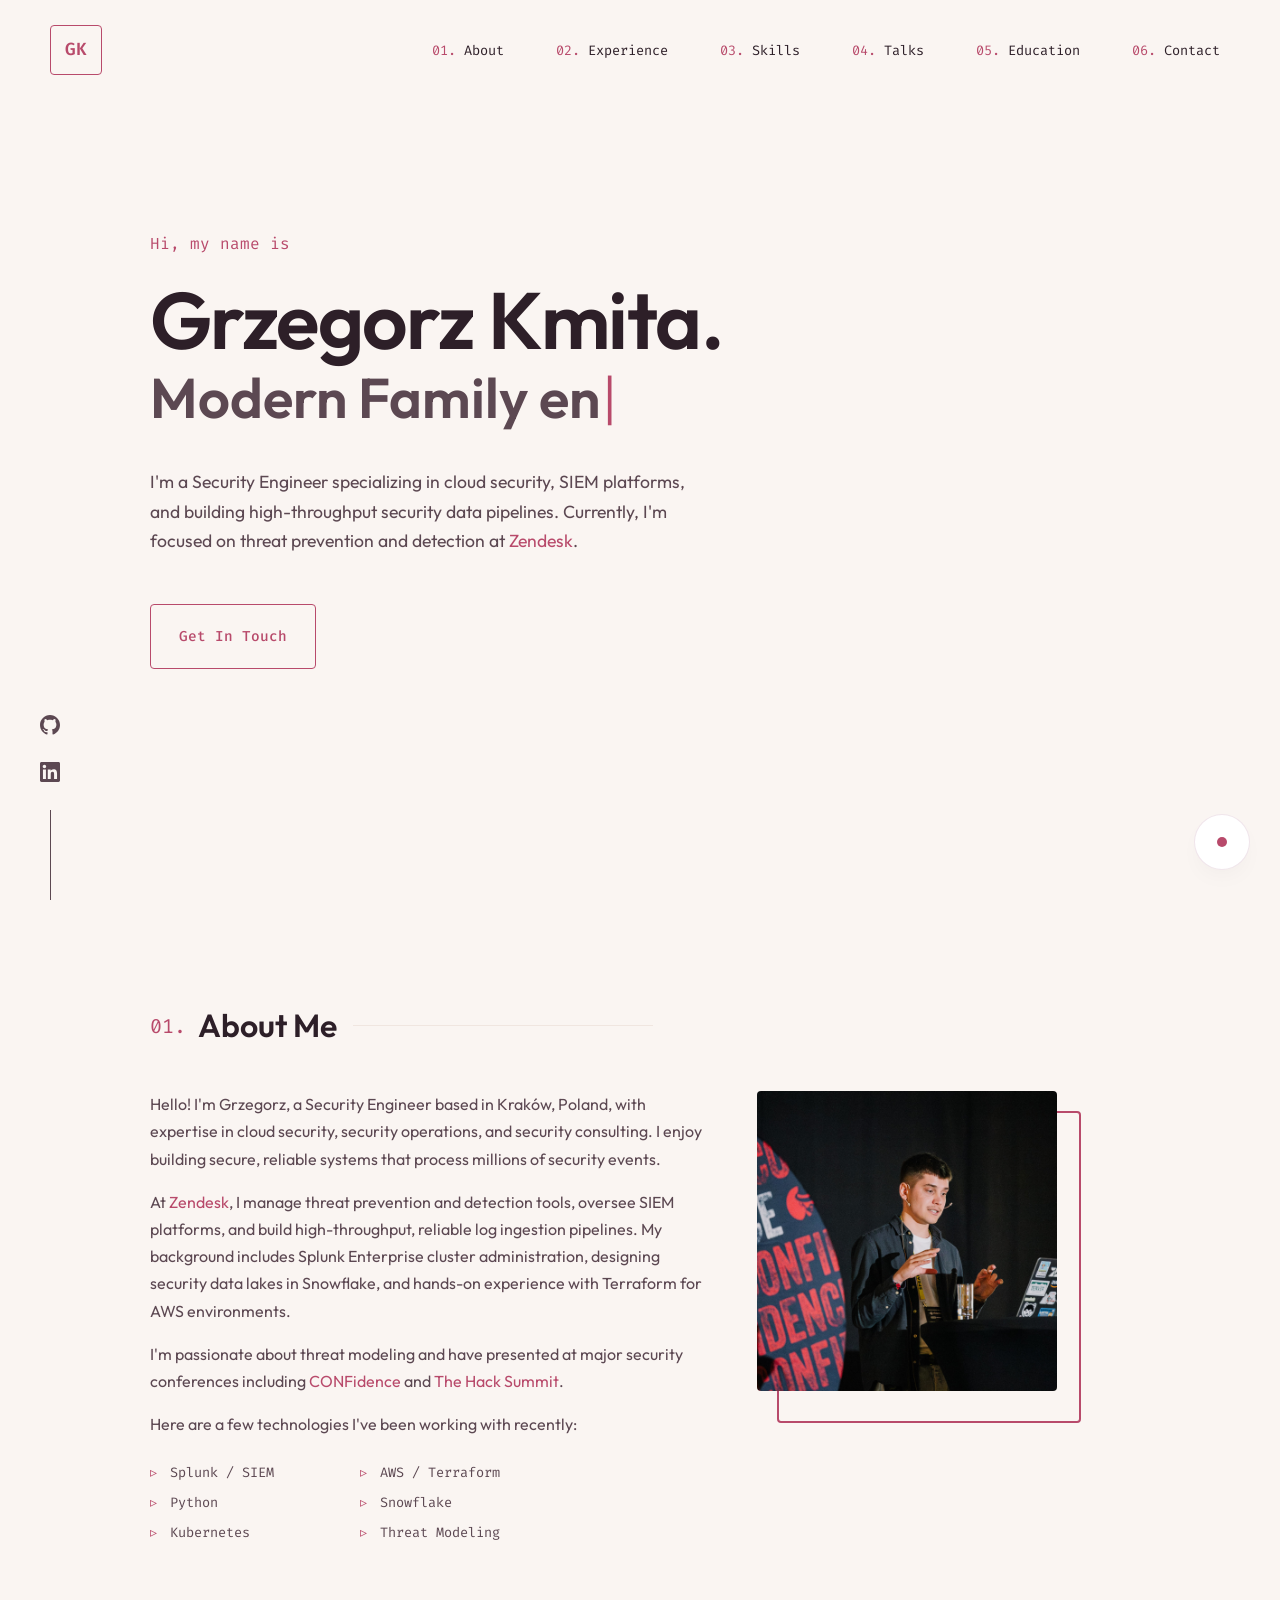
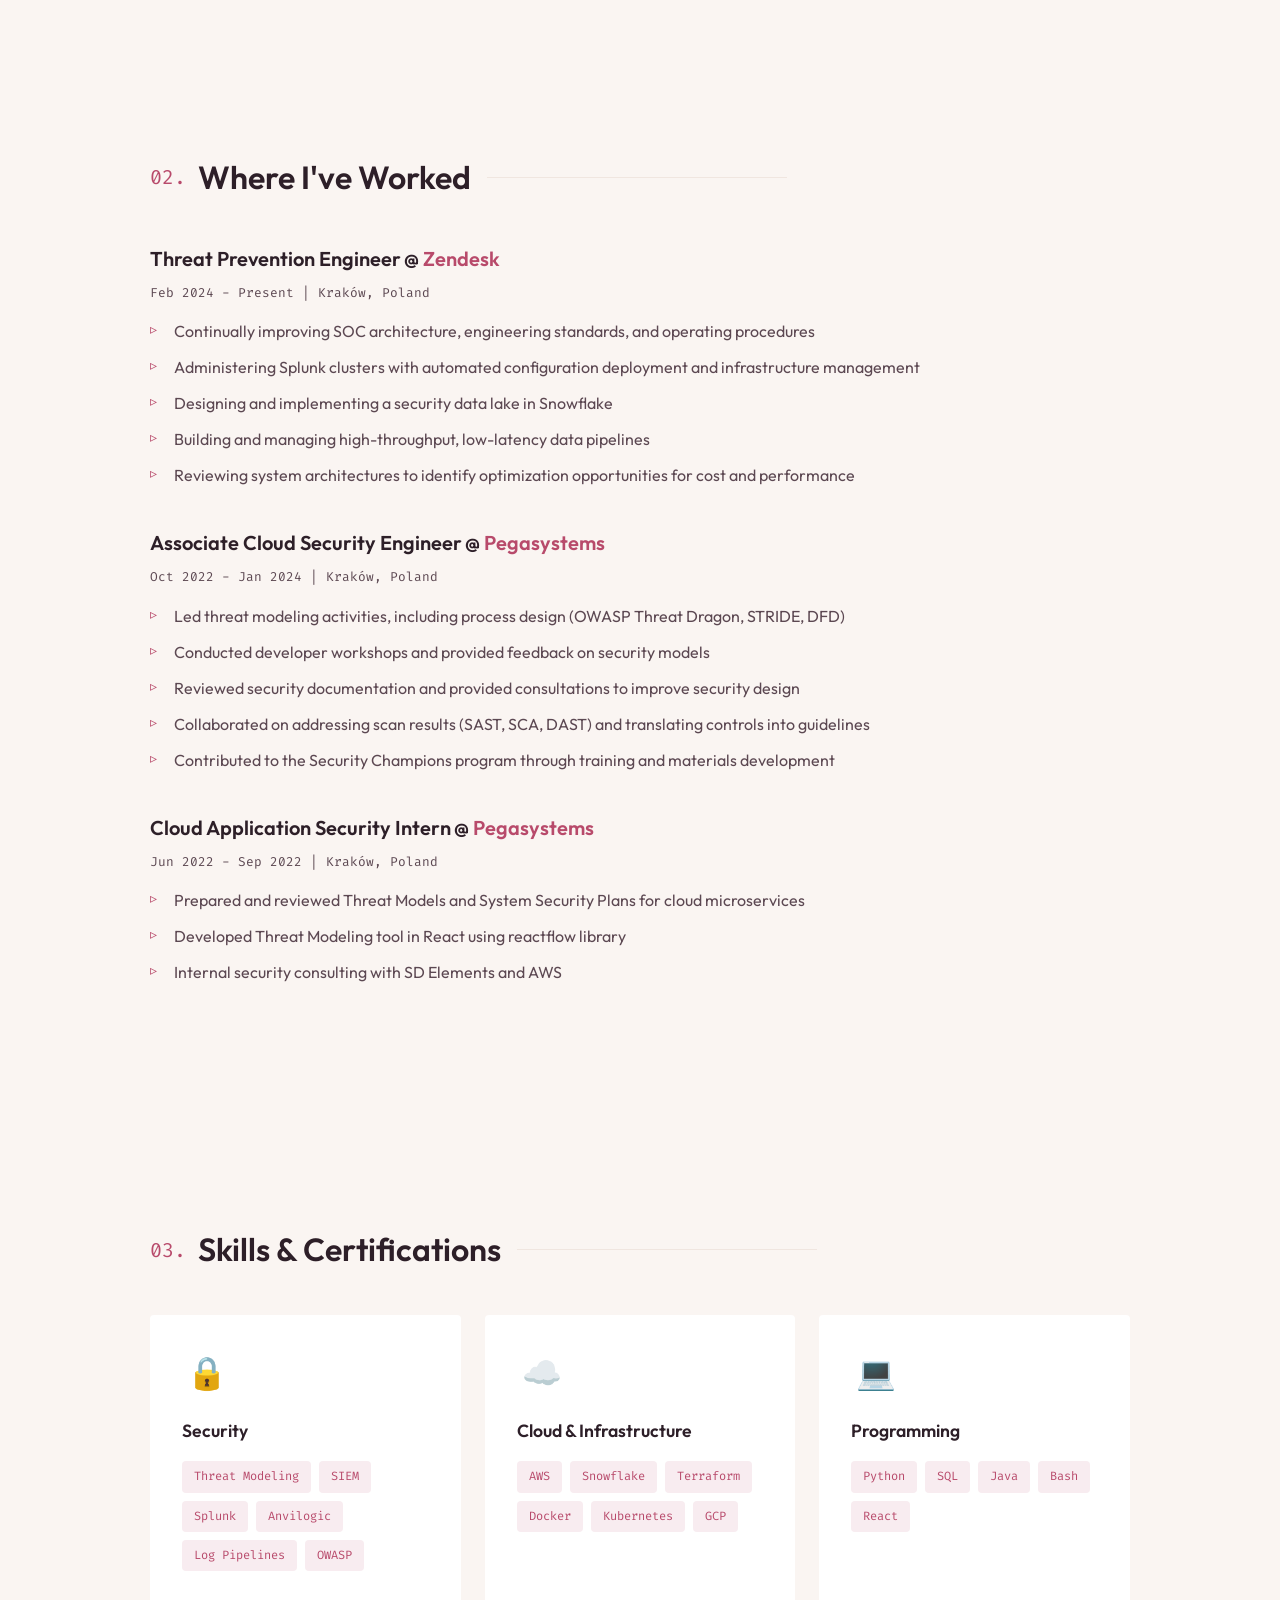
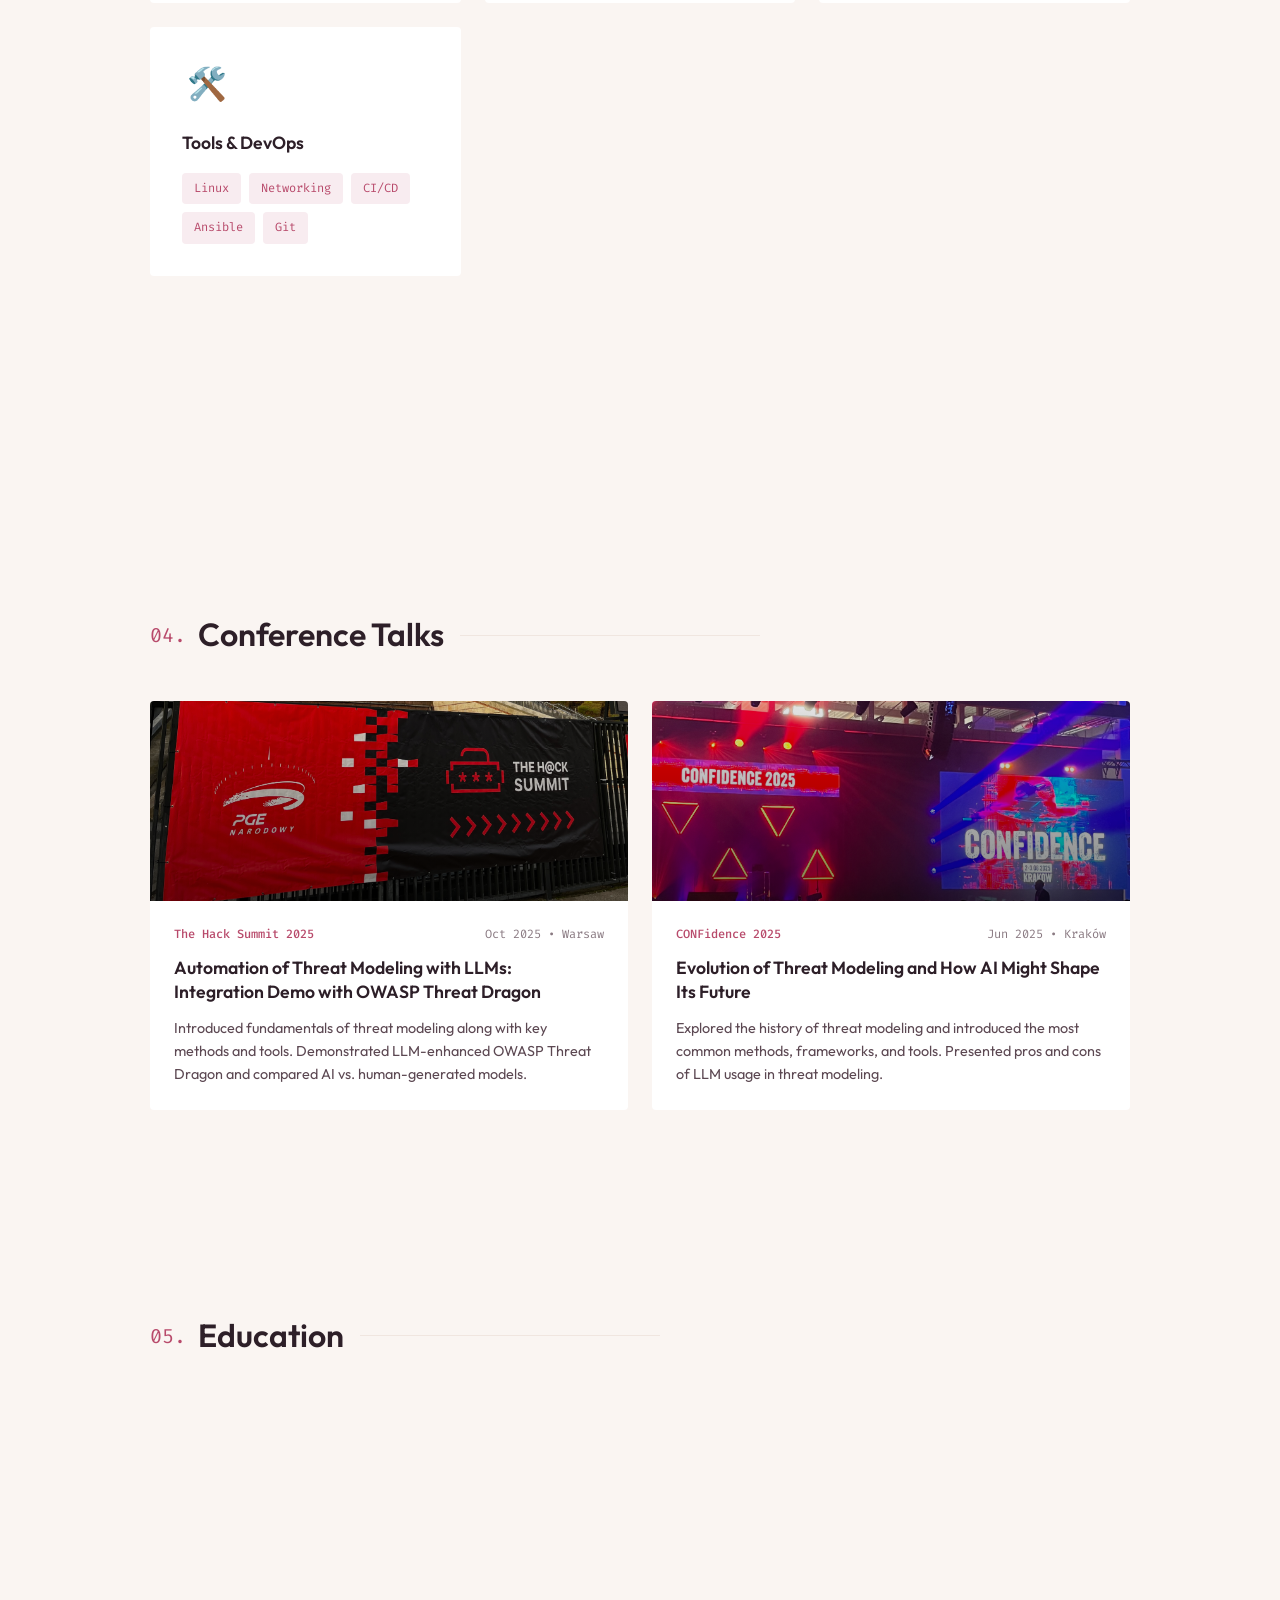
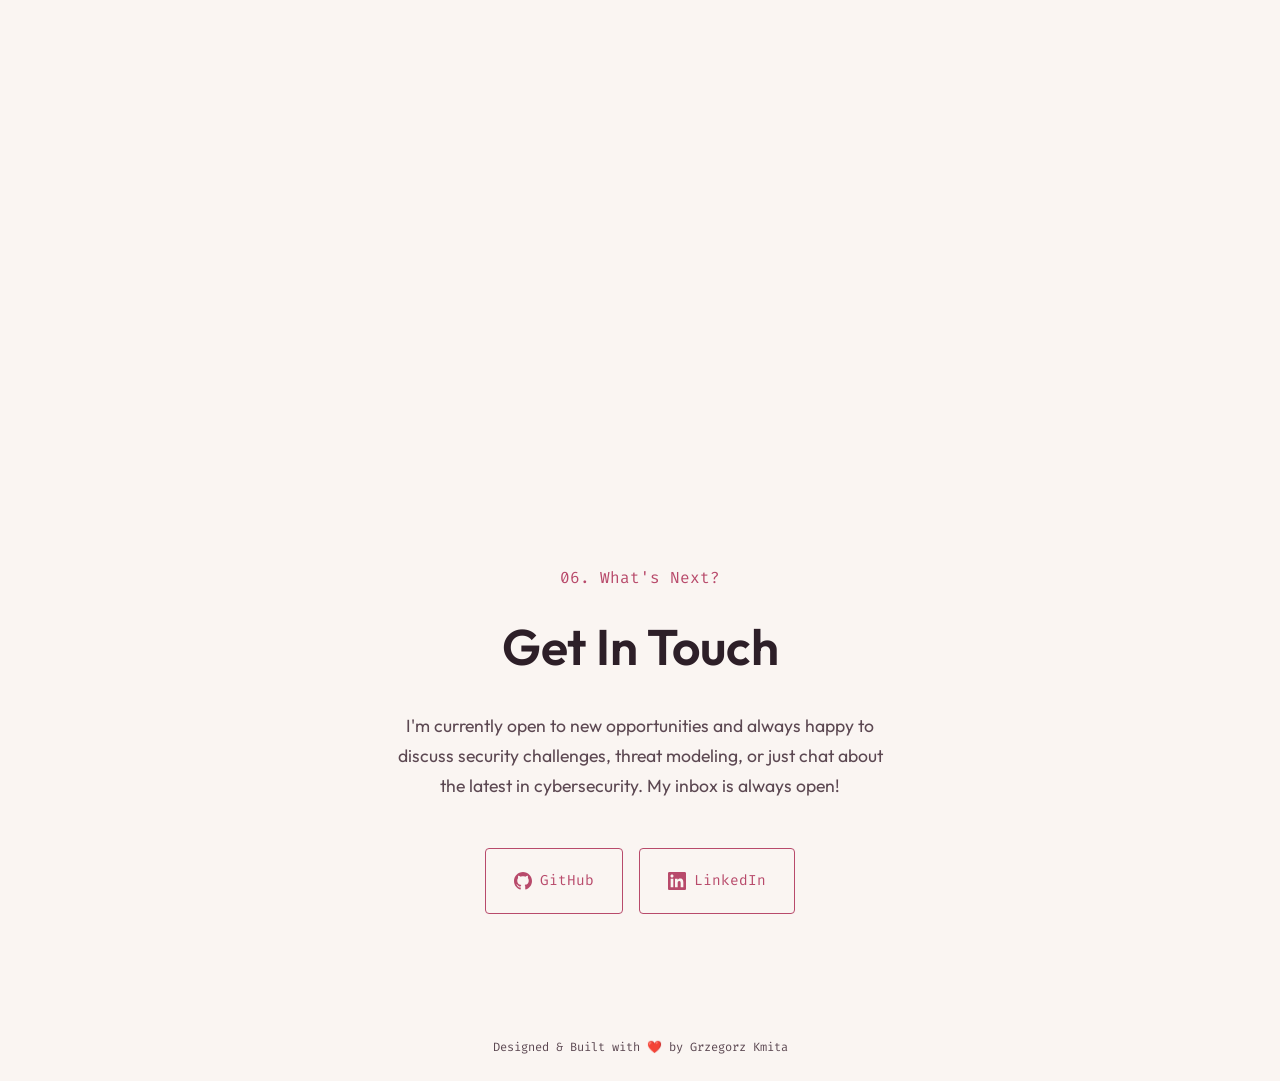
==== commit 817e7d6a: "Minor changes" ====
--- a/index.html
+++ b/index.html
@@ -92,7 +92,7 @@
                     </p>
                     <p>
                         I'm passionate about threat modeling and have presented at major security conferences 
-                        including <a href="#talks">CONFidence</a> and <a href="#talks">The Hack Summit</a>.
+                        including <a href="https://confidence-conference.org/" target="_blank">CONFidence</a> and <a href="https://thehacksummit.com/" target="_blank">The Hack Summit</a>.
                     </p>
                     <p>Here are a few technologies I've been working with recently:</p>
                     <ul class="about-skills">
@@ -106,7 +106,7 @@
                 </div>
                 <div class="about-image">
                     <div class="about-image-container">
-                        <div class="about-image-inner">🛡️</div>
+                        <img src="assets/images/IMG_0552.JPG" alt="Grzegorz Kmita speaking at CONFidence conference" class="about-image-inner">
                     </div>
                 </div>
             </div>
@@ -273,7 +273,7 @@
             
             <div class="talks-grid">
                 <div class="talk-card reveal">
-                    <div class="talk-image">🎤</div>
+                    <div class="talk-image" style="background-image: url('assets/images/IMG_3033.jpg'); background-size: cover; background-position: center;"></div>
                     <div class="talk-content">
                         <div class="talk-meta">
                             <span class="talk-conference">The Hack Summit 2025</span>
@@ -288,7 +288,7 @@
                 </div>
 
                 <div class="talk-card reveal">
-                    <div class="talk-image">🔐</div>
+                    <div class="talk-image" style="background-image: url('assets/images/IMG_0491.jpg'); background-size: cover; background-position: center;"></div>
                     <div class="talk-content">
                         <div class="talk-meta">
                             <span class="talk-conference">CONFidence 2025</span>
@@ -379,7 +379,7 @@
 
     <footer>
         <p>
-            Designed & Built by Grzegorz Kmita
+            Designed & Built with ❤️ by Grzegorz Kmita
         </p>
     </footer>
 
--- a/css/styles.css
+++ b/css/styles.css
@@ -540,7 +540,7 @@
    ======================================== */
 
 #about .section-container {
-    max-width: 900px;
+    max-width: 1000px;
 }
 
 .about-grid {
@@ -562,7 +562,6 @@
     overflow: visible;
     background: none;
     border: none;
-    aspect-ratio: 1;
 }
 
 .about-image-container::before {
@@ -583,31 +582,18 @@
     left: 15px;
 }
 
-.about-image-inner {
+img.about-image-inner {
     width: 100%;
-    height: 100%;
-    background: var(--bg-secondary);
+    height: auto;
+    object-fit: cover;
+    object-position: center top;
     border-radius: 4px;
-    display: flex;
-    align-items: center;
-    justify-content: center;
-    font-size: 5rem;
-    position: relative;
-    overflow: hidden;
-    transition: var(--transition-theme);
-}
-
-.about-image-inner::after {
-    content: '';
-    position: absolute;
-    inset: 0;
-    background: var(--accent-primary);
-    opacity: 0.15;
-    transition: var(--transition);
-}
-
-.about-image-container:hover .about-image-inner::after {
-    opacity: 0;
+    filter: grayscale(0%) contrast(1);
+    transition: var(--transition);
+}
+
+.about-image-container:hover img.about-image-inner {
+    filter: grayscale(0%) contrast(1.05);
 }
 
 .about-image::after {
@@ -730,11 +716,6 @@
     -webkit-text-fill-color: unset;
 }
 
-.experience-company::after {
-    content: ' @ ';
-    color: var(--text-heading);
-}
-
 .experience-company-name {
     color: var(--accent-primary);
 }
@@ -967,8 +948,10 @@
 }
 
 .talk-image {
-    height: 160px;
+    height: 200px;
     background: var(--gradient-accent);
+    background-size: cover;
+    background-position: center;
     display: flex;
     align-items: center;
     justify-content: center;
@@ -978,7 +961,15 @@
 }
 
 .talk-image::before {
-    display: none;
+    content: '';
+    position: absolute;
+    inset: 0;
+    background: linear-gradient(to bottom, rgba(0,0,0,0.1) 0%, rgba(0,0,0,0.5) 100%);
+    transition: var(--transition);
+}
+
+.talk-card:hover .talk-image::before {
+    background: linear-gradient(to bottom, rgba(0,0,0,0) 0%, rgba(0,0,0,0.3) 100%);
 }
 
 .talk-content {
@@ -1279,6 +1270,10 @@
 }
 
 @media (max-width: 900px) {
+    .hero-content {
+        max-width: 100%;
+    }
+    
     .about-grid {
         grid-template-columns: 1fr;
         gap: 2rem;
